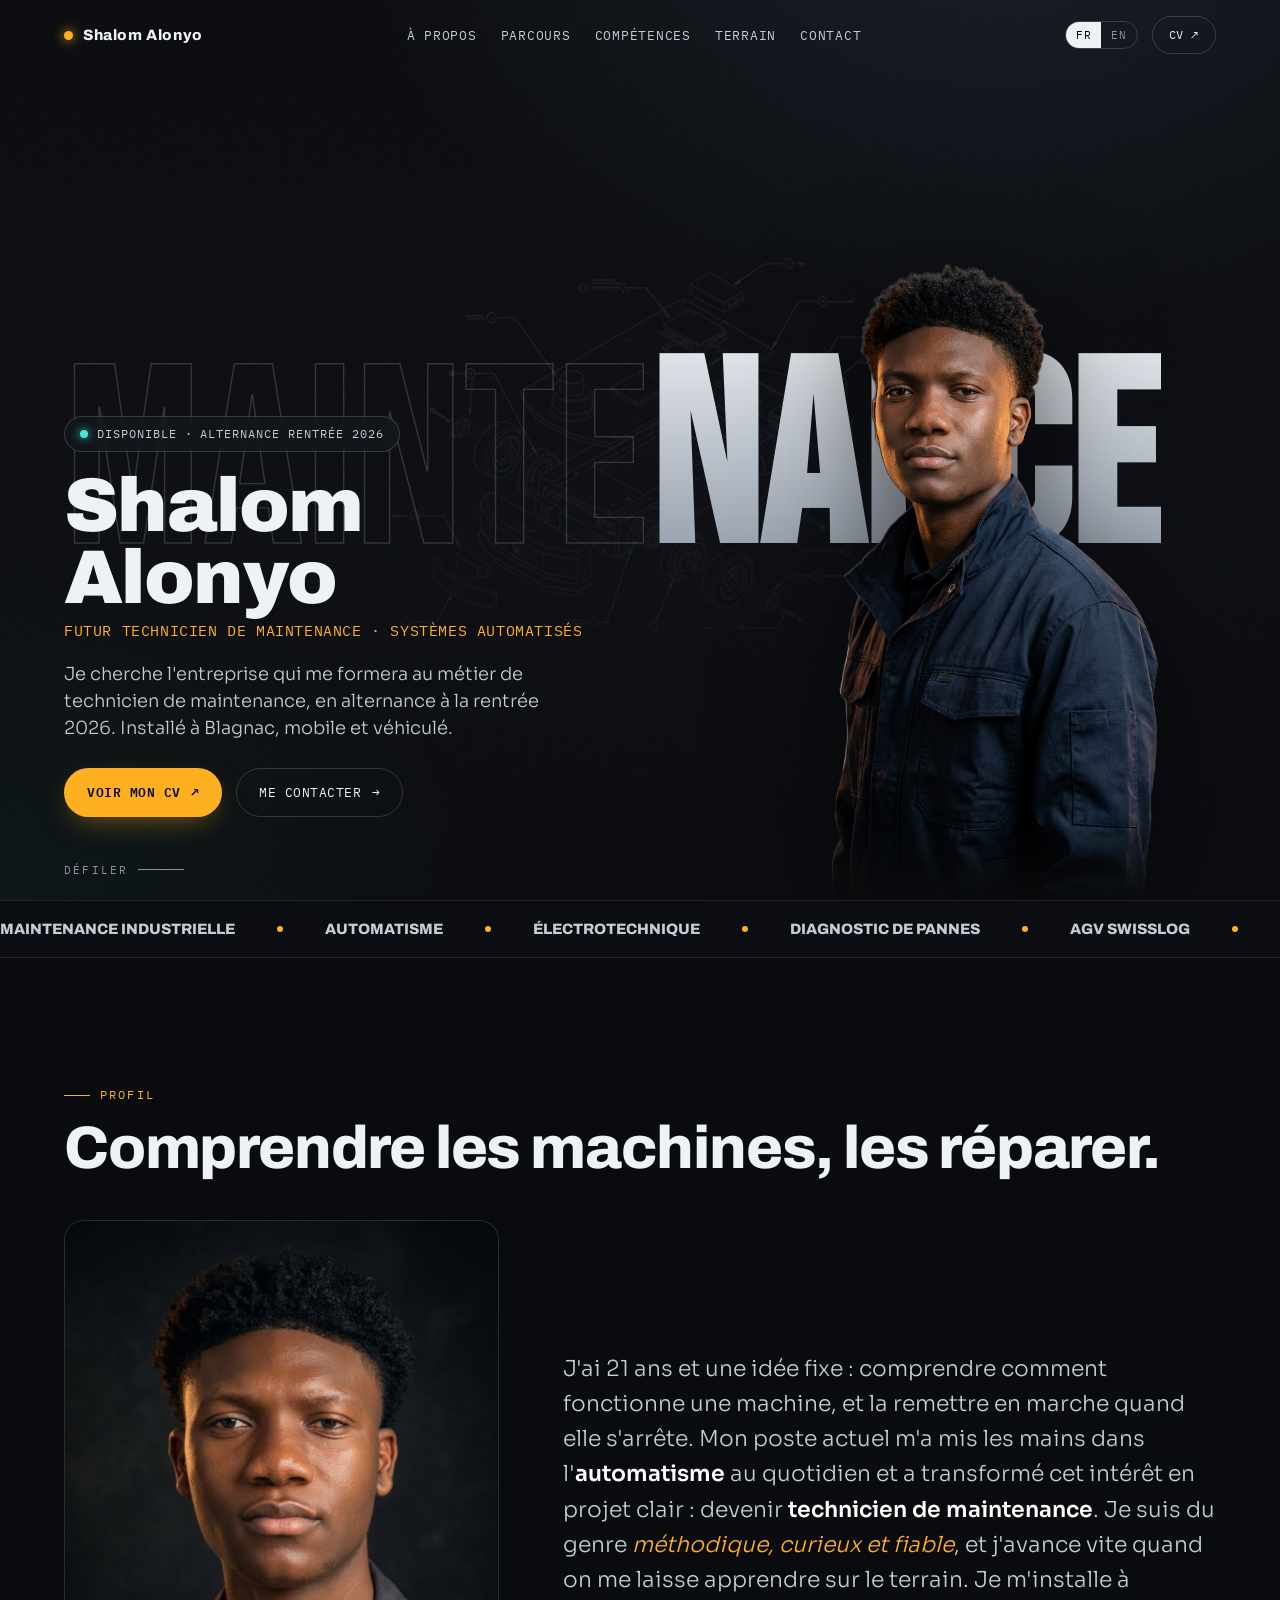
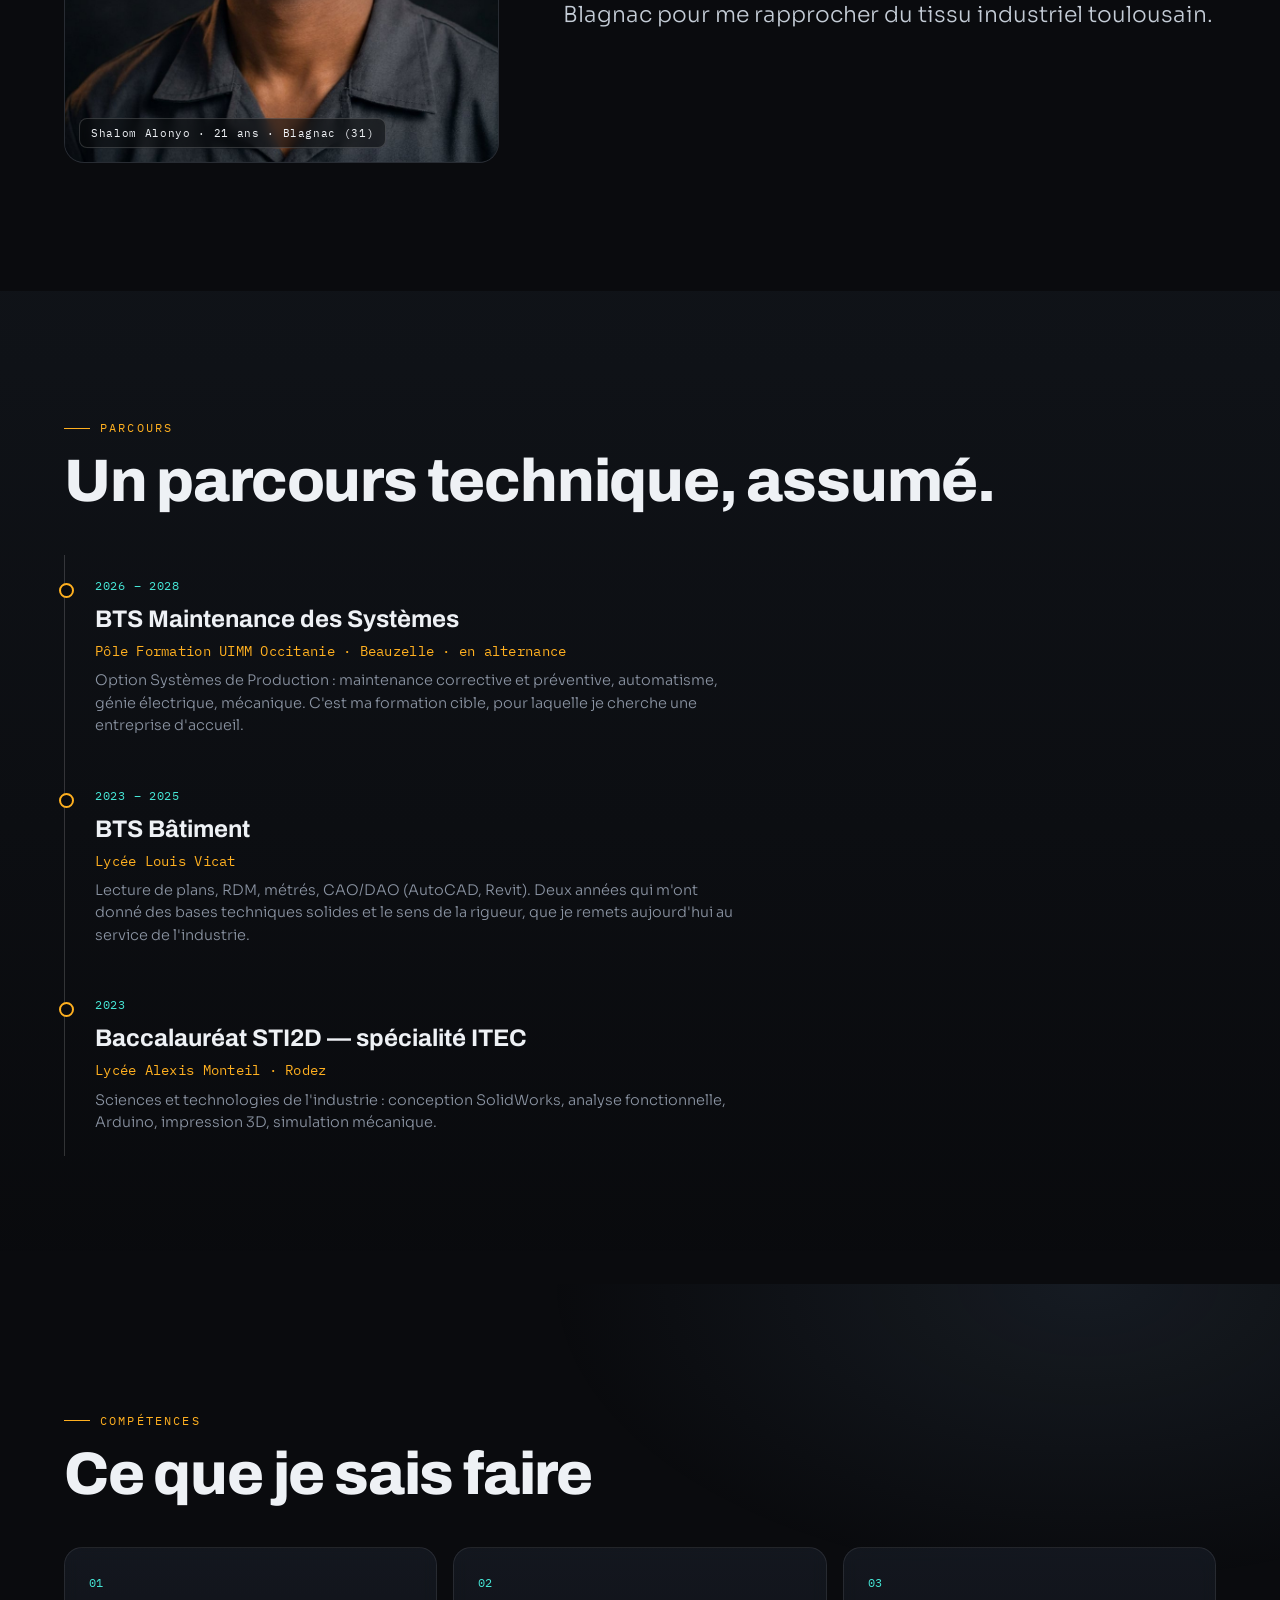
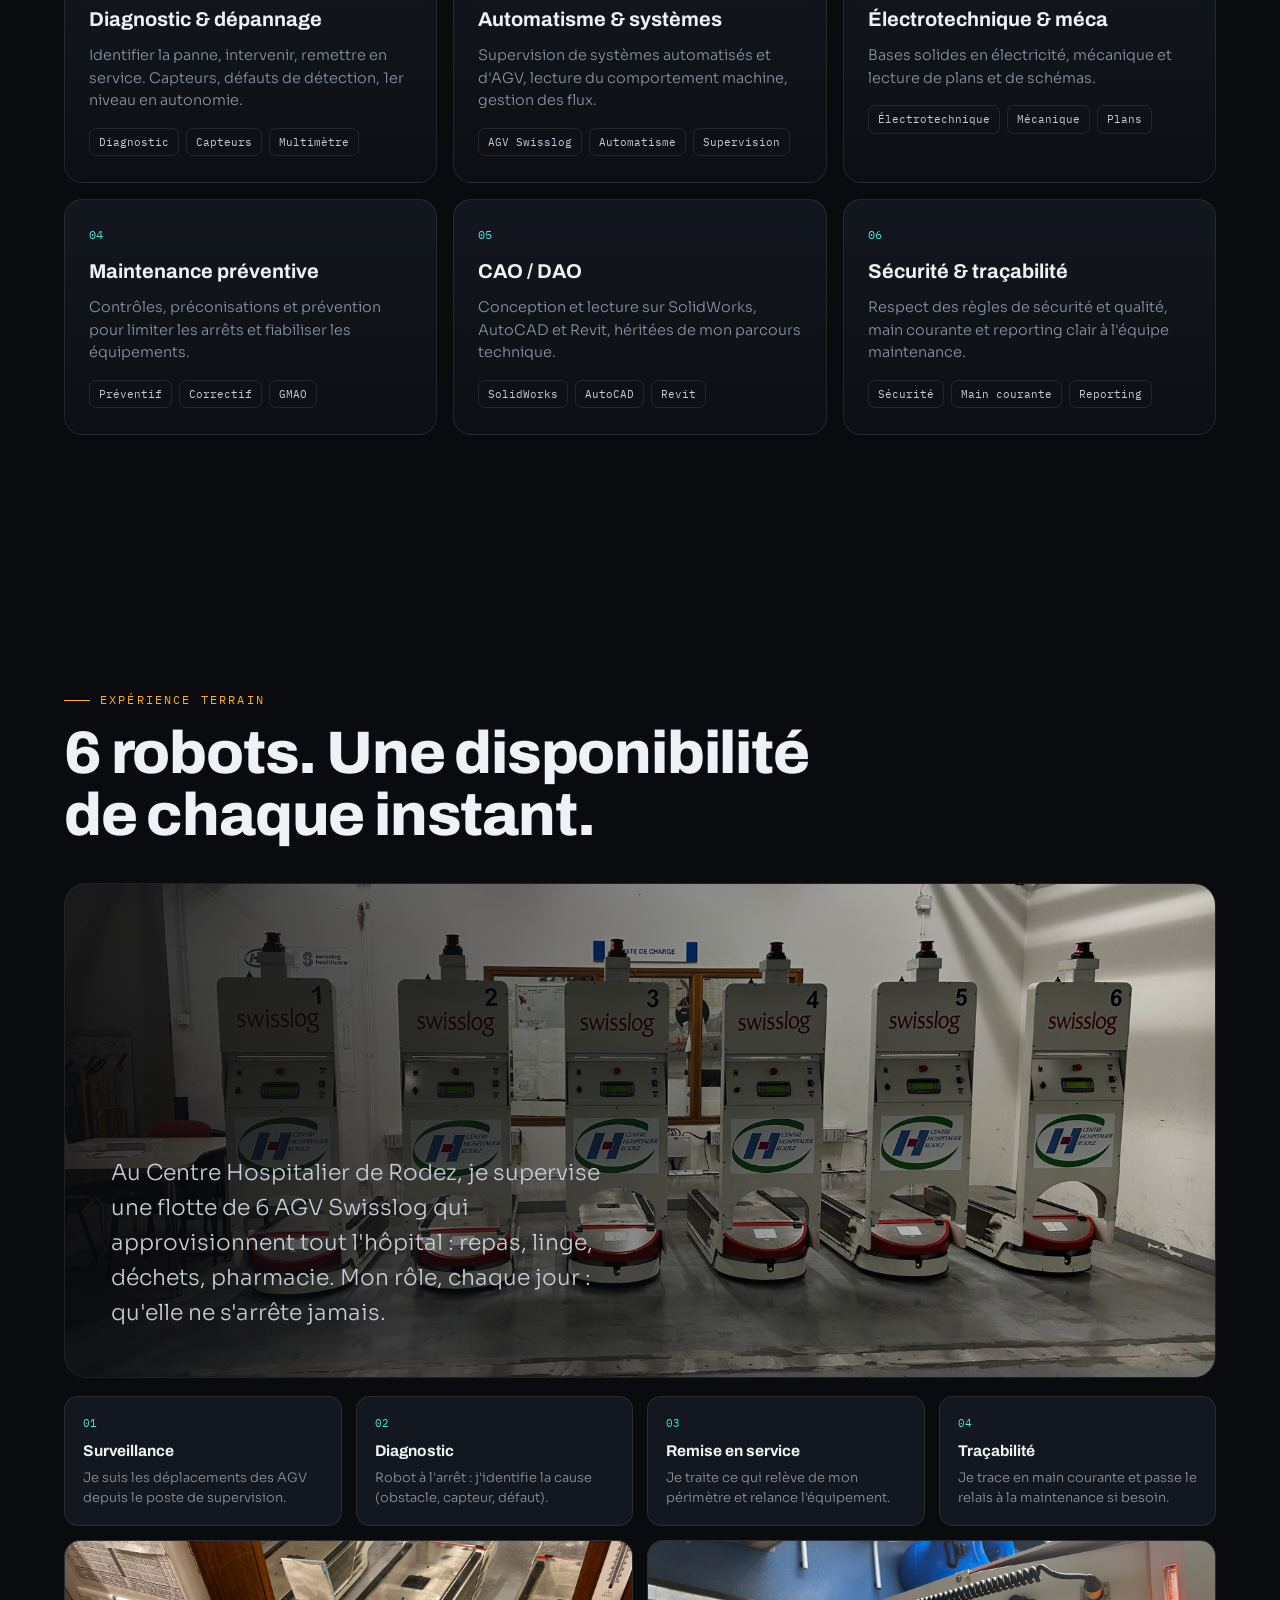
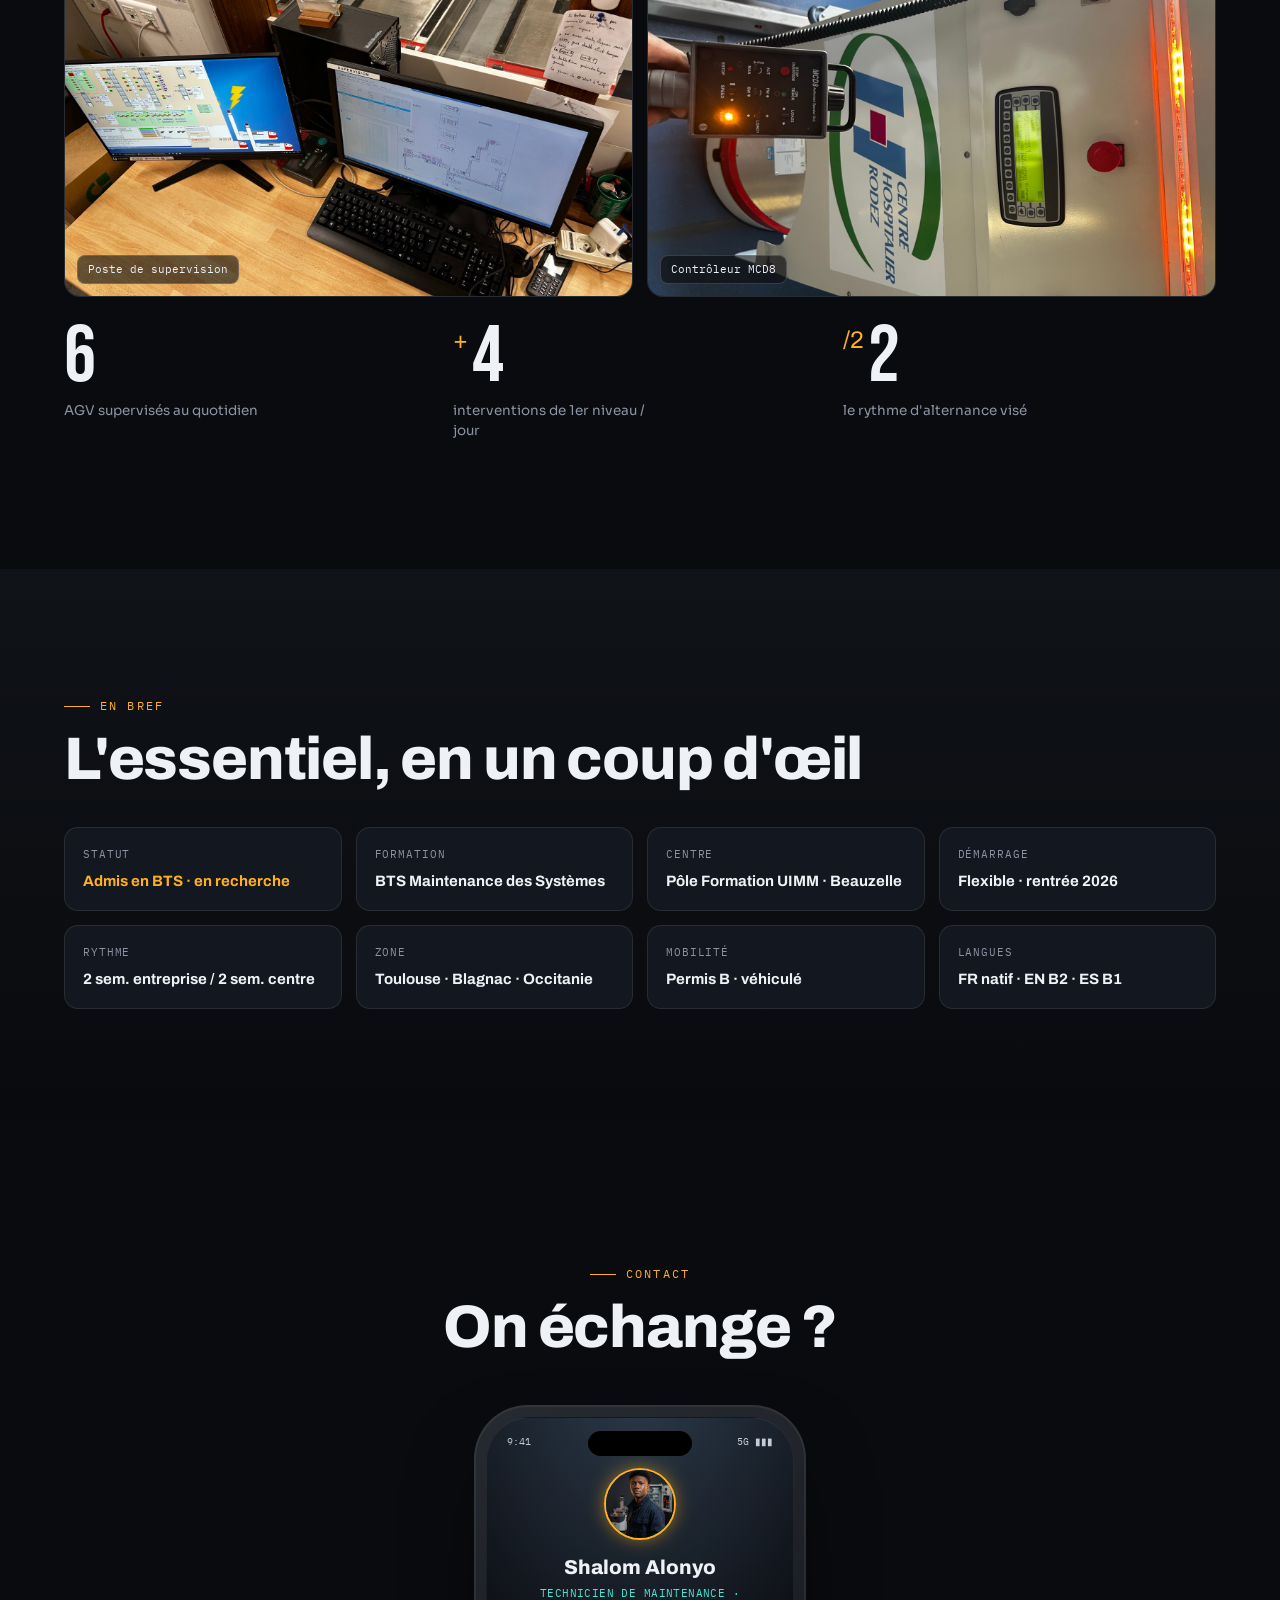
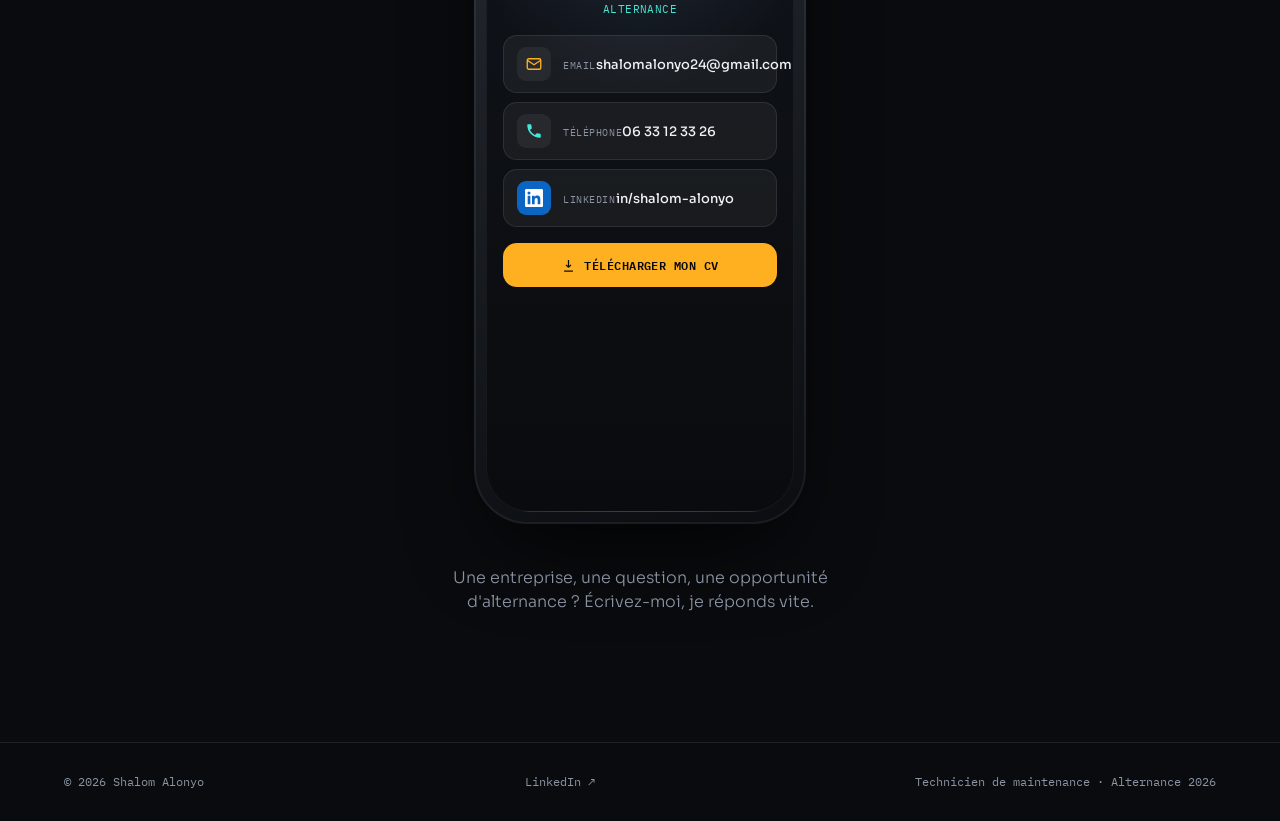
==== index.html @ 3bb3d4ed "Refonte v2: hero objectif, photo apropos, Parcours, visuels AGV reels, contact premium" ====
<!DOCTYPE html>
<html lang="fr">
<head>
<meta charset="UTF-8" />
<meta name="viewport" content="width=device-width, initial-scale=1.0" />
<title>Shalom Alonyo — Technicien de maintenance · Systèmes automatisés</title>
<meta name="description" content="Shalom Alonyo, futur technicien de maintenance industrielle en alternance (BTS Maintenance des Systèmes, rentrée 2026). Diagnostic, automatisme, électrotechnique, supervision d'AGV. Toulouse / Blagnac." />
<link rel="canonical" href="https://shalomalonyo-glitch.github.io/Shalom-Alonyo/" />
<meta property="og:type" content="website" />
<meta property="og:title" content="Shalom Alonyo — Technicien de maintenance" />
<meta property="og:description" content="Portfolio d'un futur technicien de maintenance industrielle en alternance — diagnostic, automatisme, AGV." />
<meta property="og:url" content="https://shalomalonyo-glitch.github.io/Shalom-Alonyo/" />
<meta property="og:image" content="https://shalomalonyo-glitch.github.io/Shalom-Alonyo/assets/og-card.jpg" />
<script type="application/ld+json">
{"@context":"https://schema.org","@type":"Person","name":"Shalom Alonyo","jobTitle":"Technicien de maintenance en alternance","email":"mailto:shalomalonyo24@gmail.com","telephone":"+33633123326","url":"https://shalomalonyo-glitch.github.io/Shalom-Alonyo/","sameAs":["https://www.linkedin.com/in/shalom-alonyo/"],"address":{"@type":"PostalAddress","addressLocality":"Blagnac","postalCode":"31700","addressCountry":"FR"},"alumniOf":"Pôle Formation UIMM Occitanie","knowsAbout":["Maintenance industrielle","Automatisme","Électrotechnique","Diagnostic de pannes","AGV Swisslog","GMAO"]}
</script>
<link rel="preconnect" href="https://fonts.googleapis.com" />
<link rel="preconnect" href="https://fonts.gstatic.com" crossorigin />
<link href="https://fonts.googleapis.com/css2?family=Archivo:wght@500;600;700;800;900&family=Bebas+Neue&family=IBM+Plex+Mono:wght@400;500;600&family=Sora:wght@300;400;500;600;700;800&display=swap" rel="stylesheet" />
<style>
:root{
  --bg:#0a0b0e; --bg2:#0e1117; --panel:#13171f; --panel2:#171c26;
  --line:rgba(255,255,255,.09); --line2:rgba(255,255,255,.16);
  --ink:#eef1f5; --ink2:#c4ccd6; --mut:#8b94a3;
  --amber:#ffb020; --cyan:#46e6d6; --steel:#6f93b8; --red:#ff5b40;
  --disp:'Bebas Neue',sans-serif; --head:'Archivo',sans-serif; --sans:'Sora',system-ui,sans-serif; --mono:'IBM Plex Mono',monospace;
  --gut:clamp(20px,5vw,96px); --ease:cubic-bezier(.2,.7,.2,1);
}
*{margin:0;padding:0;box-sizing:border-box}
html{scroll-behavior:smooth;-webkit-text-size-adjust:100%}
body{background:var(--bg);color:var(--ink);font-family:var(--sans);line-height:1.5;overflow-x:clip;-webkit-font-smoothing:antialiased}
a{color:inherit;text-decoration:none}
img{display:block;max-width:100%}
::selection{background:var(--amber);color:#000}
#prog{position:fixed;top:0;left:0;height:2px;width:0;background:linear-gradient(90deg,var(--amber),var(--cyan));z-index:200}
body::before{content:"";position:fixed;inset:0;z-index:-2;background:
  radial-gradient(1100px 700px at 78% -10%, rgba(111,147,184,.16), transparent 60%),
  radial-gradient(900px 600px at 0% 100%, rgba(70,230,214,.05), transparent 55%),
  linear-gradient(180deg,#0a0b0e,#0c0e13 60%,#0a0b0e);}
body::after{content:"";position:fixed;inset:0;z-index:-1;opacity:.045;pointer-events:none;
  background-image:url("data:image/svg+xml,%3Csvg xmlns='http://www.w3.org/2000/svg' width='120' height='120'%3E%3Cfilter id='n'%3E%3CfeTurbulence type='fractalNoise' baseFrequency='.9' numOctaves='2'/%3E%3C/filter%3E%3Crect width='100%25' height='100%25' filter='url(%23n)'/%3E%3C/svg%3E");}
nav{position:fixed;top:0;left:0;right:0;z-index:120;transition:background .3s,border-color .3s}
nav.scrolled{background:rgba(10,11,14,.72);backdrop-filter:blur(14px);border-bottom:1px solid var(--line)}
nav .wrap{max-width:1400px;margin:0 auto;padding:16px var(--gut);display:flex;align-items:center;justify-content:space-between;gap:20px}
.brand{display:flex;align-items:center;gap:10px;font-family:var(--head);font-weight:800;letter-spacing:.04em;font-size:15px}
.brand i{width:9px;height:9px;border-radius:50%;background:var(--amber);box-shadow:0 0 12px var(--amber);display:inline-block}
.navlinks{display:flex;gap:24px;align-items:center}
.navlinks a{font-family:var(--mono);font-size:12.5px;letter-spacing:.06em;color:var(--ink2);text-transform:uppercase;transition:color .2s}
.navlinks a:hover{color:var(--amber)}
.navtools{display:flex;align-items:center;gap:14px}
.lang{display:flex;border:1px solid var(--line2);border-radius:999px;overflow:hidden}
.lang button{font-family:var(--mono);font-size:11px;letter-spacing:.05em;padding:6px 10px;background:transparent;color:var(--mut);border:0;cursor:pointer;transition:.2s}
.lang button.on{background:var(--ink);color:#000}
.navcv{font-family:var(--mono);font-size:12px;letter-spacing:.05em;padding:9px 16px;border:1px solid var(--line2);border-radius:999px;text-transform:uppercase;transition:.2s}
.navcv:hover{background:var(--amber);color:#000;border-color:var(--amber)}
.burger{display:none;width:42px;height:38px;border:1px solid var(--line2);border-radius:10px;background:transparent;cursor:pointer;position:relative}
.burger i,.burger:before,.burger:after{content:"";position:absolute;left:10px;right:10px;height:2px;background:var(--ink);transition:.3s}
.burger:before{top:13px}.burger i{top:18px}.burger:after{top:23px}
nav.open .burger:before{transform:translateY(5px) rotate(45deg)}
nav.open .burger i{opacity:0}
nav.open .burger:after{transform:translateY(-5px) rotate(-45deg)}
.btn{display:inline-flex;align-items:center;gap:10px;font-family:var(--mono);font-size:13px;letter-spacing:.04em;text-transform:uppercase;padding:14px 22px;border-radius:999px;transition:.25s var(--ease);cursor:pointer;border:1px solid transparent}
.btn .ar{transition:transform .25s}.btn:hover .ar{transform:translateX(4px)}
.btn-a{background:var(--amber);color:#0a0b0e;font-weight:600;box-shadow:0 10px 30px -10px rgba(255,176,32,.5)}
.btn-a:hover{transform:translateY(-2px)}
.btn-o{border-color:var(--line2);color:var(--ink)}.btn-o:hover{border-color:var(--cyan);color:var(--cyan)}
.sec-k{font-family:var(--mono);font-size:12px;letter-spacing:.18em;text-transform:uppercase;color:var(--amber);display:flex;align-items:center;gap:10px}
.sec-k::before{content:"";width:26px;height:1px;background:var(--amber)}
.h2{font-family:var(--head);font-weight:800;font-size:clamp(30px,5vw,60px);line-height:1.03;letter-spacing:-.02em;margin-top:14px}
.blk{padding:clamp(64px,10vw,140px) var(--gut);max-width:1400px;margin:0 auto;position:relative}
.reveal{opacity:0;transform:translateY(26px);transition:opacity .8s var(--ease),transform .8s var(--ease)}
.reveal.in{opacity:1;transform:none}
.lead{font-size:clamp(17px,2vw,22px);line-height:1.6;color:var(--ink2);font-weight:300}
.lead b{font-weight:600;color:#fff}.lead em{font-style:italic;color:var(--amber)}
/* HERO */
.hero{position:relative;min-height:100svh;display:flex;align-items:flex-end;overflow:hidden;padding:0 var(--gut) clamp(40px,6vw,80px)}
.hero-bg{position:absolute;inset:0;z-index:0;background:url('assets/blueprint-agv.jpg') center/cover no-repeat;opacity:.22;mix-blend-mode:luminosity}
.hero-bg::after{content:"";position:absolute;inset:0;background:linear-gradient(180deg,rgba(10,11,14,.65),rgba(10,11,14,.2) 40%,rgba(10,11,14,.95))}
.hero-grid{position:relative;z-index:2;max-width:1400px;margin:0 auto;width:100%;display:grid;grid-template-columns:1.15fr .85fr;align-items:end;gap:10px}
.hero-word{position:absolute;left:var(--gut);right:var(--gut);bottom:clamp(150px,26vw,330px);z-index:1;font-family:var(--disp);line-height:.8;font-size:clamp(74px,20vw,310px);color:transparent;-webkit-text-stroke:1.4px rgba(255,255,255,.16);pointer-events:none;white-space:nowrap}
.hero-word b{-webkit-text-stroke:0;background:linear-gradient(180deg,#eef1f5,#7f8a99);-webkit-background-clip:text;background-clip:text;-webkit-text-fill-color:transparent}
.hero-photo{position:absolute;right:clamp(0px,4vw,90px);bottom:0;z-index:2;height:clamp(380px,76vh,860px);filter:drop-shadow(0 30px 60px rgba(0,0,0,.6))}
.hero-photo img{height:100%;width:auto;object-fit:contain;-webkit-mask-image:linear-gradient(180deg,#000 88%,transparent);mask-image:linear-gradient(180deg,#000 88%,transparent)}
.hero-left{position:relative;z-index:3;max-width:580px;padding-bottom:6px}
.hpill{display:inline-flex;align-items:center;gap:9px;font-family:var(--mono);font-size:12px;letter-spacing:.08em;text-transform:uppercase;color:var(--ink2);border:1px solid var(--line2);border-radius:999px;padding:8px 15px;background:rgba(20,24,31,.5);backdrop-filter:blur(6px)}
.hpill .dot{width:8px;height:8px;border-radius:50%;background:var(--cyan);box-shadow:0 0 10px var(--cyan);animation:pulse 2s infinite}
@keyframes pulse{0%,100%{opacity:1}50%{opacity:.35}}
.hero-name{font-family:var(--head);font-weight:900;font-size:clamp(34px,6vw,76px);line-height:.95;letter-spacing:-.02em;margin:18px 0 6px}
.hero-role{font-family:var(--mono);font-size:clamp(12px,1.3vw,15px);letter-spacing:.04em;color:var(--amber);text-transform:uppercase}
.hero-sub{color:var(--ink2);font-size:clamp(15px,1.5vw,18px);max-width:480px;margin:18px 0 26px;font-weight:300}
.hero-cta{display:flex;gap:14px;flex-wrap:wrap}
.scrollcue{position:absolute;left:var(--gut);bottom:22px;z-index:3;font-family:var(--mono);font-size:11px;letter-spacing:.2em;text-transform:uppercase;color:var(--mut);display:flex;align-items:center;gap:10px}
.scrollcue .ln{width:46px;height:1px;background:var(--mut);position:relative;overflow:hidden}
.scrollcue .ln::after{content:"";position:absolute;inset:0;background:var(--amber);transform:translateX(-100%);animation:slide 2.4s infinite}
@keyframes slide{50%{transform:translateX(0)}100%{transform:translateX(100%)}}
.marquee{border-top:1px solid var(--line);border-bottom:1px solid var(--line);background:rgba(14,17,23,.5);overflow:hidden;white-space:nowrap;padding:16px 0}
.marquee .track{display:inline-flex;gap:42px;animation:mq 30s linear infinite;will-change:transform}
.marquee span{font-family:var(--head);font-weight:800;font-size:15px;color:var(--ink2);text-transform:uppercase;display:inline-flex;align-items:center;gap:42px}
.marquee span::after{content:"";width:6px;height:6px;border-radius:50%;background:var(--amber)}
@keyframes mq{to{transform:translateX(-50%)}}
/* ABOUT */
.about-grid{display:grid;grid-template-columns:.8fr 1.2fr;gap:clamp(28px,5vw,72px);align-items:center;margin-top:40px}
.about-photo{position:relative;border-radius:20px;overflow:hidden;border:1px solid var(--line);background:var(--panel)}
.about-photo img{width:100%;height:100%;object-fit:cover;aspect-ratio:4/5}
.about-photo .cap{position:absolute;left:14px;bottom:14px;font-family:var(--mono);font-size:11px;letter-spacing:.06em;color:var(--ink);background:rgba(10,11,14,.55);backdrop-filter:blur(6px);border:1px solid var(--line2);padding:6px 11px;border-radius:8px}
/* PARCOURS */
.parcours{background:linear-gradient(180deg,rgba(111,147,184,.06),transparent)}
.timeline{margin-top:42px;border-left:1px solid var(--line2);display:flex;flex-direction:column;gap:6px}
.tl{position:relative;padding:22px 0 22px 30px}
.tl::before{content:"";position:absolute;left:-6px;top:28px;width:11px;height:11px;border-radius:50%;background:var(--bg);border:2px solid var(--amber)}
.tl .yr{font-family:var(--mono);font-size:12px;letter-spacing:.06em;color:var(--cyan)}
.tl h3{font-family:var(--head);font-weight:700;font-size:clamp(18px,2.2vw,24px);margin:6px 0 4px}
.tl .where{font-size:13.5px;color:var(--amber);font-family:var(--mono);letter-spacing:.02em}
.tl p{color:var(--mut);font-size:14.5px;font-weight:300;margin-top:8px;max-width:640px;line-height:1.55}
/* COMPÉTENCES */
.comp{position:relative;background:radial-gradient(900px 500px at 85% 0%,rgba(111,147,184,.12),transparent 60%)}
.cgrid{display:grid;grid-template-columns:repeat(3,1fr);gap:16px;margin-top:42px}
.ccard{border:1px solid var(--line);border-radius:18px;padding:26px 24px;background:linear-gradient(180deg,rgba(23,28,38,.7),rgba(15,17,23,.7));backdrop-filter:blur(8px);transition:.3s var(--ease)}
.ccard:hover{transform:translateY(-5px);border-color:var(--line2);box-shadow:0 20px 50px -25px rgba(0,0,0,.8)}
.ccard .no{font-family:var(--mono);font-size:12px;color:var(--cyan)}
.ccard h3{font-family:var(--head);font-weight:700;font-size:20px;margin:12px 0 10px}
.ccard p{color:var(--mut);font-size:14.5px;font-weight:300;line-height:1.55}
.chips{display:flex;flex-wrap:wrap;gap:7px;margin-top:16px}
.chip{font-family:var(--mono);font-size:11px;color:var(--ink2);border:1px solid var(--line);border-radius:7px;padding:5px 9px}
/* TERRAIN */
.terrain-hero{margin-top:36px;border-radius:22px;overflow:hidden;border:1px solid var(--line);position:relative}
.terrain-hero img{width:100%;display:block;aspect-ratio:21/9;object-fit:cover}
.terrain-hero .ov{position:absolute;inset:0;background:linear-gradient(90deg,rgba(10,11,14,.85),rgba(10,11,14,.1));display:flex;align-items:flex-end;padding:clamp(22px,4vw,46px)}
.terrain-hero .ov p{max-width:520px}
.steps{display:grid;grid-template-columns:repeat(4,1fr);gap:14px;margin-top:18px}
.step{border:1px solid var(--line);border-radius:14px;padding:18px;background:var(--panel)}
.step .n{font-family:var(--mono);font-size:11px;color:var(--cyan)}
.step h4{font-family:var(--head);font-weight:700;font-size:15.5px;margin:8px 0 6px}
.step p{color:var(--mut);font-size:13px;font-weight:300;line-height:1.5}
.t-duo{display:grid;grid-template-columns:1fr 1fr;gap:14px;margin-top:14px}
.t-duo figure{border:1px solid var(--line);border-radius:16px;overflow:hidden;position:relative;background:var(--panel)}
.t-duo img{width:100%;height:100%;object-fit:cover;aspect-ratio:16/10}
.t-duo figcaption{position:absolute;left:12px;bottom:12px;font-family:var(--mono);font-size:11px;color:var(--ink);background:rgba(10,11,14,.6);border:1px solid var(--line2);padding:5px 10px;border-radius:8px}
.stats{display:grid;grid-template-columns:repeat(3,1fr);gap:16px;margin-top:24px}
.stat .n{font-family:var(--disp);font-size:clamp(44px,7vw,80px);line-height:.9;color:var(--ink);display:flex;align-items:flex-start;gap:4px}
.stat .n .u{font-family:var(--head);font-size:.3em;color:var(--amber);margin-top:.4em}
.stat .l{color:var(--mut);font-size:13.5px;margin-top:8px;max-width:200px}
/* EN BREF */
.brief{background:linear-gradient(180deg,rgba(111,147,184,.06),transparent)}
.bgrid{display:grid;grid-template-columns:repeat(4,1fr);gap:14px;margin-top:36px}
.bcard{border:1px solid var(--line);border-radius:14px;padding:18px;background:var(--panel)}
.bcard .k{font-family:var(--mono);font-size:11px;letter-spacing:.08em;color:var(--mut);text-transform:uppercase}
.bcard .v{font-family:var(--head);font-weight:700;font-size:15px;margin-top:7px}
.bcard .v.a{color:var(--amber)}
/* CONTACT */
.contact{text-align:center}
.phone-wrap{display:flex;justify-content:center;margin-top:46px}
.phone{width:332px;max-width:88vw;aspect-ratio:9/19.5;border-radius:54px;background:linear-gradient(160deg,#262a31,#0b0d11);padding:12px;box-shadow:0 40px 90px -30px rgba(0,0,0,.9),inset 0 0 0 2px rgba(255,255,255,.06)}
.phone .screen{position:relative;width:100%;height:100%;border-radius:44px;overflow:hidden;background:
  radial-gradient(130% 90% at 50% -10%,rgba(111,147,184,.32),transparent 55%),linear-gradient(180deg,#10141b,#0a0b0e);
  border:1px solid rgba(255,255,255,.05);display:flex;flex-direction:column;padding:50px 16px 20px}
.notch{position:absolute;top:13px;left:50%;transform:translateX(-50%);width:104px;height:25px;background:#000;border-radius:14px;z-index:3}
.statusbar{position:absolute;top:16px;left:20px;right:20px;display:flex;justify-content:space-between;font-family:var(--mono);font-size:10px;color:var(--ink2);z-index:2}
.screen.off .ui{opacity:0;transform:translateY(12px)}
.screen .ui{transition:opacity .6s ease,transform .6s var(--ease)}
.c-ava{width:72px;height:72px;border-radius:50%;margin:0 auto;overflow:hidden;border:2px solid var(--amber);box-shadow:0 0 22px -6px var(--amber)}
.c-ava img{width:100%;height:100%;object-fit:cover}
.c-name{font-family:var(--head);font-weight:800;font-size:20px;margin-top:12px}
.c-role{font-family:var(--mono);font-size:10.5px;letter-spacing:.04em;color:var(--cyan);text-transform:uppercase;margin-top:4px}
.c-list{display:flex;flex-direction:column;gap:9px;margin-top:18px;text-align:left}
.c-row{display:flex;align-items:center;gap:12px;background:rgba(255,255,255,.05);border:1px solid var(--line);border-radius:14px;padding:11px 13px;transition:.2s}
.c-row:hover{background:rgba(255,255,255,.1);border-color:var(--line2)}
.c-ic{width:34px;height:34px;flex:none;border-radius:9px;display:grid;place-items:center;background:rgba(255,255,255,.06)}
.c-ic svg{width:18px;height:18px}
.c-ic.mail svg{color:var(--amber)}.c-ic.tel svg{color:var(--cyan)}.c-ic.li{background:#0a66c2}.c-ic.li svg{color:#fff}
.c-tx{min-width:0}.c-tx .t{font-size:9.5px;font-family:var(--mono);letter-spacing:.06em;text-transform:uppercase;color:var(--mut)}
.c-tx .d{font-size:13px;font-weight:500;color:var(--ink);white-space:nowrap;overflow:hidden;text-overflow:ellipsis}
.c-dl{margin-top:auto;display:flex;align-items:center;justify-content:center;gap:8px;background:var(--amber);color:#0a0b0e;font-family:var(--mono);font-size:12px;letter-spacing:.04em;text-transform:uppercase;font-weight:600;padding:13px;border-radius:14px;transition:.2s;margin-top:16px}
.c-dl:hover{filter:brightness(1.08)}.c-dl svg{width:15px;height:15px}
.contact-side{max-width:440px;margin:42px auto 0;color:var(--mut);font-weight:300}
footer{border-top:1px solid var(--line);padding:30px var(--gut);max-width:1400px;margin:0 auto;display:flex;justify-content:space-between;gap:14px;flex-wrap:wrap;color:var(--mut);font-family:var(--mono);font-size:12px}
footer a:hover{color:var(--amber)}
.totop{position:fixed;right:20px;bottom:20px;width:46px;height:46px;border-radius:50%;border:1px solid var(--line2);background:rgba(14,17,23,.8);backdrop-filter:blur(8px);color:var(--ink);cursor:pointer;z-index:90;opacity:0;transform:translateY(10px);transition:.3s;font-size:18px}
.totop.show{opacity:1;transform:none}
@media(max-width:960px){
  .navlinks{position:fixed;inset:64px 0 auto 0;flex-direction:column;align-items:stretch;background:rgba(10,11,14,.97);backdrop-filter:blur(16px);border-bottom:1px solid var(--line);padding:14px var(--gut);transform:translateY(-130%);transition:transform .35s var(--ease)}
  .navlinks.open{transform:none}.navlinks a{padding:14px 2px;font-size:14px}
  .navcv{display:none}.burger{display:block}
  .hero-grid{grid-template-columns:1fr}
  .hero-word{bottom:auto;top:clamp(90px,20vw,150px);font-size:clamp(56px,17vw,120px);opacity:.5}
  .hero-photo{position:relative;right:auto;height:auto;width:min(78%,360px);margin:90px auto -2px;opacity:.95}
  .hero{align-items:flex-start}.hero-left{order:2;max-width:none;margin-top:-30px}
  .about-grid{grid-template-columns:1fr}
  .cgrid{grid-template-columns:1fr}.steps{grid-template-columns:1fr 1fr}.t-duo{grid-template-columns:1fr}
  .stats{grid-template-columns:1fr}.bgrid{grid-template-columns:1fr 1fr}
  .scrollcue{display:none}
}
@media(prefers-reduced-motion:reduce){*{animation:none!important;transition:none!important}.reveal{opacity:1;transform:none}}
</style>
</head>
<body>
<div id="prog"></div>

<nav id="nav"><div class="wrap">
  <a class="brand" href="#top"><i></i><span>Shalom Alonyo</span></a>
  <div class="navlinks" id="menu">
    <a href="#apropos" data-i18n="nav.about">À propos</a>
    <a href="#parcours" data-i18n="nav.path">Parcours</a>
    <a href="#competences" data-i18n="nav.skills">Compétences</a>
    <a href="#terrain" data-i18n="nav.field">Terrain</a>
    <a href="#contact" data-i18n="nav.contact">Contact</a>
  </div>
  <div class="navtools">
    <div class="lang"><button data-lang="fr" class="on">FR</button><button data-lang="en">EN</button></div>
    <a class="navcv" href="Shalom_Alonyo_CV.pdf" target="_blank" rel="noopener">CV ↗</a>
    <button class="burger" id="burger" aria-label="Menu"><i></i></button>
  </div>
</div></nav>

<a id="top"></a>
<header class="hero" id="home">
  <div class="hero-bg"></div>
  <div class="hero-word" data-par="0.12">MAINTE<b>NANCE</b></div>
  <figure class="hero-photo" data-par="0.05"><img src="assets/technicien-cut.png" alt="Shalom Alonyo, technicien de maintenance" /></figure>
  <div class="hero-grid">
    <div class="hero-left">
      <span class="hpill"><span class="dot"></span><span data-i18n="hero.pill">Disponible · Alternance rentrée 2026</span></span>
      <h1 class="hero-name">Shalom<br>Alonyo</h1>
      <p class="hero-role" data-i18n="hero.role">Futur technicien de maintenance · Systèmes automatisés</p>
      <p class="hero-sub" data-i18n="hero.sub">Je cherche l'entreprise qui me formera au métier de technicien de maintenance, en alternance à la rentrée 2026. Installé à Blagnac, mobile et véhiculé.</p>
      <div class="hero-cta">
        <a class="btn btn-a" href="Shalom_Alonyo_CV.pdf" target="_blank" rel="noopener"><span data-i18n="hero.cta1">Voir mon CV</span><span class="ar">↗</span></a>
        <a class="btn btn-o" href="#contact"><span data-i18n="hero.cta2">Me contacter</span><span class="ar">→</span></a>
      </div>
    </div>
  </div>
  <div class="scrollcue"><span data-i18n="hero.scroll">Défiler</span><span class="ln"></span></div>
</header>

<div class="marquee" aria-hidden="true"><div class="track">
  <span>Maintenance industrielle</span><span>Automatisme</span><span>Électrotechnique</span><span>Diagnostic de pannes</span><span>AGV Swisslog</span><span>GMAO</span><span>Mécanique</span>
  <span>Maintenance industrielle</span><span>Automatisme</span><span>Électrotechnique</span><span>Diagnostic de pannes</span><span>AGV Swisslog</span><span>GMAO</span><span>Mécanique</span>
</div></div>

<!-- À PROPOS : narratif -->
<section class="blk" id="apropos">
  <p class="sec-k reveal" data-i18n="ab.k">Profil</p>
  <h2 class="h2 reveal" data-i18n="ab.h">Comprendre les machines, les réparer.</h2>
  <div class="about-grid">
    <figure class="about-photo reveal" data-par="0.03">
      <img src="assets/portrait-ai.jpg" alt="Shalom Alonyo" loading="lazy" />
      <figcaption class="cap">Shalom Alonyo · 21 ans · Blagnac (31)</figcaption>
    </figure>
    <div>
      <p class="lead reveal" data-i18n-html="ab.p">J'ai 21 ans et une idée fixe : comprendre comment fonctionne une machine, et la remettre en marche quand elle s'arrête. Mon poste actuel m'a mis les mains dans l'<b>automatisme</b> au quotidien et a transformé cet intérêt en projet clair : devenir <b>technicien de maintenance</b>. Je suis du genre <em>méthodique, curieux et fiable</em>, et j'avance vite quand on me laisse apprendre sur le terrain. Je m'installe à Blagnac pour me rapprocher du tissu industriel toulousain.</p>
    </div>
  </div>
</section>

<!-- PARCOURS / FORMATIONS -->
<section class="blk parcours" id="parcours">
  <p class="sec-k reveal" data-i18n="pa.k">Parcours</p>
  <h2 class="h2 reveal" data-i18n="pa.h">Un parcours technique, assumé.</h2>
  <div class="timeline">
    <div class="tl reveal"><div class="yr">2026 – 2028</div><h3 data-i18n="pa.1h">BTS Maintenance des Systèmes</h3><div class="where" data-i18n="pa.1w">Pôle Formation UIMM Occitanie · Beauzelle · en alternance</div><p data-i18n="pa.1p">Option Systèmes de Production : maintenance corrective et préventive, automatisme, génie électrique, mécanique. C'est ma formation cible, pour laquelle je cherche une entreprise d'accueil.</p></div>
    <div class="tl reveal"><div class="yr">2023 – 2025</div><h3 data-i18n="pa.2h">BTS Bâtiment</h3><div class="where" data-i18n="pa.2w">Lycée Louis Vicat</div><p data-i18n="pa.2p">Lecture de plans, RDM, métrés, CAO/DAO (AutoCAD, Revit). Deux années qui m'ont donné des bases techniques solides et le sens de la rigueur, que je remets aujourd'hui au service de l'industrie.</p></div>
    <div class="tl reveal"><div class="yr">2023</div><h3 data-i18n="pa.3h">Baccalauréat STI2D — spécialité ITEC</h3><div class="where" data-i18n="pa.3w">Lycée Alexis Monteil · Rodez</div><p data-i18n="pa.3p">Sciences et technologies de l'industrie : conception SolidWorks, analyse fonctionnelle, Arduino, impression 3D, simulation mécanique.</p></div>
  </div>
</section>

<!-- COMPÉTENCES -->
<section class="blk comp" id="competences">
  <p class="sec-k reveal" data-i18n="sk.k">Compétences</p>
  <h2 class="h2 reveal" data-i18n="sk.h">Ce que je sais faire</h2>
  <div class="cgrid">
    <div class="ccard reveal"><div class="no">01</div><h3 data-i18n="sk.1h">Diagnostic & dépannage</h3><p data-i18n="sk.1p">Identifier la panne, intervenir, remettre en service. Capteurs, défauts de détection, 1er niveau en autonomie.</p><div class="chips"><span class="chip">Diagnostic</span><span class="chip">Capteurs</span><span class="chip">Multimètre</span></div></div>
    <div class="ccard reveal"><div class="no">02</div><h3 data-i18n="sk.2h">Automatisme & systèmes</h3><p data-i18n="sk.2p">Supervision de systèmes automatisés et d'AGV, lecture du comportement machine, gestion des flux.</p><div class="chips"><span class="chip">AGV Swisslog</span><span class="chip">Automatisme</span><span class="chip">Supervision</span></div></div>
    <div class="ccard reveal"><div class="no">03</div><h3 data-i18n="sk.3h">Électrotechnique & méca</h3><p data-i18n="sk.3p">Bases solides en électricité, mécanique et lecture de plans et de schémas.</p><div class="chips"><span class="chip">Électrotechnique</span><span class="chip">Mécanique</span><span class="chip">Plans</span></div></div>
    <div class="ccard reveal"><div class="no">04</div><h3 data-i18n="sk.4h">Maintenance préventive</h3><p data-i18n="sk.4p">Contrôles, préconisations et prévention pour limiter les arrêts et fiabiliser les équipements.</p><div class="chips"><span class="chip">Préventif</span><span class="chip">Correctif</span><span class="chip">GMAO</span></div></div>
    <div class="ccard reveal"><div class="no">05</div><h3 data-i18n="sk.5h">CAO / DAO</h3><p data-i18n="sk.5p">Conception et lecture sur SolidWorks, AutoCAD et Revit, héritées de mon parcours technique.</p><div class="chips"><span class="chip">SolidWorks</span><span class="chip">AutoCAD</span><span class="chip">Revit</span></div></div>
    <div class="ccard reveal"><div class="no">06</div><h3 data-i18n="sk.6h">Sécurité & traçabilité</h3><p data-i18n="sk.6p">Respect des règles de sécurité et qualité, main courante et reporting clair à l'équipe maintenance.</p><div class="chips"><span class="chip">Sécurité</span><span class="chip">Main courante</span><span class="chip">Reporting</span></div></div>
  </div>
</section>

<!-- TERRAIN AGV (visuels réels + process) -->
<section class="blk" id="terrain">
  <p class="sec-k reveal" data-i18n="tr.k">Expérience terrain</p>
  <h2 class="h2 reveal" data-i18n-html="tr.h">6 robots. Une disponibilité<br>de chaque instant.</h2>
  <div class="terrain-hero reveal">
    <img src="assets/agv-fleet.jpg" alt="Flotte de 6 AGV Swisslog au CH de Rodez" loading="lazy" />
    <div class="ov"><p class="lead" data-i18n="tr.p">Au Centre Hospitalier de Rodez, je supervise une flotte de 6 AGV Swisslog qui approvisionnent tout l'hôpital : repas, linge, déchets, pharmacie. Mon rôle, chaque jour : qu'elle ne s'arrête jamais.</p></div>
  </div>
  <div class="steps">
    <div class="step reveal"><div class="n">01</div><h4 data-i18n="tr.1h">Surveillance</h4><p data-i18n="tr.1p">Je suis les déplacements des AGV depuis le poste de supervision.</p></div>
    <div class="step reveal"><div class="n">02</div><h4 data-i18n="tr.2h">Diagnostic</h4><p data-i18n="tr.2p">Robot à l'arrêt : j'identifie la cause (obstacle, capteur, défaut).</p></div>
    <div class="step reveal"><div class="n">03</div><h4 data-i18n="tr.3h">Remise en service</h4><p data-i18n="tr.3p">Je traite ce qui relève de mon périmètre et relance l'équipement.</p></div>
    <div class="step reveal"><div class="n">04</div><h4 data-i18n="tr.4h">Traçabilité</h4><p data-i18n="tr.4p">Je trace en main courante et passe le relais à la maintenance si besoin.</p></div>
  </div>
  <div class="t-duo">
    <figure class="reveal"><img src="assets/agv-supervision.jpg" alt="Poste de supervision des AGV" loading="lazy" /><figcaption data-i18n="tr.c1">Poste de supervision</figcaption></figure>
    <figure class="reveal"><img src="assets/agv-controller-hand.jpg" alt="Contrôleur MCD8 en main" loading="lazy" /><figcaption data-i18n="tr.c2">Contrôleur MCD8</figcaption></figure>
  </div>
  <div class="stats">
    <div class="stat reveal"><div class="n" data-count="6">0</div><div class="l" data-i18n="tr.s1">AGV supervisés au quotidien</div></div>
    <div class="stat reveal"><div class="n" data-count="4"><span class="u">+</span>0</div><div class="l" data-i18n="tr.s2">interventions de 1er niveau / jour</div></div>
    <div class="stat reveal"><div class="n" data-count="2"><span class="u">/2</span>0</div><div class="l" data-i18n="tr.s3">le rythme d'alternance visé</div></div>
  </div>
</section>

<!-- EN BREF (faits, une seule fois) -->
<section class="blk brief" id="enbref">
  <p class="sec-k reveal" data-i18n="br.k">En bref</p>
  <h2 class="h2 reveal" data-i18n="br.h">L'essentiel, en un coup d'œil</h2>
  <div class="bgrid">
    <div class="bcard reveal"><div class="k" data-i18n="br.1k">Statut</div><div class="v a" data-i18n="br.1v">Admis en BTS · en recherche</div></div>
    <div class="bcard reveal"><div class="k" data-i18n="br.2k">Formation</div><div class="v" data-i18n="br.2v">BTS Maintenance des Systèmes</div></div>
    <div class="bcard reveal"><div class="k" data-i18n="br.3k">Centre</div><div class="v" data-i18n="br.3v">Pôle Formation UIMM · Beauzelle</div></div>
    <div class="bcard reveal"><div class="k" data-i18n="br.4k">Démarrage</div><div class="v" data-i18n="br.4v">Flexible · rentrée 2026</div></div>
    <div class="bcard reveal"><div class="k" data-i18n="br.5k">Rythme</div><div class="v" data-i18n="br.5v">2 sem. entreprise / 2 sem. centre</div></div>
    <div class="bcard reveal"><div class="k" data-i18n="br.6k">Zone</div><div class="v" data-i18n="br.6v">Toulouse · Blagnac · Occitanie</div></div>
    <div class="bcard reveal"><div class="k" data-i18n="br.7k">Mobilité</div><div class="v" data-i18n="br.7v">Permis B · véhiculé</div></div>
    <div class="bcard reveal"><div class="k" data-i18n="br.8k">Langues</div><div class="v" data-i18n="br.8v">FR natif · EN B2 · ES B1</div></div>
  </div>
</section>

<!-- CONTACT iPhone premium -->
<section class="blk contact" id="contact">
  <p class="sec-k reveal" style="justify-content:center" data-i18n="co.k">Contact</p>
  <h2 class="h2 reveal" data-i18n="co.h">On échange ?</h2>
  <div class="phone-wrap reveal">
    <div class="phone"><div class="screen off" id="screen">
      <div class="notch"></div>
      <div class="statusbar"><span>9:41</span><span>5G ▮▮▮</span></div>
      <div class="ui">
        <div class="c-ava"><img src="assets/technicien.jpg" alt="Shalom Alonyo" loading="lazy" /></div>
        <div class="c-name">Shalom Alonyo</div>
        <div class="c-role" data-i18n="co.role">Technicien de maintenance · Alternance</div>
        <div class="c-list">
          <a class="c-row" href="mailto:shalomalonyo24@gmail.com">
            <span class="c-ic mail"><svg viewBox="0 0 24 24" fill="none" stroke="currentColor" stroke-width="1.8"><rect x="3" y="5" width="18" height="14" rx="2"/><path d="m3 7 9 6 9-6"/></svg></span>
            <span class="c-tx"><span class="t">Email</span><span class="d">shalomalonyo24@gmail.com</span></span></a>
          <a class="c-row" href="tel:+33633123326">
            <span class="c-ic tel"><svg viewBox="0 0 24 24" fill="currentColor"><path d="M6.6 10.8c1.4 2.8 3.8 5.1 6.6 6.6l2.2-2.2c.3-.3.7-.4 1-.2 1.1.4 2.3.6 3.6.6.6 0 1 .4 1 1V20c0 .6-.4 1-1 1C10.6 21 3 13.4 3 4c0-.6.4-1 1-1h3.5c.6 0 1 .4 1 1 0 1.2.2 2.4.6 3.6.1.4 0 .7-.2 1l-2.3 2.2z"/></svg></span>
            <span class="c-tx"><span class="t" data-i18n="co.tel">Téléphone</span><span class="d">06 33 12 33 26</span></span></a>
          <a class="c-row" href="https://www.linkedin.com/in/shalom-alonyo/" target="_blank" rel="noopener">
            <span class="c-ic li"><svg viewBox="0 0 24 24" fill="currentColor"><path d="M20.45 20.45h-3.56v-5.57c0-1.33-.03-3.04-1.85-3.04-1.86 0-2.14 1.45-2.14 2.94v5.67H9.35V9h3.41v1.56h.05c.48-.9 1.64-1.85 3.37-1.85 3.6 0 4.27 2.37 4.27 5.46v6.28zM5.34 7.43a2.06 2.06 0 1 1 0-4.13 2.06 2.06 0 0 1 0 4.13zM7.12 20.45H3.56V9h3.56v11.45zM22.22 0H1.77C.79 0 0 .77 0 1.73v20.54C0 23.23.79 24 1.77 24h20.45c.98 0 1.78-.77 1.78-1.73V1.73C24 .77 23.2 0 22.22 0z"/></svg></span>
            <span class="c-tx"><span class="t">LinkedIn</span><span class="d">in/shalom-alonyo</span></span></a>
        </div>
        <a class="c-dl" href="Shalom_Alonyo_CV.pdf" target="_blank" rel="noopener"><svg viewBox="0 0 24 24" fill="none" stroke="currentColor" stroke-width="2"><path d="M12 3v12m0 0 4-4m-4 4-4-4M5 21h14"/></svg><span data-i18n="co.cv">Télécharger mon CV</span></a>
      </div>
    </div></div>
  </div>
  <p class="contact-side reveal" data-i18n="co.side">Une entreprise, une question, une opportunité d'alternance ? Écrivez-moi, je réponds vite.</p>
</section>

<footer>
  <span>© <span id="yr"></span> Shalom Alonyo</span>
  <a href="https://www.linkedin.com/in/shalom-alonyo/" target="_blank" rel="noopener">LinkedIn ↗</a>
  <span data-i18n="foot.r">Technicien de maintenance · Alternance 2026</span>
</footer>
<button class="totop" id="totop" aria-label="Haut">↑</button>

<script>
const nav=document.getElementById('nav'),prog=document.getElementById('prog'),totop=document.getElementById('totop');
addEventListener('scroll',()=>{const h=document.documentElement,sc=h.scrollTop,mx=h.scrollHeight-h.clientHeight;prog.style.width=(mx>0?sc/mx*100:0)+'%';nav.classList.toggle('scrolled',sc>30);totop.classList.toggle('show',sc>600);},{passive:true});
totop.onclick=()=>scrollTo({top:0,behavior:'smooth'});
const burger=document.getElementById('burger'),menu=document.getElementById('menu');
burger.onclick=()=>{menu.classList.toggle('open');nav.classList.toggle('open')};
menu.querySelectorAll('a').forEach(a=>a.onclick=()=>{menu.classList.remove('open');nav.classList.remove('open')});
const io=new IntersectionObserver((es)=>es.forEach(e=>{if(e.isIntersecting){e.target.classList.add('in');io.unobserve(e.target)}}),{threshold:.12});
document.querySelectorAll('.reveal').forEach(el=>io.observe(el));
const par=[...document.querySelectorAll('[data-par]')];
addEventListener('scroll',()=>{const y=scrollY;par.forEach(el=>{const s=parseFloat(el.dataset.par);el.style.transform=`translateY(${y*s*-1}px)`})},{passive:true});
const cio=new IntersectionObserver((es)=>es.forEach(e=>{if(e.isIntersecting){const el=e.target,to=+el.dataset.count;let n=0;const step=()=>{n++;el.childNodes.forEach(c=>{if(c.nodeType===3)c.textContent=n});if(n<to)setTimeout(step,90)};el.lastChild&&(el.lastChild.textContent=0);step();cio.unobserve(el)}}),{threshold:.5});
document.querySelectorAll('[data-count]').forEach(el=>cio.observe(el));
const screen=document.getElementById('screen');
new IntersectionObserver((es)=>es.forEach(e=>{if(e.isIntersecting)setTimeout(()=>screen.classList.remove('off'),250)}),{threshold:.4}).observe(screen);
const hp=document.querySelector('.hero-photo');
addEventListener('mousemove',(e)=>{if(innerWidth<960)return;const x=(e.clientX/innerWidth-.5),y=(e.clientY/innerHeight-.5);hp.style.transform=`translate(${x*-12}px,${y*-8}px)`},{passive:true});
document.getElementById('yr').textContent=new Date().getFullYear();
const DICT={fr:{
'nav.about':'À propos','nav.path':'Parcours','nav.skills':'Compétences','nav.field':'Terrain','nav.contact':'Contact',
'hero.pill':'Disponible · Alternance rentrée 2026','hero.role':'Futur technicien de maintenance · Systèmes automatisés','hero.sub':"Je cherche l'entreprise qui me formera au métier de technicien de maintenance, en alternance à la rentrée 2026. Installé à Blagnac, mobile et véhiculé.",'hero.cta1':'Voir mon CV','hero.cta2':'Me contacter','hero.scroll':'Défiler',
'ab.k':'Profil','ab.h':'Comprendre les machines, les réparer.','ab.p':"J'ai 21 ans et une idée fixe : comprendre comment fonctionne une machine, et la remettre en marche quand elle s'arrête. Mon poste actuel m'a mis les mains dans l'<b>automatisme</b> au quotidien et a transformé cet intérêt en projet clair : devenir <b>technicien de maintenance</b>. Je suis du genre <em>méthodique, curieux et fiable</em>, et j'avance vite quand on me laisse apprendre sur le terrain. Je m'installe à Blagnac pour me rapprocher du tissu industriel toulousain.",
'pa.k':'Parcours','pa.h':'Un parcours technique, assumé.','pa.1h':'BTS Maintenance des Systèmes','pa.1w':'Pôle Formation UIMM Occitanie · Beauzelle · en alternance','pa.1p':"Option Systèmes de Production : maintenance corrective et préventive, automatisme, génie électrique, mécanique. C'est ma formation cible, pour laquelle je cherche une entreprise d'accueil.",'pa.2h':'BTS Bâtiment','pa.2w':'Lycée Louis Vicat','pa.2p':"Lecture de plans, RDM, métrés, CAO/DAO (AutoCAD, Revit). Deux années qui m'ont donné des bases techniques solides et le sens de la rigueur, que je remets aujourd'hui au service de l'industrie.",'pa.3h':'Baccalauréat STI2D — spécialité ITEC','pa.3w':'Lycée Alexis Monteil · Rodez','pa.3p':"Sciences et technologies de l'industrie : conception SolidWorks, analyse fonctionnelle, Arduino, impression 3D, simulation mécanique.",
'sk.k':'Compétences','sk.h':'Ce que je sais faire','sk.1h':'Diagnostic & dépannage','sk.1p':'Identifier la panne, intervenir, remettre en service. Capteurs, défauts de détection, 1er niveau en autonomie.','sk.2h':'Automatisme & systèmes','sk.2p':"Supervision de systèmes automatisés et d'AGV, lecture du comportement machine, gestion des flux.",'sk.3h':'Électrotechnique & méca','sk.3p':'Bases solides en électricité, mécanique et lecture de plans et de schémas.','sk.4h':'Maintenance préventive','sk.4p':'Contrôles, préconisations et prévention pour limiter les arrêts et fiabiliser les équipements.','sk.5h':'CAO / DAO','sk.5p':'Conception et lecture sur SolidWorks, AutoCAD et Revit, héritées de mon parcours technique.','sk.6h':'Sécurité & traçabilité','sk.6p':"Respect des règles de sécurité et qualité, main courante et reporting clair à l'équipe maintenance.",
'tr.k':'Expérience terrain','tr.h':'6 robots. Une disponibilité<br>de chaque instant.','tr.p':"Au Centre Hospitalier de Rodez, je supervise une flotte de 6 AGV Swisslog qui approvisionnent tout l'hôpital : repas, linge, déchets, pharmacie. Mon rôle, chaque jour : qu'elle ne s'arrête jamais.",'tr.1h':'Surveillance','tr.1p':'Je suis les déplacements des AGV depuis le poste de supervision.','tr.2h':'Diagnostic','tr.2p':"Robot à l'arrêt : j'identifie la cause (obstacle, capteur, défaut).",'tr.3h':'Remise en service','tr.3p':"Je traite ce qui relève de mon périmètre et relance l'équipement.",'tr.4h':'Traçabilité','tr.4p':'Je trace en main courante et passe le relais à la maintenance si besoin.','tr.c1':'Poste de supervision','tr.c2':'Contrôleur MCD8','tr.s1':'AGV supervisés au quotidien','tr.s2':'interventions de 1er niveau / jour','tr.s3':"le rythme d'alternance visé",
'br.k':'En bref','br.h':"L'essentiel, en un coup d'œil",'br.1k':'Statut','br.1v':'Admis en BTS · en recherche','br.2k':'Formation','br.2v':'BTS Maintenance des Systèmes','br.3k':'Centre','br.3v':'Pôle Formation UIMM · Beauzelle','br.4k':'Démarrage','br.4v':'Flexible · rentrée 2026','br.5k':'Rythme','br.5v':'2 sem. entreprise / 2 sem. centre','br.6k':'Zone','br.6v':'Toulouse · Blagnac · Occitanie','br.7k':'Mobilité','br.7v':'Permis B · véhiculé','br.8k':'Langues','br.8v':'FR natif · EN B2 · ES B1',
'co.k':'Contact','co.h':'On échange ?','co.role':'Technicien de maintenance · Alternance','co.tel':'Téléphone','co.cv':'Télécharger mon CV','co.side':"Une entreprise, une question, une opportunité d'alternance ? Écrivez-moi, je réponds vite.",'foot.r':'Technicien de maintenance · Alternance 2026'
},en:{
'nav.about':'About','nav.path':'Background','nav.skills':'Skills','nav.field':'Field','nav.contact':'Contact',
'hero.pill':'Available · Apprenticeship autumn 2026','hero.role':'Future maintenance technician · Automated systems','hero.sub':'I am looking for the company that will train me as a maintenance technician, on a work-study basis from autumn 2026. Based in Blagnac, mobile with a car.','hero.cta1':'View my CV','hero.cta2':'Contact me','hero.scroll':'Scroll',
'ab.k':'Profile','ab.h':'Understand machines, fix them.','ab.p':"I am 21 and have one fixation: understanding how a machine works, and getting it running again when it stops. My current job put my hands on <b>automation</b> every day and turned that interest into a clear plan: becoming a <b>maintenance technician</b>. I am <em>methodical, curious and reliable</em>, and I learn fast on the field. I am moving to Blagnac to be close to the Toulouse industrial area.",
'pa.k':'Background','pa.h':'A technical path, fully owned.','pa.1h':'BTS Maintenance of Systems','pa.1w':'Pôle Formation UIMM Occitanie · Beauzelle · work-study','pa.1p':'Production Systems option: corrective and preventive maintenance, automation, electrical engineering, mechanics. This is my target programme, for which I am looking for a host company.','pa.2h':'BTS Construction','pa.2w':'Lycée Louis Vicat','pa.2p':'Reading plans, strength of materials, quantity surveying, CAD (AutoCAD, Revit). Two years that gave me solid technical basics and rigour, which I now bring to industry.','pa.3h':'STI2D Baccalaureate — ITEC','pa.3w':'Lycée Alexis Monteil · Rodez','pa.3p':'Industrial sciences and technology: SolidWorks design, functional analysis, Arduino, 3D printing, mechanical simulation.',
'sk.k':'Skills','sk.h':'What I can do','sk.1h':'Diagnosis & repair','sk.1p':'Find the fault, act, restart. Sensors, detection faults, first-level fixes in autonomy.','sk.2h':'Automation & systems','sk.2p':'Supervising automated systems and AGVs, reading machine behaviour, managing flows.','sk.3h':'Electrical & mechanical','sk.3p':'Solid basics in electricity, mechanics and reading plans and schematics.','sk.4h':'Preventive maintenance','sk.4p':'Checks, guidelines and prevention to reduce downtime and keep equipment reliable.','sk.5h':'CAD','sk.5p':'Design and reading in SolidWorks, AutoCAD and Revit, from my technical background.','sk.6h':'Safety & traceability','sk.6p':'Following safety and quality rules, logbook and clear reporting to the maintenance team.',
'tr.k':'Field experience','tr.h':'6 robots. Available<br>at every moment.','tr.p':'At Rodez Hospital, I supervise a fleet of 6 Swisslog AGVs that supply the whole hospital: meals, linen, waste, pharmacy. My job, every day: keep it running.','tr.1h':'Monitoring','tr.1p':'I track the AGVs from the supervision desk.','tr.2h':'Diagnosis','tr.2p':'Robot stopped: I find the cause (obstacle, sensor, fault).','tr.3h':'Restart','tr.3p':'I handle what is within my scope and restart the equipment.','tr.4h':'Traceability','tr.4p':'I log it and hand over to maintenance when needed.','tr.c1':'Supervision desk','tr.c2':'MCD8 controller','tr.s1':'AGVs supervised daily','tr.s2':'first-level interventions / day','tr.s3':'the apprenticeship rhythm',
'br.k':'At a glance','br.h':'The essentials, at a glance','br.1k':'Status','br.1v':'Admitted · searching','br.2k':'Programme','br.2v':'BTS Maintenance of Systems','br.3k':'School','br.3v':'Pôle Formation UIMM · Beauzelle','br.4k':'Start','br.4v':'Flexible · autumn 2026','br.5k':'Rhythm','br.5v':'2 wks company / 2 wks school','br.6k':'Area','br.6v':'Toulouse · Blagnac · Occitanie','br.7k':'Mobility','br.7v':'Driving licence · car','br.8k':'Languages','br.8v':'FR native · EN B2 · ES B1',
'co.k':'Contact','co.h':"Let's talk?",'co.role':'Maintenance technician · Apprenticeship','co.tel':'Phone','co.cv':'Download my CV','co.side':'A company, a question, an apprenticeship opportunity? Write to me, I reply fast.','foot.r':'Maintenance technician · Apprenticeship 2026'
}};
function applyLang(l){document.documentElement.lang=l;document.querySelectorAll('[data-i18n]').forEach(e=>{const v=DICT[l][e.getAttribute('data-i18n')];if(v!=null)e.textContent=v});document.querySelectorAll('[data-i18n-html]').forEach(e=>{const v=DICT[l][e.getAttribute('data-i18n-html')];if(v!=null)e.innerHTML=v});document.querySelectorAll('.lang button').forEach(b=>b.classList.toggle('on',b.dataset.lang===l));try{localStorage.setItem('sa-lang',l)}catch(e){}}
document.querySelectorAll('.lang button').forEach(b=>b.onclick=()=>applyLang(b.dataset.lang));
applyLang((()=>{try{return localStorage.getItem('sa-lang')||'fr'}catch(e){return 'fr'}})());
</script>
</body>
</html>
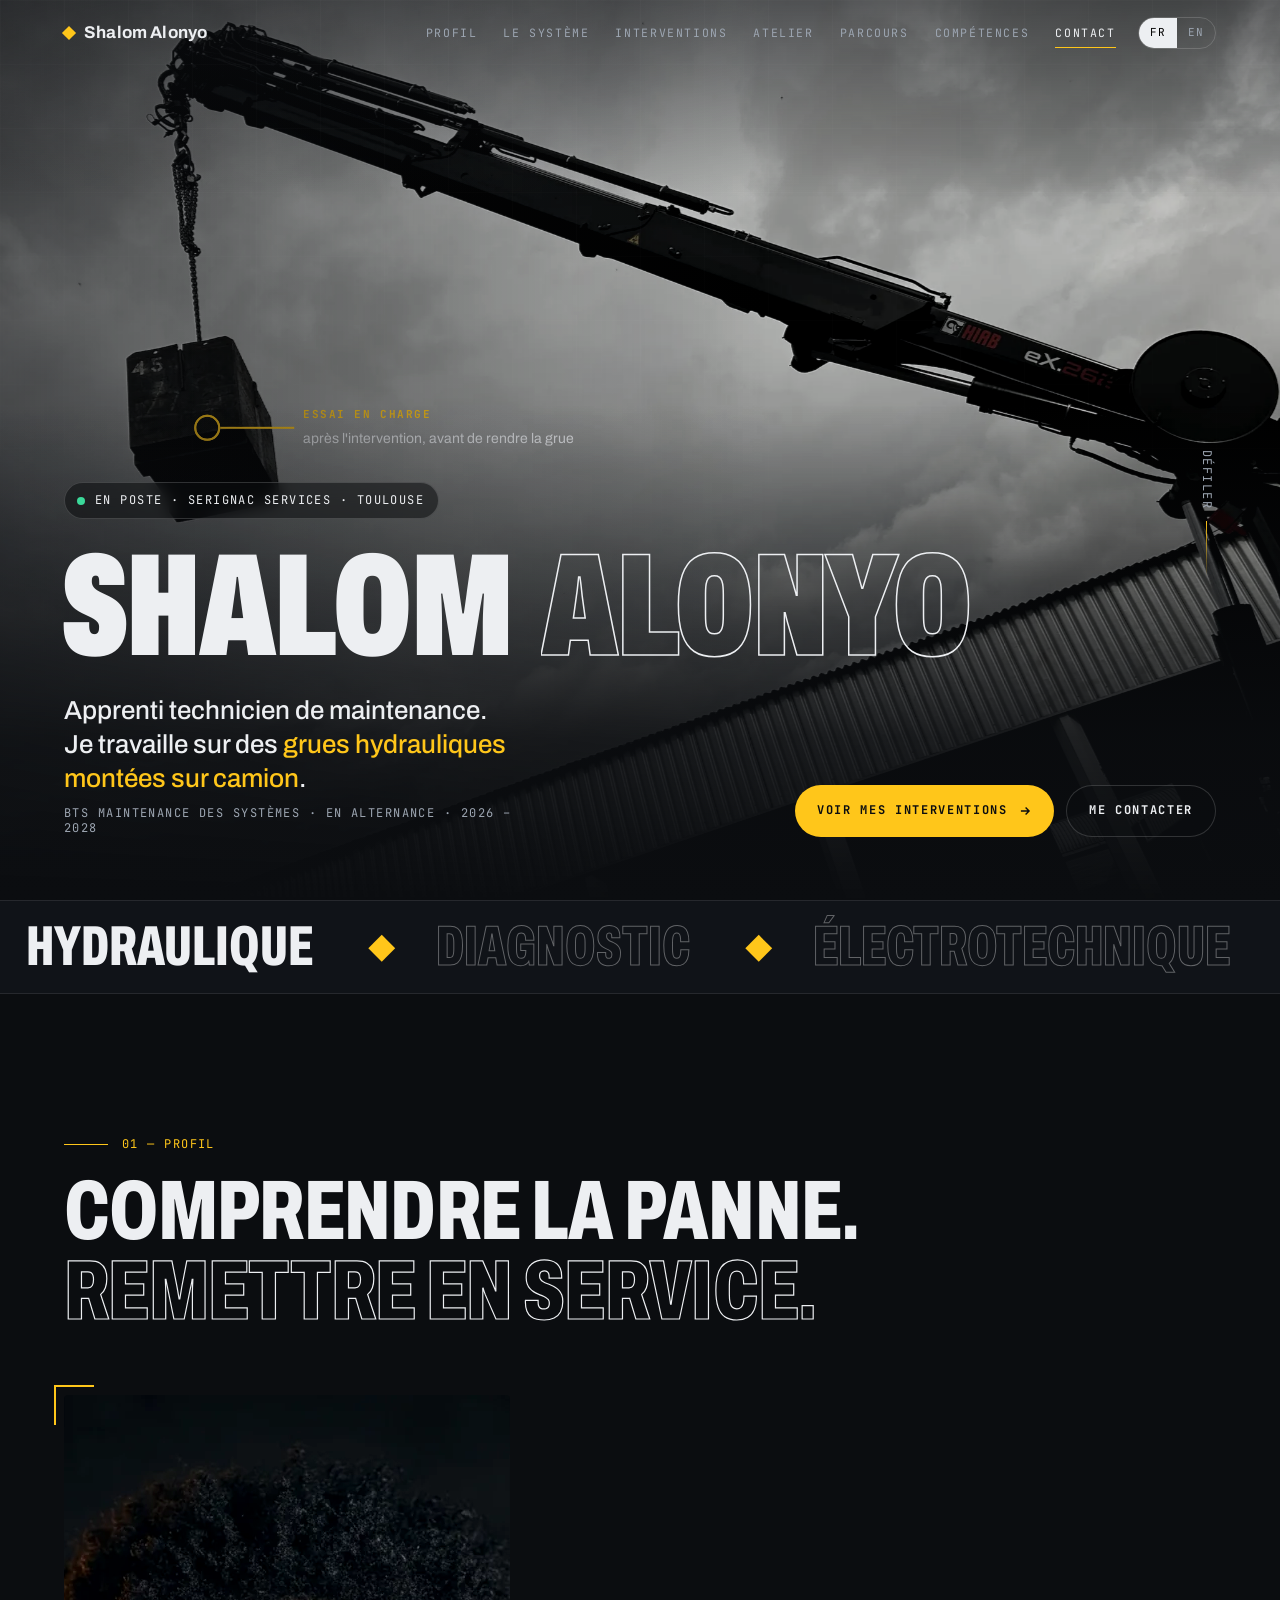
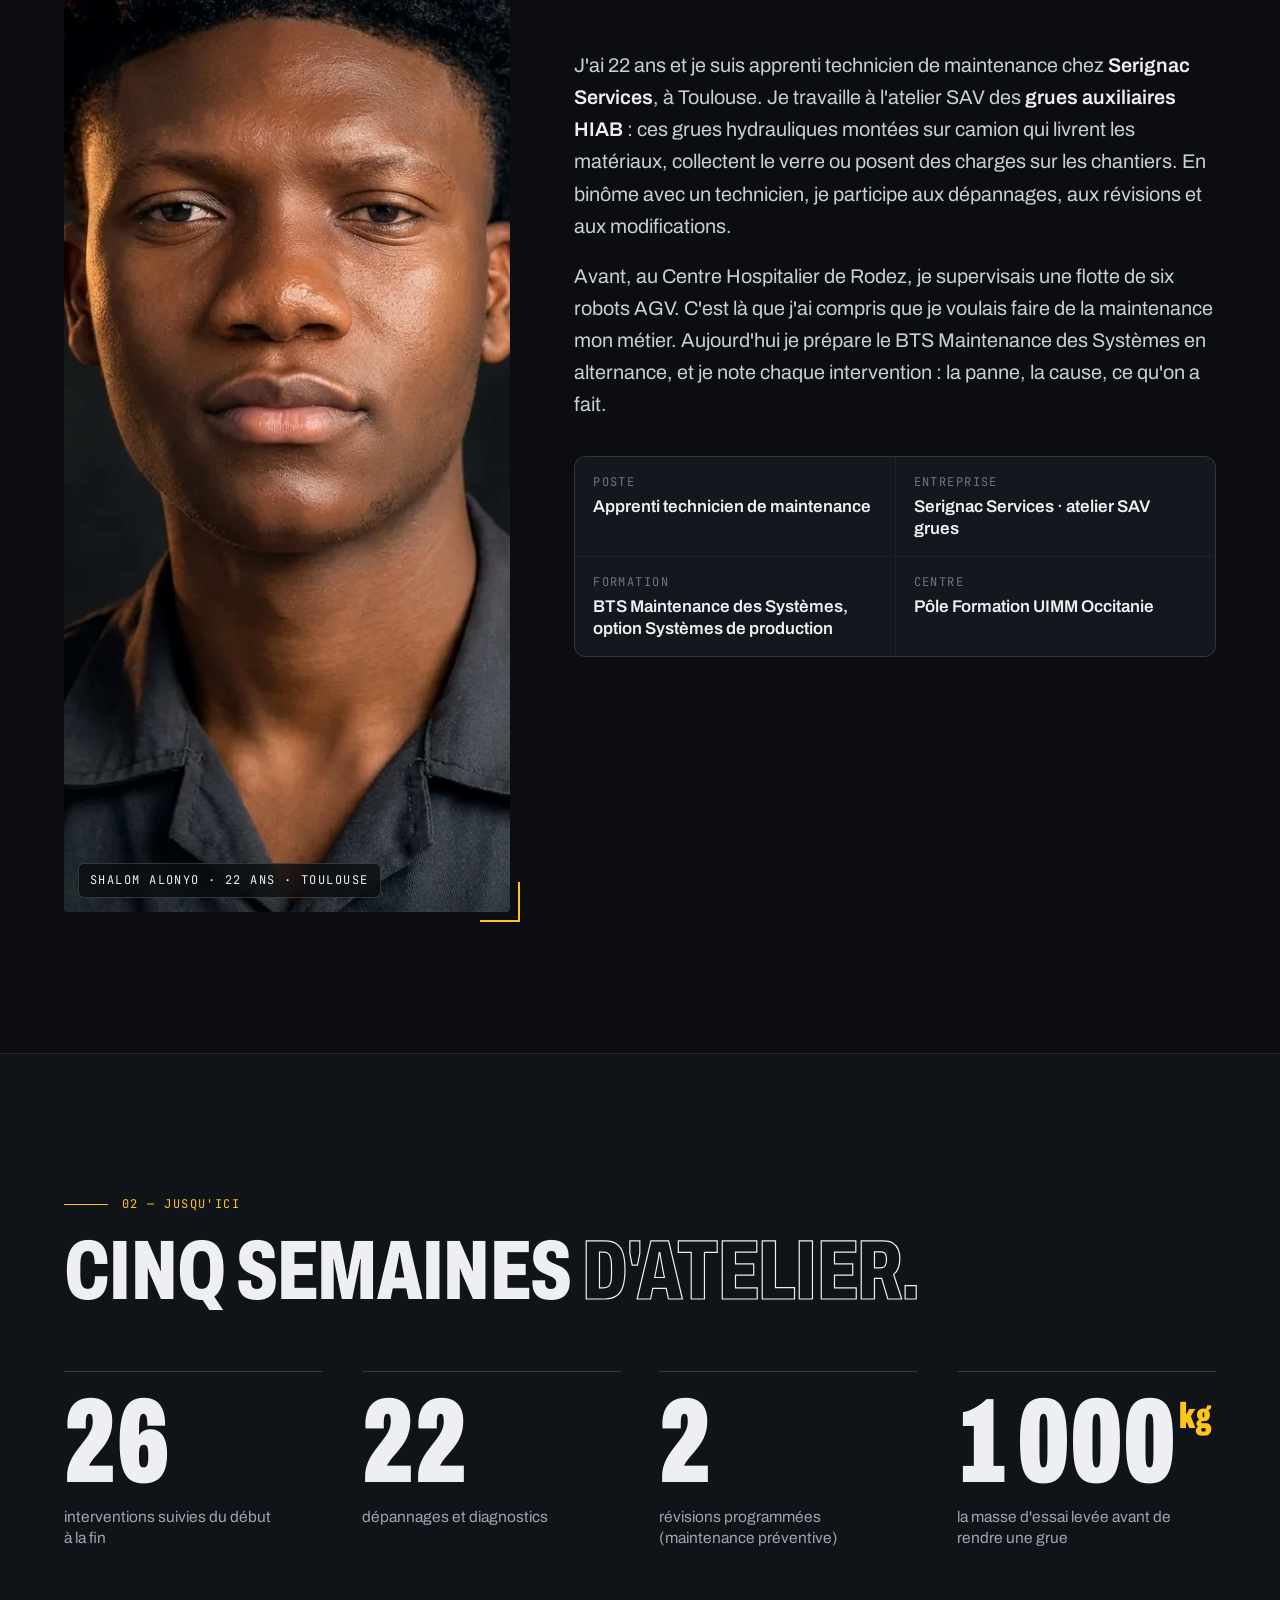
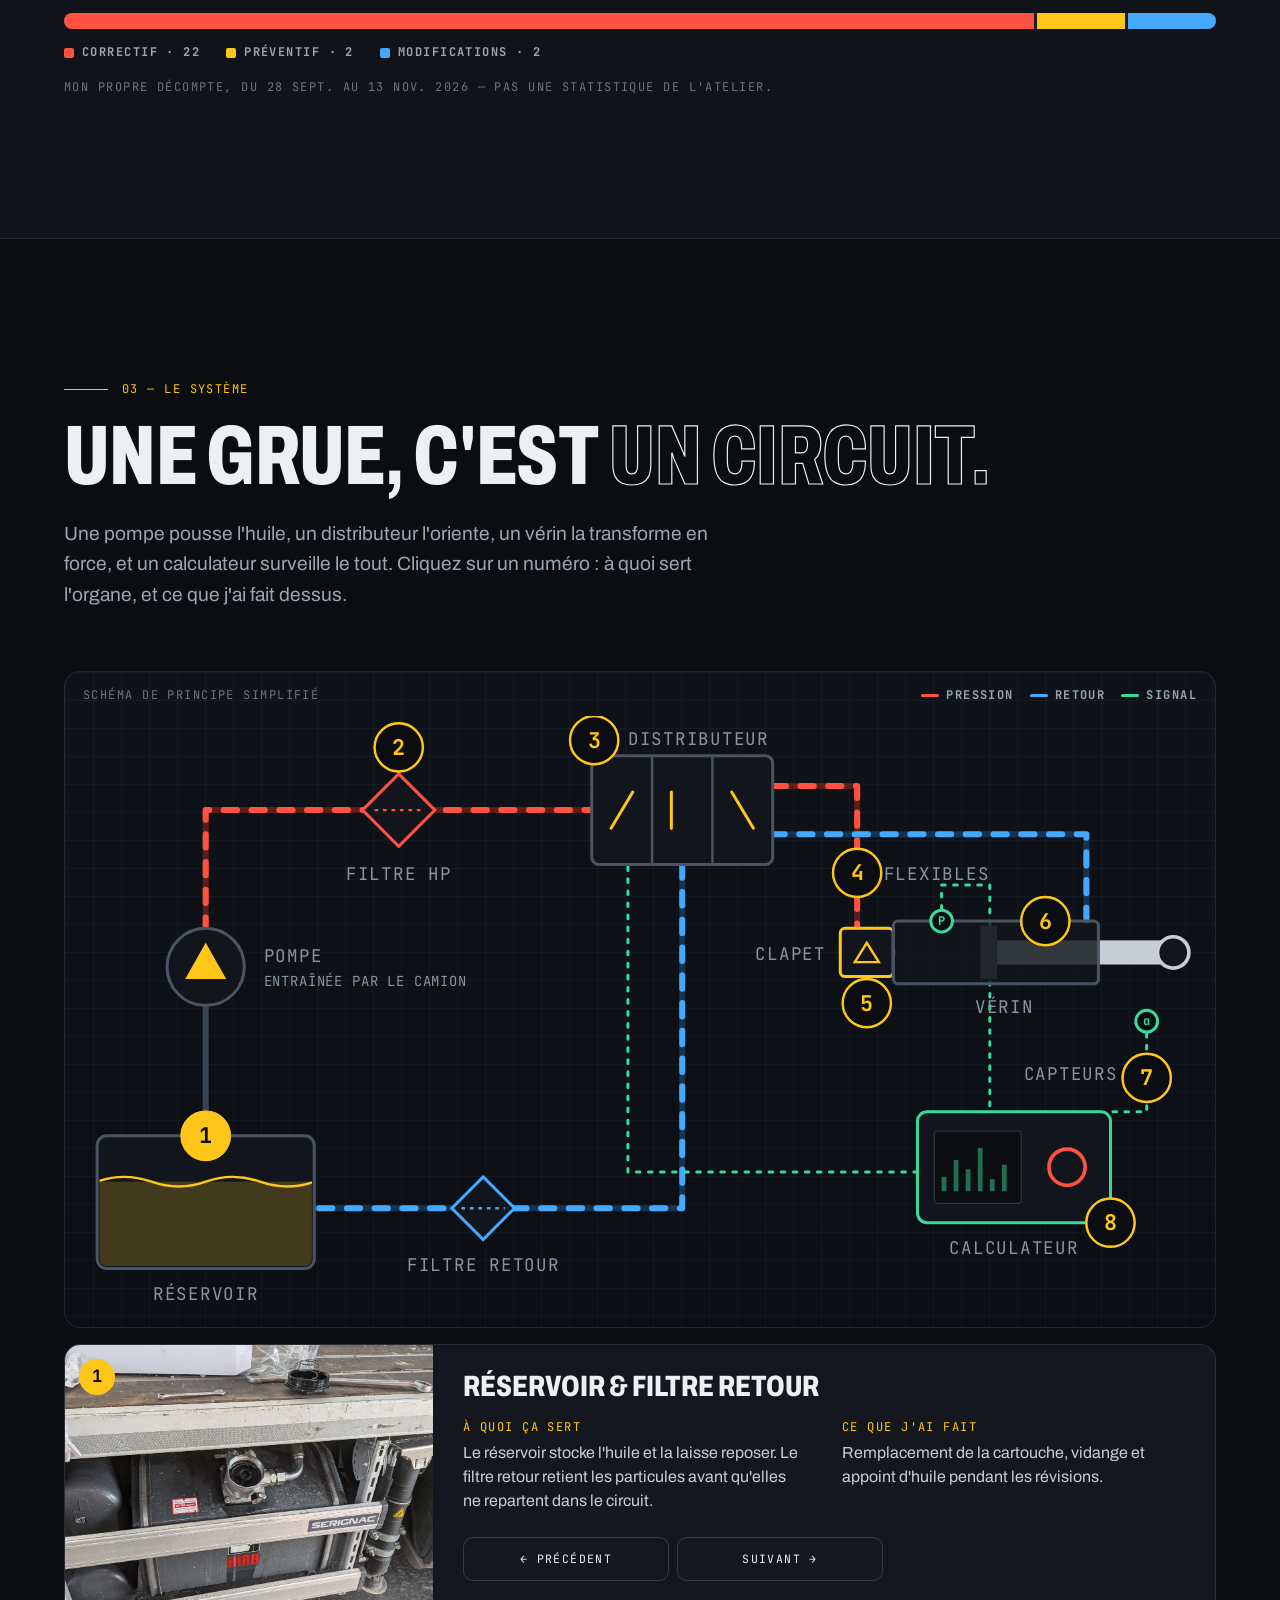
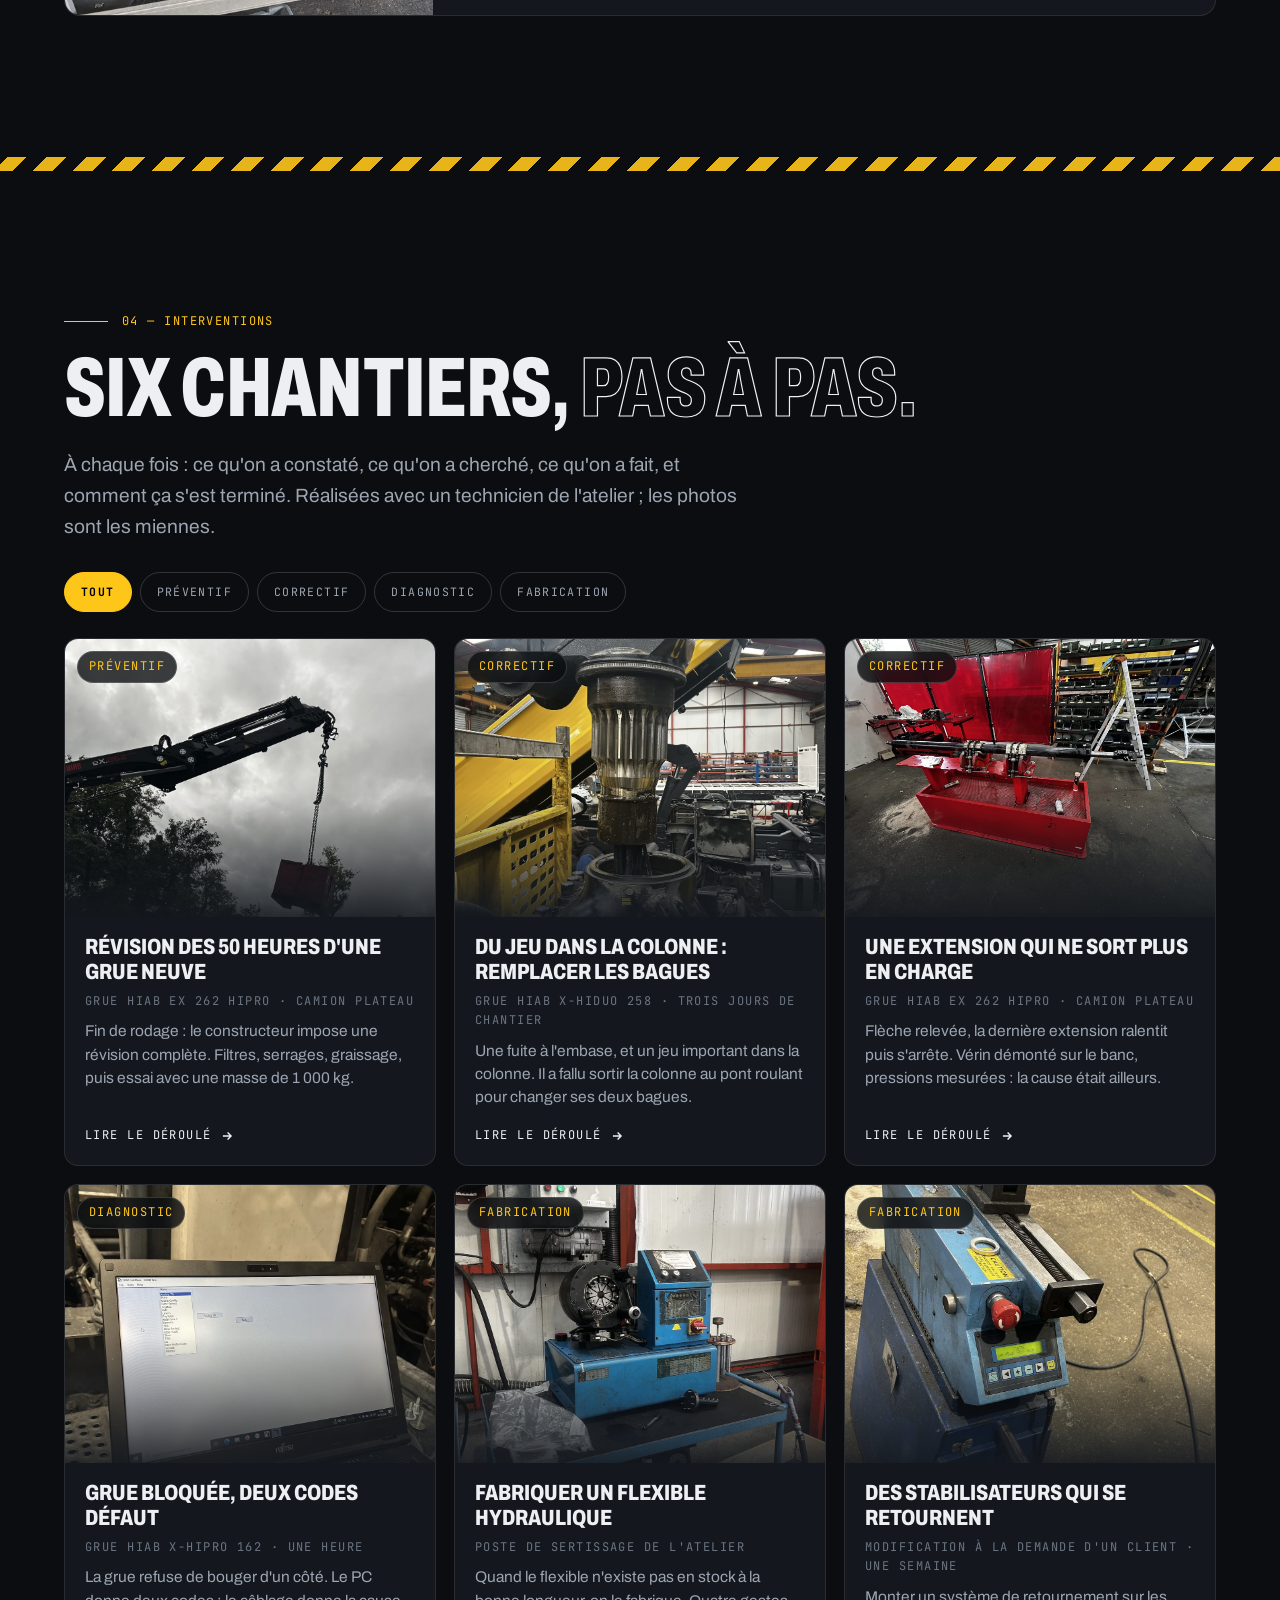
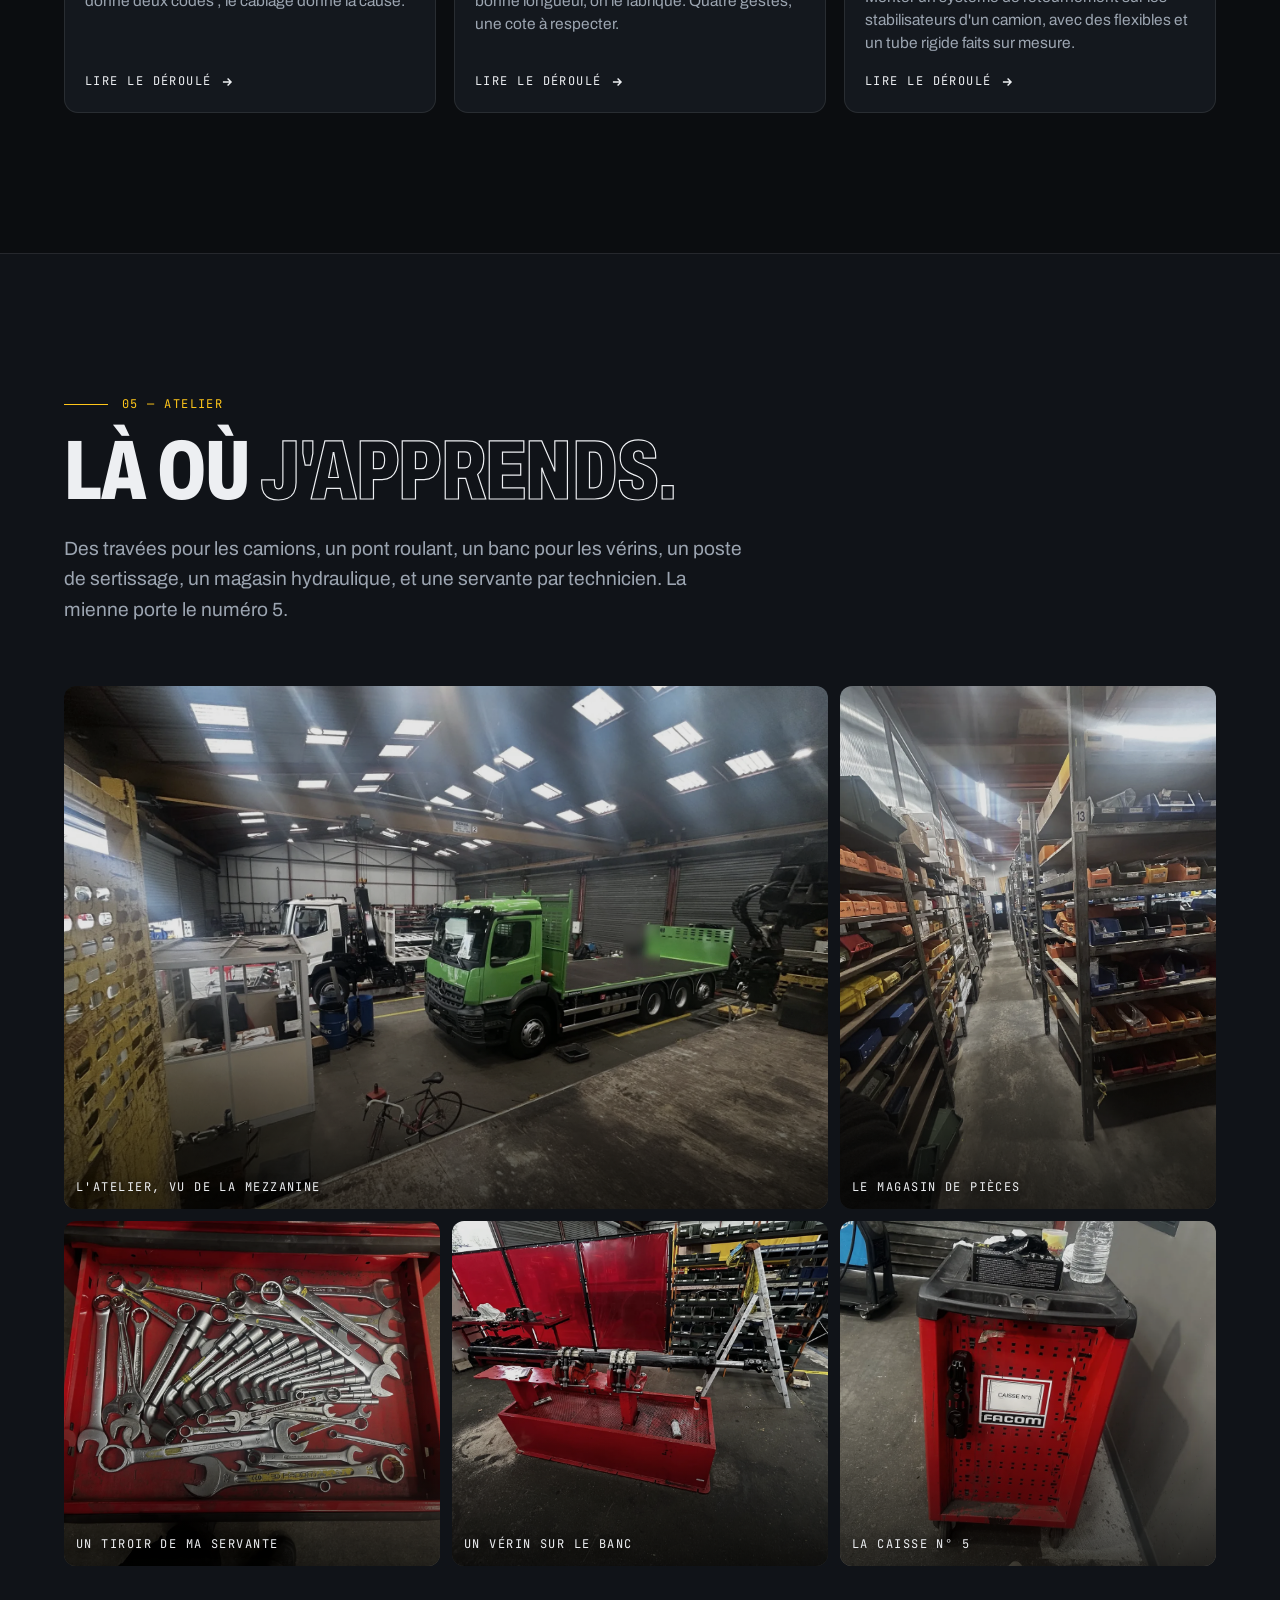
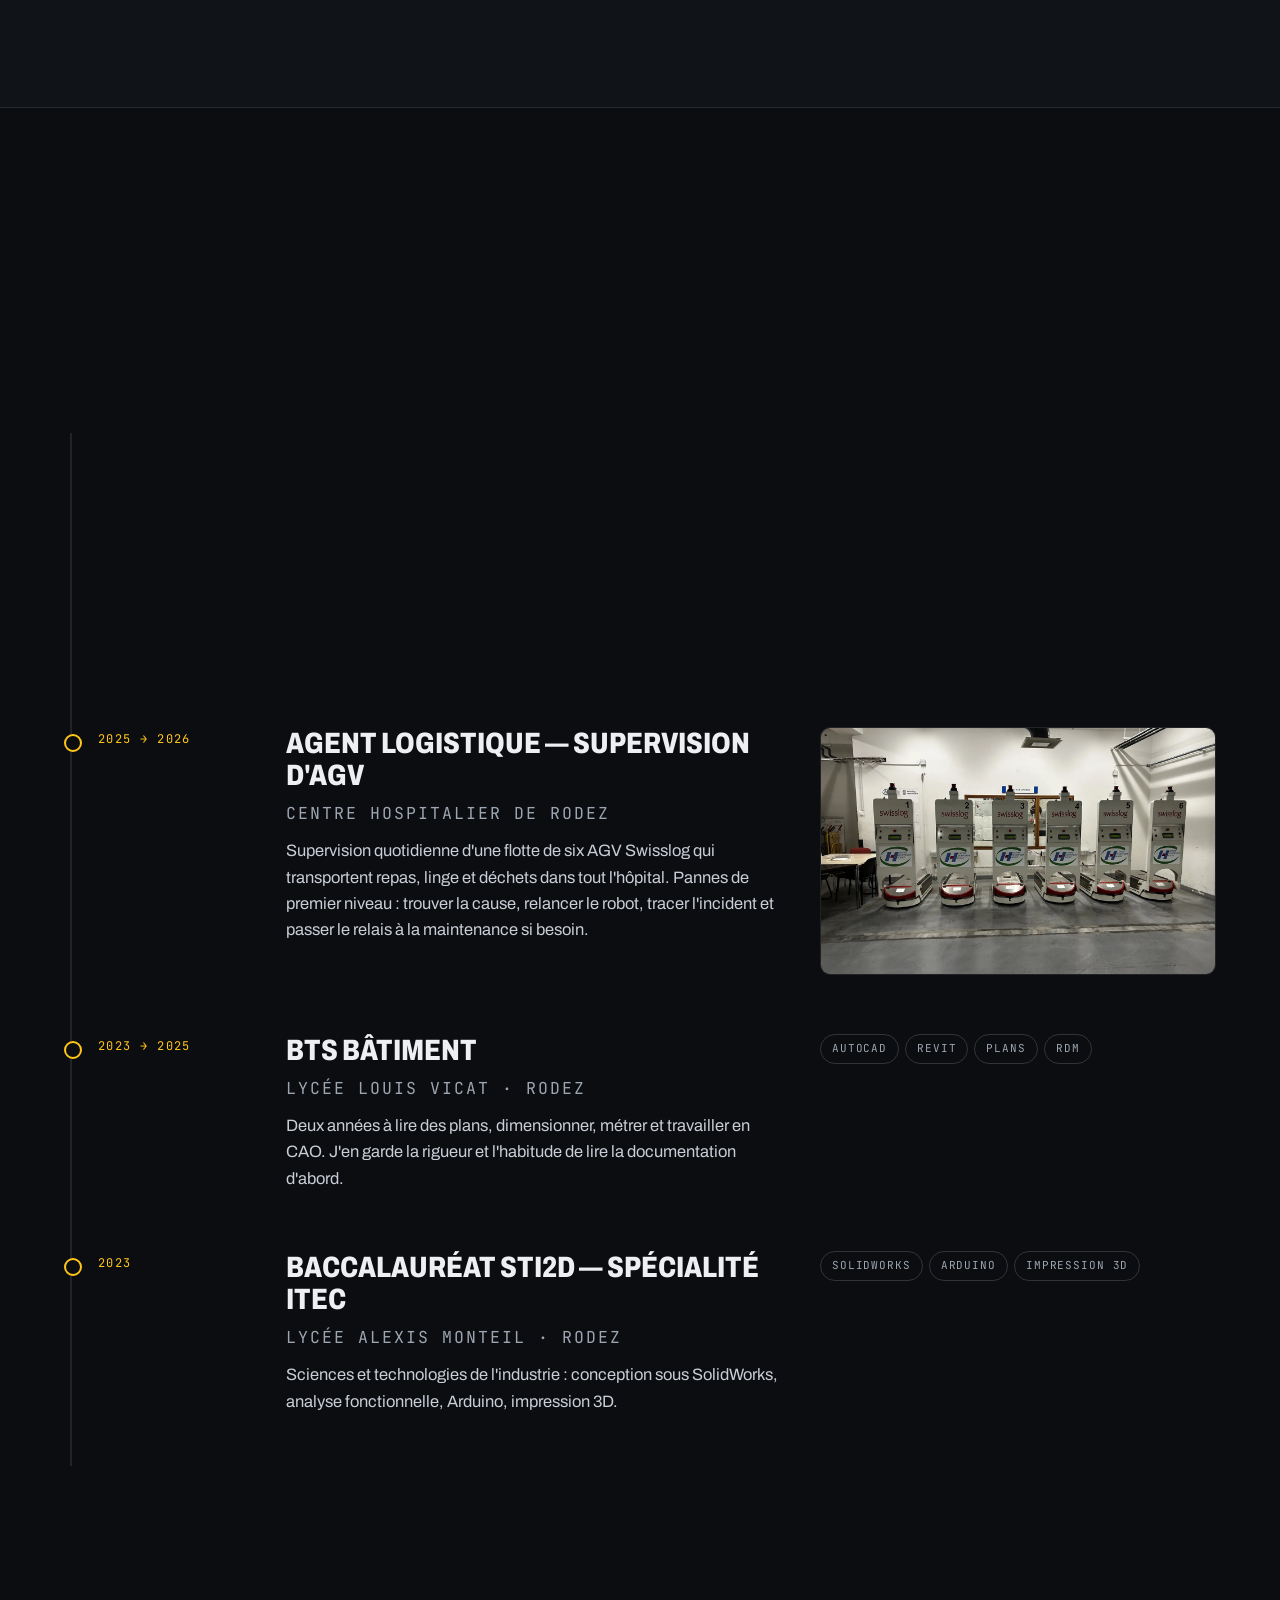
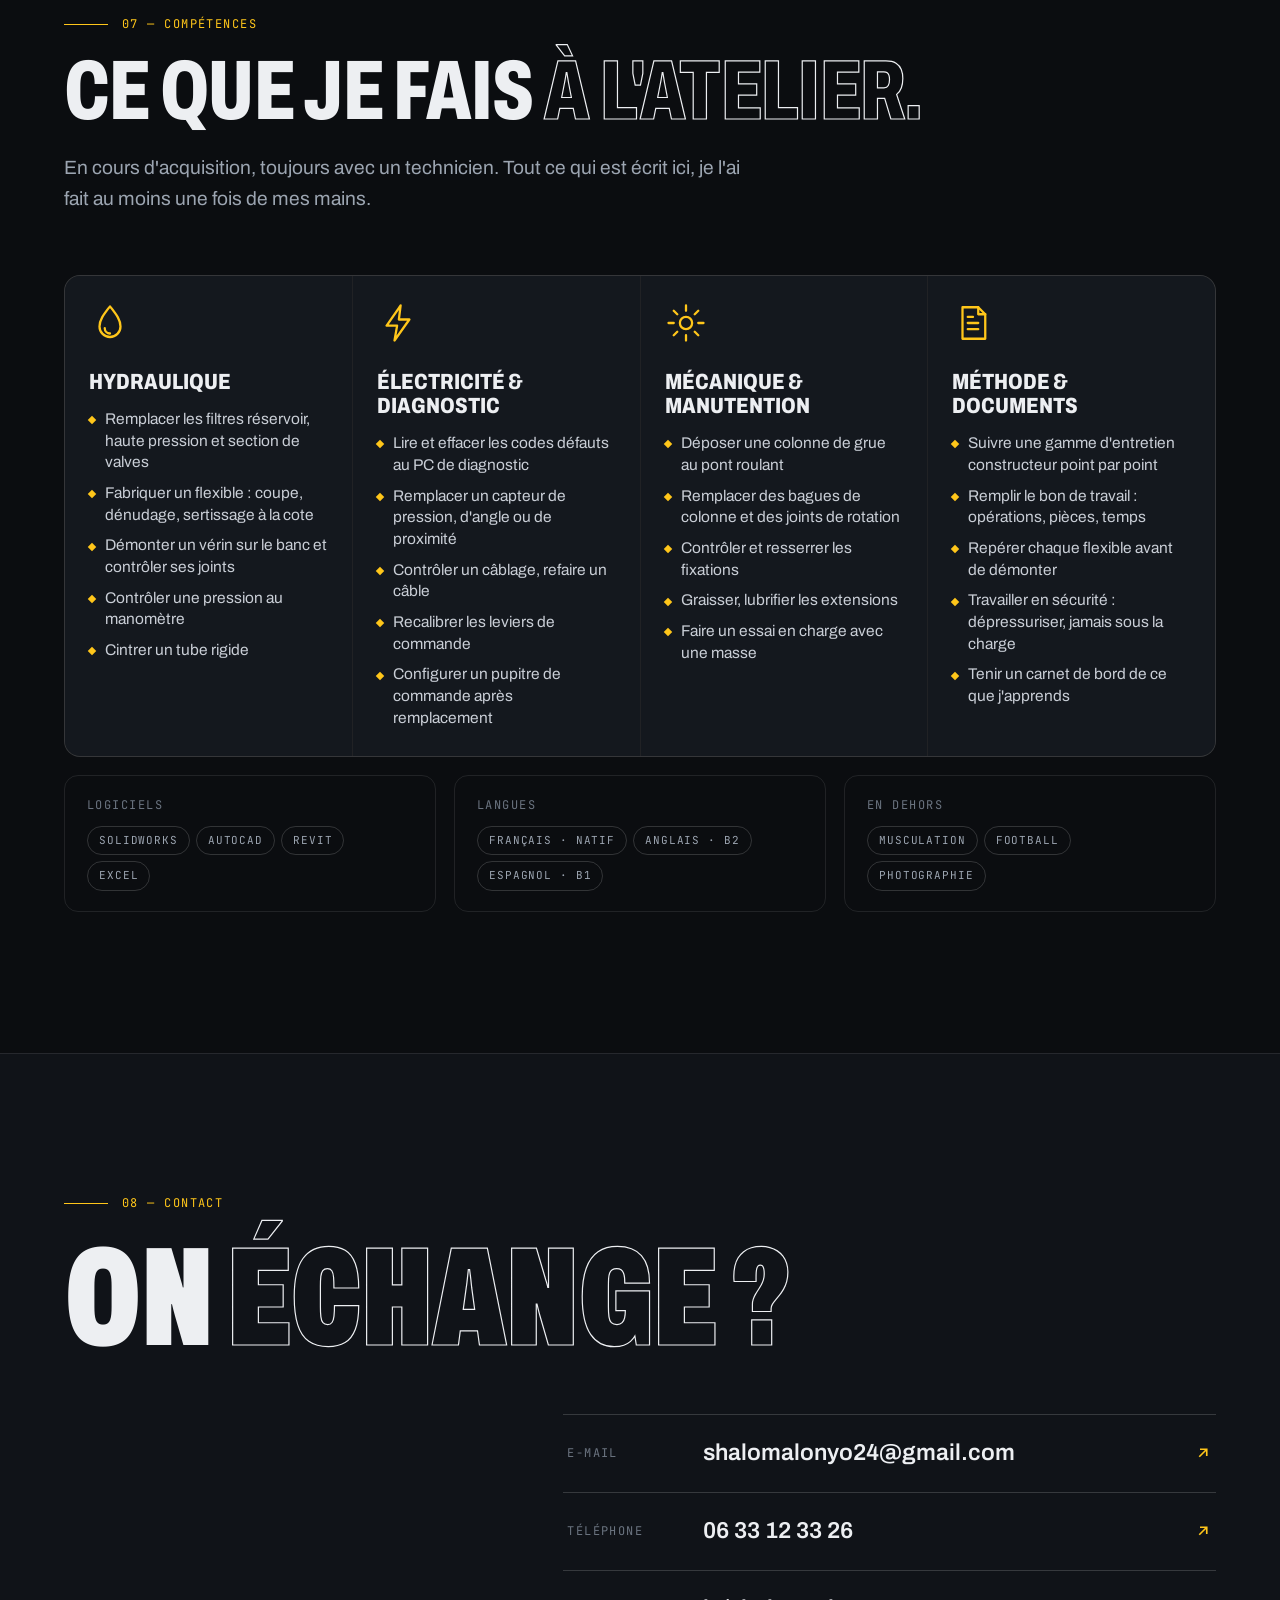
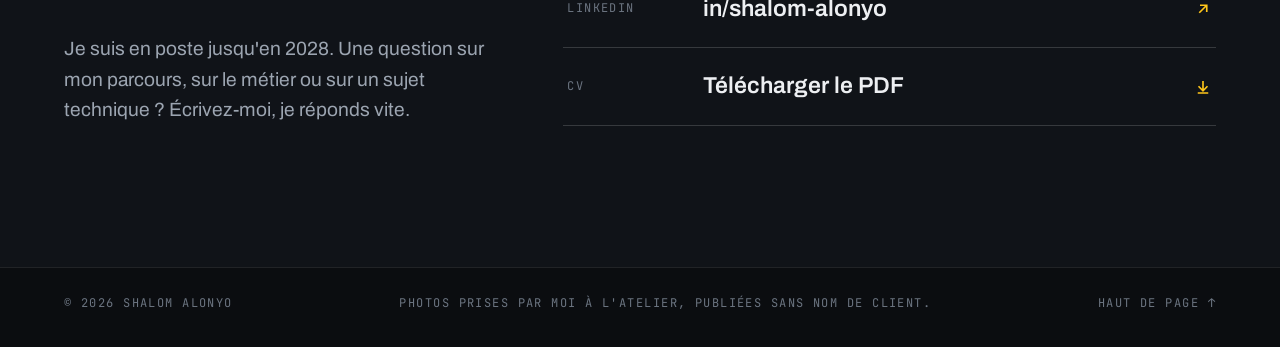
==== commit 5ef74d01: "Refonte v3 : en poste chez Serignac Services, schema hydraulique interactif, 6 interventions, CV a j" ====
--- a/index.html
+++ b/index.html
@@ -1,400 +1,891 @@
-<!DOCTYPE html>
+<!doctype html>
 <html lang="fr">
 <head>
-<meta charset="UTF-8" />
-<meta name="viewport" content="width=device-width, initial-scale=1.0" />
-<title>Shalom Alonyo — Technicien de maintenance · Systèmes automatisés</title>
-<meta name="description" content="Shalom Alonyo, futur technicien de maintenance industrielle en alternance (BTS Maintenance des Systèmes, rentrée 2026). Diagnostic, automatisme, électrotechnique, supervision d'AGV. Toulouse / Blagnac." />
-<link rel="canonical" href="https://shalomalonyo-glitch.github.io/Shalom-Alonyo/" />
-<meta property="og:type" content="website" />
-<meta property="og:title" content="Shalom Alonyo — Technicien de maintenance" />
-<meta property="og:description" content="Portfolio d'un futur technicien de maintenance industrielle en alternance — diagnostic, automatisme, AGV." />
-<meta property="og:url" content="https://shalomalonyo-glitch.github.io/Shalom-Alonyo/" />
-<meta property="og:image" content="https://shalomalonyo-glitch.github.io/Shalom-Alonyo/assets/og-card.jpg" />
+<meta charset="utf-8">
+<meta name="viewport" content="width=device-width, initial-scale=1">
+<title>Shalom Alonyo — Apprenti technicien de maintenance · Grues hydrauliques</title>
+<meta name="description" content="Shalom Alonyo, apprenti technicien de maintenance chez Serignac Services (Toulouse), en BTS Maintenance des Systèmes. Hydraulique, diagnostic, électrotechnique : mes interventions sur les grues auxiliaires HIAB.">
+<meta name="author" content="Shalom Alonyo">
+<meta name="theme-color" content="#0B0D10">
+<link rel="canonical" href="https://shalomalonyo-glitch.github.io/Shalom-Alonyo/">
+<meta property="og:type" content="website">
+<meta property="og:title" content="Shalom Alonyo — Apprenti technicien de maintenance">
+<meta property="og:description" content="Hydraulique, diagnostic, électrotechnique : mes interventions sur les grues auxiliaires, en alternance chez Serignac Services (Toulouse).">
+<meta property="og:url" content="https://shalomalonyo-glitch.github.io/Shalom-Alonyo/">
+<meta property="og:image" content="https://shalomalonyo-glitch.github.io/Shalom-Alonyo/assets/og-card.jpg">
+<meta property="og:locale" content="fr_FR">
+<meta name="twitter:card" content="summary_large_image">
+<link rel="icon" type="image/png" href="assets/logo.png">
+<link rel="preconnect" href="https://fonts.googleapis.com">
+<link rel="preconnect" href="https://fonts.gstatic.com" crossorigin>
+<link href="https://fonts.googleapis.com/css2?family=Archivo:wdth,wght@62..125,300..900&family=JetBrains+Mono:wght@400;500;700&display=swap" rel="stylesheet">
+<link rel="preload" as="image" href="assets/hero.webp">
 <script type="application/ld+json">
-{"@context":"https://schema.org","@type":"Person","name":"Shalom Alonyo","jobTitle":"Technicien de maintenance en alternance","email":"mailto:shalomalonyo24@gmail.com","telephone":"+33633123326","url":"https://shalomalonyo-glitch.github.io/Shalom-Alonyo/","sameAs":["https://www.linkedin.com/in/shalom-alonyo/"],"address":{"@type":"PostalAddress","addressLocality":"Blagnac","postalCode":"31700","addressCountry":"FR"},"alumniOf":"Pôle Formation UIMM Occitanie","knowsAbout":["Maintenance industrielle","Automatisme","Électrotechnique","Diagnostic de pannes","AGV Swisslog","GMAO"]}
+{"@context":"https://schema.org","@type":"Person","name":"Shalom Alonyo","jobTitle":"Apprenti technicien de maintenance","url":"https://shalomalonyo-glitch.github.io/Shalom-Alonyo/","image":"https://shalomalonyo-glitch.github.io/Shalom-Alonyo/assets/portrait.webp","address":{"@type":"PostalAddress","addressLocality":"Toulouse","addressCountry":"FR"},"worksFor":{"@type":"Organization","name":"Serignac Services"},"alumniOf":[{"@type":"EducationalOrganization","name":"Pôle Formation UIMM Occitanie"}],"knowsAbout":["Maintenance industrielle","Hydraulique","Diagnostic de pannes","Électrotechnique","Grues auxiliaires"],"sameAs":["https://www.linkedin.com/in/shalom-alonyo/","https://github.com/shalomalonyo-glitch"]}
 </script>
-<link rel="preconnect" href="https://fonts.googleapis.com" />
-<link rel="preconnect" href="https://fonts.gstatic.com" crossorigin />
-<link href="https://fonts.googleapis.com/css2?family=Archivo:wght@500;600;700;800;900&family=Bebas+Neue&family=IBM+Plex+Mono:wght@400;500;600&family=Sora:wght@300;400;500;600;700;800&display=swap" rel="stylesheet" />
 <style>
 :root{
-  --bg:#0a0b0e; --bg2:#0e1117; --panel:#13171f; --panel2:#171c26;
-  --line:rgba(255,255,255,.09); --line2:rgba(255,255,255,.16);
-  --ink:#eef1f5; --ink2:#c4ccd6; --mut:#8b94a3;
-  --amber:#ffb020; --cyan:#46e6d6; --steel:#6f93b8; --red:#ff5b40;
-  --disp:'Bebas Neue',sans-serif; --head:'Archivo',sans-serif; --sans:'Sora',system-ui,sans-serif; --mono:'IBM Plex Mono',monospace;
-  --gut:clamp(20px,5vw,96px); --ease:cubic-bezier(.2,.7,.2,1);
-}
-*{margin:0;padding:0;box-sizing:border-box}
+  --bg:#0B0D10; --bg2:#101318; --card:#14181E; --card2:#1A1F27; --line:rgba(255,255,255,.09); --line2:rgba(255,255,255,.16);
+  --tx:#EDEFF2; --mut:#9CA5B1; --dim:#6B7480;
+  --y:#FFC61A; --y2:#FFD95A; --red:#FF5240; --blue:#45A8FF; --green:#3BD99A;
+  --disp:"Archivo",system-ui,sans-serif; --mono:"JetBrains Mono",ui-monospace,Menlo,monospace;
+  --pad:clamp(20px,5vw,72px); --max:1280px; --ease:cubic-bezier(.2,.7,.1,1);
+}
+*{box-sizing:border-box;margin:0;padding:0}
 html{scroll-behavior:smooth;-webkit-text-size-adjust:100%}
-body{background:var(--bg);color:var(--ink);font-family:var(--sans);line-height:1.5;overflow-x:clip;-webkit-font-smoothing:antialiased}
+body{background:var(--bg);color:var(--tx);font-family:var(--disp);font-size:17px;line-height:1.6;overflow-x:hidden;-webkit-font-smoothing:antialiased}
+img{display:block;max-width:100%}
 a{color:inherit;text-decoration:none}
-img{display:block;max-width:100%}
-::selection{background:var(--amber);color:#000}
-#prog{position:fixed;top:0;left:0;height:2px;width:0;background:linear-gradient(90deg,var(--amber),var(--cyan));z-index:200}
-body::before{content:"";position:fixed;inset:0;z-index:-2;background:
-  radial-gradient(1100px 700px at 78% -10%, rgba(111,147,184,.16), transparent 60%),
-  radial-gradient(900px 600px at 0% 100%, rgba(70,230,214,.05), transparent 55%),
-  linear-gradient(180deg,#0a0b0e,#0c0e13 60%,#0a0b0e);}
-body::after{content:"";position:fixed;inset:0;z-index:-1;opacity:.045;pointer-events:none;
-  background-image:url("data:image/svg+xml,%3Csvg xmlns='http://www.w3.org/2000/svg' width='120' height='120'%3E%3Cfilter id='n'%3E%3CfeTurbulence type='fractalNoise' baseFrequency='.9' numOctaves='2'/%3E%3C/filter%3E%3Crect width='100%25' height='100%25' filter='url(%23n)'/%3E%3C/svg%3E");}
-nav{position:fixed;top:0;left:0;right:0;z-index:120;transition:background .3s,border-color .3s}
-nav.scrolled{background:rgba(10,11,14,.72);backdrop-filter:blur(14px);border-bottom:1px solid var(--line)}
-nav .wrap{max-width:1400px;margin:0 auto;padding:16px var(--gut);display:flex;align-items:center;justify-content:space-between;gap:20px}
-.brand{display:flex;align-items:center;gap:10px;font-family:var(--head);font-weight:800;letter-spacing:.04em;font-size:15px}
-.brand i{width:9px;height:9px;border-radius:50%;background:var(--amber);box-shadow:0 0 12px var(--amber);display:inline-block}
-.navlinks{display:flex;gap:24px;align-items:center}
-.navlinks a{font-family:var(--mono);font-size:12.5px;letter-spacing:.06em;color:var(--ink2);text-transform:uppercase;transition:color .2s}
-.navlinks a:hover{color:var(--amber)}
-.navtools{display:flex;align-items:center;gap:14px}
+button{font:inherit;color:inherit;background:none;border:0;cursor:pointer}
+::selection{background:var(--y);color:#000}
+:focus-visible{outline:2px solid var(--y);outline-offset:3px;border-radius:4px}
+.wrap{max-width:var(--max);margin:0 auto;padding:0 var(--pad)}
+.mono{font-family:var(--mono);font-size:12px;letter-spacing:.12em;text-transform:uppercase}
+.skip{position:absolute;left:-999px;top:0;background:var(--y);color:#000;padding:10px 14px;z-index:99}
+.skip:focus{left:10px;top:10px}
+
+/* barre de progression */
+#prog{position:fixed;left:0;top:0;height:3px;width:100%;background:var(--y);transform-origin:0 50%;transform:scaleX(0);z-index:60}
+
+/* navigation */
+.nav{position:fixed;inset:0 0 auto 0;z-index:50;transition:background .3s,border-color .3s,transform .4s var(--ease);border-bottom:1px solid transparent}
+.nav.solid{background:rgba(11,13,16,.82);backdrop-filter:blur(14px);-webkit-backdrop-filter:blur(14px);border-color:var(--line)}
+.nav.hide{transform:translateY(-100%)}
+.nav .in{display:flex;align-items:center;gap:22px;height:66px}
+.brand{display:flex;align-items:center;gap:10px;font-weight:700;letter-spacing:.01em;white-space:nowrap}
+.brand i{width:10px;height:10px;background:var(--y);display:block;transform:rotate(45deg)}
+.links{display:flex;gap:26px;margin-left:auto}
+.links a{font-family:var(--mono);font-size:11.5px;letter-spacing:.14em;text-transform:uppercase;color:var(--mut);position:relative;padding:6px 0;transition:color .2s}
+.links a::after{content:"";position:absolute;left:0;bottom:0;height:1px;width:100%;background:var(--y);transform:scaleX(0);transform-origin:0 50%;transition:transform .3s var(--ease)}
+.links a:hover,.links a.on{color:var(--tx)}
+.links a:hover::after,.links a.on::after{transform:scaleX(1)}
 .lang{display:flex;border:1px solid var(--line2);border-radius:999px;overflow:hidden}
-.lang button{font-family:var(--mono);font-size:11px;letter-spacing:.05em;padding:6px 10px;background:transparent;color:var(--mut);border:0;cursor:pointer;transition:.2s}
-.lang button.on{background:var(--ink);color:#000}
-.navcv{font-family:var(--mono);font-size:12px;letter-spacing:.05em;padding:9px 16px;border:1px solid var(--line2);border-radius:999px;text-transform:uppercase;transition:.2s}
-.navcv:hover{background:var(--amber);color:#000;border-color:var(--amber)}
-.burger{display:none;width:42px;height:38px;border:1px solid var(--line2);border-radius:10px;background:transparent;cursor:pointer;position:relative}
-.burger i,.burger:before,.burger:after{content:"";position:absolute;left:10px;right:10px;height:2px;background:var(--ink);transition:.3s}
-.burger:before{top:13px}.burger i{top:18px}.burger:after{top:23px}
-nav.open .burger:before{transform:translateY(5px) rotate(45deg)}
-nav.open .burger i{opacity:0}
-nav.open .burger:after{transform:translateY(-5px) rotate(-45deg)}
-.btn{display:inline-flex;align-items:center;gap:10px;font-family:var(--mono);font-size:13px;letter-spacing:.04em;text-transform:uppercase;padding:14px 22px;border-radius:999px;transition:.25s var(--ease);cursor:pointer;border:1px solid transparent}
-.btn .ar{transition:transform .25s}.btn:hover .ar{transform:translateX(4px)}
-.btn-a{background:var(--amber);color:#0a0b0e;font-weight:600;box-shadow:0 10px 30px -10px rgba(255,176,32,.5)}
-.btn-a:hover{transform:translateY(-2px)}
-.btn-o{border-color:var(--line2);color:var(--ink)}.btn-o:hover{border-color:var(--cyan);color:var(--cyan)}
-.sec-k{font-family:var(--mono);font-size:12px;letter-spacing:.18em;text-transform:uppercase;color:var(--amber);display:flex;align-items:center;gap:10px}
-.sec-k::before{content:"";width:26px;height:1px;background:var(--amber)}
-.h2{font-family:var(--head);font-weight:800;font-size:clamp(30px,5vw,60px);line-height:1.03;letter-spacing:-.02em;margin-top:14px}
-.blk{padding:clamp(64px,10vw,140px) var(--gut);max-width:1400px;margin:0 auto;position:relative}
-.reveal{opacity:0;transform:translateY(26px);transition:opacity .8s var(--ease),transform .8s var(--ease)}
-.reveal.in{opacity:1;transform:none}
-.lead{font-size:clamp(17px,2vw,22px);line-height:1.6;color:var(--ink2);font-weight:300}
-.lead b{font-weight:600;color:#fff}.lead em{font-style:italic;color:var(--amber)}
-/* HERO */
-.hero{position:relative;min-height:100svh;display:flex;align-items:flex-end;overflow:hidden;padding:0 var(--gut) clamp(40px,6vw,80px)}
-.hero-bg{position:absolute;inset:0;z-index:0;background:url('assets/blueprint-agv.jpg') center/cover no-repeat;opacity:.22;mix-blend-mode:luminosity}
-.hero-bg::after{content:"";position:absolute;inset:0;background:linear-gradient(180deg,rgba(10,11,14,.65),rgba(10,11,14,.2) 40%,rgba(10,11,14,.95))}
-.hero-grid{position:relative;z-index:2;max-width:1400px;margin:0 auto;width:100%;display:grid;grid-template-columns:1.15fr .85fr;align-items:end;gap:10px}
-.hero-word{position:absolute;left:var(--gut);right:var(--gut);bottom:clamp(150px,26vw,330px);z-index:1;font-family:var(--disp);line-height:.8;font-size:clamp(74px,20vw,310px);color:transparent;-webkit-text-stroke:1.4px rgba(255,255,255,.16);pointer-events:none;white-space:nowrap}
-.hero-word b{-webkit-text-stroke:0;background:linear-gradient(180deg,#eef1f5,#7f8a99);-webkit-background-clip:text;background-clip:text;-webkit-text-fill-color:transparent}
-.hero-photo{position:absolute;right:clamp(0px,4vw,90px);bottom:0;z-index:2;height:clamp(380px,76vh,860px);filter:drop-shadow(0 30px 60px rgba(0,0,0,.6))}
-.hero-photo img{height:100%;width:auto;object-fit:contain;-webkit-mask-image:linear-gradient(180deg,#000 88%,transparent);mask-image:linear-gradient(180deg,#000 88%,transparent)}
-.hero-left{position:relative;z-index:3;max-width:580px;padding-bottom:6px}
-.hpill{display:inline-flex;align-items:center;gap:9px;font-family:var(--mono);font-size:12px;letter-spacing:.08em;text-transform:uppercase;color:var(--ink2);border:1px solid var(--line2);border-radius:999px;padding:8px 15px;background:rgba(20,24,31,.5);backdrop-filter:blur(6px)}
-.hpill .dot{width:8px;height:8px;border-radius:50%;background:var(--cyan);box-shadow:0 0 10px var(--cyan);animation:pulse 2s infinite}
-@keyframes pulse{0%,100%{opacity:1}50%{opacity:.35}}
-.hero-name{font-family:var(--head);font-weight:900;font-size:clamp(34px,6vw,76px);line-height:.95;letter-spacing:-.02em;margin:18px 0 6px}
-.hero-role{font-family:var(--mono);font-size:clamp(12px,1.3vw,15px);letter-spacing:.04em;color:var(--amber);text-transform:uppercase}
-.hero-sub{color:var(--ink2);font-size:clamp(15px,1.5vw,18px);max-width:480px;margin:18px 0 26px;font-weight:300}
-.hero-cta{display:flex;gap:14px;flex-wrap:wrap}
-.scrollcue{position:absolute;left:var(--gut);bottom:22px;z-index:3;font-family:var(--mono);font-size:11px;letter-spacing:.2em;text-transform:uppercase;color:var(--mut);display:flex;align-items:center;gap:10px}
-.scrollcue .ln{width:46px;height:1px;background:var(--mut);position:relative;overflow:hidden}
-.scrollcue .ln::after{content:"";position:absolute;inset:0;background:var(--amber);transform:translateX(-100%);animation:slide 2.4s infinite}
-@keyframes slide{50%{transform:translateX(0)}100%{transform:translateX(100%)}}
-.marquee{border-top:1px solid var(--line);border-bottom:1px solid var(--line);background:rgba(14,17,23,.5);overflow:hidden;white-space:nowrap;padding:16px 0}
-.marquee .track{display:inline-flex;gap:42px;animation:mq 30s linear infinite;will-change:transform}
-.marquee span{font-family:var(--head);font-weight:800;font-size:15px;color:var(--ink2);text-transform:uppercase;display:inline-flex;align-items:center;gap:42px}
-.marquee span::after{content:"";width:6px;height:6px;border-radius:50%;background:var(--amber)}
+.lang button{font-family:var(--mono);font-size:11px;letter-spacing:.1em;padding:6px 11px;color:var(--mut)}
+.lang button[aria-pressed=true]{background:var(--tx);color:#000}
+.burger{display:none;width:42px;height:42px;border:1px solid var(--line2);border-radius:10px;align-items:center;justify-content:center}
+.burger span{display:block;width:18px;height:2px;background:var(--tx);box-shadow:0 6px 0 var(--tx),0 -6px 0 var(--tx)}
+
+/* hero */
+.hero{position:relative;min-height:100svh;display:flex;align-items:flex-end;overflow:hidden;isolation:isolate}
+.hero .media{position:absolute;inset:-6% 0 -6% 0;z-index:-2;will-change:transform}
+.hero .media img{width:100%;height:100%;object-fit:cover;filter:saturate(.55) contrast(1.08) brightness(.82);transform:scale(1.14);animation:kb 2.6s var(--ease) .1s forwards}
+@keyframes kb{to{transform:scale(1.02)}}
+.hero::before{content:"";position:absolute;inset:0;z-index:-1;background:
+  linear-gradient(180deg,rgba(11,13,16,.55) 0%,rgba(11,13,16,0) 22%,rgba(11,13,16,0) 45%,rgba(11,13,16,.86) 82%,var(--bg) 100%),
+  linear-gradient(90deg,rgba(11,13,16,.55) 0%,rgba(11,13,16,0) 60%)}
+.hero::after{content:"";position:absolute;inset:0;z-index:-1;opacity:.5;background-image:linear-gradient(rgba(255,255,255,.035) 1px,transparent 1px),linear-gradient(90deg,rgba(255,255,255,.035) 1px,transparent 1px);background-size:64px 64px;mask-image:linear-gradient(180deg,#000,transparent 70%)}
+.hero .in{width:100%;padding-bottom:clamp(40px,7vh,84px);padding-top:120px}
+.chip{display:inline-flex;align-items:center;gap:10px;border:1px solid var(--line2);background:rgba(11,13,16,.55);backdrop-filter:blur(8px);border-radius:999px;padding:8px 14px 8px 12px}
+.chip b{width:8px;height:8px;border-radius:50%;background:var(--green);box-shadow:0 0 0 0 rgba(59,217,154,.6);animation:pulse 2s infinite}
+@keyframes pulse{70%{box-shadow:0 0 0 9px rgba(59,217,154,0)}100%{box-shadow:0 0 0 0 rgba(59,217,154,0)}}
+h1{font-stretch:62%;font-weight:900;text-transform:uppercase;line-height:.84;letter-spacing:-.012em;font-size:clamp(66px,11.4vw,178px);margin:18px 0 0 -.03em;display:flex;flex-wrap:wrap;gap:0 .2em}
+h1 .l{display:block;overflow:hidden;padding-top:.06em}
+h1 .l>span{display:block;transform:translateY(105%);animation:up 1.1s var(--ease) forwards}
+h1 .l:nth-child(2)>span{animation-delay:.12s;color:transparent;-webkit-text-stroke:1.5px var(--tx)}
+@keyframes up{to{transform:none}}
+.hero .sub{display:grid;grid-template-columns:minmax(0,1fr) auto;gap:28px;align-items:end;margin-top:26px}
+.hero .role{font-size:clamp(18px,2.1vw,26px);line-height:1.3;font-weight:500;max-width:30ch}
+.hero .role em{font-style:normal;color:var(--y)}
+.hero .role small{display:block;margin-top:10px;font-family:var(--mono);font-size:12px;letter-spacing:.12em;text-transform:uppercase;color:var(--mut);font-weight:400}
+.cta{display:flex;gap:12px;flex-wrap:wrap}
+.btn{display:inline-flex;align-items:center;gap:10px;height:52px;padding:0 22px;border-radius:999px;font-family:var(--mono);font-size:12px;letter-spacing:.14em;text-transform:uppercase;font-weight:700;transition:transform .25s var(--ease),background .2s,color .2s,border-color .2s}
+.btn.p{background:var(--y);color:#0B0D10}
+.btn.p:hover{background:var(--y2);transform:translateY(-2px)}
+.btn.s{border:1px solid var(--line2);background:rgba(11,13,16,.4);backdrop-filter:blur(8px)}
+.btn.s:hover{border-color:var(--tx);transform:translateY(-2px)}
+.btn svg{width:14px;height:14px}
+.fade{opacity:0;animation:fd .9s ease .55s forwards}
+@keyframes fd{to{opacity:1}}
+/* repère sur la charge */
+.spot{position:absolute;left:0;top:0;z-index:1;pointer-events:none;opacity:0;animation:fd .8s ease 1.5s forwards}
+.spot .ring{position:absolute;left:-13px;top:-13px;width:26px;height:26px;border:2px solid var(--y);border-radius:50%}
+.spot .ring::after{content:"";position:absolute;inset:-2px;border:2px solid var(--y);border-radius:50%;animation:ring 2.2s ease-out infinite}
+@keyframes ring{to{transform:scale(2.8);opacity:0}}
+.spot .ln{position:absolute;left:13px;top:-1px;height:2px;width:0;background:var(--y);animation:ln .6s var(--ease) 1.9s forwards}
+@keyframes ln{to{width:74px}}
+.spot .tag{position:absolute;left:96px;top:-22px;white-space:nowrap;opacity:0;animation:fd .5s ease 2.3s forwards}
+.spot .tag b{display:block;font-family:var(--mono);font-size:11px;letter-spacing:.14em;text-transform:uppercase;color:var(--y)}
+.spot .tag span{font-size:14px;color:var(--tx)}
+.scroll{position:absolute;right:var(--pad);top:50%;writing-mode:vertical-rl;color:var(--mut);display:flex;align-items:center;gap:12px}
+.scroll::after{content:"";width:1px;height:56px;background:linear-gradient(var(--y),transparent);animation:drop 2s ease-in-out infinite}
+@keyframes drop{0%{transform:scaleY(0);transform-origin:top}50%{transform:scaleY(1);transform-origin:top}51%{transform-origin:bottom}100%{transform:scaleY(0);transform-origin:bottom}}
+
+/* bandeau défilant */
+.mq{border-block:1px solid var(--line);overflow:hidden;background:var(--bg2)}
+.mq .t{display:flex;width:max-content;animation:mq 38s linear infinite}
+.mq span{font-stretch:62%;font-weight:800;text-transform:uppercase;font-size:clamp(28px,4.4vw,58px);line-height:1;padding:18px 26px;white-space:nowrap;color:transparent;-webkit-text-stroke:1px rgba(255,255,255,.34)}
+.mq span:nth-child(3n+1){color:var(--tx);-webkit-text-stroke:0}
+.mq span::after{content:"";display:inline-block;width:.34em;height:.34em;background:var(--y);transform:rotate(45deg) translateY(-.18em);margin-left:52px}
 @keyframes mq{to{transform:translateX(-50%)}}
-/* ABOUT */
-.about-grid{display:grid;grid-template-columns:.8fr 1.2fr;gap:clamp(28px,5vw,72px);align-items:center;margin-top:40px}
-.about-photo{position:relative;border-radius:20px;overflow:hidden;border:1px solid var(--line);background:var(--panel)}
-.about-photo img{width:100%;height:100%;object-fit:cover;aspect-ratio:4/5}
-.about-photo .cap{position:absolute;left:14px;bottom:14px;font-family:var(--mono);font-size:11px;letter-spacing:.06em;color:var(--ink);background:rgba(10,11,14,.55);backdrop-filter:blur(6px);border:1px solid var(--line2);padding:6px 11px;border-radius:8px}
-/* PARCOURS */
-.parcours{background:linear-gradient(180deg,rgba(111,147,184,.06),transparent)}
-.timeline{margin-top:42px;border-left:1px solid var(--line2);display:flex;flex-direction:column;gap:6px}
-.tl{position:relative;padding:22px 0 22px 30px}
-.tl::before{content:"";position:absolute;left:-6px;top:28px;width:11px;height:11px;border-radius:50%;background:var(--bg);border:2px solid var(--amber)}
-.tl .yr{font-family:var(--mono);font-size:12px;letter-spacing:.06em;color:var(--cyan)}
-.tl h3{font-family:var(--head);font-weight:700;font-size:clamp(18px,2.2vw,24px);margin:6px 0 4px}
-.tl .where{font-size:13.5px;color:var(--amber);font-family:var(--mono);letter-spacing:.02em}
-.tl p{color:var(--mut);font-size:14.5px;font-weight:300;margin-top:8px;max-width:640px;line-height:1.55}
-/* COMPÉTENCES */
-.comp{position:relative;background:radial-gradient(900px 500px at 85% 0%,rgba(111,147,184,.12),transparent 60%)}
-.cgrid{display:grid;grid-template-columns:repeat(3,1fr);gap:16px;margin-top:42px}
-.ccard{border:1px solid var(--line);border-radius:18px;padding:26px 24px;background:linear-gradient(180deg,rgba(23,28,38,.7),rgba(15,17,23,.7));backdrop-filter:blur(8px);transition:.3s var(--ease)}
-.ccard:hover{transform:translateY(-5px);border-color:var(--line2);box-shadow:0 20px 50px -25px rgba(0,0,0,.8)}
-.ccard .no{font-family:var(--mono);font-size:12px;color:var(--cyan)}
-.ccard h3{font-family:var(--head);font-weight:700;font-size:20px;margin:12px 0 10px}
-.ccard p{color:var(--mut);font-size:14.5px;font-weight:300;line-height:1.55}
-.chips{display:flex;flex-wrap:wrap;gap:7px;margin-top:16px}
-.chip{font-family:var(--mono);font-size:11px;color:var(--ink2);border:1px solid var(--line);border-radius:7px;padding:5px 9px}
-/* TERRAIN */
-.terrain-hero{margin-top:36px;border-radius:22px;overflow:hidden;border:1px solid var(--line);position:relative}
-.terrain-hero img{width:100%;display:block;aspect-ratio:21/9;object-fit:cover}
-.terrain-hero .ov{position:absolute;inset:0;background:linear-gradient(90deg,rgba(10,11,14,.85),rgba(10,11,14,.1));display:flex;align-items:flex-end;padding:clamp(22px,4vw,46px)}
-.terrain-hero .ov p{max-width:520px}
-.steps{display:grid;grid-template-columns:repeat(4,1fr);gap:14px;margin-top:18px}
-.step{border:1px solid var(--line);border-radius:14px;padding:18px;background:var(--panel)}
-.step .n{font-family:var(--mono);font-size:11px;color:var(--cyan)}
-.step h4{font-family:var(--head);font-weight:700;font-size:15.5px;margin:8px 0 6px}
-.step p{color:var(--mut);font-size:13px;font-weight:300;line-height:1.5}
-.t-duo{display:grid;grid-template-columns:1fr 1fr;gap:14px;margin-top:14px}
-.t-duo figure{border:1px solid var(--line);border-radius:16px;overflow:hidden;position:relative;background:var(--panel)}
-.t-duo img{width:100%;height:100%;object-fit:cover;aspect-ratio:16/10}
-.t-duo figcaption{position:absolute;left:12px;bottom:12px;font-family:var(--mono);font-size:11px;color:var(--ink);background:rgba(10,11,14,.6);border:1px solid var(--line2);padding:5px 10px;border-radius:8px}
-.stats{display:grid;grid-template-columns:repeat(3,1fr);gap:16px;margin-top:24px}
-.stat .n{font-family:var(--disp);font-size:clamp(44px,7vw,80px);line-height:.9;color:var(--ink);display:flex;align-items:flex-start;gap:4px}
-.stat .n .u{font-family:var(--head);font-size:.3em;color:var(--amber);margin-top:.4em}
-.stat .l{color:var(--mut);font-size:13.5px;margin-top:8px;max-width:200px}
-/* EN BREF */
-.brief{background:linear-gradient(180deg,rgba(111,147,184,.06),transparent)}
-.bgrid{display:grid;grid-template-columns:repeat(4,1fr);gap:14px;margin-top:36px}
-.bcard{border:1px solid var(--line);border-radius:14px;padding:18px;background:var(--panel)}
-.bcard .k{font-family:var(--mono);font-size:11px;letter-spacing:.08em;color:var(--mut);text-transform:uppercase}
-.bcard .v{font-family:var(--head);font-weight:700;font-size:15px;margin-top:7px}
-.bcard .v.a{color:var(--amber)}
-/* CONTACT */
-.contact{text-align:center}
-.phone-wrap{display:flex;justify-content:center;margin-top:46px}
-.phone{width:332px;max-width:88vw;aspect-ratio:9/19.5;border-radius:54px;background:linear-gradient(160deg,#262a31,#0b0d11);padding:12px;box-shadow:0 40px 90px -30px rgba(0,0,0,.9),inset 0 0 0 2px rgba(255,255,255,.06)}
-.phone .screen{position:relative;width:100%;height:100%;border-radius:44px;overflow:hidden;background:
-  radial-gradient(130% 90% at 50% -10%,rgba(111,147,184,.32),transparent 55%),linear-gradient(180deg,#10141b,#0a0b0e);
-  border:1px solid rgba(255,255,255,.05);display:flex;flex-direction:column;padding:50px 16px 20px}
-.notch{position:absolute;top:13px;left:50%;transform:translateX(-50%);width:104px;height:25px;background:#000;border-radius:14px;z-index:3}
-.statusbar{position:absolute;top:16px;left:20px;right:20px;display:flex;justify-content:space-between;font-family:var(--mono);font-size:10px;color:var(--ink2);z-index:2}
-.screen.off .ui{opacity:0;transform:translateY(12px)}
-.screen .ui{transition:opacity .6s ease,transform .6s var(--ease)}
-.c-ava{width:72px;height:72px;border-radius:50%;margin:0 auto;overflow:hidden;border:2px solid var(--amber);box-shadow:0 0 22px -6px var(--amber)}
-.c-ava img{width:100%;height:100%;object-fit:cover}
-.c-name{font-family:var(--head);font-weight:800;font-size:20px;margin-top:12px}
-.c-role{font-family:var(--mono);font-size:10.5px;letter-spacing:.04em;color:var(--cyan);text-transform:uppercase;margin-top:4px}
-.c-list{display:flex;flex-direction:column;gap:9px;margin-top:18px;text-align:left}
-.c-row{display:flex;align-items:center;gap:12px;background:rgba(255,255,255,.05);border:1px solid var(--line);border-radius:14px;padding:11px 13px;transition:.2s}
-.c-row:hover{background:rgba(255,255,255,.1);border-color:var(--line2)}
-.c-ic{width:34px;height:34px;flex:none;border-radius:9px;display:grid;place-items:center;background:rgba(255,255,255,.06)}
-.c-ic svg{width:18px;height:18px}
-.c-ic.mail svg{color:var(--amber)}.c-ic.tel svg{color:var(--cyan)}.c-ic.li{background:#0a66c2}.c-ic.li svg{color:#fff}
-.c-tx{min-width:0}.c-tx .t{font-size:9.5px;font-family:var(--mono);letter-spacing:.06em;text-transform:uppercase;color:var(--mut)}
-.c-tx .d{font-size:13px;font-weight:500;color:var(--ink);white-space:nowrap;overflow:hidden;text-overflow:ellipsis}
-.c-dl{margin-top:auto;display:flex;align-items:center;justify-content:center;gap:8px;background:var(--amber);color:#0a0b0e;font-family:var(--mono);font-size:12px;letter-spacing:.04em;text-transform:uppercase;font-weight:600;padding:13px;border-radius:14px;transition:.2s;margin-top:16px}
-.c-dl:hover{filter:brightness(1.08)}.c-dl svg{width:15px;height:15px}
-.contact-side{max-width:440px;margin:42px auto 0;color:var(--mut);font-weight:300}
-footer{border-top:1px solid var(--line);padding:30px var(--gut);max-width:1400px;margin:0 auto;display:flex;justify-content:space-between;gap:14px;flex-wrap:wrap;color:var(--mut);font-family:var(--mono);font-size:12px}
-footer a:hover{color:var(--amber)}
-.totop{position:fixed;right:20px;bottom:20px;width:46px;height:46px;border-radius:50%;border:1px solid var(--line2);background:rgba(14,17,23,.8);backdrop-filter:blur(8px);color:var(--ink);cursor:pointer;z-index:90;opacity:0;transform:translateY(10px);transition:.3s;font-size:18px}
-.totop.show{opacity:1;transform:none}
-@media(max-width:960px){
-  .navlinks{position:fixed;inset:64px 0 auto 0;flex-direction:column;align-items:stretch;background:rgba(10,11,14,.97);backdrop-filter:blur(16px);border-bottom:1px solid var(--line);padding:14px var(--gut);transform:translateY(-130%);transition:transform .35s var(--ease)}
-  .navlinks.open{transform:none}.navlinks a{padding:14px 2px;font-size:14px}
-  .navcv{display:none}.burger{display:block}
-  .hero-grid{grid-template-columns:1fr}
-  .hero-word{bottom:auto;top:clamp(90px,20vw,150px);font-size:clamp(56px,17vw,120px);opacity:.5}
-  .hero-photo{position:relative;right:auto;height:auto;width:min(78%,360px);margin:90px auto -2px;opacity:.95}
-  .hero{align-items:flex-start}.hero-left{order:2;max-width:none;margin-top:-30px}
-  .about-grid{grid-template-columns:1fr}
-  .cgrid{grid-template-columns:1fr}.steps{grid-template-columns:1fr 1fr}.t-duo{grid-template-columns:1fr}
-  .stats{grid-template-columns:1fr}.bgrid{grid-template-columns:1fr 1fr}
-  .scrollcue{display:none}
-}
-@media(prefers-reduced-motion:reduce){*{animation:none!important;transition:none!important}.reveal{opacity:1;transform:none}}
+
+/* sections */
+section{padding:clamp(72px,11vw,150px) 0;position:relative}
+.eyebrow{display:flex;align-items:center;gap:14px;color:var(--y);margin-bottom:18px}
+.eyebrow::before{content:"";height:1px;width:44px;background:var(--y);transform-origin:0 50%}
+h2{font-stretch:68%;font-weight:800;text-transform:uppercase;line-height:.94;letter-spacing:-.008em;font-size:clamp(40px,6.6vw,96px);text-wrap:balance}
+h2 em{font-style:normal;color:transparent;-webkit-text-stroke:1.2px var(--tx)}
+.lead{color:var(--mut);font-size:clamp(17px,1.5vw,20px);max-width:62ch;margin-top:22px}
+.rv{opacity:0;transform:translateY(34px);transition:opacity .9s var(--ease),transform .9s var(--ease);transition-delay:var(--d,0s)}
+.rv.in{opacity:1;transform:none}
+.hz{height:14px;background:repeating-linear-gradient(-45deg,var(--y) 0 14px,#0B0D10 14px 28px);opacity:.9}
+
+/* profil */
+.pro{display:grid;grid-template-columns:minmax(0,.82fr) minmax(0,1.18fr);gap:clamp(28px,5vw,80px);align-items:center;margin-top:clamp(34px,5vw,64px)}
+.frame{position:relative}
+.frame img{width:100%;aspect-ratio:4/5;object-fit:cover;border-radius:4px;filter:contrast(1.04)}
+.frame::before,.frame::after{content:"";position:absolute;width:38px;height:38px;border:2px solid var(--y);z-index:2;transition:transform .6s var(--ease)}
+.frame::before{left:-10px;top:-10px;border-right:0;border-bottom:0}
+.frame::after{right:-10px;bottom:-10px;border-left:0;border-top:0}
+.frame figcaption{position:absolute;left:14px;bottom:14px;background:rgba(11,13,16,.78);backdrop-filter:blur(8px);border:1px solid var(--line2);padding:7px 11px;border-radius:6px;color:var(--tx)}
+.pro p{font-size:clamp(18px,1.55vw,21px);line-height:1.62;color:#C9CED6}
+.pro p+p{margin-top:18px}
+.pro p strong{color:var(--tx);font-weight:600}
+.facts{display:grid;grid-template-columns:repeat(2,minmax(0,1fr));gap:1px;background:var(--line);border:1px solid var(--line);border-radius:12px;overflow:hidden;margin-top:34px}
+.facts div{background:var(--card);padding:16px 18px}
+.facts dt{color:var(--dim);margin-bottom:4px}
+.facts dd{font-weight:600;line-height:1.3}
+
+/* chiffres */
+.nums{background:var(--bg2);border-block:1px solid var(--line)}
+.kp{display:grid;grid-template-columns:repeat(4,minmax(0,1fr));gap:clamp(18px,3vw,44px);margin-top:clamp(34px,5vw,60px)}
+.kp>div{border-top:1px solid var(--line2);padding-top:18px}
+.kp b{display:block;font-stretch:62%;font-weight:900;font-size:clamp(64px,9.4vw,138px);line-height:.86;font-variant-numeric:tabular-nums}
+.kp b sup{font-size:.3em;color:var(--y);vertical-align:top;margin-left:.1em;position:relative;top:.3em}
+.kp p{color:var(--mut);margin-top:12px;font-size:15.5px;line-height:1.4;max-width:24ch}
+.split{margin-top:clamp(40px,5vw,64px)}
+.split .bar{display:flex;height:16px;border-radius:999px;overflow:hidden;background:var(--card2);gap:3px}
+.split .bar i{display:block;height:100%;width:0;transition:width 1.4s var(--ease);transition-delay:var(--d,0s)}
+.split .lg{display:flex;flex-wrap:wrap;gap:8px 26px;margin-top:14px;color:var(--mut)}
+.split .lg span{display:inline-flex;align-items:center;gap:8px}
+.split .lg i{width:10px;height:10px;border-radius:2px;display:block}
+.note{color:var(--dim);margin-top:16px}
+
+/* le système */
+.sys{display:grid;grid-template-columns:minmax(0,1fr);gap:16px;margin-top:clamp(34px,5vw,60px)}
+.board{background:linear-gradient(180deg,#0F1319,#0B0E13);border:1px solid var(--line);border-radius:16px;position:relative;overflow:hidden;padding:44px 8px 8px}
+.board::before{content:"";position:absolute;inset:0;background-image:linear-gradient(rgba(69,168,255,.06) 1px,transparent 1px),linear-gradient(90deg,rgba(69,168,255,.06) 1px,transparent 1px);background-size:28px 28px}
+.board svg{position:relative;width:100%;height:auto;display:block}
+.board .cap{position:absolute;left:18px;top:14px;color:var(--dim)}
+.keys{position:absolute;right:18px;top:14px;display:flex;gap:16px;color:var(--mut)}
+.keys span{display:inline-flex;align-items:center;gap:7px}
+.keys i{width:18px;height:3px;border-radius:2px;display:block}
+.flow{stroke-dasharray:11 12;animation:flow 1.1s linear infinite}
+.flow.r{animation-duration:1.7s}
+@keyframes flow{to{stroke-dashoffset:-46}}
+.elec{stroke-dasharray:3 7;animation:flow 2.4s linear infinite}
+.rod{animation:rod 5s ease-in-out infinite alternate}
+@keyframes rod{0%,12%{transform:translateX(0)}88%,100%{transform:translateX(86px)}}
+.spin{transform-box:fill-box;transform-origin:center;animation:spin 3s linear infinite}
+@keyframes spin{to{transform:rotate(360deg)}}
+.lvl{animation:lvl 5s ease-in-out infinite alternate}
+@keyframes lvl{0%,12%{transform:translateY(0)}88%,100%{transform:translateY(7px)}}
+.hs{cursor:pointer}
+.hs circle.b{fill:#0B0D10;stroke:var(--y);stroke-width:2;transition:fill .2s}
+.hs text{fill:var(--y);font-family:var(--mono);font-size:18px;font-weight:700;text-anchor:middle;dominant-baseline:central;transition:fill .2s}
+.hs circle.p{fill:none;stroke:var(--y);stroke-width:1.5;opacity:.7;transform-box:fill-box;transform-origin:center;animation:ring2 2.6s ease-out infinite}
+@keyframes ring2{to{transform:scale(1.75);opacity:0}}
+.hs:hover circle.b,.hs.on circle.b{fill:var(--y)}
+.hs:hover text,.hs.on text{fill:#0B0D10}
+.hs:focus{outline:none}.hs:focus-visible circle.b{stroke:#fff;stroke-width:3}
+.lbl{fill:#8A93A0;font-family:var(--mono);font-size:14.5px;letter-spacing:.1em;text-transform:uppercase}
+.panel{background:var(--card);border:1px solid var(--line);border-radius:16px;overflow:hidden;display:grid;grid-template-columns:minmax(0,.8fr) minmax(0,1.7fr)}
+.panel .ph{position:relative;min-height:270px;overflow:hidden;background:#000}
+.panel .ph img{position:absolute;inset:0;width:100%;height:100%;object-fit:cover;transition:opacity .5s,transform 1.2s var(--ease)}
+.panel .ph .n{position:absolute;left:14px;top:14px;width:36px;height:36px;border-radius:50%;background:var(--y);color:#000;font-family:var(--mono);font-weight:700;display:grid;place-items:center;z-index:2}
+.panel .bd{padding:26px 30px 26px;display:grid;grid-template-columns:repeat(2,minmax(0,1fr));gap:16px 36px;align-content:start}
+.panel .bd h3,.panel .bd .nx{grid-column:1/-1}
+.panel h3{font-stretch:75%;font-weight:800;font-size:clamp(24px,2.3vw,32px);line-height:1.05;text-transform:uppercase}
+.panel dt{color:var(--y);margin-bottom:4px}
+.panel dd{color:#C9CED6;font-size:16px;line-height:1.5}
+.panel .nx{display:flex;gap:8px;padding-top:8px;max-width:420px}
+.panel .nx button{flex:1;height:44px;border:1px solid var(--line2);border-radius:10px;font-family:var(--mono);font-size:11.5px;letter-spacing:.12em;text-transform:uppercase;transition:background .2s,color .2s,border-color .2s}
+.panel .nx button:hover{background:var(--tx);color:#000;border-color:var(--tx)}
+.swap{animation:swap .45s var(--ease)}
+@keyframes swap{from{opacity:0;transform:translateY(10px)}}
+
+/* interventions */
+.filters{display:flex;flex-wrap:wrap;gap:8px;margin-top:30px}
+.filters button{height:40px;padding:0 16px;border-radius:999px;border:1px solid var(--line2);font-family:var(--mono);font-size:11.5px;letter-spacing:.12em;text-transform:uppercase;color:var(--mut);transition:all .2s}
+.filters button:hover{color:var(--tx);border-color:var(--tx)}
+.filters button[aria-pressed=true]{background:var(--y);border-color:var(--y);color:#000;font-weight:700}
+.cases{display:grid;grid-template-columns:repeat(3,minmax(0,1fr));gap:18px;margin-top:26px}
+.case{position:relative;background:var(--card);border:1px solid var(--line);border-radius:14px;overflow:hidden;text-align:left;display:flex;flex-direction:column;transition:transform .45s var(--ease),border-color .3s,opacity .35s}
+.case:hover{transform:translateY(-6px);border-color:var(--line2)}
+.case.off{display:none}
+.case .im{aspect-ratio:4/3;overflow:hidden;position:relative;display:block}
+.case .im img{width:100%;height:100%;object-fit:cover;transition:transform 1.2s var(--ease),filter .4s;filter:saturate(.85)}
+.case:hover .im img{transform:scale(1.07);filter:saturate(1.05)}
+.case .im::after{content:"";position:absolute;inset:0;background:linear-gradient(180deg,transparent 55%,rgba(20,24,30,.9))}
+.case .tg{position:absolute;left:12px;top:12px;z-index:2;background:rgba(11,13,16,.8);backdrop-filter:blur(6px);border:1px solid var(--line2);border-radius:999px;padding:5px 11px;color:var(--y)}
+.case .tx{padding:18px 20px 20px;display:flex;flex-direction:column;gap:8px;flex:1}
+.case .tx>*{display:block}
+.case .h{font-stretch:78%;font-weight:800;font-size:22px;line-height:1.12;text-transform:uppercase;color:var(--tx)}
+.case .mc{color:var(--dim)}
+.case .pp{color:var(--mut);font-size:15.5px;line-height:1.5}
+.case .tx>.go{margin-top:auto;padding-top:10px;display:flex;align-items:center;gap:8px;color:var(--tx)}
+.case .go svg{width:14px;height:14px;transition:transform .3s var(--ease)}
+.case:hover .go svg{transform:translateX(5px)}
+
+/* fenêtres */
+dialog{border:0;padding:0;background:transparent;color:var(--tx);max-width:none;max-height:none;width:100vw;height:100dvh;margin:0}
+dialog::backdrop{background:rgba(5,6,8,.86);backdrop-filter:blur(6px)}
+dialog[open]{display:grid;place-items:center;animation:fd .25s ease}
+.sheet{position:relative;width:min(1080px,calc(100vw - 28px));max-height:calc(100dvh - 28px);overflow:auto;background:var(--card);border:1px solid var(--line2);border-radius:18px;display:grid;grid-template-columns:minmax(0,1fr) minmax(0,1.05fr);animation:pop .4s var(--ease)}
+@keyframes pop{from{transform:translateY(22px) scale(.98);opacity:0}}
+.sheet .pics{display:grid;gap:3px;background:#000;align-content:start}
+.sheet .pics img{width:100%;aspect-ratio:4/3;object-fit:cover}
+.sheet .pics img:first-child:last-child{aspect-ratio:auto;height:100%}
+.sheet .ct{padding:clamp(22px,3vw,40px)}
+.sheet h3{font-stretch:72%;font-weight:800;font-size:clamp(28px,3.4vw,44px);line-height:1;text-transform:uppercase;margin:10px 0 6px}
+.steps{margin-top:22px;position:relative;list-style:none;counter-reset:s}
+.steps::before{content:"";position:absolute;left:13px;top:8px;bottom:8px;width:1px;background:var(--line2)}
+.steps li{position:relative;padding:0 0 18px 44px;counter-increment:s}
+.steps li::before{content:counter(s);position:absolute;left:0;top:0;width:27px;height:27px;border-radius:50%;background:var(--card);border:1.5px solid var(--y);color:var(--y);font-family:var(--mono);font-size:12px;font-weight:700;display:grid;place-items:center}
+.steps b{display:block;color:var(--y);font-family:var(--mono);font-size:11px;letter-spacing:.14em;text-transform:uppercase;font-weight:500}
+.steps span{color:#C9CED6;font-size:16px;line-height:1.5}
+.learn{border-left:3px solid var(--y);padding:10px 0 10px 16px;color:var(--tx);font-size:16.5px;line-height:1.45;margin-top:4px}
+.x{position:absolute;right:12px;top:12px;z-index:3;width:42px;height:42px;border-radius:50%;background:rgba(11,13,16,.8);border:1px solid var(--line2);display:grid;place-items:center;transition:transform .3s var(--ease),background .2s}
+.x:hover{transform:rotate(90deg);background:var(--y);color:#000}
+#lb .big{position:relative;max-width:min(1400px,96vw)}
+#lb img{max-height:86dvh;width:auto;max-width:96vw;border-radius:10px}
+#lb p{margin-top:12px;color:var(--mut);text-align:center}
+
+/* atelier */
+.bento{display:grid;grid-template-columns:repeat(12,minmax(0,1fr));grid-auto-rows:clamp(120px,13vw,190px);gap:12px;margin-top:clamp(34px,5vw,60px)}
+.bento button{position:relative;overflow:hidden;border-radius:12px;background:var(--card);display:block}
+.bento img{width:100%;height:100%;object-fit:cover;transition:transform 1.4s var(--ease),filter .4s;filter:saturate(.8) brightness(.9)}
+.bento button:hover img{transform:scale(1.06);filter:saturate(1.05) brightness(1)}
+.bento span{position:absolute;left:12px;bottom:12px;right:12px;text-align:left;color:var(--tx);background:linear-gradient(transparent,transparent);text-shadow:0 1px 10px #000}
+.bento button::after{content:"";position:absolute;inset:0;background:linear-gradient(180deg,transparent 50%,rgba(0,0,0,.72))}
+.bento span{z-index:2}
+.b1{grid-column:span 8;grid-row:span 3}.b2{grid-column:span 4;grid-row:span 3}.b3{grid-column:span 4;grid-row:span 2}.b4{grid-column:span 4;grid-row:span 2}.b5{grid-column:span 4;grid-row:span 2}
+
+/* parcours */
+.tl{position:relative;margin-top:clamp(34px,5vw,60px);padding-left:34px}
+.tl::before{content:"";position:absolute;left:6px;top:8px;bottom:8px;width:2px;background:var(--line)}
+.tl .fill{position:absolute;left:6px;top:8px;width:2px;height:calc(100% - 16px);background:var(--y);transform-origin:50% 0;transform:scaleY(0)}
+.st{position:relative;display:grid;grid-template-columns:150px minmax(0,1fr) minmax(0,.8fr);gap:clamp(16px,3vw,44px);padding:0 0 clamp(34px,4.6vw,60px)}
+.st::before{content:"";position:absolute;left:-34px;top:7px;width:14px;height:14px;border-radius:50%;background:var(--bg);border:2px solid var(--y)}
+.st.now::before{background:var(--y);box-shadow:0 0 0 6px rgba(255,198,26,.16)}
+.st .yr{color:var(--y);padding-top:3px}
+.st h3{font-stretch:80%;font-weight:800;font-size:clamp(22px,2.3vw,30px);line-height:1.1;text-transform:uppercase}
+.st .wh{color:var(--mut);margin:8px 0 12px}
+.st p{color:#C9CED6;font-size:16.5px}
+.st ul{list-style:none;display:flex;flex-wrap:wrap;gap:6px;align-content:start}
+.st li,.tags li{border:1px solid var(--line2);border-radius:999px;padding:5px 11px;color:var(--mut);font-family:var(--mono);font-size:11px;letter-spacing:.08em;text-transform:uppercase}
+.st figure{border-radius:10px;overflow:hidden;border:1px solid var(--line)}
+.st figure img{width:100%;aspect-ratio:16/10;object-fit:cover}
+
+/* compétences */
+.sk{display:grid;grid-template-columns:repeat(4,minmax(0,1fr));gap:1px;background:var(--line);border:1px solid var(--line);border-radius:16px;overflow:hidden;margin-top:clamp(34px,5vw,60px)}
+.sk>div{background:var(--card);padding:26px 24px 28px;transition:background .3s}
+.sk>div:hover{background:var(--card2)}
+.sk .ic{width:42px;height:42px;color:var(--y);margin-bottom:18px}
+.sk h3{font-stretch:80%;font-weight:800;font-size:22px;text-transform:uppercase;line-height:1.1;margin-bottom:14px}
+.sk ul{list-style:none;display:grid;gap:9px}
+.sk li{color:#C9CED6;font-size:15.5px;line-height:1.4;padding-left:16px;position:relative}
+.sk li::before{content:"";position:absolute;left:0;top:.6em;width:6px;height:6px;background:var(--y);transform:rotate(45deg)}
+.also{display:grid;grid-template-columns:repeat(3,minmax(0,1fr));gap:18px;margin-top:18px}
+.also>div{border:1px solid var(--line);border-radius:14px;padding:20px 22px}
+.also .mono{color:var(--dim);margin-bottom:10px}
+.tags{list-style:none;display:flex;flex-wrap:wrap;gap:6px}
+
+/* contact */
+.ct2{background:var(--bg2);border-top:1px solid var(--line);overflow:hidden}
+.ct2 h2{font-size:clamp(56px,11vw,170px);font-stretch:62%;font-weight:900}
+.cgrid{display:grid;grid-template-columns:minmax(0,.8fr) minmax(0,1.2fr);gap:clamp(24px,5vw,80px);align-items:end;margin-top:clamp(28px,4vw,50px)}
+.rows{border-top:1px solid var(--line2)}
+.rows a{display:grid;grid-template-columns:120px minmax(0,1fr) auto;gap:16px;align-items:center;padding:20px 4px;border-bottom:1px solid var(--line2);transition:padding .35s var(--ease),background .3s}
+.rows a:hover{padding-left:16px;padding-right:16px;background:rgba(255,198,26,.06)}
+.rows .k{color:var(--dim)}
+.rows .v{font-size:clamp(16px,1.8vw,23px);font-weight:600;overflow-wrap:anywhere}
+.rows svg{width:18px;height:18px;color:var(--y);transition:transform .35s var(--ease)}
+.rows a:hover svg{transform:translate(4px,-4px)}
+footer{border-top:1px solid var(--line);padding:26px 0 34px;color:var(--dim)}
+footer .in{display:flex;flex-wrap:wrap;gap:10px 24px;justify-content:space-between}
+
+@media (max-width:1020px){
+  .links{display:none;position:fixed;inset:66px 0 auto 0;background:#0B0D10;flex-direction:column;gap:0;padding:8px var(--pad) 18px;border-bottom:1px solid var(--line)}
+  .links.open{display:flex}
+  .links a{padding:15px 0;font-size:13px;border-bottom:1px solid var(--line)}
+  .burger{display:flex}.lang{margin-left:auto}
+  .cases{grid-template-columns:repeat(2,minmax(0,1fr))}
+  .sk{grid-template-columns:repeat(2,minmax(0,1fr))}
+  .st{grid-template-columns:110px minmax(0,1fr)}
+  .st>:last-child{grid-column:2}
+}
+@media (max-width:760px){
+  body{font-size:16px}
+  .hero .sub{grid-template-columns:1fr}
+  .scroll,.spot{display:none}
+  .pro{grid-template-columns:1fr}
+  .frame{max-width:420px}
+  .kp{grid-template-columns:repeat(2,minmax(0,1fr));gap:26px 18px}
+  .board{padding-top:8px}
+  .keys{position:static;padding:8px 10px 0;flex-wrap:wrap;gap:6px 14px}
+  .board .cap{position:static;padding:8px 10px 0;display:block}
+  .panel{grid-template-columns:1fr}
+  .panel .ph{min-height:0;aspect-ratio:16/10}
+  .panel .bd{grid-template-columns:1fr;padding:20px}
+  .lbl{font-size:19px}
+  .cases{grid-template-columns:1fr}
+  .sheet{grid-template-columns:1fr}
+  .sheet .pics{display:flex;overflow-x:auto;scroll-snap-type:x mandatory;gap:3px}
+  .sheet .pics img{flex:0 0 82%;scroll-snap-align:start;aspect-ratio:4/3}
+  .sheet .pics img:first-child:last-child{flex-basis:100%;height:auto;aspect-ratio:16/10}
+  .bento{grid-auto-rows:120px}
+  .b1{grid-column:span 12;grid-row:span 2}.b2,.b3{grid-column:span 6;grid-row:span 2}.b4,.b5{grid-column:span 6;grid-row:span 2}
+  .st{grid-template-columns:1fr;gap:8px}
+  .st>:last-child{grid-column:auto;margin-top:8px}
+  .sk{grid-template-columns:1fr}
+  .also{grid-template-columns:1fr}
+  .cgrid{grid-template-columns:1fr}
+  .rows a{grid-template-columns:minmax(0,1fr) auto;gap:2px 12px;padding:16px 2px}
+  .rows .k{grid-column:1/-1}
+  .rows .v{font-size:17px}
+  .chip{font-size:10px;letter-spacing:.08em;padding:7px 12px 7px 10px}
+  .facts{grid-template-columns:1fr}
+}
+@media (prefers-reduced-motion:reduce){
+  *,*::before,*::after{animation-duration:.01ms!important;animation-iteration-count:1!important;transition-duration:.01ms!important;scroll-behavior:auto!important}
+  .rv{opacity:1;transform:none}
+  .hero .media img{transform:none}
+  h1 .l>span{transform:none}
+}
 </style>
 </head>
 <body>
+<a class="skip" href="#profil">Aller au contenu</a>
 <div id="prog"></div>
 
-<nav id="nav"><div class="wrap">
-  <a class="brand" href="#top"><i></i><span>Shalom Alonyo</span></a>
-  <div class="navlinks" id="menu">
-    <a href="#apropos" data-i18n="nav.about">À propos</a>
-    <a href="#parcours" data-i18n="nav.path">Parcours</a>
-    <a href="#competences" data-i18n="nav.skills">Compétences</a>
-    <a href="#terrain" data-i18n="nav.field">Terrain</a>
-    <a href="#contact" data-i18n="nav.contact">Contact</a>
-  </div>
-  <div class="navtools">
-    <div class="lang"><button data-lang="fr" class="on">FR</button><button data-lang="en">EN</button></div>
-    <a class="navcv" href="Shalom_Alonyo_CV.pdf" target="_blank" rel="noopener">CV ↗</a>
-    <button class="burger" id="burger" aria-label="Menu"><i></i></button>
-  </div>
-</div></nav>
-
-<a id="top"></a>
-<header class="hero" id="home">
-  <div class="hero-bg"></div>
-  <div class="hero-word" data-par="0.12">MAINTE<b>NANCE</b></div>
-  <figure class="hero-photo" data-par="0.05"><img src="assets/technicien-cut.png" alt="Shalom Alonyo, technicien de maintenance" /></figure>
-  <div class="hero-grid">
-    <div class="hero-left">
-      <span class="hpill"><span class="dot"></span><span data-i18n="hero.pill">Disponible · Alternance rentrée 2026</span></span>
-      <h1 class="hero-name">Shalom<br>Alonyo</h1>
-      <p class="hero-role" data-i18n="hero.role">Futur technicien de maintenance · Systèmes automatisés</p>
-      <p class="hero-sub" data-i18n="hero.sub">Je cherche l'entreprise qui me formera au métier de technicien de maintenance, en alternance à la rentrée 2026. Installé à Blagnac, mobile et véhiculé.</p>
-      <div class="hero-cta">
-        <a class="btn btn-a" href="Shalom_Alonyo_CV.pdf" target="_blank" rel="noopener"><span data-i18n="hero.cta1">Voir mon CV</span><span class="ar">↗</span></a>
-        <a class="btn btn-o" href="#contact"><span data-i18n="hero.cta2">Me contacter</span><span class="ar">→</span></a>
+<header class="nav" id="nav">
+  <div class="wrap in">
+    <a class="brand" href="#top"><i></i>Shalom Alonyo</a>
+    <nav class="links" id="links" aria-label="Sections">
+      <a href="#profil" data-en="Profile">Profil</a>
+      <a href="#systeme" data-en="The system">Le système</a>
+      <a href="#interventions" data-en="Jobs">Interventions</a>
+      <a href="#atelier" data-en="Workshop">Atelier</a>
+      <a href="#parcours" data-en="Background">Parcours</a>
+      <a href="#competences" data-en="Skills">Compétences</a>
+      <a href="#contact">Contact</a>
+    </nav>
+    <div class="lang" role="group" aria-label="Langue">
+      <button type="button" data-lang="fr" aria-pressed="true">FR</button>
+      <button type="button" data-lang="en" aria-pressed="false">EN</button>
+    </div>
+    <button class="burger" id="burger" type="button" aria-label="Menu" aria-expanded="false"><span></span></button>
+  </div>
+</header>
+
+<main id="top">
+<!-- HERO -->
+<section class="hero" style="padding:0">
+  <div class="media" id="media">
+    <img id="heroimg" src="assets/hero.webp" width="2200" height="1650" alt="Une grue auxiliaire HIAB soulève une masse d'essai sous un ciel d'orage, devant l'atelier">
+    <div class="spot" id="spot" aria-hidden="true">
+      <div class="ring"></div><div class="ln"></div>
+      <div class="tag"><b data-en="Load test">Essai en charge</b><span data-en="after the repair, before handing the crane back">après l'intervention, avant de rendre la grue</span></div>
+    </div>
+  </div>
+  <div class="wrap in">
+    <div class="chip mono fade"><b></b><span data-en="In post · Serignac Services · Toulouse">En poste · Serignac Services · Toulouse</span></div>
+    <h1><span class="l"><span>Shalom</span></span><span class="l"><span>Alonyo</span></span></h1>
+    <div class="sub fade">
+      <p class="role"><span data-en="Apprentice maintenance technician. I work on <em>truck-mounted hydraulic cranes</em>.">Apprenti technicien de maintenance. Je travaille sur des <em>grues hydrauliques montées sur camion</em>.</span>
+        <small data-en="BTS Maintenance des Systèmes · work-study · 2026 – 2028">BTS Maintenance des Systèmes · en alternance · 2026 – 2028</small></p>
+      <div class="cta">
+        <a class="btn p" href="#interventions"><span data-en="See my jobs">Voir mes interventions</span><svg viewBox="0 0 24 24" fill="none" stroke="currentColor" stroke-width="2.4"><path d="M5 12h14M13 6l6 6-6 6"/></svg></a>
+        <a class="btn s" href="#contact" data-en="Contact me">Me contacter</a>
       </div>
     </div>
   </div>
-  <div class="scrollcue"><span data-i18n="hero.scroll">Défiler</span><span class="ln"></span></div>
-</header>
-
-<div class="marquee" aria-hidden="true"><div class="track">
-  <span>Maintenance industrielle</span><span>Automatisme</span><span>Électrotechnique</span><span>Diagnostic de pannes</span><span>AGV Swisslog</span><span>GMAO</span><span>Mécanique</span>
-  <span>Maintenance industrielle</span><span>Automatisme</span><span>Électrotechnique</span><span>Diagnostic de pannes</span><span>AGV Swisslog</span><span>GMAO</span><span>Mécanique</span>
+  <div class="scroll mono fade" aria-hidden="true" data-en="Scroll">Défiler</div>
+</section>
+
+<div class="mq" aria-hidden="true"><div class="t" id="mq">
+  <span>Hydraulique</span><span>Diagnostic</span><span>Électrotechnique</span><span>Sertissage</span><span>Maintenance préventive</span><span>Capteurs</span><span>Essais en charge</span><span>Mécanique</span>
 </div></div>
 
-<!-- À PROPOS : narratif -->
-<section class="blk" id="apropos">
-  <p class="sec-k reveal" data-i18n="ab.k">Profil</p>
-  <h2 class="h2 reveal" data-i18n="ab.h">Comprendre les machines, les réparer.</h2>
-  <div class="about-grid">
-    <figure class="about-photo reveal" data-par="0.03">
-      <img src="assets/portrait-ai.jpg" alt="Shalom Alonyo" loading="lazy" />
-      <figcaption class="cap">Shalom Alonyo · 21 ans · Blagnac (31)</figcaption>
-    </figure>
-    <div>
-      <p class="lead reveal" data-i18n-html="ab.p">J'ai 21 ans et une idée fixe : comprendre comment fonctionne une machine, et la remettre en marche quand elle s'arrête. Mon poste actuel m'a mis les mains dans l'<b>automatisme</b> au quotidien et a transformé cet intérêt en projet clair : devenir <b>technicien de maintenance</b>. Je suis du genre <em>méthodique, curieux et fiable</em>, et j'avance vite quand on me laisse apprendre sur le terrain. Je m'installe à Blagnac pour me rapprocher du tissu industriel toulousain.</p>
+<!-- PROFIL -->
+<section id="profil">
+  <div class="wrap">
+    <div class="eyebrow mono rv" data-en="01 — Profile">01 — Profil</div>
+    <h2 class="rv" data-en="Find the fault. <em>Get it running.</em>">Comprendre la panne. <em>Remettre en service.</em></h2>
+    <div class="pro">
+      <figure class="frame rv">
+        <img src="assets/portrait.webp" width="900" height="1117" loading="lazy" alt="Portrait de Shalom Alonyo">
+        <figcaption class="mono" data-en="Shalom Alonyo · 22 · Toulouse">Shalom Alonyo · 22 ans · Toulouse</figcaption>
+      </figure>
+      <div>
+        <p class="rv" data-en="I'm 22 and I'm an apprentice maintenance technician at <strong>Serignac Services</strong> in Toulouse. I work in the after-sales workshop for <strong>HIAB loader cranes</strong>: the hydraulic cranes fitted on trucks that deliver building materials, collect glass or place loads on site. Paired with a technician, I take part in breakdown repairs, services and modifications.">J'ai 22 ans et je suis apprenti technicien de maintenance chez <strong>Serignac Services</strong>, à Toulouse. Je travaille à l'atelier SAV des <strong>grues auxiliaires HIAB</strong> : ces grues hydrauliques montées sur camion qui livrent les matériaux, collectent le verre ou posent des charges sur les chantiers. En binôme avec un technicien, je participe aux dépannages, aux révisions et aux modifications.</p>
+        <p class="rv" style="--d:.08s" data-en="Before that, at Rodez hospital, I supervised a fleet of six AGV robots. That is where I understood I wanted maintenance to be my trade. Today I'm preparing a BTS in maintenance on a work-study contract, and I write down every job: the fault, the cause, what we did.">Avant, au Centre Hospitalier de Rodez, je supervisais une flotte de six robots AGV. C'est là que j'ai compris que je voulais faire de la maintenance mon métier. Aujourd'hui je prépare le BTS Maintenance des Systèmes en alternance, et je note chaque intervention : la panne, la cause, ce qu'on a fait.</p>
+        <dl class="facts rv" style="--d:.14s">
+          <div><dt class="mono" data-en="Position">Poste</dt><dd data-en="Apprentice maintenance technician">Apprenti technicien de maintenance</dd></div>
+          <div><dt class="mono" data-en="Company">Entreprise</dt><dd data-en="Serignac Services · crane after-sales workshop">Serignac Services · atelier SAV grues</dd></div>
+          <div><dt class="mono" data-en="Training">Formation</dt><dd data-en="BTS Maintenance des Systèmes, production systems option">BTS Maintenance des Systèmes, option Systèmes de production</dd></div>
+          <div><dt class="mono" data-en="School">Centre</dt><dd>Pôle Formation UIMM Occitanie</dd></div>
+        </dl>
+      </div>
     </div>
   </div>
 </section>
 
-<!-- PARCOURS / FORMATIONS -->
-<section class="blk parcours" id="parcours">
-  <p class="sec-k reveal" data-i18n="pa.k">Parcours</p>
-  <h2 class="h2 reveal" data-i18n="pa.h">Un parcours technique, assumé.</h2>
-  <div class="timeline">
-    <div class="tl reveal"><div class="yr">2026 – 2028</div><h3 data-i18n="pa.1h">BTS Maintenance des Systèmes</h3><div class="where" data-i18n="pa.1w">Pôle Formation UIMM Occitanie · Beauzelle · en alternance</div><p data-i18n="pa.1p">Option Systèmes de Production : maintenance corrective et préventive, automatisme, génie électrique, mécanique. C'est ma formation cible, pour laquelle je cherche une entreprise d'accueil.</p></div>
-    <div class="tl reveal"><div class="yr">2023 – 2025</div><h3 data-i18n="pa.2h">BTS Bâtiment</h3><div class="where" data-i18n="pa.2w">Lycée Louis Vicat</div><p data-i18n="pa.2p">Lecture de plans, RDM, métrés, CAO/DAO (AutoCAD, Revit). Deux années qui m'ont donné des bases techniques solides et le sens de la rigueur, que je remets aujourd'hui au service de l'industrie.</p></div>
-    <div class="tl reveal"><div class="yr">2023</div><h3 data-i18n="pa.3h">Baccalauréat STI2D — spécialité ITEC</h3><div class="where" data-i18n="pa.3w">Lycée Alexis Monteil · Rodez</div><p data-i18n="pa.3p">Sciences et technologies de l'industrie : conception SolidWorks, analyse fonctionnelle, Arduino, impression 3D, simulation mécanique.</p></div>
+<!-- CHIFFRES -->
+<section class="nums" id="chiffres">
+  <div class="wrap">
+    <div class="eyebrow mono rv" data-en="02 — So far">02 — Jusqu'ici</div>
+    <h2 class="rv" data-en="Five weeks <em>on the shop floor.</em>">Cinq semaines <em>d'atelier.</em></h2>
+    <div class="kp">
+      <div class="rv"><b data-count="26">0</b><p data-en="jobs followed from start to finish">interventions suivies du début à la fin</p></div>
+      <div class="rv" style="--d:.08s"><b data-count="22">0</b><p data-en="breakdown repairs and fault-finding">dépannages et diagnostics</p></div>
+      <div class="rv" style="--d:.16s"><b data-count="2">0</b><p data-en="scheduled services (preventive maintenance)">révisions programmées (maintenance préventive)</p></div>
+      <div class="rv" style="--d:.24s"><b><span data-count="1000">0</span><sup>kg</sup></b><p data-en="the test weight lifted before a crane goes back to its owner">la masse d'essai levée avant de rendre une grue</p></div>
+    </div>
+    <div class="split rv" id="split">
+      <div class="bar" role="img" aria-label="22 correctif, 2 préventif, 2 modifications">
+        <i style="background:var(--red)" data-w="84.6"></i><i style="background:var(--y);--d:.15s" data-w="7.7"></i><i style="background:var(--blue);--d:.3s" data-w="7.7"></i>
+      </div>
+      <div class="lg mono">
+        <span><i style="background:var(--red)"></i><b data-en="Corrective · 22">Correctif · 22</b></span>
+        <span><i style="background:var(--y)"></i><b data-en="Preventive · 2">Préventif · 2</b></span>
+        <span><i style="background:var(--blue)"></i><b data-en="Modifications · 2">Modifications · 2</b></span>
+      </div>
+      <p class="note mono" data-en="My own count, from 28 Sept. to 13 Nov. 2026 — not a workshop statistic.">Mon propre décompte, du 28 sept. au 13 nov. 2026 — pas une statistique de l'atelier.</p>
+    </div>
   </div>
 </section>
 
+<!-- LE SYSTÈME -->
+<section id="systeme">
+  <div class="wrap">
+    <div class="eyebrow mono rv" data-en="03 — The system">03 — Le système</div>
+    <h2 class="rv" data-en="A crane is <em>a circuit.</em>">Une grue, c'est <em>un circuit.</em></h2>
+    <p class="lead rv" data-en="A pump pushes oil, a valve block steers it, a cylinder turns it into force, and a controller watches over everything. Click a number: what the part does, and what I have done on it.">Une pompe pousse l'huile, un distributeur l'oriente, un vérin la transforme en force, et un calculateur surveille le tout. Cliquez sur un numéro : à quoi sert l'organe, et ce que j'ai fait dessus.</p>
+    <div class="sys rv">
+      <div class="board">
+        <span class="cap mono" data-en="Simplified diagram">Schéma de principe simplifié</span>
+        <div class="keys mono"><span><i style="background:var(--red)"></i><b data-en="Pressure">Pression</b></span><span><i style="background:var(--blue)"></i><b data-en="Return">Retour</b></span><span><i style="background:var(--green)"></i><b data-en="Signal">Signal</b></span></div>
+        <svg viewBox="40 92 940 500" role="group" aria-label="Schéma hydraulique simplifié d'une grue">
+          <g fill="none" stroke-width="5" stroke-linecap="round" stroke-linejoin="round">
+            <!-- aspiration -->
+            <path d="M150 440V330" stroke="#3A4350"/>
+            <!-- pression -->
+            <path d="M150 270V170H470" stroke="#5A1F1A"/><path class="flow" d="M150 270V170H470" stroke="var(--red)"/>
+            <path d="M620 150H690V288H720" stroke="#5A1F1A"/><path class="flow" d="M620 150H690V288H720" stroke="var(--red)"/>
+            <!-- retour -->
+            <path d="M880 262V190H620" stroke="#17344F"/><path class="flow r" d="M880 262V190H620" stroke="var(--blue)"/>
+            <path d="M545 215V500H240" stroke="#17344F"/><path class="flow r" d="M545 215V500H240" stroke="var(--blue)"/>
+          </g>
+          <!-- signaux -->
+          <g fill="none" stroke="var(--green)" stroke-width="2.5" stroke-linecap="round">
+            <path class="elec" d="M760 262V232H800V420"/><path class="elec" d="M930 345V420H900"/><path class="elec" d="M740 470H500V215"/>
+          </g>
+          <!-- réservoir -->
+          <g>
+            <rect x="60" y="440" width="180" height="110" rx="8" fill="#12161C" stroke="#4A5462" stroke-width="2.5"/>
+            <clipPath id="tk"><rect x="62" y="442" width="176" height="106" rx="6"/></clipPath>
+            <g clip-path="url(#tk)"><rect class="lvl" x="60" y="478" width="180" height="90" fill="rgba(255,198,26,.2)"/><path class="lvl" d="M60 478q22-8 45 0t45 0 45 0 45 0" fill="none" stroke="var(--y)" stroke-width="2"/></g>
+            <text class="lbl" x="150" y="576" text-anchor="middle" data-en="Tank">Réservoir</text>
+          </g>
+          <!-- filtre retour -->
+          <g><path d="M380 474l26 26-26 26-26-26z" fill="#12161C" stroke="var(--blue)" stroke-width="2.5"/><path d="M362 500h36" stroke="var(--blue)" stroke-width="2" stroke-dasharray="3 4"/><text class="lbl" x="380" y="552" text-anchor="middle" data-en="Return filter">Filtre retour</text></g>
+          <!-- pompe -->
+          <g>
+            <circle cx="150" cy="300" r="32" fill="#12161C" stroke="#4A5462" stroke-width="2.5"/>
+            <path class="spin" d="M150 280l17 30h-34z" fill="var(--y)"/>
+            <text class="lbl" x="198" y="296" data-en="Pump">Pompe</text><text class="lbl" x="198" y="316" style="font-size:11.5px;letter-spacing:.06em" data-en="driven by the truck">entraînée par le camion</text>
+          </g>
+          <!-- filtre HP -->
+          <g><path d="M310 140l30 30-30 30-30-30z" fill="#12161C" stroke="var(--red)" stroke-width="2.5"/><path d="M290 170h40" stroke="var(--red)" stroke-width="2" stroke-dasharray="3 4"/>
+            <text class="lbl" x="310" y="228" text-anchor="middle" data-en="HP filter">Filtre HP</text></g>
+          <!-- distributeur -->
+          <g>
+            <rect x="470" y="125" width="150" height="90" rx="6" fill="#12161C" stroke="#4A5462" stroke-width="2.5"/>
+            <path d="M520 125v90M570 125v90" stroke="#4A5462" stroke-width="2"/>
+            <path d="M486 185l18-30M536 155v30M586 155l18 30" stroke="var(--y)" stroke-width="2.5" stroke-linecap="round"/>
+            <text class="lbl" x="500" y="116" data-en="Valve block">Distributeur</text>
+          </g>
+          <!-- clapet -->
+          <g><rect x="676" y="268" width="44" height="40" rx="4" fill="#12161C" stroke="var(--y)" stroke-width="2.5"/><path d="M688 296l10-16 10 16z" fill="none" stroke="var(--y)" stroke-width="2"/><text class="lbl" x="664" y="294" text-anchor="end" data-en="Lock valve">Clapet</text><text class="lbl" x="712" y="228" data-en="Hoses">Flexibles</text></g>
+          <!-- vérin -->
+          <g>
+            <g class="rod"><rect x="800" y="278" width="150" height="20" fill="#C9CED6"/><rect x="792" y="266" width="14" height="44" fill="#6B7480"/><circle cx="952" cy="288" r="13" fill="#12161C" stroke="#C9CED6" stroke-width="3"/></g>
+            <rect x="720" y="262" width="170" height="52" rx="4" fill="rgba(18,22,28,.82)" stroke="#4A5462" stroke-width="2.5"/>
+            <text class="lbl" x="812" y="338" text-anchor="middle" data-en="Cylinder">Vérin</text>
+          </g>
+          <!-- capteurs -->
+          <g><circle cx="760" cy="262" r="9" fill="#0B0D10" stroke="var(--green)" stroke-width="2.5"/><text x="760" y="262" fill="var(--green)" font-family="JetBrains Mono" font-size="10" font-weight="700" text-anchor="middle" dominant-baseline="central">P</text>
+             <circle cx="930" cy="345" r="9" fill="#0B0D10" stroke="var(--green)" stroke-width="2.5"/><text x="930" y="345" fill="var(--green)" font-family="JetBrains Mono" font-size="10" font-weight="700" text-anchor="middle" dominant-baseline="central">α</text></g>
+          <!-- calculateur -->
+          <g>
+            <rect x="740" y="420" width="160" height="92" rx="8" fill="#12161C" stroke="var(--green)" stroke-width="2.5"/>
+            <rect x="754" y="436" width="72" height="60" rx="3" fill="#0B0D10" stroke="#2A3A33"/>
+            <path d="M762 486v-12M772 486v-26M782 486v-18M792 486v-36M802 486v-10M812 486v-22" stroke="var(--green)" stroke-width="4"><animate attributeName="opacity" values="1;.45;1" dur="1.6s" repeatCount="indefinite"/></path>
+            <circle cx="864" cy="466" r="15" fill="none" stroke="var(--red)" stroke-width="3"/>
+            <text class="lbl" x="820" y="538" text-anchor="middle" data-en="Controller">Calculateur</text><text class="lbl" x="906" y="394" text-anchor="end" data-en="Sensors">Capteurs</text>
+          </g>
+          <!-- numéros -->
+          <g id="hs"></g>
+        </svg>
+      </div>
+      <aside class="panel" id="panel" aria-live="polite">
+        <div class="ph"><span class="n" id="pn">1</span><img id="pimg" src="assets/filtre-reservoir.webp" alt="" loading="lazy"></div>
+        <div class="bd">
+          <h3 id="pt"></h3>
+          <dl><dt class="mono" data-en="What it does">À quoi ça sert</dt><dd id="pa"></dd></dl>
+          <dl><dt class="mono" data-en="What I did">Ce que j'ai fait</dt><dd id="pb"></dd></dl>
+          <div class="nx"><button type="button" id="pprev" data-en="← Previous">← Précédent</button><button type="button" id="pnext" data-en="Next →">Suivant →</button></div>
+        </div>
+      </aside>
+    </div>
+  </div>
+</section>
+
+<div class="hz" aria-hidden="true"></div>
+
+<!-- INTERVENTIONS -->
+<section id="interventions">
+  <div class="wrap">
+    <div class="eyebrow mono rv" data-en="04 — Jobs">04 — Interventions</div>
+    <h2 class="rv" data-en="Six jobs, <em>step by step.</em>">Six chantiers, <em>pas à pas.</em></h2>
+    <p class="lead rv" data-en="Each time: what we saw, what we looked for, what we did, and how it ended. Done with a technician from the workshop; the photos are mine.">À chaque fois : ce qu'on a constaté, ce qu'on a cherché, ce qu'on a fait, et comment ça s'est terminé. Réalisées avec un technicien de l'atelier ; les photos sont les miennes.</p>
+    <div class="filters rv" id="filters" role="group" aria-label="Filtrer"></div>
+    <div class="cases" id="cases"></div>
+  </div>
+</section>
+
+<!-- ATELIER -->
+<section id="atelier" style="background:var(--bg2);border-block:1px solid var(--line)">
+  <div class="wrap">
+    <div class="eyebrow mono rv" data-en="05 — Workshop">05 — Atelier</div>
+    <h2 class="rv" data-en="Where <em>I learn.</em>">Là où <em>j'apprends.</em></h2>
+    <p class="lead rv" data-en="Truck bays, an overhead crane, a cylinder bench, a hose-crimping station, a hydraulic parts store, and one tool trolley per technician. Mine is number 5.">Des travées pour les camions, un pont roulant, un banc pour les vérins, un poste de sertissage, un magasin hydraulique, et une servante par technicien. La mienne porte le numéro 5.</p>
+    <div class="bento rv" id="bento">
+      <button class="b1" type="button" data-img="atelier"><img src="assets/atelier.webp" loading="lazy" alt="Vue de l'atelier depuis la mezzanine"><span class="mono" data-en="The workshop, from the mezzanine">L'atelier, vu de la mezzanine</span></button>
+      <button class="b2" type="button" data-img="magasin"><img src="assets/magasin.webp" loading="lazy" alt="Une allée du magasin de pièces"><span class="mono" data-en="The parts store">Le magasin de pièces</span></button>
+      <button class="b3" type="button" data-img="outils"><img src="assets/outils.webp" loading="lazy" alt="Un tiroir de clés dans ma servante"><span class="mono" data-en="A drawer of my trolley">Un tiroir de ma servante</span></button>
+      <button class="b4" type="button" data-img="banc-verin"><img src="assets/banc-verin.webp" loading="lazy" alt="Un vérin télescopique sur le banc de démontage"><span class="mono" data-en="A cylinder on the bench">Un vérin sur le banc</span></button>
+      <button class="b5" type="button" data-img="servante"><img src="assets/servante.webp" loading="lazy" alt="Ma servante d'outillage, la caisse numéro 5"><span class="mono" data-en="Trolley no. 5">La caisse n° 5</span></button>
+    </div>
+  </div>
+</section>
+
+<!-- PARCOURS -->
+<section id="parcours">
+  <div class="wrap">
+    <div class="eyebrow mono rv" data-en="06 — Background">06 — Parcours</div>
+    <h2 class="rv" data-en="From drawings <em>to machines.</em>">Du plan <em>à la machine.</em></h2>
+    <div class="tl" id="tl">
+      <i class="fill" id="tlfill"></i>
+      <article class="st now rv">
+        <div class="yr mono">2026 → 2028</div>
+        <div><h3 data-en="BTS Maintenance des Systèmes — work-study">BTS Maintenance des Systèmes — en alternance</h3>
+          <p class="wh mono">Serignac Services · Pôle Formation UIMM Occitanie</p>
+          <p data-en="After-sales workshop for loader cranes in Toulouse. Breakdown repairs, services, fault-finding with the diagnostic PC, hose making. At school: electrical engineering, automation, mechanics, maintenance methods.">Atelier SAV des grues auxiliaires, à Toulouse. Dépannages, révisions, diagnostic au PC, fabrication de flexibles. Au centre : électrotechnique, automatismes, mécanique, méthodes de maintenance.</p></div>
+        <ul><li data-en="Hydraulics">Hydraulique</li><li data-en="Fault-finding">Diagnostic</li><li data-en="Preventive">Préventif</li><li>HIAB</li></ul>
+      </article>
+      <article class="st rv">
+        <div class="yr mono">2025 → 2026</div>
+        <div><h3 data-en="Logistics agent — AGV supervision">Agent logistique — supervision d'AGV</h3>
+          <p class="wh mono" data-en="Rodez hospital">Centre Hospitalier de Rodez</p>
+          <p data-en="Daily supervision of a fleet of six Swisslog AGVs carrying meals, linen and waste across the hospital. First-level faults: find the cause, get the robot moving again, log the incident and hand over to maintenance when needed.">Supervision quotidienne d'une flotte de six AGV Swisslog qui transportent repas, linge et déchets dans tout l'hôpital. Pannes de premier niveau : trouver la cause, relancer le robot, tracer l'incident et passer le relais à la maintenance si besoin.</p></div>
+        <figure><img src="assets/agv.webp" loading="lazy" alt="Les six AGV Swisslog à leur poste de charge"></figure>
+      </article>
+      <article class="st rv">
+        <div class="yr mono">2023 → 2025</div>
+        <div><h3>BTS Bâtiment</h3>
+          <p class="wh mono">Lycée Louis Vicat · Rodez</p>
+          <p data-en="Two years reading drawings, sizing structures, taking off quantities and working in CAD. It gave me rigour and a habit of reading the documentation first.">Deux années à lire des plans, dimensionner, métrer et travailler en CAO. J'en garde la rigueur et l'habitude de lire la documentation d'abord.</p></div>
+        <ul><li>AutoCAD</li><li>Revit</li><li data-en="Drawings">Plans</li><li data-en="Strength of materials">RDM</li></ul>
+      </article>
+      <article class="st rv">
+        <div class="yr mono">2023</div>
+        <div><h3 data-en="Baccalauréat STI2D — ITEC option">Baccalauréat STI2D — spécialité ITEC</h3>
+          <p class="wh mono">Lycée Alexis Monteil · Rodez</p>
+          <p data-en="Industrial science and technology: design in SolidWorks, functional analysis, Arduino, 3D printing.">Sciences et technologies de l'industrie : conception sous SolidWorks, analyse fonctionnelle, Arduino, impression 3D.</p></div>
+        <ul><li>SolidWorks</li><li>Arduino</li><li data-en="3D printing">Impression 3D</li></ul>
+      </article>
+    </div>
+  </div>
+</section>
+
 <!-- COMPÉTENCES -->
-<section class="blk comp" id="competences">
-  <p class="sec-k reveal" data-i18n="sk.k">Compétences</p>
-  <h2 class="h2 reveal" data-i18n="sk.h">Ce que je sais faire</h2>
-  <div class="cgrid">
-    <div class="ccard reveal"><div class="no">01</div><h3 data-i18n="sk.1h">Diagnostic & dépannage</h3><p data-i18n="sk.1p">Identifier la panne, intervenir, remettre en service. Capteurs, défauts de détection, 1er niveau en autonomie.</p><div class="chips"><span class="chip">Diagnostic</span><span class="chip">Capteurs</span><span class="chip">Multimètre</span></div></div>
-    <div class="ccard reveal"><div class="no">02</div><h3 data-i18n="sk.2h">Automatisme & systèmes</h3><p data-i18n="sk.2p">Supervision de systèmes automatisés et d'AGV, lecture du comportement machine, gestion des flux.</p><div class="chips"><span class="chip">AGV Swisslog</span><span class="chip">Automatisme</span><span class="chip">Supervision</span></div></div>
-    <div class="ccard reveal"><div class="no">03</div><h3 data-i18n="sk.3h">Électrotechnique & méca</h3><p data-i18n="sk.3p">Bases solides en électricité, mécanique et lecture de plans et de schémas.</p><div class="chips"><span class="chip">Électrotechnique</span><span class="chip">Mécanique</span><span class="chip">Plans</span></div></div>
-    <div class="ccard reveal"><div class="no">04</div><h3 data-i18n="sk.4h">Maintenance préventive</h3><p data-i18n="sk.4p">Contrôles, préconisations et prévention pour limiter les arrêts et fiabiliser les équipements.</p><div class="chips"><span class="chip">Préventif</span><span class="chip">Correctif</span><span class="chip">GMAO</span></div></div>
-    <div class="ccard reveal"><div class="no">05</div><h3 data-i18n="sk.5h">CAO / DAO</h3><p data-i18n="sk.5p">Conception et lecture sur SolidWorks, AutoCAD et Revit, héritées de mon parcours technique.</p><div class="chips"><span class="chip">SolidWorks</span><span class="chip">AutoCAD</span><span class="chip">Revit</span></div></div>
-    <div class="ccard reveal"><div class="no">06</div><h3 data-i18n="sk.6h">Sécurité & traçabilité</h3><p data-i18n="sk.6p">Respect des règles de sécurité et qualité, main courante et reporting clair à l'équipe maintenance.</p><div class="chips"><span class="chip">Sécurité</span><span class="chip">Main courante</span><span class="chip">Reporting</span></div></div>
+<section id="competences" style="padding-top:0">
+  <div class="wrap">
+    <div class="eyebrow mono rv" data-en="07 — Skills">07 — Compétences</div>
+    <h2 class="rv" data-en="What I do <em>at the workshop.</em>">Ce que je fais <em>à l'atelier.</em></h2>
+    <p class="lead rv" data-en="Still learning, always with a technician. Everything listed here, I have done at least once with my own hands.">En cours d'acquisition, toujours avec un technicien. Tout ce qui est écrit ici, je l'ai fait au moins une fois de mes mains.</p>
+    <div class="sk rv">
+      <div><svg class="ic" viewBox="0 0 48 48" fill="none" stroke="currentColor" stroke-width="2.6" stroke-linecap="round" stroke-linejoin="round"><path d="M24 5c8 10 12 16 12 23a12 12 0 0 1-24 0c0-7 4-13 12-23z"/><path d="M18 30a6 6 0 0 0 6 6"/></svg>
+        <h3 data-en="Hydraulics">Hydraulique</h3><ul>
+        <li data-en="Replacing tank, high-pressure and valve-section filters">Remplacer les filtres réservoir, haute pression et section de valves</li>
+        <li data-en="Making a hose: cutting, skiving, crimping to size">Fabriquer un flexible : coupe, dénudage, sertissage à la cote</li>
+        <li data-en="Stripping a cylinder on the bench and checking its seals">Démonter un vérin sur le banc et contrôler ses joints</li>
+        <li data-en="Checking a pressure with a gauge">Contrôler une pression au manomètre</li>
+        <li data-en="Bending a rigid pipe">Cintrer un tube rigide</li></ul></div>
+      <div><svg class="ic" viewBox="0 0 48 48" fill="none" stroke="currentColor" stroke-width="2.6" stroke-linecap="round" stroke-linejoin="round"><path d="M27 4 11 27h12l-3 17 17-24H25z"/></svg>
+        <h3 data-en="Electrics & fault-finding">Électricité &amp; diagnostic</h3><ul>
+        <li data-en="Reading and clearing fault codes with the diagnostic PC">Lire et effacer les codes défauts au PC de diagnostic</li>
+        <li data-en="Replacing pressure, angle and proximity sensors">Remplacer un capteur de pression, d'angle ou de proximité</li>
+        <li data-en="Checking wiring and rebuilding a cable">Contrôler un câblage, refaire un câble</li>
+        <li data-en="Recalibrating control levers">Recalibrer les leviers de commande</li>
+        <li data-en="Configuring a control panel after replacement">Configurer un pupitre de commande après remplacement</li></ul></div>
+      <div><svg class="ic" viewBox="0 0 48 48" fill="none" stroke="currentColor" stroke-width="2.6" stroke-linecap="round" stroke-linejoin="round"><circle cx="24" cy="24" r="7"/><path d="M24 4v6M24 38v6M4 24h6M38 24h6M10 10l4 4M34 34l4 4M38 10l-4 4M14 34l-4 4"/></svg>
+        <h3 data-en="Mechanics & lifting">Mécanique &amp; manutention</h3><ul>
+        <li data-en="Removing a crane column with the overhead crane">Déposer une colonne de grue au pont roulant</li>
+        <li data-en="Replacing column bushings and slewing seals">Remplacer des bagues de colonne et des joints de rotation</li>
+        <li data-en="Checking and retightening fixings">Contrôler et resserrer les fixations</li>
+        <li data-en="Greasing and lubricating the extensions">Graisser, lubrifier les extensions</li>
+        <li data-en="Load-testing with a test weight">Faire un essai en charge avec une masse</li></ul></div>
+      <div><svg class="ic" viewBox="0 0 48 48" fill="none" stroke="currentColor" stroke-width="2.6" stroke-linecap="round" stroke-linejoin="round"><path d="M12 6h18l8 8v28H12z"/><path d="M30 6v8h8M18 24h12M18 31h12M18 17h6"/></svg>
+        <h3 data-en="Method & paperwork">Méthode &amp; documents</h3><ul>
+        <li data-en="Following a manufacturer's service schedule point by point">Suivre une gamme d'entretien constructeur point par point</li>
+        <li data-en="Filling in the job sheet: operations, parts, time">Remplir le bon de travail : opérations, pièces, temps</li>
+        <li data-en="Marking every hose before removal">Repérer chaque flexible avant de démonter</li>
+        <li data-en="Working safely: release pressure, never under a load">Travailler en sécurité : dépressuriser, jamais sous la charge</li>
+        <li data-en="Keeping a daily log of what I learn">Tenir un carnet de bord de ce que j'apprends</li></ul></div>
+    </div>
+    <div class="also rv">
+      <div><p class="mono" data-en="Software">Logiciels</p><ul class="tags"><li>SolidWorks</li><li>AutoCAD</li><li>Revit</li><li>Excel</li></ul></div>
+      <div><p class="mono" data-en="Languages">Langues</p><ul class="tags"><li data-en="French · native">Français · natif</li><li data-en="English · B2">Anglais · B2</li><li data-en="Spanish · B1">Espagnol · B1</li></ul></div>
+      <div><p class="mono" data-en="Outside work">En dehors</p><ul class="tags"><li data-en="Weight training">Musculation</li><li>Football</li><li data-en="Photography">Photographie</li></ul></div>
+    </div>
   </div>
 </section>
 
-<!-- TERRAIN AGV (visuels réels + process) -->
-<section class="blk" id="terrain">
-  <p class="sec-k reveal" data-i18n="tr.k">Expérience terrain</p>
-  <h2 class="h2 reveal" data-i18n-html="tr.h">6 robots. Une disponibilité<br>de chaque instant.</h2>
-  <div class="terrain-hero reveal">
-    <img src="assets/agv-fleet.jpg" alt="Flotte de 6 AGV Swisslog au CH de Rodez" loading="lazy" />
-    <div class="ov"><p class="lead" data-i18n="tr.p">Au Centre Hospitalier de Rodez, je supervise une flotte de 6 AGV Swisslog qui approvisionnent tout l'hôpital : repas, linge, déchets, pharmacie. Mon rôle, chaque jour : qu'elle ne s'arrête jamais.</p></div>
-  </div>
-  <div class="steps">
-    <div class="step reveal"><div class="n">01</div><h4 data-i18n="tr.1h">Surveillance</h4><p data-i18n="tr.1p">Je suis les déplacements des AGV depuis le poste de supervision.</p></div>
-    <div class="step reveal"><div class="n">02</div><h4 data-i18n="tr.2h">Diagnostic</h4><p data-i18n="tr.2p">Robot à l'arrêt : j'identifie la cause (obstacle, capteur, défaut).</p></div>
-    <div class="step reveal"><div class="n">03</div><h4 data-i18n="tr.3h">Remise en service</h4><p data-i18n="tr.3p">Je traite ce qui relève de mon périmètre et relance l'équipement.</p></div>
-    <div class="step reveal"><div class="n">04</div><h4 data-i18n="tr.4h">Traçabilité</h4><p data-i18n="tr.4p">Je trace en main courante et passe le relais à la maintenance si besoin.</p></div>
-  </div>
-  <div class="t-duo">
-    <figure class="reveal"><img src="assets/agv-supervision.jpg" alt="Poste de supervision des AGV" loading="lazy" /><figcaption data-i18n="tr.c1">Poste de supervision</figcaption></figure>
-    <figure class="reveal"><img src="assets/agv-controller-hand.jpg" alt="Contrôleur MCD8 en main" loading="lazy" /><figcaption data-i18n="tr.c2">Contrôleur MCD8</figcaption></figure>
-  </div>
-  <div class="stats">
-    <div class="stat reveal"><div class="n" data-count="6">0</div><div class="l" data-i18n="tr.s1">AGV supervisés au quotidien</div></div>
-    <div class="stat reveal"><div class="n" data-count="4"><span class="u">+</span>0</div><div class="l" data-i18n="tr.s2">interventions de 1er niveau / jour</div></div>
-    <div class="stat reveal"><div class="n" data-count="2"><span class="u">/2</span>0</div><div class="l" data-i18n="tr.s3">le rythme d'alternance visé</div></div>
+<!-- CONTACT -->
+<section class="ct2" id="contact">
+  <div class="wrap">
+    <div class="eyebrow mono rv" data-en="08 — Contact">08 — Contact</div>
+    <h2 class="rv" data-en="Let's <em>talk.</em>">On <em>échange ?</em></h2>
+    <div class="cgrid">
+      <p class="lead rv" style="margin:0" data-en="I'm in post until 2028. A question about my path, the trade or a technical topic? Write to me — I answer quickly.">Je suis en poste jusqu'en 2028. Une question sur mon parcours, sur le métier ou sur un sujet technique ? Écrivez-moi, je réponds vite.</p>
+      <div class="rows rv">
+        <a href="mailto:shalomalonyo24@gmail.com"><span class="k mono">E-mail</span><span class="v">shalomalonyo24@gmail.com</span><svg viewBox="0 0 24 24" fill="none" stroke="currentColor" stroke-width="2.2"><path d="M7 17 17 7M8 7h9v9"/></svg></a>
+        <a href="tel:+33633123326"><span class="k mono" data-en="Phone">Téléphone</span><span class="v">06 33 12 33 26</span><svg viewBox="0 0 24 24" fill="none" stroke="currentColor" stroke-width="2.2"><path d="M7 17 17 7M8 7h9v9"/></svg></a>
+        <a href="https://www.linkedin.com/in/shalom-alonyo/" target="_blank" rel="noopener"><span class="k mono">LinkedIn</span><span class="v">in/shalom-alonyo</span><svg viewBox="0 0 24 24" fill="none" stroke="currentColor" stroke-width="2.2"><path d="M7 17 17 7M8 7h9v9"/></svg></a>
+        <a href="Shalom_Alonyo_CV.pdf" target="_blank" rel="noopener"><span class="k mono">CV</span><span class="v" data-en="Download the PDF">Télécharger le PDF</span><svg viewBox="0 0 24 24" fill="none" stroke="currentColor" stroke-width="2.2"><path d="M12 4v12M6 11l6 6 6-6M5 20h14"/></svg></a>
+      </div>
+    </div>
   </div>
 </section>
-
-<!-- EN BREF (faits, une seule fois) -->
-<section class="blk brief" id="enbref">
-  <p class="sec-k reveal" data-i18n="br.k">En bref</p>
-  <h2 class="h2 reveal" data-i18n="br.h">L'essentiel, en un coup d'œil</h2>
-  <div class="bgrid">
-    <div class="bcard reveal"><div class="k" data-i18n="br.1k">Statut</div><div class="v a" data-i18n="br.1v">Admis en BTS · en recherche</div></div>
-    <div class="bcard reveal"><div class="k" data-i18n="br.2k">Formation</div><div class="v" data-i18n="br.2v">BTS Maintenance des Systèmes</div></div>
-    <div class="bcard reveal"><div class="k" data-i18n="br.3k">Centre</div><div class="v" data-i18n="br.3v">Pôle Formation UIMM · Beauzelle</div></div>
-    <div class="bcard reveal"><div class="k" data-i18n="br.4k">Démarrage</div><div class="v" data-i18n="br.4v">Flexible · rentrée 2026</div></div>
-    <div class="bcard reveal"><div class="k" data-i18n="br.5k">Rythme</div><div class="v" data-i18n="br.5v">2 sem. entreprise / 2 sem. centre</div></div>
-    <div class="bcard reveal"><div class="k" data-i18n="br.6k">Zone</div><div class="v" data-i18n="br.6v">Toulouse · Blagnac · Occitanie</div></div>
-    <div class="bcard reveal"><div class="k" data-i18n="br.7k">Mobilité</div><div class="v" data-i18n="br.7v">Permis B · véhiculé</div></div>
-    <div class="bcard reveal"><div class="k" data-i18n="br.8k">Langues</div><div class="v" data-i18n="br.8v">FR natif · EN B2 · ES B1</div></div>
-  </div>
-</section>
-
-<!-- CONTACT iPhone premium -->
-<section class="blk contact" id="contact">
-  <p class="sec-k reveal" style="justify-content:center" data-i18n="co.k">Contact</p>
-  <h2 class="h2 reveal" data-i18n="co.h">On échange ?</h2>
-  <div class="phone-wrap reveal">
-    <div class="phone"><div class="screen off" id="screen">
-      <div class="notch"></div>
-      <div class="statusbar"><span>9:41</span><span>5G ▮▮▮</span></div>
-      <div class="ui">
-        <div class="c-ava"><img src="assets/technicien.jpg" alt="Shalom Alonyo" loading="lazy" /></div>
-        <div class="c-name">Shalom Alonyo</div>
-        <div class="c-role" data-i18n="co.role">Technicien de maintenance · Alternance</div>
-        <div class="c-list">
-          <a class="c-row" href="mailto:shalomalonyo24@gmail.com">
-            <span class="c-ic mail"><svg viewBox="0 0 24 24" fill="none" stroke="currentColor" stroke-width="1.8"><rect x="3" y="5" width="18" height="14" rx="2"/><path d="m3 7 9 6 9-6"/></svg></span>
-            <span class="c-tx"><span class="t">Email</span><span class="d">shalomalonyo24@gmail.com</span></span></a>
-          <a class="c-row" href="tel:+33633123326">
-            <span class="c-ic tel"><svg viewBox="0 0 24 24" fill="currentColor"><path d="M6.6 10.8c1.4 2.8 3.8 5.1 6.6 6.6l2.2-2.2c.3-.3.7-.4 1-.2 1.1.4 2.3.6 3.6.6.6 0 1 .4 1 1V20c0 .6-.4 1-1 1C10.6 21 3 13.4 3 4c0-.6.4-1 1-1h3.5c.6 0 1 .4 1 1 0 1.2.2 2.4.6 3.6.1.4 0 .7-.2 1l-2.3 2.2z"/></svg></span>
-            <span class="c-tx"><span class="t" data-i18n="co.tel">Téléphone</span><span class="d">06 33 12 33 26</span></span></a>
-          <a class="c-row" href="https://www.linkedin.com/in/shalom-alonyo/" target="_blank" rel="noopener">
-            <span class="c-ic li"><svg viewBox="0 0 24 24" fill="currentColor"><path d="M20.45 20.45h-3.56v-5.57c0-1.33-.03-3.04-1.85-3.04-1.86 0-2.14 1.45-2.14 2.94v5.67H9.35V9h3.41v1.56h.05c.48-.9 1.64-1.85 3.37-1.85 3.6 0 4.27 2.37 4.27 5.46v6.28zM5.34 7.43a2.06 2.06 0 1 1 0-4.13 2.06 2.06 0 0 1 0 4.13zM7.12 20.45H3.56V9h3.56v11.45zM22.22 0H1.77C.79 0 0 .77 0 1.73v20.54C0 23.23.79 24 1.77 24h20.45c.98 0 1.78-.77 1.78-1.73V1.73C24 .77 23.2 0 22.22 0z"/></svg></span>
-            <span class="c-tx"><span class="t">LinkedIn</span><span class="d">in/shalom-alonyo</span></span></a>
-        </div>
-        <a class="c-dl" href="Shalom_Alonyo_CV.pdf" target="_blank" rel="noopener"><svg viewBox="0 0 24 24" fill="none" stroke="currentColor" stroke-width="2"><path d="M12 3v12m0 0 4-4m-4 4-4-4M5 21h14"/></svg><span data-i18n="co.cv">Télécharger mon CV</span></a>
-      </div>
-    </div></div>
-  </div>
-  <p class="contact-side reveal" data-i18n="co.side">Une entreprise, une question, une opportunité d'alternance ? Écrivez-moi, je réponds vite.</p>
-</section>
-
-<footer>
-  <span>© <span id="yr"></span> Shalom Alonyo</span>
-  <a href="https://www.linkedin.com/in/shalom-alonyo/" target="_blank" rel="noopener">LinkedIn ↗</a>
-  <span data-i18n="foot.r">Technicien de maintenance · Alternance 2026</span>
-</footer>
-<button class="totop" id="totop" aria-label="Haut">↑</button>
+</main>
+
+<footer><div class="wrap in mono">
+  <span>© 2026 Shalom Alonyo</span>
+  <span data-en="Photos taken by me at the workshop, published with care for customers' privacy.">Photos prises par moi à l'atelier, publiées sans nom de client.</span>
+  <a href="#top" data-en="Back to top ↑">Haut de page ↑</a>
+</div></footer>
+
+<dialog id="dlg" aria-labelledby="dh"><div class="sheet"><button class="x" type="button" data-close aria-label="Fermer"><svg width="16" height="16" viewBox="0 0 24 24" fill="none" stroke="currentColor" stroke-width="2.6"><path d="M5 5l14 14M19 5 5 19"/></svg></button><div class="pics" id="dpics"></div><div class="ct"><span class="mono" id="dtag" style="color:var(--y)"></span><h3 id="dh"></h3><p class="mono" id="dmc" style="color:var(--dim)"></p><ol class="steps" id="dsteps"></ol><p class="learn" id="dlearn"></p></div></div></dialog>
+<dialog id="lb"><div class="big"><button class="x" type="button" data-close aria-label="Fermer"><svg width="16" height="16" viewBox="0 0 24 24" fill="none" stroke="currentColor" stroke-width="2.6"><path d="M5 5l14 14M19 5 5 19"/></svg></button><img id="lbimg" src="" alt=""><p class="mono" id="lbcap"></p></div></dialog>
 
 <script>
-const nav=document.getElementById('nav'),prog=document.getElementById('prog'),totop=document.getElementById('totop');
-addEventListener('scroll',()=>{const h=document.documentElement,sc=h.scrollTop,mx=h.scrollHeight-h.clientHeight;prog.style.width=(mx>0?sc/mx*100:0)+'%';nav.classList.toggle('scrolled',sc>30);totop.classList.toggle('show',sc>600);},{passive:true});
-totop.onclick=()=>scrollTo({top:0,behavior:'smooth'});
-const burger=document.getElementById('burger'),menu=document.getElementById('menu');
-burger.onclick=()=>{menu.classList.toggle('open');nav.classList.toggle('open')};
-menu.querySelectorAll('a').forEach(a=>a.onclick=()=>{menu.classList.remove('open');nav.classList.remove('open')});
-const io=new IntersectionObserver((es)=>es.forEach(e=>{if(e.isIntersecting){e.target.classList.add('in');io.unobserve(e.target)}}),{threshold:.12});
-document.querySelectorAll('.reveal').forEach(el=>io.observe(el));
-const par=[...document.querySelectorAll('[data-par]')];
-addEventListener('scroll',()=>{const y=scrollY;par.forEach(el=>{const s=parseFloat(el.dataset.par);el.style.transform=`translateY(${y*s*-1}px)`})},{passive:true});
-const cio=new IntersectionObserver((es)=>es.forEach(e=>{if(e.isIntersecting){const el=e.target,to=+el.dataset.count;let n=0;const step=()=>{n++;el.childNodes.forEach(c=>{if(c.nodeType===3)c.textContent=n});if(n<to)setTimeout(step,90)};el.lastChild&&(el.lastChild.textContent=0);step();cio.unobserve(el)}}),{threshold:.5});
-document.querySelectorAll('[data-count]').forEach(el=>cio.observe(el));
-const screen=document.getElementById('screen');
-new IntersectionObserver((es)=>es.forEach(e=>{if(e.isIntersecting)setTimeout(()=>screen.classList.remove('off'),250)}),{threshold:.4}).observe(screen);
-const hp=document.querySelector('.hero-photo');
-addEventListener('mousemove',(e)=>{if(innerWidth<960)return;const x=(e.clientX/innerWidth-.5),y=(e.clientY/innerHeight-.5);hp.style.transform=`translate(${x*-12}px,${y*-8}px)`},{passive:true});
-document.getElementById('yr').textContent=new Date().getFullYear();
-const DICT={fr:{
-'nav.about':'À propos','nav.path':'Parcours','nav.skills':'Compétences','nav.field':'Terrain','nav.contact':'Contact',
-'hero.pill':'Disponible · Alternance rentrée 2026','hero.role':'Futur technicien de maintenance · Systèmes automatisés','hero.sub':"Je cherche l'entreprise qui me formera au métier de technicien de maintenance, en alternance à la rentrée 2026. Installé à Blagnac, mobile et véhiculé.",'hero.cta1':'Voir mon CV','hero.cta2':'Me contacter','hero.scroll':'Défiler',
-'ab.k':'Profil','ab.h':'Comprendre les machines, les réparer.','ab.p':"J'ai 21 ans et une idée fixe : comprendre comment fonctionne une machine, et la remettre en marche quand elle s'arrête. Mon poste actuel m'a mis les mains dans l'<b>automatisme</b> au quotidien et a transformé cet intérêt en projet clair : devenir <b>technicien de maintenance</b>. Je suis du genre <em>méthodique, curieux et fiable</em>, et j'avance vite quand on me laisse apprendre sur le terrain. Je m'installe à Blagnac pour me rapprocher du tissu industriel toulousain.",
-'pa.k':'Parcours','pa.h':'Un parcours technique, assumé.','pa.1h':'BTS Maintenance des Systèmes','pa.1w':'Pôle Formation UIMM Occitanie · Beauzelle · en alternance','pa.1p':"Option Systèmes de Production : maintenance corrective et préventive, automatisme, génie électrique, mécanique. C'est ma formation cible, pour laquelle je cherche une entreprise d'accueil.",'pa.2h':'BTS Bâtiment','pa.2w':'Lycée Louis Vicat','pa.2p':"Lecture de plans, RDM, métrés, CAO/DAO (AutoCAD, Revit). Deux années qui m'ont donné des bases techniques solides et le sens de la rigueur, que je remets aujourd'hui au service de l'industrie.",'pa.3h':'Baccalauréat STI2D — spécialité ITEC','pa.3w':'Lycée Alexis Monteil · Rodez','pa.3p':"Sciences et technologies de l'industrie : conception SolidWorks, analyse fonctionnelle, Arduino, impression 3D, simulation mécanique.",
-'sk.k':'Compétences','sk.h':'Ce que je sais faire','sk.1h':'Diagnostic & dépannage','sk.1p':'Identifier la panne, intervenir, remettre en service. Capteurs, défauts de détection, 1er niveau en autonomie.','sk.2h':'Automatisme & systèmes','sk.2p':"Supervision de systèmes automatisés et d'AGV, lecture du comportement machine, gestion des flux.",'sk.3h':'Électrotechnique & méca','sk.3p':'Bases solides en électricité, mécanique et lecture de plans et de schémas.','sk.4h':'Maintenance préventive','sk.4p':'Contrôles, préconisations et prévention pour limiter les arrêts et fiabiliser les équipements.','sk.5h':'CAO / DAO','sk.5p':'Conception et lecture sur SolidWorks, AutoCAD et Revit, héritées de mon parcours technique.','sk.6h':'Sécurité & traçabilité','sk.6p':"Respect des règles de sécurité et qualité, main courante et reporting clair à l'équipe maintenance.",
-'tr.k':'Expérience terrain','tr.h':'6 robots. Une disponibilité<br>de chaque instant.','tr.p':"Au Centre Hospitalier de Rodez, je supervise une flotte de 6 AGV Swisslog qui approvisionnent tout l'hôpital : repas, linge, déchets, pharmacie. Mon rôle, chaque jour : qu'elle ne s'arrête jamais.",'tr.1h':'Surveillance','tr.1p':'Je suis les déplacements des AGV depuis le poste de supervision.','tr.2h':'Diagnostic','tr.2p':"Robot à l'arrêt : j'identifie la cause (obstacle, capteur, défaut).",'tr.3h':'Remise en service','tr.3p':"Je traite ce qui relève de mon périmètre et relance l'équipement.",'tr.4h':'Traçabilité','tr.4p':'Je trace en main courante et passe le relais à la maintenance si besoin.','tr.c1':'Poste de supervision','tr.c2':'Contrôleur MCD8','tr.s1':'AGV supervisés au quotidien','tr.s2':'interventions de 1er niveau / jour','tr.s3':"le rythme d'alternance visé",
-'br.k':'En bref','br.h':"L'essentiel, en un coup d'œil",'br.1k':'Statut','br.1v':'Admis en BTS · en recherche','br.2k':'Formation','br.2v':'BTS Maintenance des Systèmes','br.3k':'Centre','br.3v':'Pôle Formation UIMM · Beauzelle','br.4k':'Démarrage','br.4v':'Flexible · rentrée 2026','br.5k':'Rythme','br.5v':'2 sem. entreprise / 2 sem. centre','br.6k':'Zone','br.6v':'Toulouse · Blagnac · Occitanie','br.7k':'Mobilité','br.7v':'Permis B · véhiculé','br.8k':'Langues','br.8v':'FR natif · EN B2 · ES B1',
-'co.k':'Contact','co.h':'On échange ?','co.role':'Technicien de maintenance · Alternance','co.tel':'Téléphone','co.cv':'Télécharger mon CV','co.side':"Une entreprise, une question, une opportunité d'alternance ? Écrivez-moi, je réponds vite.",'foot.r':'Technicien de maintenance · Alternance 2026'
-},en:{
-'nav.about':'About','nav.path':'Background','nav.skills':'Skills','nav.field':'Field','nav.contact':'Contact',
-'hero.pill':'Available · Apprenticeship autumn 2026','hero.role':'Future maintenance technician · Automated systems','hero.sub':'I am looking for the company that will train me as a maintenance technician, on a work-study basis from autumn 2026. Based in Blagnac, mobile with a car.','hero.cta1':'View my CV','hero.cta2':'Contact me','hero.scroll':'Scroll',
-'ab.k':'Profile','ab.h':'Understand machines, fix them.','ab.p':"I am 21 and have one fixation: understanding how a machine works, and getting it running again when it stops. My current job put my hands on <b>automation</b> every day and turned that interest into a clear plan: becoming a <b>maintenance technician</b>. I am <em>methodical, curious and reliable</em>, and I learn fast on the field. I am moving to Blagnac to be close to the Toulouse industrial area.",
-'pa.k':'Background','pa.h':'A technical path, fully owned.','pa.1h':'BTS Maintenance of Systems','pa.1w':'Pôle Formation UIMM Occitanie · Beauzelle · work-study','pa.1p':'Production Systems option: corrective and preventive maintenance, automation, electrical engineering, mechanics. This is my target programme, for which I am looking for a host company.','pa.2h':'BTS Construction','pa.2w':'Lycée Louis Vicat','pa.2p':'Reading plans, strength of materials, quantity surveying, CAD (AutoCAD, Revit). Two years that gave me solid technical basics and rigour, which I now bring to industry.','pa.3h':'STI2D Baccalaureate — ITEC','pa.3w':'Lycée Alexis Monteil · Rodez','pa.3p':'Industrial sciences and technology: SolidWorks design, functional analysis, Arduino, 3D printing, mechanical simulation.',
-'sk.k':'Skills','sk.h':'What I can do','sk.1h':'Diagnosis & repair','sk.1p':'Find the fault, act, restart. Sensors, detection faults, first-level fixes in autonomy.','sk.2h':'Automation & systems','sk.2p':'Supervising automated systems and AGVs, reading machine behaviour, managing flows.','sk.3h':'Electrical & mechanical','sk.3p':'Solid basics in electricity, mechanics and reading plans and schematics.','sk.4h':'Preventive maintenance','sk.4p':'Checks, guidelines and prevention to reduce downtime and keep equipment reliable.','sk.5h':'CAD','sk.5p':'Design and reading in SolidWorks, AutoCAD and Revit, from my technical background.','sk.6h':'Safety & traceability','sk.6p':'Following safety and quality rules, logbook and clear reporting to the maintenance team.',
-'tr.k':'Field experience','tr.h':'6 robots. Available<br>at every moment.','tr.p':'At Rodez Hospital, I supervise a fleet of 6 Swisslog AGVs that supply the whole hospital: meals, linen, waste, pharmacy. My job, every day: keep it running.','tr.1h':'Monitoring','tr.1p':'I track the AGVs from the supervision desk.','tr.2h':'Diagnosis','tr.2p':'Robot stopped: I find the cause (obstacle, sensor, fault).','tr.3h':'Restart','tr.3p':'I handle what is within my scope and restart the equipment.','tr.4h':'Traceability','tr.4p':'I log it and hand over to maintenance when needed.','tr.c1':'Supervision desk','tr.c2':'MCD8 controller','tr.s1':'AGVs supervised daily','tr.s2':'first-level interventions / day','tr.s3':'the apprenticeship rhythm',
-'br.k':'At a glance','br.h':'The essentials, at a glance','br.1k':'Status','br.1v':'Admitted · searching','br.2k':'Programme','br.2v':'BTS Maintenance of Systems','br.3k':'School','br.3v':'Pôle Formation UIMM · Beauzelle','br.4k':'Start','br.4v':'Flexible · autumn 2026','br.5k':'Rhythm','br.5v':'2 wks company / 2 wks school','br.6k':'Area','br.6v':'Toulouse · Blagnac · Occitanie','br.7k':'Mobility','br.7v':'Driving licence · car','br.8k':'Languages','br.8v':'FR native · EN B2 · ES B1',
-'co.k':'Contact','co.h':"Let's talk?",'co.role':'Maintenance technician · Apprenticeship','co.tel':'Phone','co.cv':'Download my CV','co.side':'A company, a question, an apprenticeship opportunity? Write to me, I reply fast.','foot.r':'Maintenance technician · Apprenticeship 2026'
-}};
-function applyLang(l){document.documentElement.lang=l;document.querySelectorAll('[data-i18n]').forEach(e=>{const v=DICT[l][e.getAttribute('data-i18n')];if(v!=null)e.textContent=v});document.querySelectorAll('[data-i18n-html]').forEach(e=>{const v=DICT[l][e.getAttribute('data-i18n-html')];if(v!=null)e.innerHTML=v});document.querySelectorAll('.lang button').forEach(b=>b.classList.toggle('on',b.dataset.lang===l));try{localStorage.setItem('sa-lang',l)}catch(e){}}
-document.querySelectorAll('.lang button').forEach(b=>b.onclick=()=>applyLang(b.dataset.lang));
-applyLang((()=>{try{return localStorage.getItem('sa-lang')||'fr'}catch(e){return 'fr'}})());
+(() => {
+const $ = (s, r = document) => r.querySelector(s), $$ = (s, r = document) => [...r.querySelectorAll(s)];
+const reduce = matchMedia('(prefers-reduced-motion: reduce)').matches;
+let lang = 'fr';
+const L = o => o[lang] ?? o.fr;
+
+/* ---------- données ---------- */
+const PARTS = [
+ {x:150,y:440,img:'filtre-reservoir',
+  t:{fr:'Réservoir & filtre retour',en:'Tank & return filter'},
+  a:{fr:"Le réservoir stocke l'huile et la laisse reposer. Le filtre retour retient les particules avant qu'elles ne repartent dans le circuit.",en:'The tank stores the oil and lets it settle. The return filter traps particles before they go round the circuit again.'},
+  b:{fr:"Remplacement de la cartouche, vidange et appoint d'huile pendant les révisions.",en:'Replacing the cartridge, draining and topping up the oil during services.'}},
+ {x:310,y:118,img:'filtre-hp',
+  t:{fr:'Filtre haute pression',en:'High-pressure filter'},
+  a:{fr:'Placé juste après la pompe, il protège le distributeur et les vérins des particules.',en:'Fitted right after the pump, it protects the valve block and the cylinders from particles.'},
+  b:{fr:"Cartouche remplacée à la révision des 50 heures d'une grue neuve : pendant le rodage, les pièces neuves relâchent de fines particules de métal.",en:"Cartridge replaced at a new crane's 50-hour service: while running in, new parts shed fine metal particles."}},
+ {x:472,y:112,img:'distributeur',
+  t:{fr:'Distributeur',en:'Valve block'},
+  a:{fr:"Il envoie l'huile vers le bon vérin, dans le bon sens, selon la commande de l'opérateur.",en:"It sends oil to the right cylinder, in the right direction, following the operator's command."},
+  b:{fr:"Remplacement d'un capteur de tiroir puis recalibrage des leviers au PC ; recherche de fuite sur les raccords.",en:'Replacing a spool sensor, then recalibrating the levers with the PC; tracing leaks at the fittings.'}},
+ {x:690,y:222,img:'flexibles',
+  t:{fr:'Flexibles',en:'Hoses'},
+  a:{fr:"Ils transportent l'huile sous pression jusqu'aux organes qui bougent.",en:'They carry pressurised oil to the parts that move.'},
+  b:{fr:"Fabrication à l'atelier : coupe, dénudage, sertissage à la cote, contrôle au pied à coulisse. Et repérage avant démontage, pour remonter chaque flexible à sa place.",en:'Made in the workshop: cutting, skiving, crimping to size, checking with a caliper. And marking before removal, so each hose goes back in its place.'}},
+ {x:698,y:330,img:'clapet',
+  t:{fr:'Clapet de maintien de charge',en:'Load-holding valve'},
+  a:{fr:"Organe de sécurité : il bloque l'huile dans le vérin pour que la charge ne redescende pas, même si un flexible casse.",en:'A safety component: it locks the oil in the cylinder so the load cannot drop, even if a hose bursts.'},
+  b:{fr:"Diagnostic d'une extension qui ne sortait plus en charge : clapet remplacé, pressions contrôlées au manomètre, essai avec une masse.",en:'Fault-finding on an extension that would not come out under load: valve replaced, pressures checked with a gauge, test with a weight.'}},
+ {x:846,y:262,img:'banc-verin',
+  t:{fr:'Vérin',en:'Cylinder'},
+  a:{fr:"Il transforme la pression en force : c'est lui qui lève, déplie et allonge la flèche.",en:'It turns pressure into force: it lifts, unfolds and extends the boom.'},
+  b:{fr:'Dépose puis démontage complet sur le banc : tige, piston, joints. Contrôle des pièces, remontage et essais.',en:'Removal, then full strip-down on the bench: rod, piston, seals. Checking the parts, reassembly and tests.'}},
+ {x:930,y:392,img:'boitier',
+  t:{fr:'Capteurs',en:'Sensors'},
+  a:{fr:"Pression, angle, proximité : ils disent au calculateur ce que fait réellement la grue.",en:'Pressure, angle, proximity: they tell the controller what the crane is really doing.'},
+  b:{fr:"Remplacement de capteurs et de leurs câbles : une gaine coupée au ras d'un connecteur suffit à bloquer une grue.",en:'Replacing sensors and their cables: a sheath cut right at a connector is enough to lock a crane out.'}},
+ {x:900,y:512,img:'pc-hiab',
+  t:{fr:'Calculateur & diagnostic',en:'Controller & diagnostics'},
+  a:{fr:"Il surveille la stabilité, limite les mouvements dangereux et garde les défauts en mémoire.",en:'It monitors stability, limits dangerous movements and stores the faults.'},
+  b:{fr:"Lecture et effacement des codes défauts au PC de diagnostic, recalibrage, configuration d'un pupitre de commande neuf.",en:'Reading and clearing fault codes with the diagnostic PC, recalibration, configuring a new control panel.'}}
+];
+const CATS = [['all',{fr:'Tout',en:'All'}],['prev',{fr:'Préventif',en:'Preventive'}],['corr',{fr:'Correctif',en:'Corrective'}],['diag',{fr:'Diagnostic',en:'Fault-finding'}],['fab',{fr:'Fabrication',en:'Fabrication'}]];
+const ST = {c:{fr:'Constat',en:'What we saw'},d:{fr:'Diagnostic',en:'Fault-finding'},a:{fr:'Action',en:'What we did'},r:{fr:'Résultat',en:'Result'},w:{fr:'Pourquoi',en:'Why'},e:{fr:'Étapes',en:'Steps'}};
+const CASES = [
+ {c:'prev',img:'essai',pics:['essai','filtre-hp','filtre-reservoir'],
+  t:{fr:"Révision des 50 heures d'une grue neuve",en:"A new crane's 50-hour service"},
+  m:{fr:'Grue HIAB eX 262 HiPro · camion plateau',en:'HIAB eX 262 HiPro crane · flatbed truck'},
+  p:{fr:"Fin de rodage : le constructeur impose une révision complète. Filtres, serrages, graissage, puis essai avec une masse de 1 000 kg.",en:"End of running-in: the manufacturer requires a full service. Filters, fixings, greasing, then a test with a 1,000 kg weight."},
+  s:[['w',{fr:"Pendant les 50 premières heures, les pièces neuves s'ajustent et relâchent des particules de métal ; les vibrations peuvent desserrer les raccords.",en:'Over the first 50 hours new parts bed in and shed metal particles; vibration can loosen fittings.'}],
+     ['a',{fr:"Contrôle et resserrage des fixations. Remplacement des filtres du réservoir, haute pression et de la section de valves. Appoint d'huile, graissage complet.",en:'Checking and retightening the fixings. Replacing the tank, high-pressure and valve-section filters. Oil top-up, full greasing.'}],
+     ['a',{fr:'Remise à zéro des défauts enregistrés, lavage de la grue.',en:'Clearing the stored faults, washing the crane.'}],
+     ['r',{fr:"Essai en charge dehors avec la masse de 1 000 kg : tous les mouvements, personne sous la flèche.",en:'Load test outside with the 1,000 kg weight: every movement, nobody under the boom.'}]],
+  l:{fr:"Une révision sert aussi à repérer les défauts naissants : on contrôle tout, pas seulement les filtres.",en:'A service is also there to catch faults early: you check everything, not just the filters.'}},
+ {c:'corr',img:'colonne',pics:['colonne','bagues','bague-place','fut'],
+  t:{fr:'Du jeu dans la colonne : remplacer les bagues',en:'Play in the column: replacing the bushings'},
+  m:{fr:'Grue HIAB X-HiDuo 258 · trois jours de chantier',en:'HIAB X-HiDuo 258 crane · a three-day job'},
+  p:{fr:"Une fuite à l'embase, et un jeu important dans la colonne. Il a fallu sortir la colonne au pont roulant pour changer ses deux bagues.",en:'A leak at the base, and a lot of play in the column. The column had to come out with the overhead crane to change both bushings.'},
+  s:[['c',{fr:"Fuite d'huile à l'embase de la grue. Au contrôle, la colonne bouge dans son logement.",en:"Oil leak at the crane's base. On inspection, the column moves in its housing."}],
+     ['d',{fr:"Joints des deux fûts de rotation à remplacer ; bagues de colonne usées.",en:'Seals of both slewing cylinders to be replaced; column bushings worn.'}],
+     ['a',{fr:"Dépose des fûts de rotation. Repérage de chaque flexible avec un collier avant de le débrancher. Sortie de la colonne au pont roulant, nettoyage des portées, pose des bagues et des joints neufs.",en:'Removing the slewing cylinders. Tagging every hose before disconnecting it. Lifting the column out with the overhead crane, cleaning the seats, fitting new bushings and seals.'}],
+     ['r',{fr:"Remontage terminé par l'équipe à l'arrivée du dernier joint, qui manquait au magasin.",en:'Reassembly finished by the team once the last seal, missing from stock, came in.'}]],
+  l:{fr:"Changer une bague à temps évite que la colonne et l'embase frottent métal contre métal.",en:'Changing a bushing in time stops the column and the base rubbing metal on metal.'}},
+ {c:'corr',img:'banc-verin',pics:['banc-verin','clapet'],
+  t:{fr:"Une extension qui ne sort plus en charge",en:'An extension that will not come out under load'},
+  m:{fr:'Grue HIAB eX 262 HiPro · camion plateau',en:'HIAB eX 262 HiPro crane · flatbed truck'},
+  p:{fr:"Flèche relevée, la dernière extension ralentit puis s'arrête. Vérin démonté sur le banc, pressions mesurées : la cause était ailleurs.",en:'With the boom raised, the last extension slows down and stops. Cylinder stripped on the bench, pressures measured: the cause was elsewhere.'},
+  s:[['c',{fr:"À l'horizontale, tout sort. Flèche relevée, les dernières extensions ralentissent ; en charge, c'est pire.",en:'Horizontal, everything extends. With the boom raised, the last extensions slow down; under load it is worse.'}],
+     ['d',{fr:"Dépose du vérin et démontage complet sur le banc : tige, piston, joints sans défaut. Mesure des pressions au manomètre avec un raccord en T.",en:'Cylinder removed and fully stripped on the bench: rod, piston and seals all sound. Pressures measured with a gauge on a tee fitting.'}],
+     ['a',{fr:"Remplacement du clapet de maintien de charge et d'un joint de vérin.",en:'Replacing the load-holding valve and a cylinder seal.'}],
+     ['r',{fr:"Essai en charge : flèche relevée, toutes les extensions sortent.",en:'Load test: boom raised, all the extensions come out.'}]],
+  l:{fr:"Quand la pièce qu'on soupçonne est saine, on a quand même avancé : on sait où ne plus chercher.",en:'When the suspected part turns out sound, you have still made progress: you know where not to look.'}},
+ {c:'diag',img:'pc-hiab',pics:['pc-hiab','boitier'],
+  t:{fr:'Grue bloquée, deux codes défaut',en:'Crane locked out, two fault codes'},
+  m:{fr:'Grue HIAB X-HiPro 162 · une heure',en:'HIAB X-HiPro 162 crane · one hour'},
+  p:{fr:"La grue refuse de bouger d'un côté. Le PC donne deux codes ; le câblage donne la cause.",en:'The crane refuses to move on one side. The PC gives two codes; the wiring gives the cause.'},
+  s:[['c',{fr:"Grue bloquée côté droit, deux codes défaut affichés.",en:'Crane locked on the right-hand side, two fault codes displayed.'}],
+     ['d',{fr:"Lecture au PC de diagnostic : les codes désignent le capteur de pression du premier bras. Contrôle du câble : gaine coupée au niveau du connecteur.",en:'Reading with the diagnostic PC: the codes point to the first-boom pressure sensor. Checking the cable: sheath cut at the connector.'}],
+     ['a',{fr:"Remplacement du câble du capteur, effacement des défauts.",en:'Replacing the sensor cable, clearing the faults.'}],
+     ['r',{fr:"Essais : la grue retrouve tous ses mouvements.",en:'Tests: the crane has all its movements back.'}]],
+  l:{fr:"Le code dit où regarder, pas quoi changer : ici le capteur était bon, c'est son câble qui était coupé.",en:'The code tells you where to look, not what to change: here the sensor was fine, its cable was cut.'}},
+ {c:'fab',img:'sertir',pics:['sertir','sertir-reglage','flexibles'],
+  t:{fr:'Fabriquer un flexible hydraulique',en:'Making a hydraulic hose'},
+  m:{fr:"Poste de sertissage de l'atelier",en:'Workshop crimping station'},
+  p:{fr:"Quand le flexible n'existe pas en stock à la bonne longueur, on le fabrique. Quatre gestes, une cote à respecter.",en:'When the right length is not in stock, we make the hose. Four steps, one dimension to respect.'},
+  s:[['e',{fr:"Choisir le tuyau selon la pression (deux ou quatre tresses d'acier), puis la jupe et l'embout qui correspondent au diamètre.",en:'Choose the hose for the pressure (two or four steel braids), then the ferrule and fitting for that diameter.'}],
+     ['e',{fr:"Couper à la longueur, dénuder la gaine à la cote du tableau.",en:'Cut to length, skive the cover to the dimension in the chart.'}],
+     ['e',{fr:"Engager l'embout, régler la presse et sertir à la cote.",en:'Push the fitting in, set the press and crimp to size.'}],
+     ['r',{fr:"Contrôler le diamètre serti au pied à coulisse avant de monter le flexible.",en:'Check the crimped diameter with a caliper before fitting the hose.'}]],
+  l:{fr:"Trop faible, le sertissage fuit. Trop fort, il écrase le tuyau. La cote du tableau ne se discute pas.",en:'Too light, the crimp leaks. Too hard, it crushes the hose. The chart dimension is not negotiable.'}},
+ {c:'fab',img:'cintreuse',pics:['cintreuse','flexibles'],
+  t:{fr:'Des stabilisateurs qui se retournent',en:'Stabilisers that flip up'},
+  m:{fr:"Modification à la demande d'un client · une semaine",en:"Modification at a customer's request · one week"},
+  p:{fr:"Monter un système de retournement sur les stabilisateurs d'un camion, avec des flexibles et un tube rigide faits sur mesure.",en:"Fitting a tilting system to a truck's stabilisers, with hoses and a rigid pipe made to measure."},
+  s:[['c',{fr:"Le client veut pouvoir retourner ses stabilisateurs. La solution retenue est la plus économique : des pièces d'occasion et des pièces neuves.",en:'The customer wants to be able to tilt the stabilisers. The chosen solution is the cheapest one: a mix of used and new parts.'}],
+     ['a',{fr:"Montage du système de retournement. Comme le stabilisateur pivote, il faut des flexibles : fabriqués et sertis en binôme.",en:'Fitting the tilting system. Since the stabiliser pivots, it needs hoses: made and crimped as a pair.'}],
+     ['a',{fr:"Mise en forme d'un tube rigide à la cintreuse pour suivre le châssis.",en:'Shaping a rigid pipe on the bender to follow the chassis.'}],
+     ['r',{fr:"Essais du retournement des deux côtés.",en:'Testing the tilt on both sides.'}]],
+  l:{fr:"Une modification, c'est de la maintenance à l'envers : on part d'un besoin, pas d'une panne.",en:'A modification is maintenance in reverse: you start from a need, not a fault.'}}
+];
+const ARROW = '<svg viewBox="0 0 24 24" fill="none" stroke="currentColor" stroke-width="2.4"><path d="M5 12h14M13 6l6 6-6 6"/></svg>';
+
+/* ---------- langue ---------- */
+function applyLang(){
+  document.documentElement.lang = lang;
+  $$('[data-en]').forEach(el => {
+    const svgText = el instanceof SVGElement;
+    if (el.dataset.fr === undefined) el.dataset.fr = svgText ? el.textContent : el.innerHTML;
+    const v = lang === 'en' ? el.dataset.en : el.dataset.fr;
+    if (svgText) el.textContent = v; else el.innerHTML = v;
+  });
+  $$('.lang button').forEach(b => b.setAttribute('aria-pressed', b.dataset.lang === lang));
+  renderParts(); renderFilters(); renderCases(); fillMarquee();
+  try { localStorage.setItem('lang', lang); } catch(e){}
+}
+$$('.lang button').forEach(b => b.addEventListener('click', () => { lang = b.dataset.lang; applyLang(); }));
+
+/* ---------- bandeau ---------- */
+const MQ = {fr:['Hydraulique','Diagnostic','Électrotechnique','Sertissage','Maintenance préventive','Capteurs','Essais en charge','Mécanique'],en:['Hydraulics','Fault-finding','Electrics','Hose crimping','Preventive maintenance','Sensors','Load testing','Mechanics']};
+function fillMarquee(){ const h = MQ[lang].map(w => `<span>${w}</span>`).join(''); $('#mq').innerHTML = h + h + h + h; }
+
+/* ---------- schéma ---------- */
+let cur = 0;
+function renderParts(){
+  $('#hs').innerHTML = PARTS.map((p,i) => `<g class="hs${i===cur?' on':''}" data-i="${i}" tabindex="0" role="button" aria-label="${i+1} — ${L(p.t)}"><circle class="p" cx="${p.x}" cy="${p.y}" r="20"/><circle class="b" cx="${p.x}" cy="${p.y}" r="20"/><text x="${p.x}" y="${p.y}">${i+1}</text></g>`).join('');
+  showPart(cur, false);
+}
+function showPart(i, anim = true){
+  cur = (i + PARTS.length) % PARTS.length; const p = PARTS[cur];
+  $$('.hs').forEach((g,k) => g.classList.toggle('on', k === cur));
+  $('#pn').textContent = cur + 1; $('#pt').textContent = L(p.t); $('#pa').textContent = L(p.a); $('#pb').textContent = L(p.b);
+  const im = $('#pimg'); if (!im.src.endsWith(p.img + '.webp')) { im.style.opacity = 0; const n = new Image(); n.onload = () => { im.src = n.src; im.alt = L(p.t); im.style.opacity = 1; }; n.src = `assets/${p.img}.webp`; }
+  if (anim) { const b = $('#panel .bd'); b.classList.remove('swap'); void b.offsetWidth; b.classList.add('swap'); }
+}
+$('#hs').addEventListener('click', e => { const g = e.target.closest('.hs'); if (g) showPart(+g.dataset.i); });
+$('#hs').addEventListener('keydown', e => { const g = e.target.closest('.hs'); if (g && (e.key === 'Enter' || e.key === ' ')) { e.preventDefault(); showPart(+g.dataset.i); } });
+$('#pprev').addEventListener('click', () => showPart(cur - 1)); $('#pnext').addEventListener('click', () => showPart(cur + 1));
+
+/* ---------- interventions ---------- */
+let filter = 'all';
+function renderFilters(){
+  $('#filters').innerHTML = CATS.map(([k,t]) => `<button type="button" data-k="${k}" aria-pressed="${k===filter}">${L(t)}</button>`).join('');
+}
+$('#filters').addEventListener('click', e => { const b = e.target.closest('button'); if (!b) return; filter = b.dataset.k; renderFilters(); $$('.case').forEach(c => c.classList.toggle('off', filter !== 'all' && c.dataset.c !== filter)); });
+function renderCases(){
+  const cat = Object.fromEntries(CATS);
+  $('#cases').innerHTML = CASES.map((c,i) => `<button type="button" class="case rv in${filter!=='all'&&c.c!==filter?' off':''}" data-i="${i}" data-c="${c.c}"><span class="im"><img src="assets/${c.img}.webp" loading="lazy" alt=""></span><span class="tg mono">${L(cat[c.c])}</span><span class="tx"><span class="h">${L(c.t)}</span><span class="mc mono">${L(c.m)}</span><span class="pp">${L(c.p)}</span><span class="go mono">${lang==='en'?'Read the job':'Lire le déroulé'} ${ARROW}</span></span></button>`).join('');
+}
+const dlg = $('#dlg'), lb = $('#lb');
+$('#cases').addEventListener('click', e => {
+  const b = e.target.closest('.case'); if (!b) return; const c = CASES[+b.dataset.i], cat = Object.fromEntries(CATS);
+  $('#dtag').textContent = L(cat[c.c]); $('#dh').textContent = L(c.t); $('#dmc').textContent = L(c.m);
+  $('#dpics').innerHTML = c.pics.map(p => `<img src="assets/${p}.webp" alt="">`).join('');
+  $('#dsteps').innerHTML = c.s.map(([k,t]) => `<li><b>${L(ST[k])}</b><span>${L(t)}</span></li>`).join('');
+  $('#dlearn').textContent = L(c.l); dlg.showModal(); $('.sheet', dlg).scrollTop = 0;
+});
+$('#bento').addEventListener('click', e => { const b = e.target.closest('button'); if (!b) return; $('#lbimg').src = `assets/${b.dataset.img}.webp`; $('#lbimg').alt = $('img', b).alt; $('#lbcap').textContent = $('span', b).textContent; lb.showModal(); });
+[dlg, lb].forEach(d => d.addEventListener('click', e => { if (e.target === d || e.target.closest('[data-close]')) d.close(); }));
+
+/* ---------- apparitions, compteurs ---------- */
+const io = new IntersectionObserver(es => es.forEach(e => {
+  if (!e.isIntersecting) return; const el = e.target; el.classList.add('in'); io.unobserve(el);
+  $$('[data-count]', el).concat(el.matches('[data-count]') ? [el] : []).forEach(count);
+  if (el.id === 'split') $$('.bar i', el).forEach(i => i.style.width = i.dataset.w + '%');
+}), {threshold: .16, rootMargin: '0px 0px -6% 0px'});
+$$('.rv').forEach(el => io.observe(el));
+function count(el){
+  const to = +el.dataset.count; if (reduce) { el.textContent = to.toLocaleString('fr-FR'); return; }
+  const t0 = performance.now(), dur = 1500;
+  (function f(t){ const k = Math.min(1, (t - t0) / dur), v = Math.round(to * (1 - Math.pow(1 - k, 4))); el.textContent = v.toLocaleString('fr-FR'); if (k < 1) requestAnimationFrame(f); })(t0);
+}
+
+/* ---------- navigation, défilement ---------- */
+const nav = $('#nav'), prog = $('#prog'), media = $('#media'), tl = $('#tl'), fill = $('#tlfill');
+let last = 0;
+function onScroll(){
+  const y = scrollY, h = document.documentElement.scrollHeight - innerHeight;
+  prog.style.transform = `scaleX(${h > 0 ? y / h : 0})`;
+  nav.classList.toggle('solid', y > 40);
+  nav.classList.toggle('hide', y > 600 && y > last && !$('#links').classList.contains('open')); last = y;
+  if (!reduce && y < innerHeight * 1.2) media.style.transform = `translate3d(0,${y * .22}px,0)`;
+  const r = tl.getBoundingClientRect(); fill.style.transform = `scaleY(${Math.max(0, Math.min(1, (innerHeight * .7 - r.top) / r.height))})`;
+}
+addEventListener('scroll', onScroll, {passive: true});
+const secs = $$('main section[id]'), lk = $$('#links a');
+const so = new IntersectionObserver(es => es.forEach(e => { if (e.isIntersecting) lk.forEach(a => a.classList.toggle('on', a.getAttribute('href') === '#' + e.target.id)); }), {rootMargin: '-45% 0px -50% 0px'});
+secs.forEach(s => so.observe(s));
+const burger = $('#burger');
+burger.addEventListener('click', () => { const o = $('#links').classList.toggle('open'); burger.setAttribute('aria-expanded', o); nav.classList.toggle('solid', o || scrollY > 40); });
+lk.forEach(a => a.addEventListener('click', () => { $('#links').classList.remove('open'); burger.setAttribute('aria-expanded', false); }));
+
+/* ---------- repère sur la charge (suit le cadrage de la photo) ---------- */
+const hi = $('#heroimg'), spot = $('#spot'), PT = {x: .178, y: .478};
+function place(){
+  const cw = media.clientWidth, ch = media.clientHeight, iw = 2200, ih = 1650, narrow = cw < 760;
+  const px = narrow ? .2 : .5, py = narrow ? .3 : .92; hi.style.objectPosition = `${px * 100}% ${py * 100}%`;
+  const s = Math.max(cw / iw, ch / ih), dw = iw * s, dh = ih * s;
+  spot.style.transform = `translate(${(cw - dw) * px + PT.x * dw}px,${(ch - dh) * py + PT.y * dh}px)`;
+}
+addEventListener('resize', place);
+
+/* ---------- démarrage ---------- */
+try { const s = localStorage.getItem('lang'); if (s === 'en' || s === 'fr') lang = s; } catch(e){}
+applyLang(); place(); onScroll();
+})();
 </script>
 </body>
 </html>
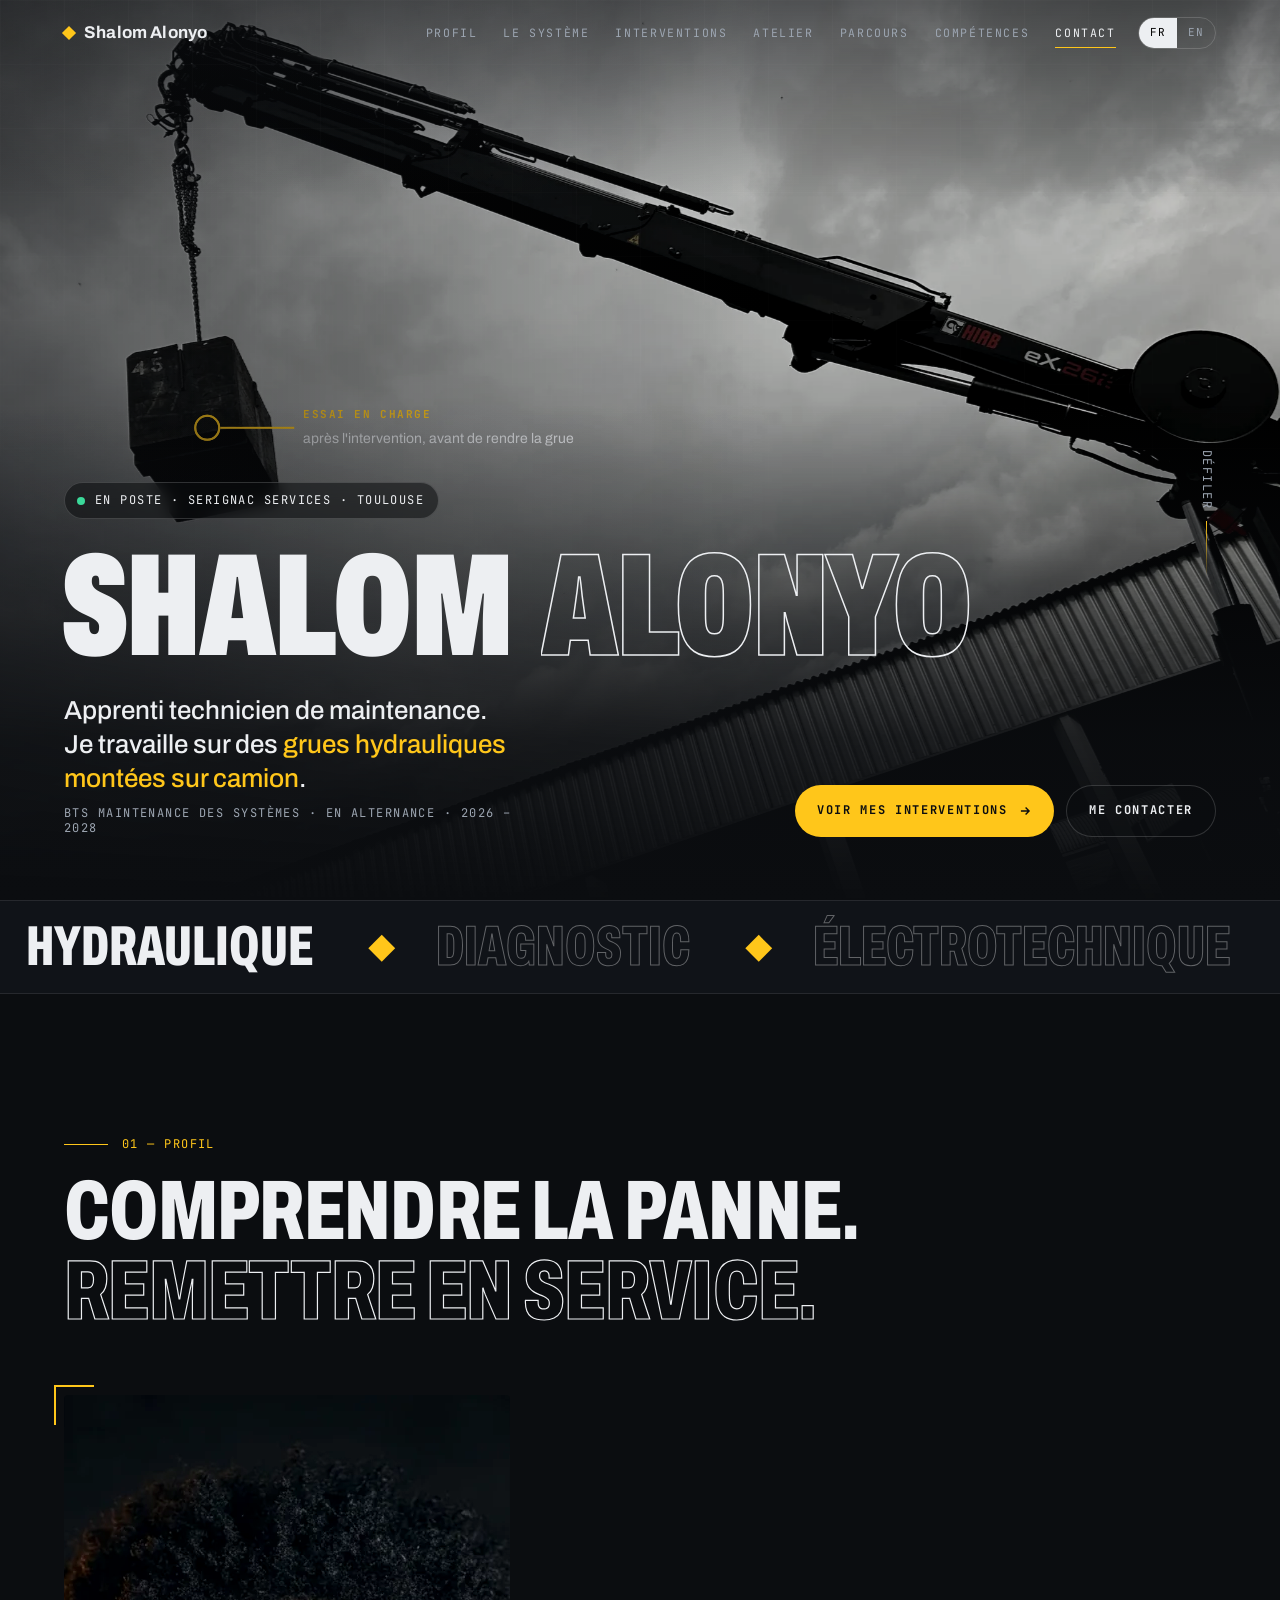
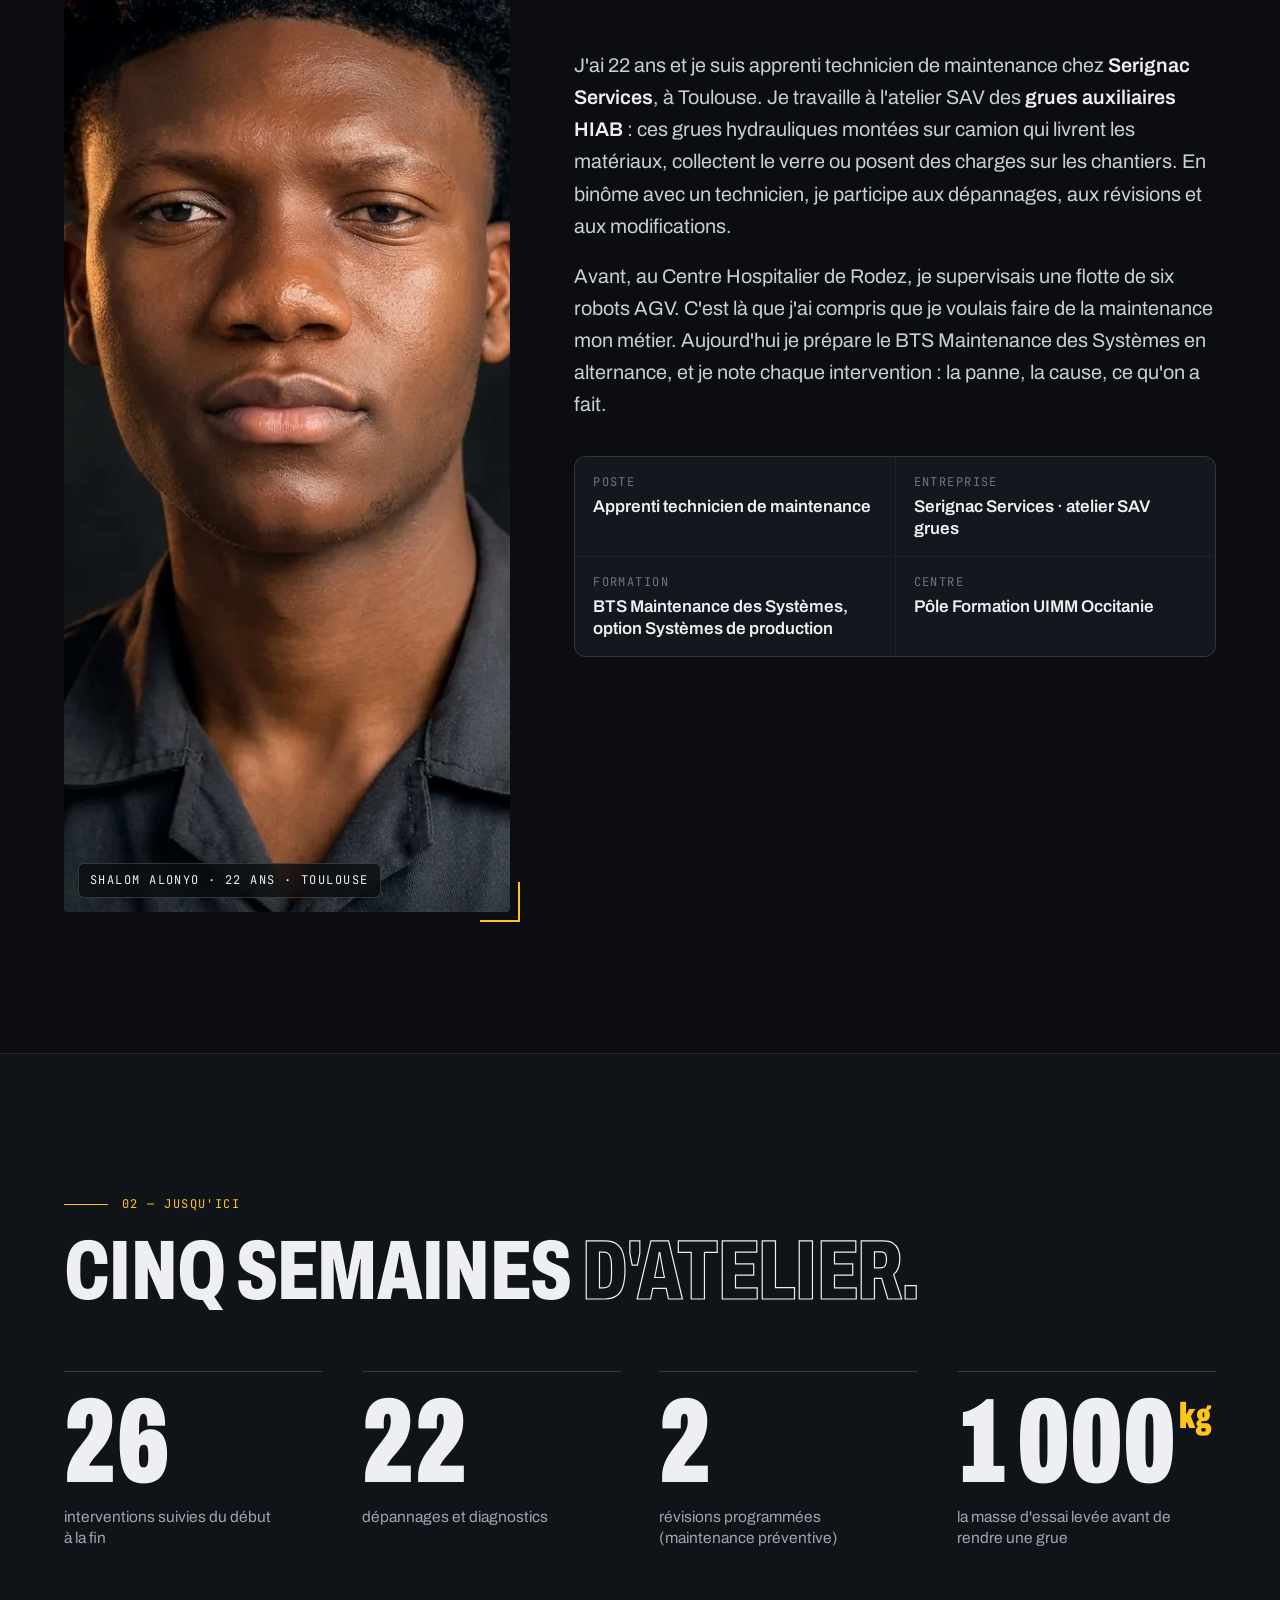
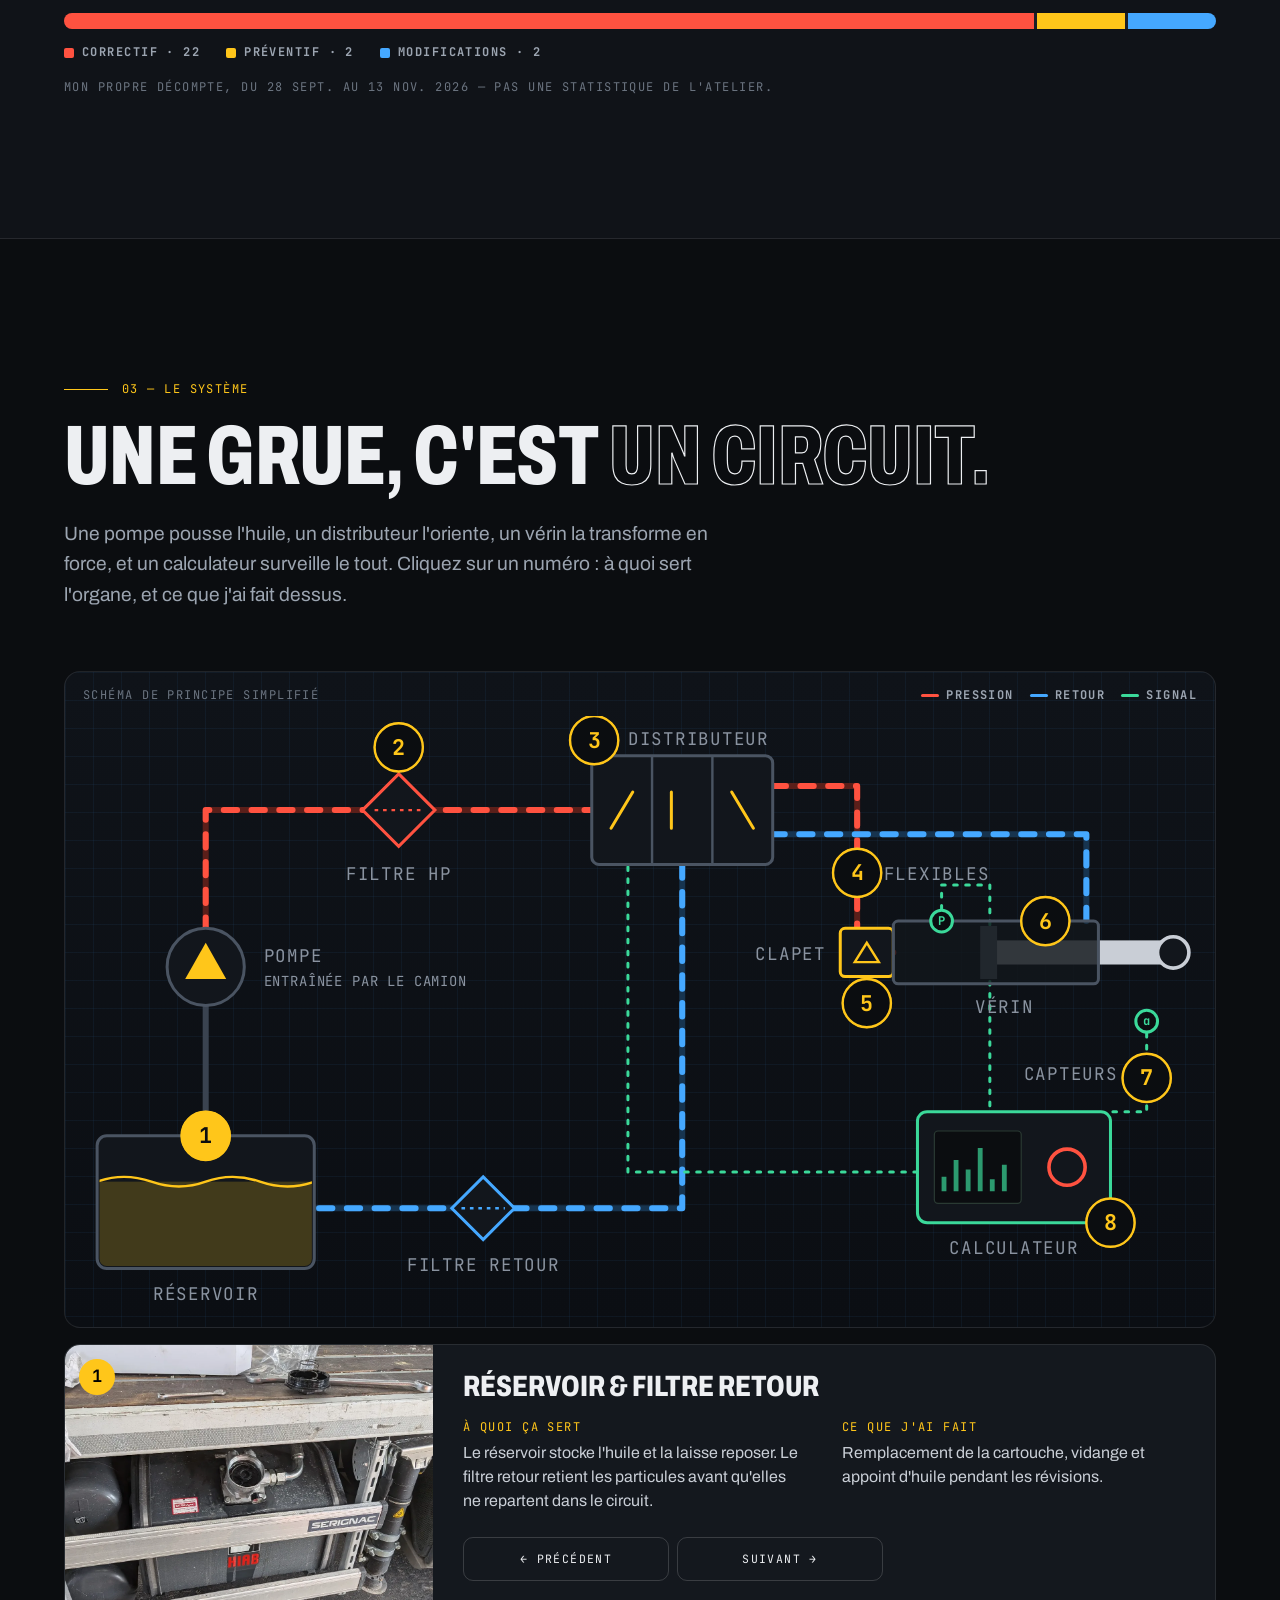
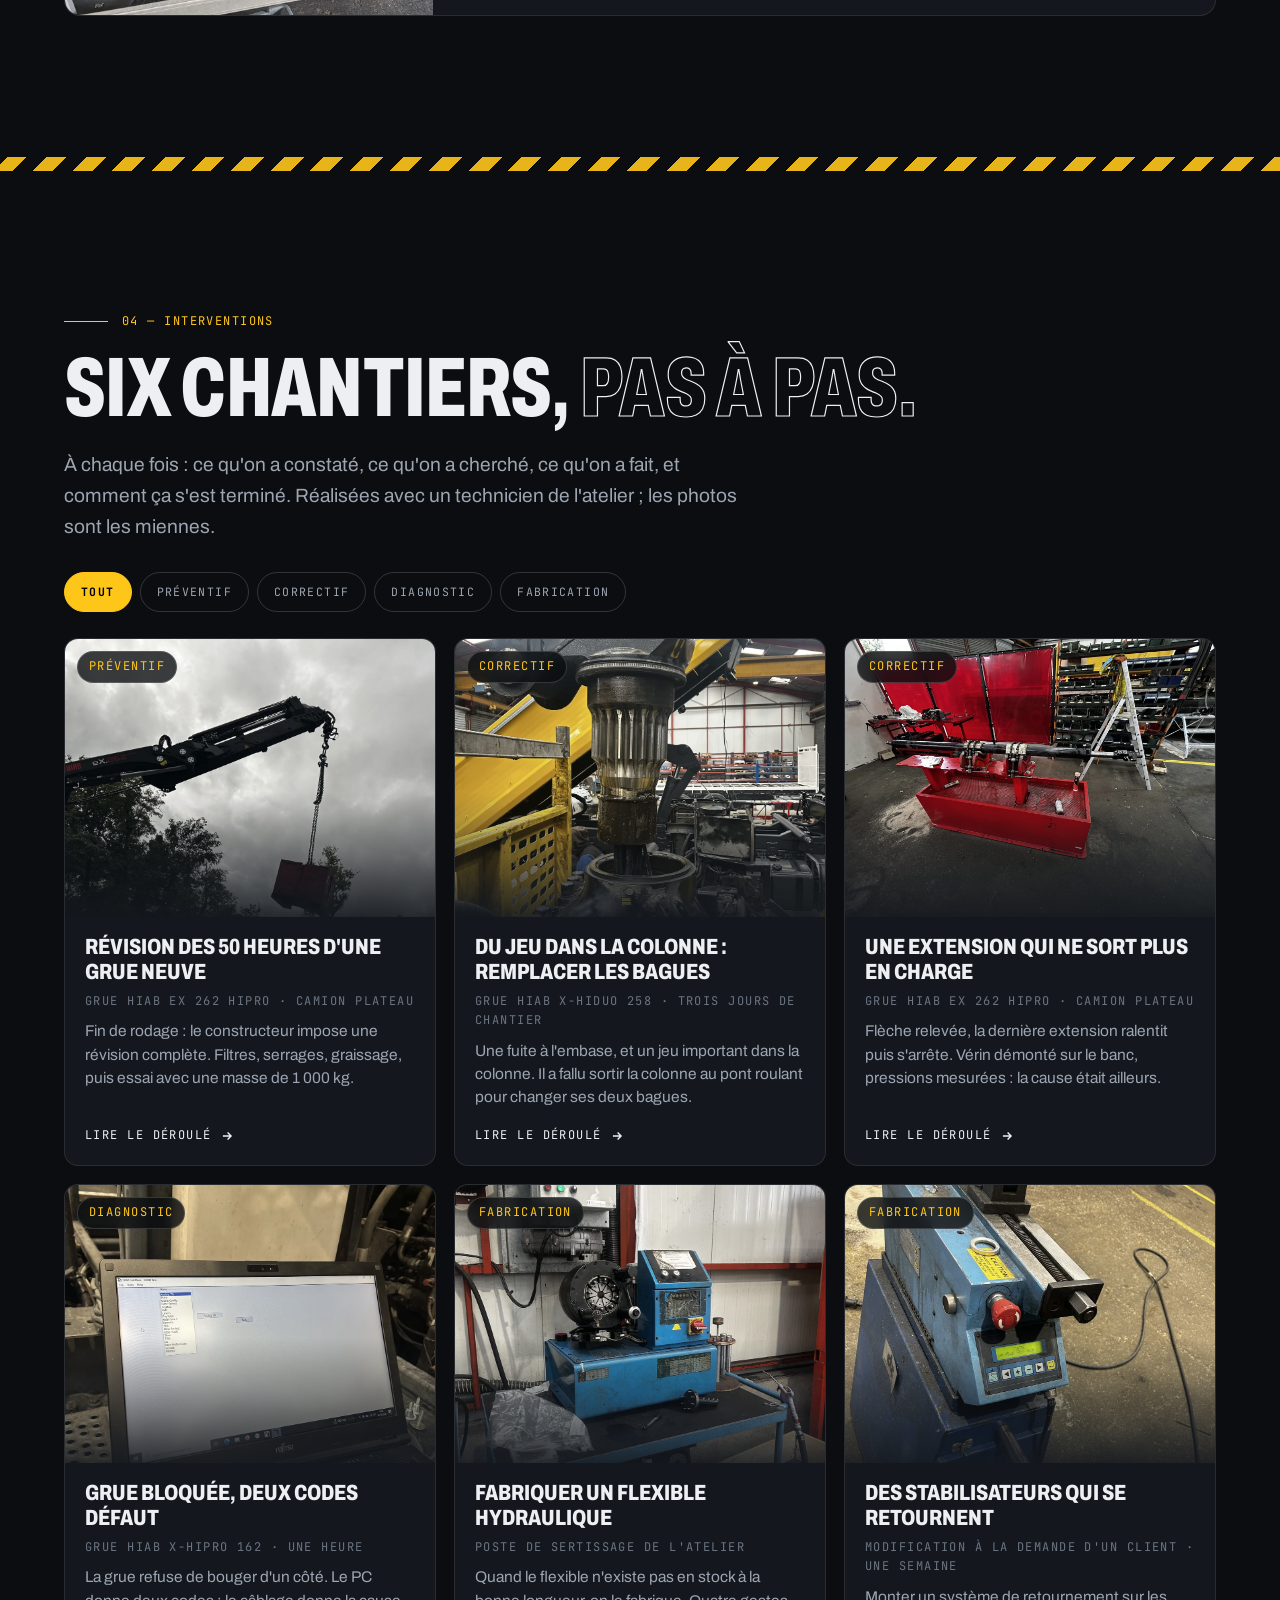
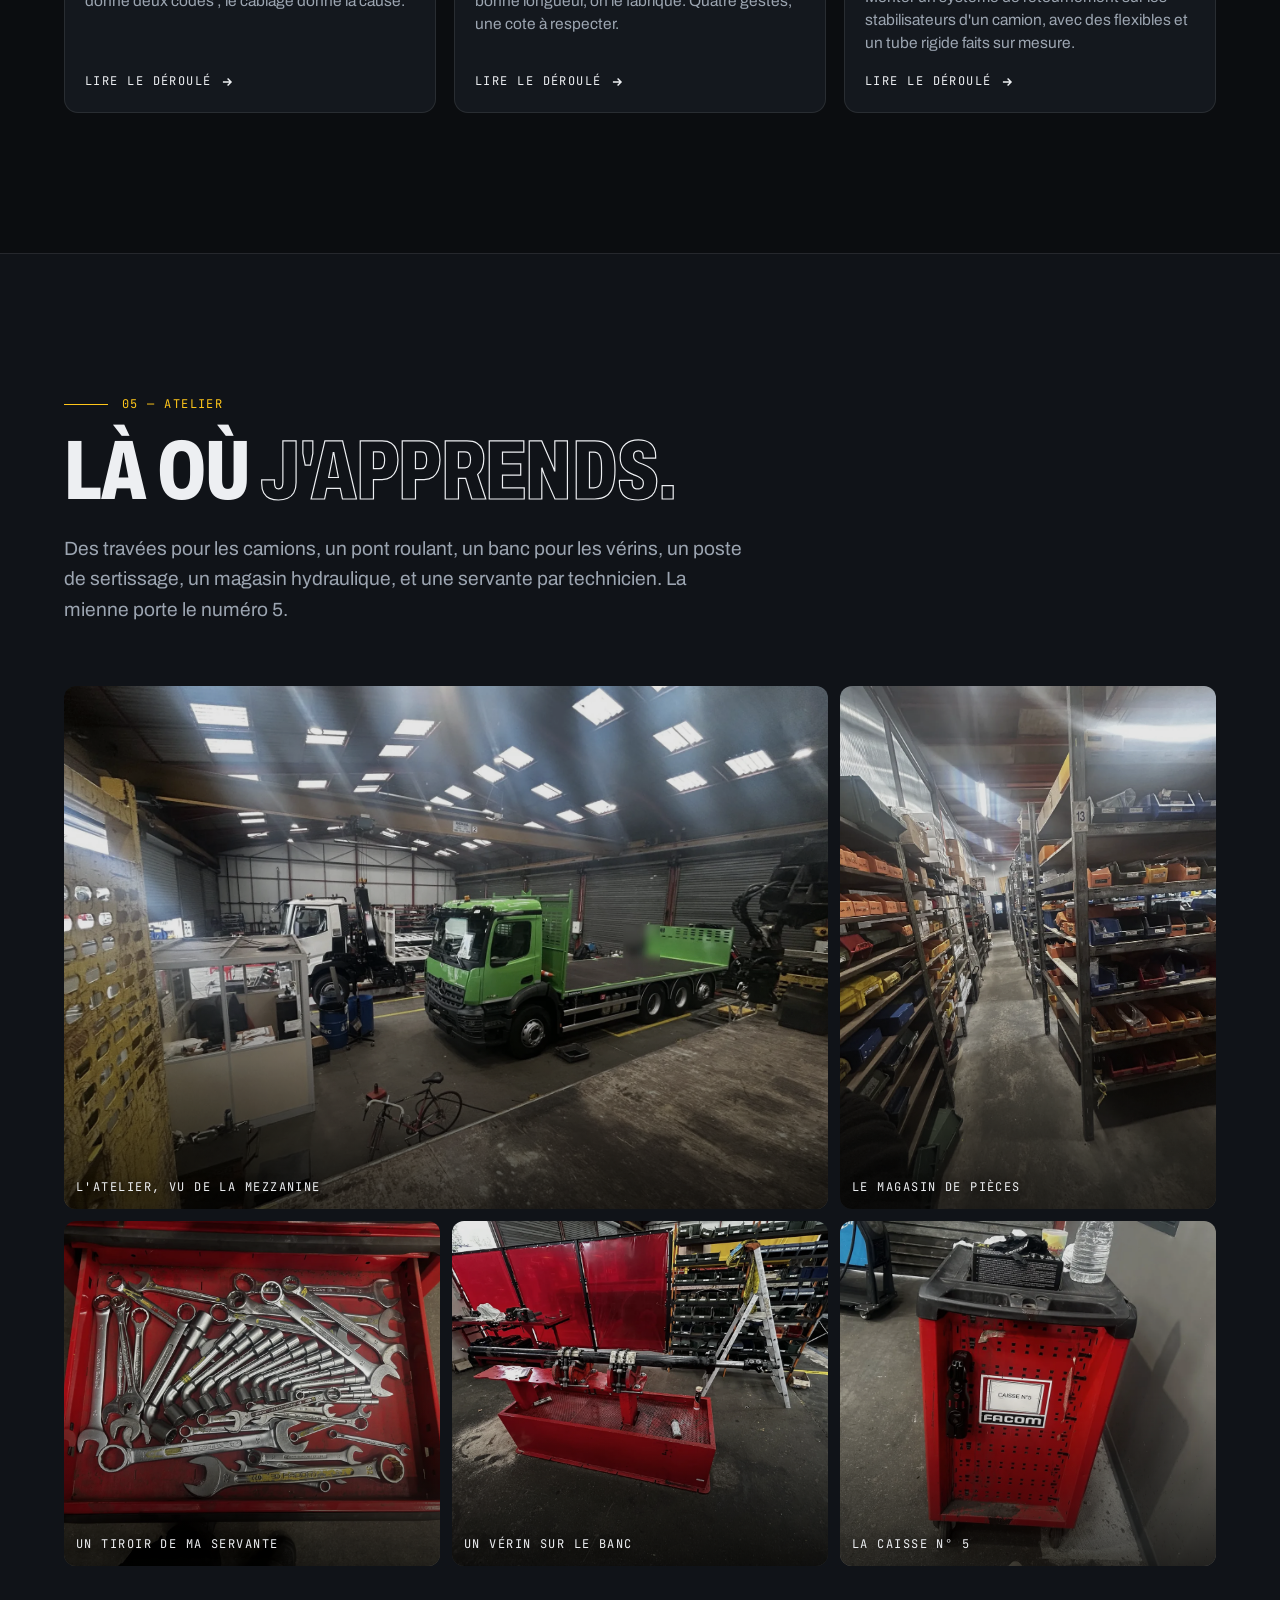
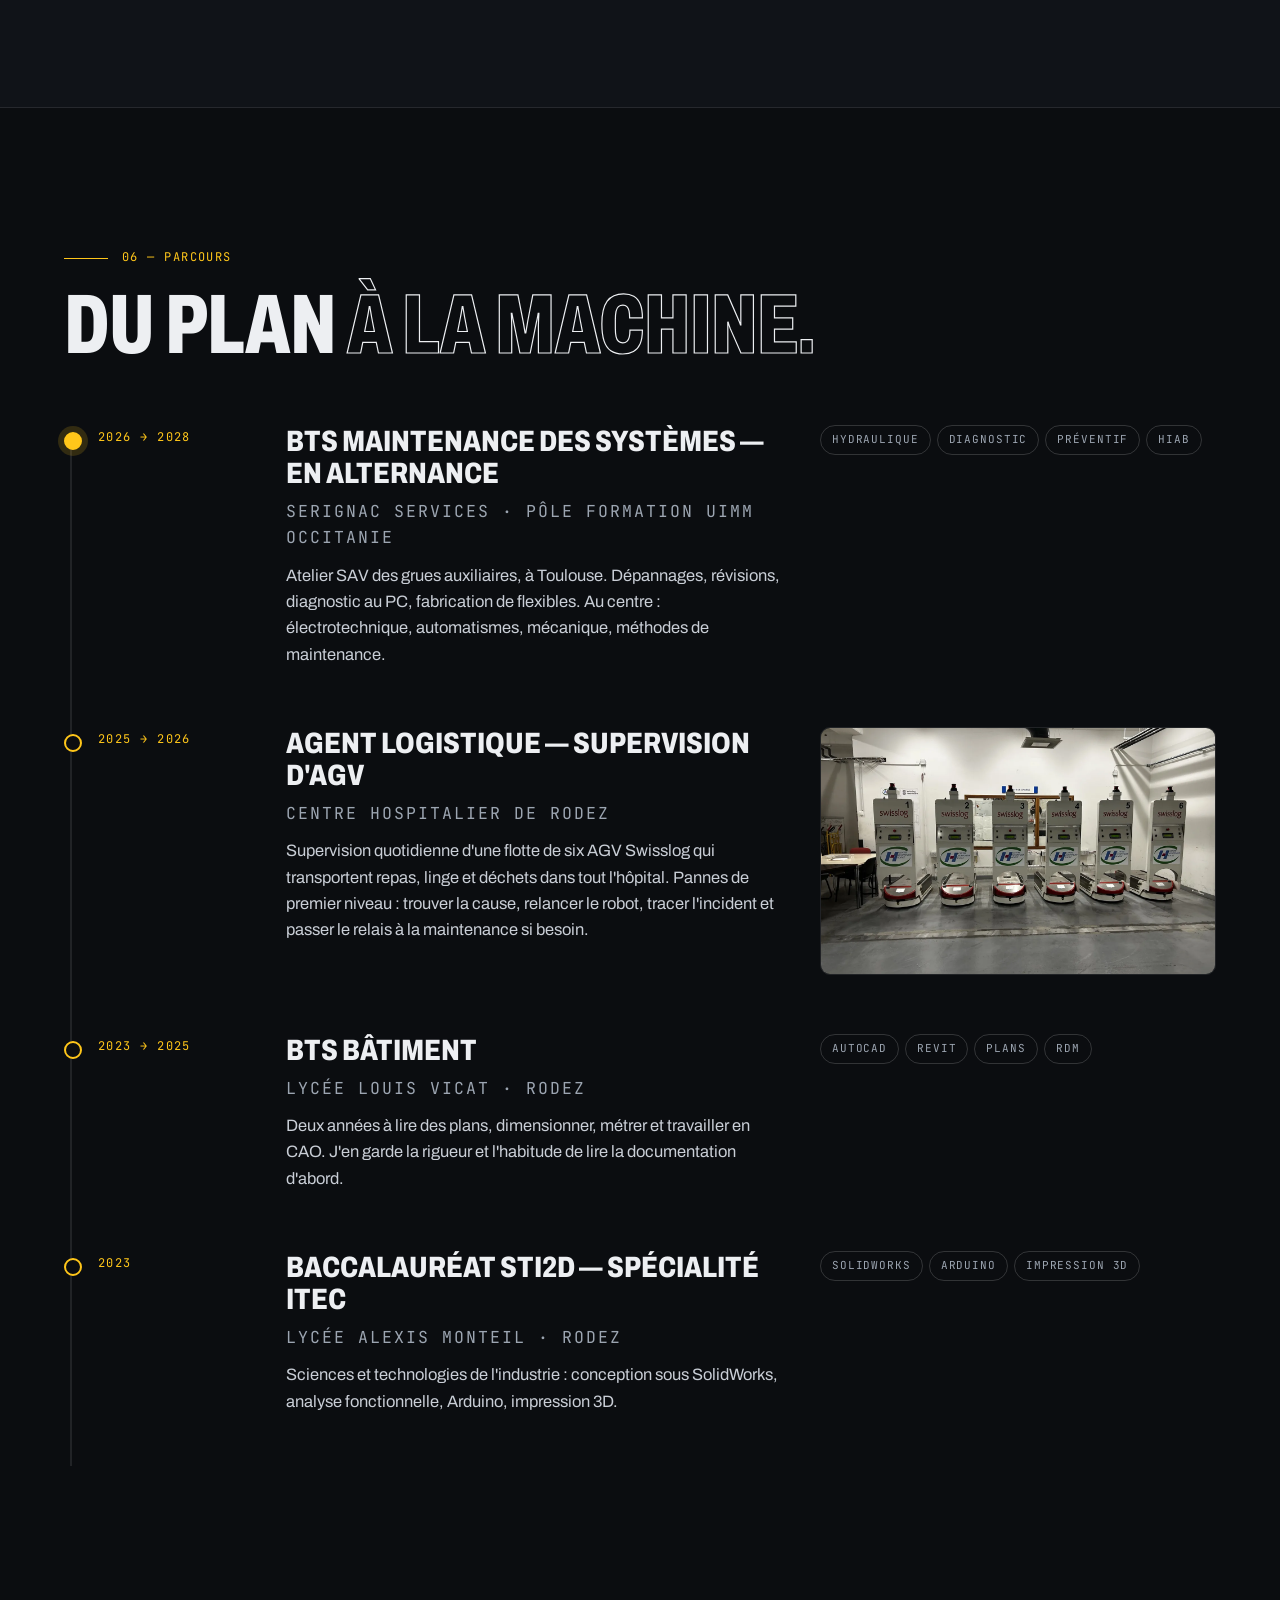
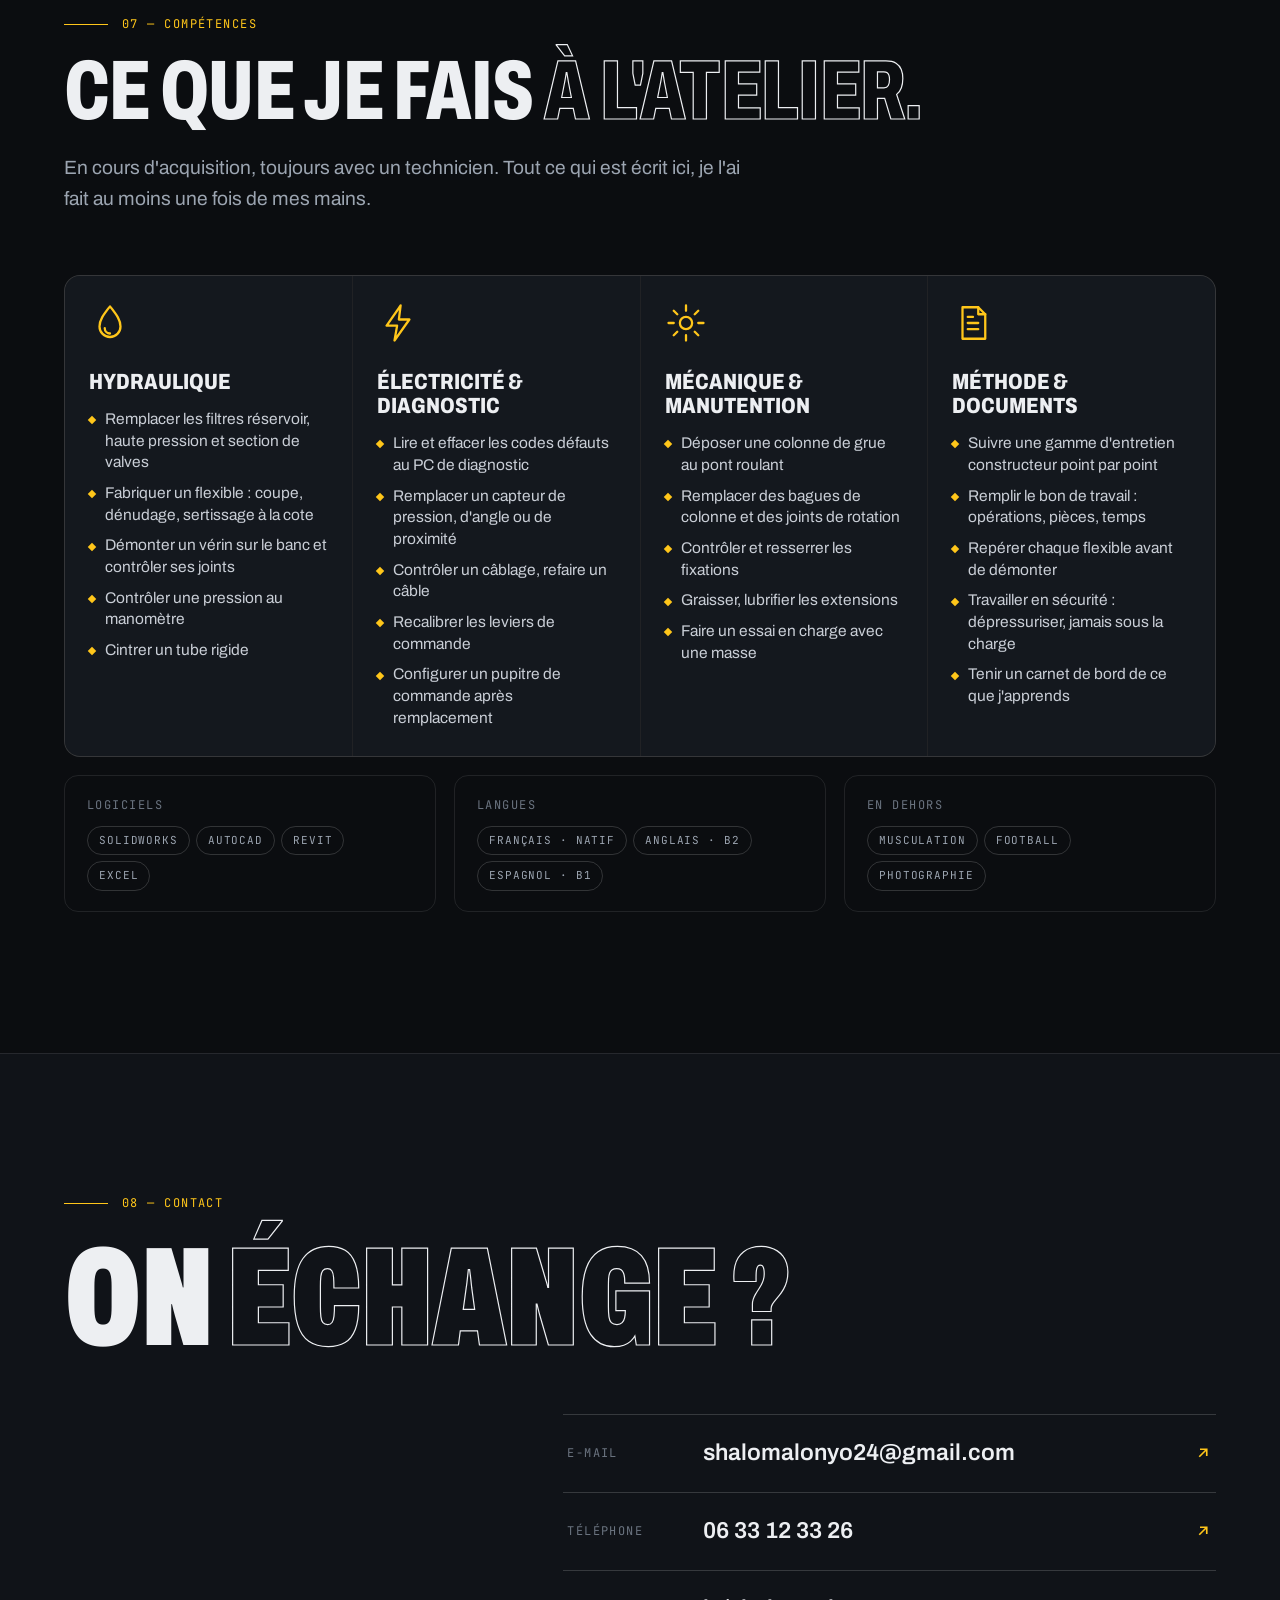
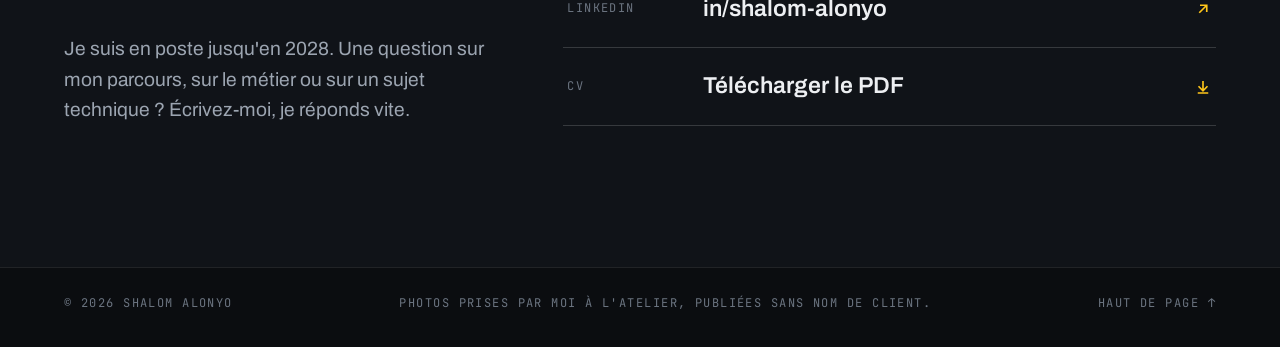
==== commit bed4fafd: "index: retire une source d'image vide dans la visionneuse" ====
--- a/index.html
+++ b/index.html
@@ -679,7 +679,7 @@
 </div></footer>
 
 <dialog id="dlg" aria-labelledby="dh"><div class="sheet"><button class="x" type="button" data-close aria-label="Fermer"><svg width="16" height="16" viewBox="0 0 24 24" fill="none" stroke="currentColor" stroke-width="2.6"><path d="M5 5l14 14M19 5 5 19"/></svg></button><div class="pics" id="dpics"></div><div class="ct"><span class="mono" id="dtag" style="color:var(--y)"></span><h3 id="dh"></h3><p class="mono" id="dmc" style="color:var(--dim)"></p><ol class="steps" id="dsteps"></ol><p class="learn" id="dlearn"></p></div></div></dialog>
-<dialog id="lb"><div class="big"><button class="x" type="button" data-close aria-label="Fermer"><svg width="16" height="16" viewBox="0 0 24 24" fill="none" stroke="currentColor" stroke-width="2.6"><path d="M5 5l14 14M19 5 5 19"/></svg></button><img id="lbimg" src="" alt=""><p class="mono" id="lbcap"></p></div></dialog>
+<dialog id="lb"><div class="big"><button class="x" type="button" data-close aria-label="Fermer"><svg width="16" height="16" viewBox="0 0 24 24" fill="none" stroke="currentColor" stroke-width="2.6"><path d="M5 5l14 14M19 5 5 19"/></svg></button><img id="lbimg" alt=""><p class="mono" id="lbcap"></p></div></dialog>
 
 <script>
 (() => {
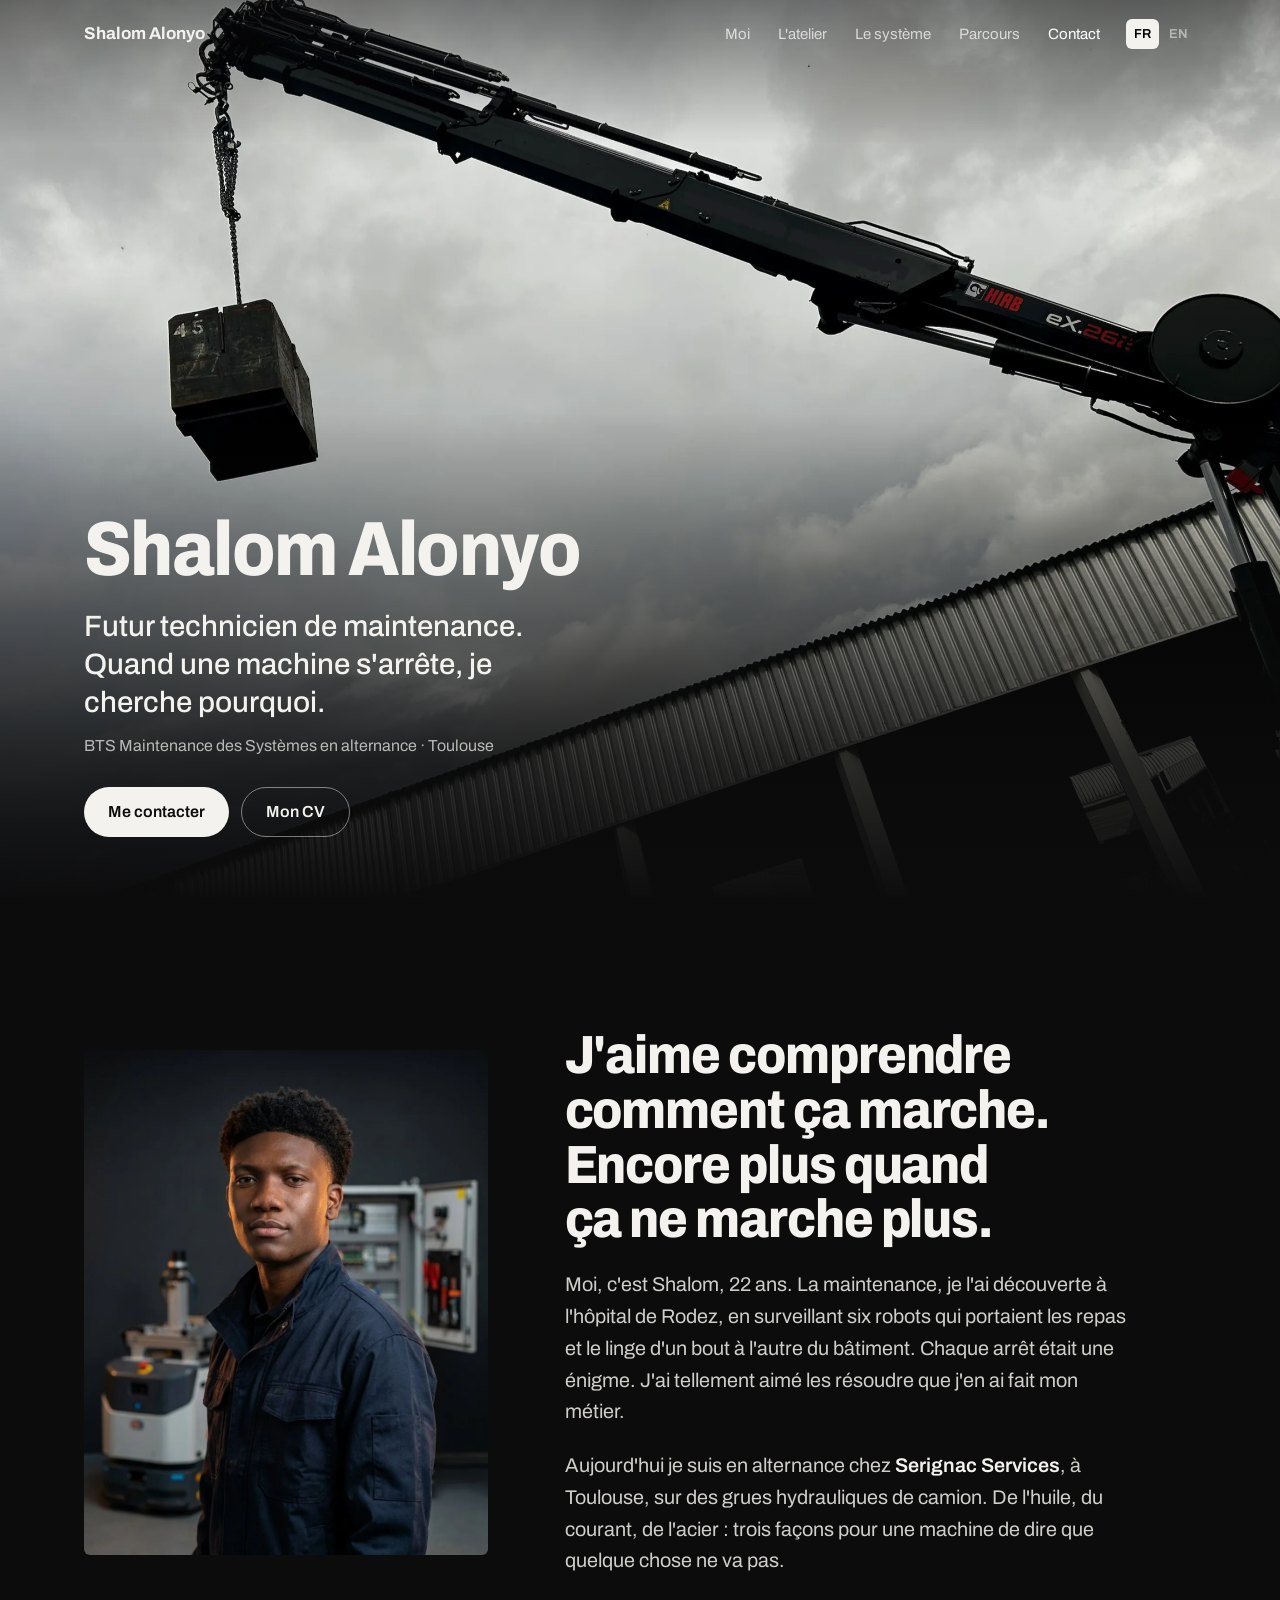
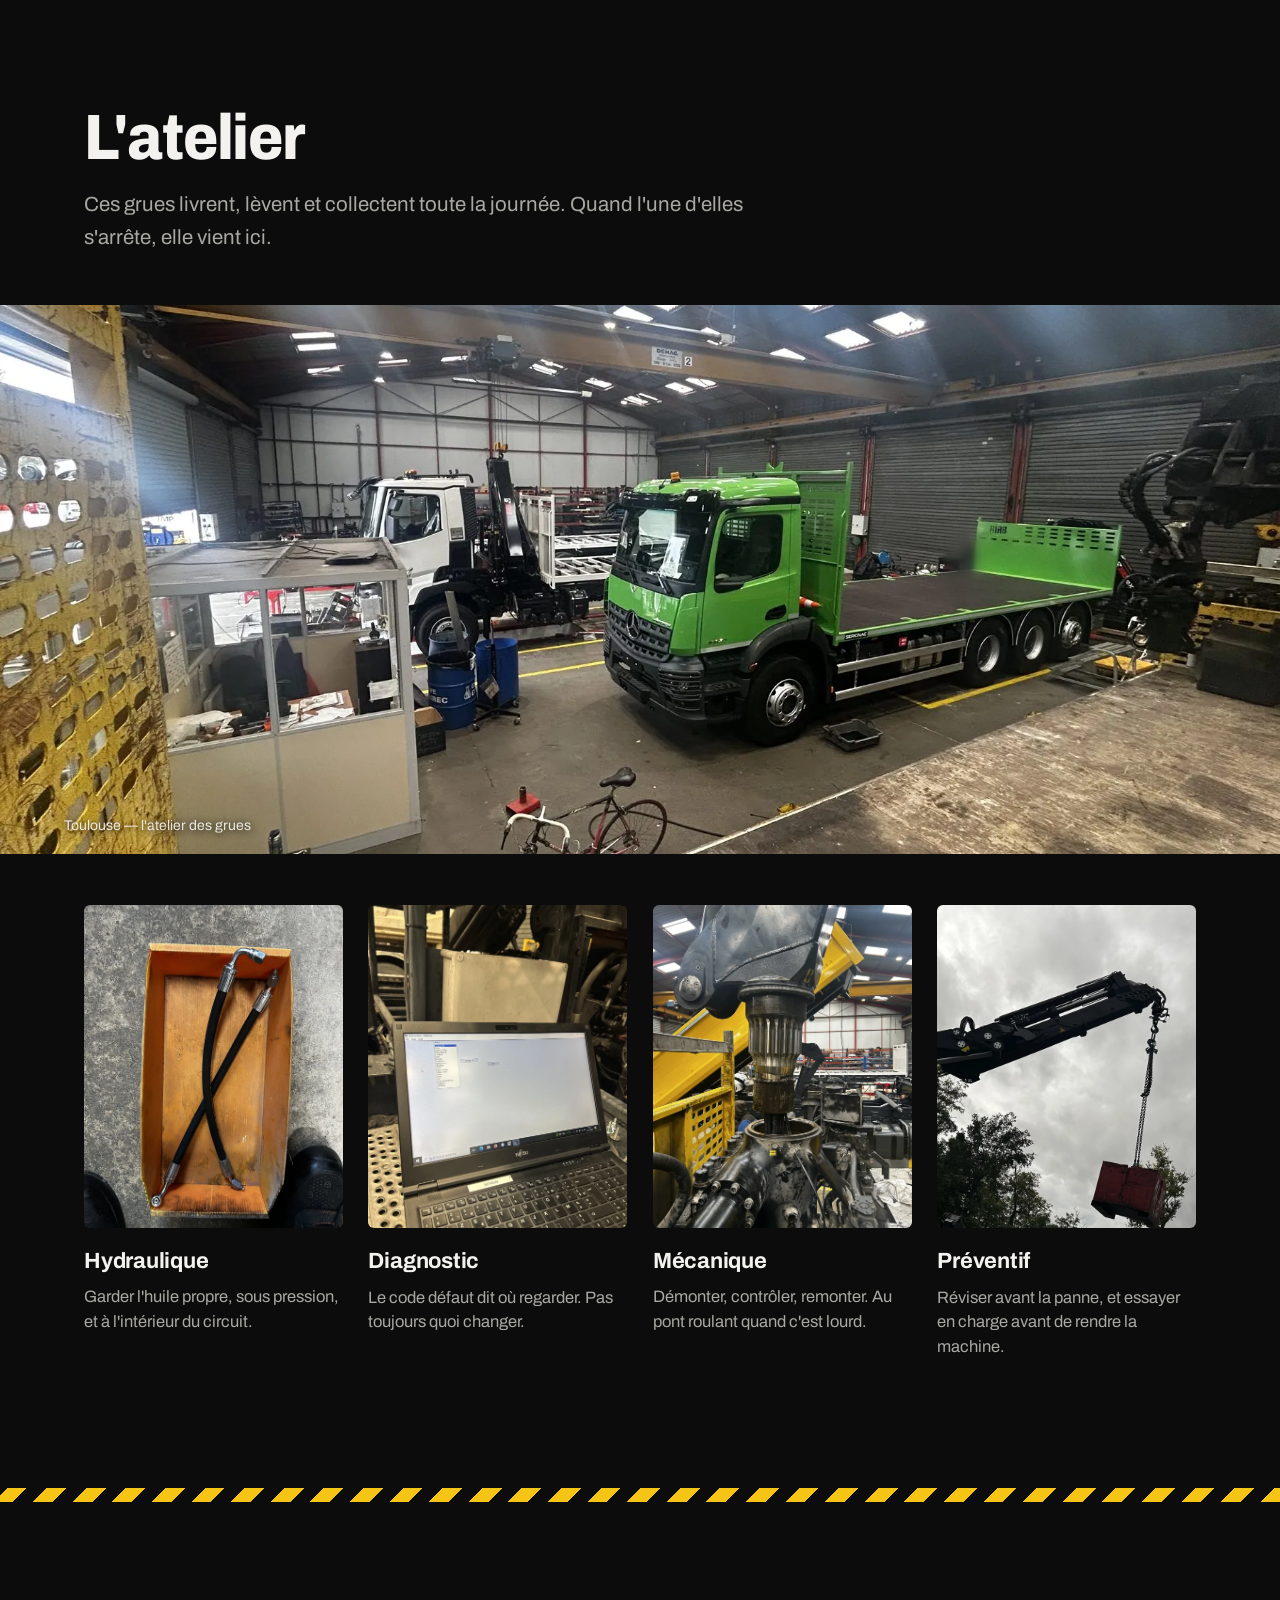
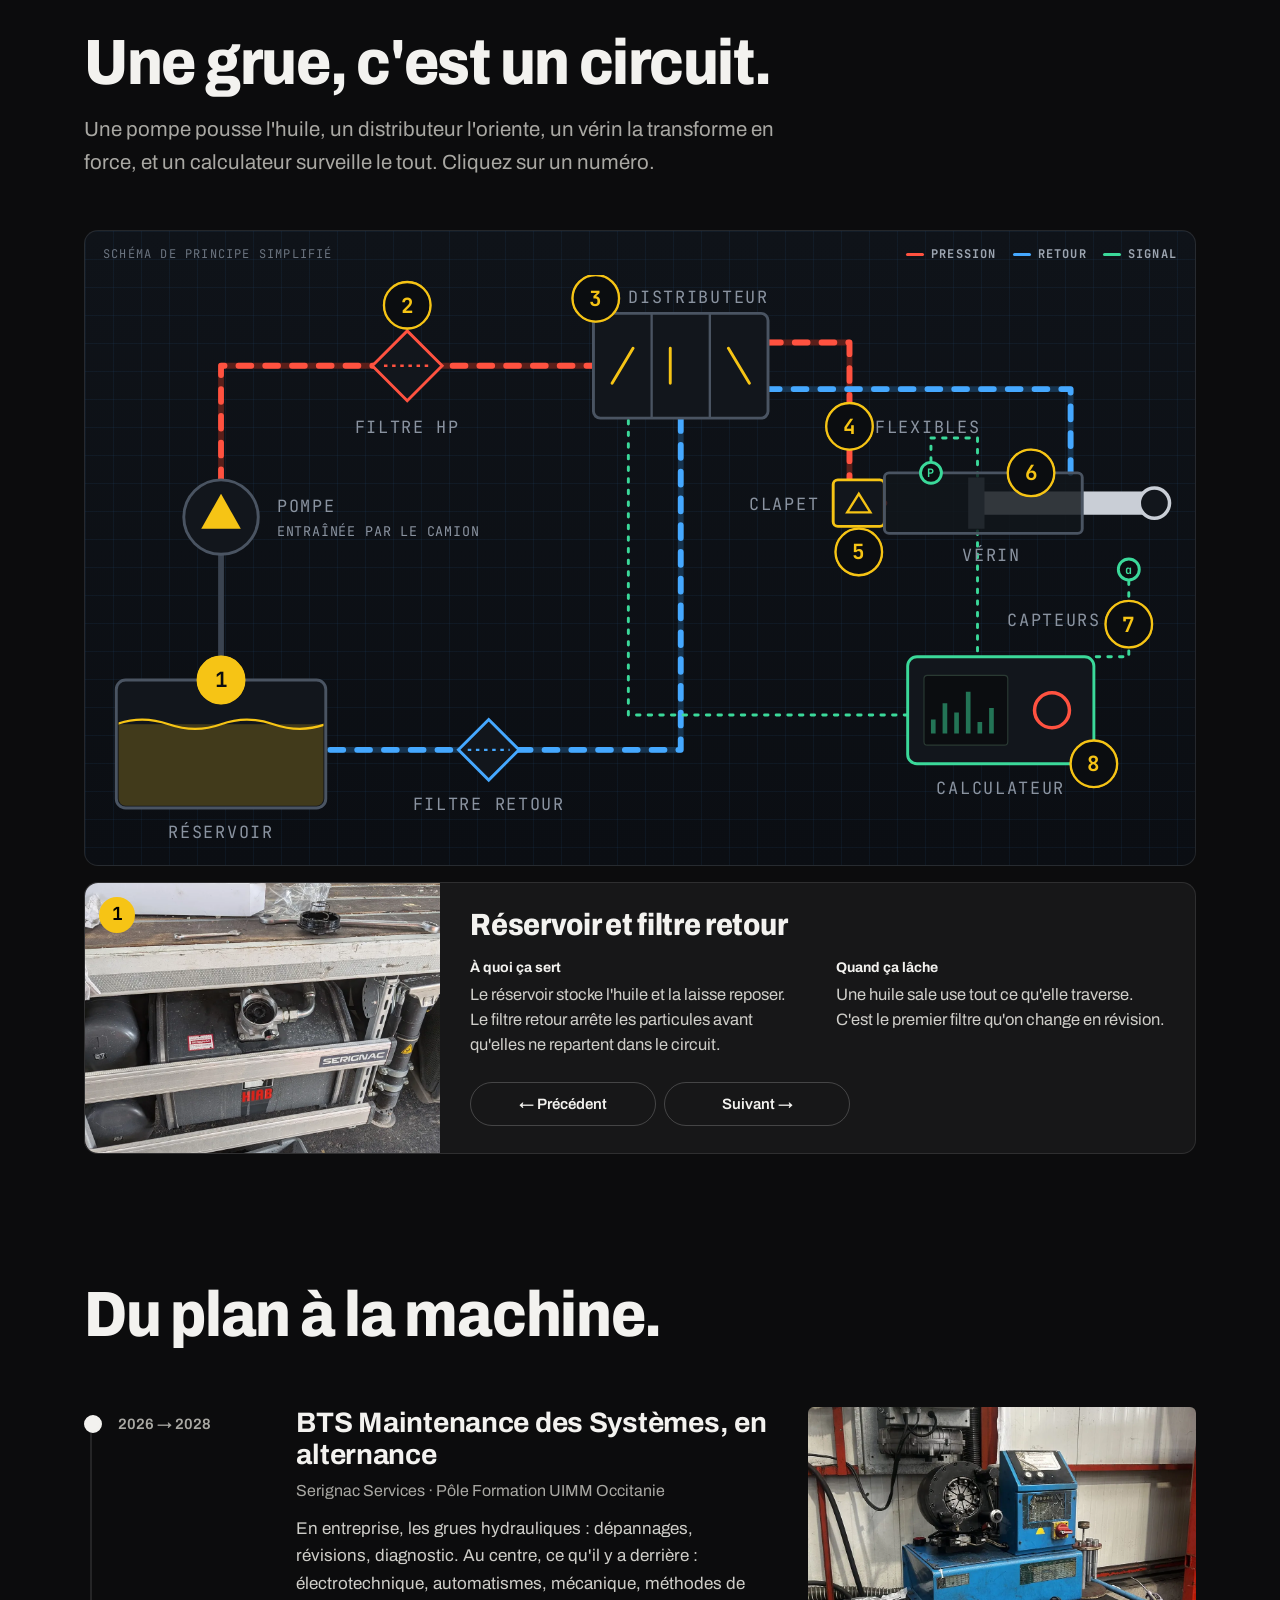
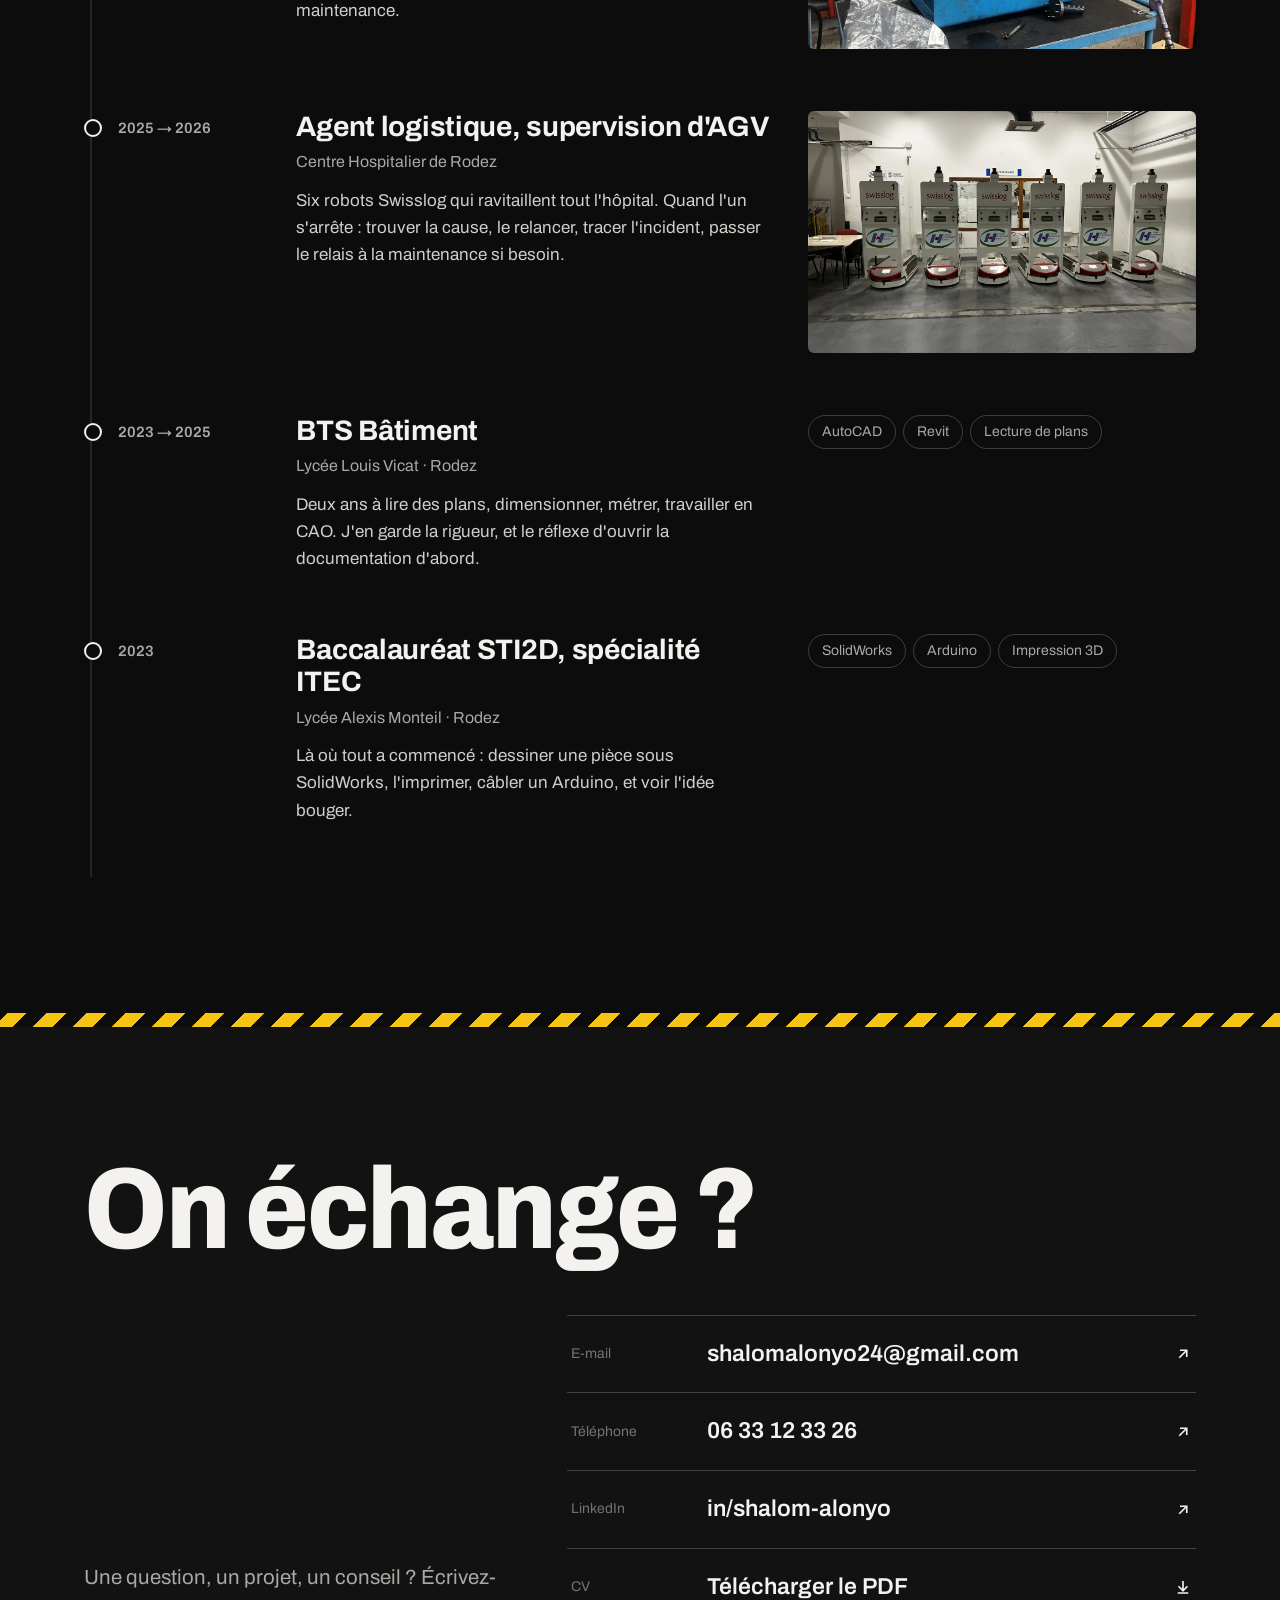
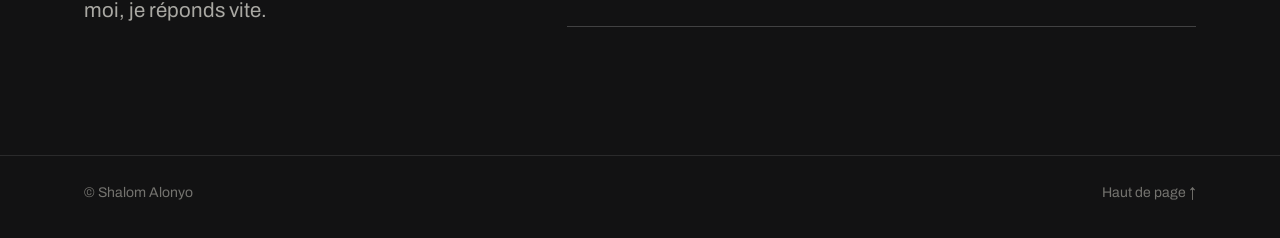
==== commit 246ef8f6: "Refonte v4 : plus sobre, plus personnelle ; CV avec photo" ====
--- a/index.html
+++ b/index.html
@@ -3,14 +3,14 @@
 <head>
 <meta charset="utf-8">
 <meta name="viewport" content="width=device-width, initial-scale=1">
-<title>Shalom Alonyo — Apprenti technicien de maintenance · Grues hydrauliques</title>
-<meta name="description" content="Shalom Alonyo, apprenti technicien de maintenance chez Serignac Services (Toulouse), en BTS Maintenance des Systèmes. Hydraulique, diagnostic, électrotechnique : mes interventions sur les grues auxiliaires HIAB.">
+<title>Shalom Alonyo — Technicien de maintenance en alternance · Toulouse</title>
+<meta name="description" content="Shalom Alonyo, futur technicien de maintenance. BTS Maintenance des Systèmes en alternance à Toulouse : hydraulique, diagnostic, électrotechnique, mécanique.">
 <meta name="author" content="Shalom Alonyo">
-<meta name="theme-color" content="#0B0D10">
+<meta name="theme-color" content="#0C0C0D">
 <link rel="canonical" href="https://shalomalonyo-glitch.github.io/Shalom-Alonyo/">
 <meta property="og:type" content="website">
-<meta property="og:title" content="Shalom Alonyo — Apprenti technicien de maintenance">
-<meta property="og:description" content="Hydraulique, diagnostic, électrotechnique : mes interventions sur les grues auxiliaires, en alternance chez Serignac Services (Toulouse).">
+<meta property="og:title" content="Shalom Alonyo — Technicien de maintenance en alternance">
+<meta property="og:description" content="Quand une machine s'arrête, je cherche pourquoi. Hydraulique, diagnostic, électrotechnique, mécanique.">
 <meta property="og:url" content="https://shalomalonyo-glitch.github.io/Shalom-Alonyo/">
 <meta property="og:image" content="https://shalomalonyo-glitch.github.io/Shalom-Alonyo/assets/og-card.jpg">
 <meta property="og:locale" content="fr_FR">
@@ -18,155 +18,99 @@
 <link rel="icon" type="image/png" href="assets/logo.png">
 <link rel="preconnect" href="https://fonts.googleapis.com">
 <link rel="preconnect" href="https://fonts.gstatic.com" crossorigin>
-<link href="https://fonts.googleapis.com/css2?family=Archivo:wdth,wght@62..125,300..900&family=JetBrains+Mono:wght@400;500;700&display=swap" rel="stylesheet">
+<link href="https://fonts.googleapis.com/css2?family=Archivo:wdth,wght@62..125,300..900&family=JetBrains+Mono:wght@500;700&display=swap" rel="stylesheet">
 <link rel="preload" as="image" href="assets/hero.webp">
 <script type="application/ld+json">
-{"@context":"https://schema.org","@type":"Person","name":"Shalom Alonyo","jobTitle":"Apprenti technicien de maintenance","url":"https://shalomalonyo-glitch.github.io/Shalom-Alonyo/","image":"https://shalomalonyo-glitch.github.io/Shalom-Alonyo/assets/portrait.webp","address":{"@type":"PostalAddress","addressLocality":"Toulouse","addressCountry":"FR"},"worksFor":{"@type":"Organization","name":"Serignac Services"},"alumniOf":[{"@type":"EducationalOrganization","name":"Pôle Formation UIMM Occitanie"}],"knowsAbout":["Maintenance industrielle","Hydraulique","Diagnostic de pannes","Électrotechnique","Grues auxiliaires"],"sameAs":["https://www.linkedin.com/in/shalom-alonyo/","https://github.com/shalomalonyo-glitch"]}
+{"@context":"https://schema.org","@type":"Person","name":"Shalom Alonyo","jobTitle":"Technicien de maintenance en alternance","url":"https://shalomalonyo-glitch.github.io/Shalom-Alonyo/","image":"https://shalomalonyo-glitch.github.io/Shalom-Alonyo/assets/moi.webp","address":{"@type":"PostalAddress","addressLocality":"Toulouse","addressCountry":"FR"},"worksFor":{"@type":"Organization","name":"Serignac Services"},"alumniOf":[{"@type":"EducationalOrganization","name":"Pôle Formation UIMM Occitanie"}],"knowsAbout":["Maintenance industrielle","Hydraulique","Diagnostic de pannes","Électrotechnique","Mécanique"],"sameAs":["https://www.linkedin.com/in/shalom-alonyo/","https://github.com/shalomalonyo-glitch"]}
 </script>
 <style>
 :root{
-  --bg:#0B0D10; --bg2:#101318; --card:#14181E; --card2:#1A1F27; --line:rgba(255,255,255,.09); --line2:rgba(255,255,255,.16);
-  --tx:#EDEFF2; --mut:#9CA5B1; --dim:#6B7480;
-  --y:#FFC61A; --y2:#FFD95A; --red:#FF5240; --blue:#45A8FF; --green:#3BD99A;
-  --disp:"Archivo",system-ui,sans-serif; --mono:"JetBrains Mono",ui-monospace,Menlo,monospace;
-  --pad:clamp(20px,5vw,72px); --max:1280px; --ease:cubic-bezier(.2,.7,.1,1);
+  --bg:#0C0C0D; --bg2:#121213; --card:#171718; --line:rgba(255,255,255,.1); --line2:rgba(255,255,255,.2);
+  --tx:#F3F2EF; --mut:#A9A8A3; --dim:#74736F;
+  --mark:#F6C415; --y:#F6C415; --red:#FF5240; --blue:#45A8FF; --green:#3BD99A;
+  --f:"Archivo",system-ui,-apple-system,"Segoe UI",sans-serif; --mono:"JetBrains Mono",ui-monospace,Menlo,monospace;
+  --pad:clamp(20px,5vw,72px); --max:1240px; --ease:cubic-bezier(.2,.7,.1,1);
 }
 *{box-sizing:border-box;margin:0;padding:0}
 html{scroll-behavior:smooth;-webkit-text-size-adjust:100%}
-body{background:var(--bg);color:var(--tx);font-family:var(--disp);font-size:17px;line-height:1.6;overflow-x:hidden;-webkit-font-smoothing:antialiased}
+body{background:var(--bg);color:var(--tx);font-family:var(--f);font-size:18px;line-height:1.6;overflow-x:hidden;-webkit-font-smoothing:antialiased}
 img{display:block;max-width:100%}
 a{color:inherit;text-decoration:none}
 button{font:inherit;color:inherit;background:none;border:0;cursor:pointer}
-::selection{background:var(--y);color:#000}
-:focus-visible{outline:2px solid var(--y);outline-offset:3px;border-radius:4px}
+::selection{background:var(--tx);color:#000}
+:focus-visible{outline:2px solid var(--tx);outline-offset:3px;border-radius:4px}
 .wrap{max-width:var(--max);margin:0 auto;padding:0 var(--pad)}
-.mono{font-family:var(--mono);font-size:12px;letter-spacing:.12em;text-transform:uppercase}
-.skip{position:absolute;left:-999px;top:0;background:var(--y);color:#000;padding:10px 14px;z-index:99}
+.skip{position:absolute;left:-999px;top:0;background:var(--tx);color:#000;padding:10px 14px;z-index:99}
 .skip:focus{left:10px;top:10px}
 
-/* barre de progression */
-#prog{position:fixed;left:0;top:0;height:3px;width:100%;background:var(--y);transform-origin:0 50%;transform:scaleX(0);z-index:60}
-
 /* navigation */
-.nav{position:fixed;inset:0 0 auto 0;z-index:50;transition:background .3s,border-color .3s,transform .4s var(--ease);border-bottom:1px solid transparent}
-.nav.solid{background:rgba(11,13,16,.82);backdrop-filter:blur(14px);-webkit-backdrop-filter:blur(14px);border-color:var(--line)}
+.nav{position:fixed;inset:0 0 auto 0;z-index:50;transition:background .3s,transform .4s var(--ease)}
+.nav.solid{background:rgba(12,12,13,.86);backdrop-filter:blur(14px);-webkit-backdrop-filter:blur(14px)}
 .nav.hide{transform:translateY(-100%)}
-.nav .in{display:flex;align-items:center;gap:22px;height:66px}
-.brand{display:flex;align-items:center;gap:10px;font-weight:700;letter-spacing:.01em;white-space:nowrap}
-.brand i{width:10px;height:10px;background:var(--y);display:block;transform:rotate(45deg)}
-.links{display:flex;gap:26px;margin-left:auto}
-.links a{font-family:var(--mono);font-size:11.5px;letter-spacing:.14em;text-transform:uppercase;color:var(--mut);position:relative;padding:6px 0;transition:color .2s}
-.links a::after{content:"";position:absolute;left:0;bottom:0;height:1px;width:100%;background:var(--y);transform:scaleX(0);transform-origin:0 50%;transition:transform .3s var(--ease)}
-.links a:hover,.links a.on{color:var(--tx)}
-.links a:hover::after,.links a.on::after{transform:scaleX(1)}
-.lang{display:flex;border:1px solid var(--line2);border-radius:999px;overflow:hidden}
-.lang button{font-family:var(--mono);font-size:11px;letter-spacing:.1em;padding:6px 11px;color:var(--mut)}
-.lang button[aria-pressed=true]{background:var(--tx);color:#000}
-.burger{display:none;width:42px;height:42px;border:1px solid var(--line2);border-radius:10px;align-items:center;justify-content:center}
-.burger span{display:block;width:18px;height:2px;background:var(--tx);box-shadow:0 6px 0 var(--tx),0 -6px 0 var(--tx)}
-
-/* hero */
+.nav .in{display:flex;align-items:center;gap:26px;height:68px}
+.brand{font-weight:700;font-size:17px;white-space:nowrap}
+.links{display:flex;gap:28px;margin-left:auto}
+.links a{font-size:15px;color:rgba(243,242,239,.78);transition:color .2s}
+.links a:hover,.links a.on{color:#fff}
+.lang{display:flex;gap:2px;font-size:13px;font-weight:600}
+.lang button{padding:5px 8px;border-radius:6px;color:rgba(243,242,239,.55)}
+.lang button[aria-pressed=true]{color:#000;background:var(--tx)}
+.burger{display:none;width:42px;height:42px;align-items:center;justify-content:center}
+.burger span{display:block;width:20px;height:2px;background:var(--tx);box-shadow:0 6px 0 var(--tx),0 -6px 0 var(--tx)}
+
+/* accueil */
 .hero{position:relative;min-height:100svh;display:flex;align-items:flex-end;overflow:hidden;isolation:isolate}
-.hero .media{position:absolute;inset:-6% 0 -6% 0;z-index:-2;will-change:transform}
-.hero .media img{width:100%;height:100%;object-fit:cover;filter:saturate(.55) contrast(1.08) brightness(.82);transform:scale(1.14);animation:kb 2.6s var(--ease) .1s forwards}
-@keyframes kb{to{transform:scale(1.02)}}
-.hero::before{content:"";position:absolute;inset:0;z-index:-1;background:
-  linear-gradient(180deg,rgba(11,13,16,.55) 0%,rgba(11,13,16,0) 22%,rgba(11,13,16,0) 45%,rgba(11,13,16,.86) 82%,var(--bg) 100%),
-  linear-gradient(90deg,rgba(11,13,16,.55) 0%,rgba(11,13,16,0) 60%)}
-.hero::after{content:"";position:absolute;inset:0;z-index:-1;opacity:.5;background-image:linear-gradient(rgba(255,255,255,.035) 1px,transparent 1px),linear-gradient(90deg,rgba(255,255,255,.035) 1px,transparent 1px);background-size:64px 64px;mask-image:linear-gradient(180deg,#000,transparent 70%)}
-.hero .in{width:100%;padding-bottom:clamp(40px,7vh,84px);padding-top:120px}
-.chip{display:inline-flex;align-items:center;gap:10px;border:1px solid var(--line2);background:rgba(11,13,16,.55);backdrop-filter:blur(8px);border-radius:999px;padding:8px 14px 8px 12px}
-.chip b{width:8px;height:8px;border-radius:50%;background:var(--green);box-shadow:0 0 0 0 rgba(59,217,154,.6);animation:pulse 2s infinite}
-@keyframes pulse{70%{box-shadow:0 0 0 9px rgba(59,217,154,0)}100%{box-shadow:0 0 0 0 rgba(59,217,154,0)}}
-h1{font-stretch:62%;font-weight:900;text-transform:uppercase;line-height:.84;letter-spacing:-.012em;font-size:clamp(66px,11.4vw,178px);margin:18px 0 0 -.03em;display:flex;flex-wrap:wrap;gap:0 .2em}
-h1 .l{display:block;overflow:hidden;padding-top:.06em}
-h1 .l>span{display:block;transform:translateY(105%);animation:up 1.1s var(--ease) forwards}
-h1 .l:nth-child(2)>span{animation-delay:.12s;color:transparent;-webkit-text-stroke:1.5px var(--tx)}
-@keyframes up{to{transform:none}}
-.hero .sub{display:grid;grid-template-columns:minmax(0,1fr) auto;gap:28px;align-items:end;margin-top:26px}
-.hero .role{font-size:clamp(18px,2.1vw,26px);line-height:1.3;font-weight:500;max-width:30ch}
-.hero .role em{font-style:normal;color:var(--y)}
-.hero .role small{display:block;margin-top:10px;font-family:var(--mono);font-size:12px;letter-spacing:.12em;text-transform:uppercase;color:var(--mut);font-weight:400}
-.cta{display:flex;gap:12px;flex-wrap:wrap}
-.btn{display:inline-flex;align-items:center;gap:10px;height:52px;padding:0 22px;border-radius:999px;font-family:var(--mono);font-size:12px;letter-spacing:.14em;text-transform:uppercase;font-weight:700;transition:transform .25s var(--ease),background .2s,color .2s,border-color .2s}
-.btn.p{background:var(--y);color:#0B0D10}
-.btn.p:hover{background:var(--y2);transform:translateY(-2px)}
-.btn.s{border:1px solid var(--line2);background:rgba(11,13,16,.4);backdrop-filter:blur(8px)}
-.btn.s:hover{border-color:var(--tx);transform:translateY(-2px)}
-.btn svg{width:14px;height:14px}
-.fade{opacity:0;animation:fd .9s ease .55s forwards}
-@keyframes fd{to{opacity:1}}
-/* repère sur la charge */
-.spot{position:absolute;left:0;top:0;z-index:1;pointer-events:none;opacity:0;animation:fd .8s ease 1.5s forwards}
-.spot .ring{position:absolute;left:-13px;top:-13px;width:26px;height:26px;border:2px solid var(--y);border-radius:50%}
-.spot .ring::after{content:"";position:absolute;inset:-2px;border:2px solid var(--y);border-radius:50%;animation:ring 2.2s ease-out infinite}
-@keyframes ring{to{transform:scale(2.8);opacity:0}}
-.spot .ln{position:absolute;left:13px;top:-1px;height:2px;width:0;background:var(--y);animation:ln .6s var(--ease) 1.9s forwards}
-@keyframes ln{to{width:74px}}
-.spot .tag{position:absolute;left:96px;top:-22px;white-space:nowrap;opacity:0;animation:fd .5s ease 2.3s forwards}
-.spot .tag b{display:block;font-family:var(--mono);font-size:11px;letter-spacing:.14em;text-transform:uppercase;color:var(--y)}
-.spot .tag span{font-size:14px;color:var(--tx)}
-.scroll{position:absolute;right:var(--pad);top:50%;writing-mode:vertical-rl;color:var(--mut);display:flex;align-items:center;gap:12px}
-.scroll::after{content:"";width:1px;height:56px;background:linear-gradient(var(--y),transparent);animation:drop 2s ease-in-out infinite}
-@keyframes drop{0%{transform:scaleY(0);transform-origin:top}50%{transform:scaleY(1);transform-origin:top}51%{transform-origin:bottom}100%{transform:scaleY(0);transform-origin:bottom}}
-
-/* bandeau défilant */
-.mq{border-block:1px solid var(--line);overflow:hidden;background:var(--bg2)}
-.mq .t{display:flex;width:max-content;animation:mq 38s linear infinite}
-.mq span{font-stretch:62%;font-weight:800;text-transform:uppercase;font-size:clamp(28px,4.4vw,58px);line-height:1;padding:18px 26px;white-space:nowrap;color:transparent;-webkit-text-stroke:1px rgba(255,255,255,.34)}
-.mq span:nth-child(3n+1){color:var(--tx);-webkit-text-stroke:0}
-.mq span::after{content:"";display:inline-block;width:.34em;height:.34em;background:var(--y);transform:rotate(45deg) translateY(-.18em);margin-left:52px}
-@keyframes mq{to{transform:translateX(-50%)}}
+.hero .bg{position:absolute;inset:0;width:100%;height:100%;object-fit:cover;object-position:50% 88%;z-index:-2;transform:scale(1.06);animation:settle 2.4s var(--ease) forwards}
+@keyframes settle{to{transform:none}}
+.hero::after{content:"";position:absolute;inset:0;z-index:-1;background:linear-gradient(180deg,rgba(12,12,13,.5) 0%,rgba(12,12,13,0) 16%,rgba(12,12,13,0) 46%,rgba(12,12,13,.82) 84%,var(--bg) 100%)}
+.hero .in{width:100%;padding:130px var(--pad) clamp(40px,7vh,80px)}
+h1{font-weight:800;font-stretch:88%;font-size:clamp(42px,6vw,90px);line-height:.95;letter-spacing:-.02em}
+.hero .say{font-size:clamp(20px,2.3vw,30px);line-height:1.3;font-weight:500;max-width:27ch;margin-top:20px}
+.hero .meta{color:rgba(243,242,239,.72);font-size:16px;margin-top:12px}
+.cta{display:flex;gap:12px;flex-wrap:wrap;margin-top:28px}
+.btn{display:inline-flex;align-items:center;height:50px;padding:0 24px;border-radius:999px;font-size:16px;font-weight:600;transition:transform .25s var(--ease),background .2s,border-color .2s}
+.btn.p{background:var(--tx);color:#0C0C0D}
+.btn.s{border:1px solid rgba(255,255,255,.45)}
+.btn:hover{transform:translateY(-2px)}
+.btn.s:hover{border-color:#fff}
+.up{opacity:0;transform:translateY(18px);animation:up .9s var(--ease) forwards;animation-delay:var(--d,.15s)}
+@keyframes up{to{opacity:1;transform:none}}
 
 /* sections */
-section{padding:clamp(72px,11vw,150px) 0;position:relative}
-.eyebrow{display:flex;align-items:center;gap:14px;color:var(--y);margin-bottom:18px}
-.eyebrow::before{content:"";height:1px;width:44px;background:var(--y);transform-origin:0 50%}
-h2{font-stretch:68%;font-weight:800;text-transform:uppercase;line-height:.94;letter-spacing:-.008em;font-size:clamp(40px,6.6vw,96px);text-wrap:balance}
-h2 em{font-style:normal;color:transparent;-webkit-text-stroke:1.2px var(--tx)}
-.lead{color:var(--mut);font-size:clamp(17px,1.5vw,20px);max-width:62ch;margin-top:22px}
-.rv{opacity:0;transform:translateY(34px);transition:opacity .9s var(--ease),transform .9s var(--ease);transition-delay:var(--d,0s)}
+section{padding:clamp(76px,10vw,140px) 0;position:relative}
+h2{font-weight:800;font-stretch:88%;font-size:clamp(34px,5vw,68px);line-height:1.02;letter-spacing:-.02em;text-wrap:balance}
+.lead{color:var(--mut);font-size:clamp(18px,1.6vw,21px);max-width:58ch;margin-top:18px}
+.rv{opacity:0;transform:translateY(28px);transition:opacity .8s var(--ease),transform .8s var(--ease);transition-delay:var(--d,0s)}
 .rv.in{opacity:1;transform:none}
-.hz{height:14px;background:repeating-linear-gradient(-45deg,var(--y) 0 14px,#0B0D10 14px 28px);opacity:.9}
-
-/* profil */
-.pro{display:grid;grid-template-columns:minmax(0,.82fr) minmax(0,1.18fr);gap:clamp(28px,5vw,80px);align-items:center;margin-top:clamp(34px,5vw,64px)}
-.frame{position:relative}
-.frame img{width:100%;aspect-ratio:4/5;object-fit:cover;border-radius:4px;filter:contrast(1.04)}
-.frame::before,.frame::after{content:"";position:absolute;width:38px;height:38px;border:2px solid var(--y);z-index:2;transition:transform .6s var(--ease)}
-.frame::before{left:-10px;top:-10px;border-right:0;border-bottom:0}
-.frame::after{right:-10px;bottom:-10px;border-left:0;border-top:0}
-.frame figcaption{position:absolute;left:14px;bottom:14px;background:rgba(11,13,16,.78);backdrop-filter:blur(8px);border:1px solid var(--line2);padding:7px 11px;border-radius:6px;color:var(--tx)}
-.pro p{font-size:clamp(18px,1.55vw,21px);line-height:1.62;color:#C9CED6}
-.pro p+p{margin-top:18px}
-.pro p strong{color:var(--tx);font-weight:600}
-.facts{display:grid;grid-template-columns:repeat(2,minmax(0,1fr));gap:1px;background:var(--line);border:1px solid var(--line);border-radius:12px;overflow:hidden;margin-top:34px}
-.facts div{background:var(--card);padding:16px 18px}
-.facts dt{color:var(--dim);margin-bottom:4px}
-.facts dd{font-weight:600;line-height:1.3}
-
-/* chiffres */
-.nums{background:var(--bg2);border-block:1px solid var(--line)}
-.kp{display:grid;grid-template-columns:repeat(4,minmax(0,1fr));gap:clamp(18px,3vw,44px);margin-top:clamp(34px,5vw,60px)}
-.kp>div{border-top:1px solid var(--line2);padding-top:18px}
-.kp b{display:block;font-stretch:62%;font-weight:900;font-size:clamp(64px,9.4vw,138px);line-height:.86;font-variant-numeric:tabular-nums}
-.kp b sup{font-size:.3em;color:var(--y);vertical-align:top;margin-left:.1em;position:relative;top:.3em}
-.kp p{color:var(--mut);margin-top:12px;font-size:15.5px;line-height:1.4;max-width:24ch}
-.split{margin-top:clamp(40px,5vw,64px)}
-.split .bar{display:flex;height:16px;border-radius:999px;overflow:hidden;background:var(--card2);gap:3px}
-.split .bar i{display:block;height:100%;width:0;transition:width 1.4s var(--ease);transition-delay:var(--d,0s)}
-.split .lg{display:flex;flex-wrap:wrap;gap:8px 26px;margin-top:14px;color:var(--mut)}
-.split .lg span{display:inline-flex;align-items:center;gap:8px}
-.split .lg i{width:10px;height:10px;border-radius:2px;display:block}
-.note{color:var(--dim);margin-top:16px}
+.hz{height:14px;background:repeating-linear-gradient(-45deg,var(--mark) 0 14px,#0C0C0D 14px 28px)}
+
+/* moi */
+.me{display:grid;grid-template-columns:minmax(0,.78fr) minmax(0,1.22fr);gap:clamp(28px,6vw,96px);align-items:center}
+.me figure img{width:100%;height:auto;aspect-ratio:4/5;object-fit:cover;object-position:50% 12%;border-radius:6px}
+.me h2{font-size:clamp(30px,4.2vw,58px)}
+.me p{font-size:clamp(18px,1.55vw,21px);color:#CFCEC9;margin-top:22px;max-width:52ch}
+.me p strong{color:var(--tx);font-weight:600}
+
+/* atelier */
+.wide{margin-top:clamp(30px,4vw,54px);position:relative}
+.wide img{width:100%;height:auto;aspect-ratio:21/9;object-fit:cover;object-position:50% 55%}
+.wide figcaption{position:absolute;left:var(--pad);bottom:16px;font-size:14px;color:rgba(255,255,255,.85);text-shadow:0 1px 8px #000}
+.dom{display:grid;grid-template-columns:repeat(4,minmax(0,1fr));gap:clamp(14px,2vw,26px);margin-top:clamp(30px,4vw,54px)}
+.dom article{cursor:zoom-in}
+.dom .ph{overflow:hidden;border-radius:6px;aspect-ratio:4/5;background:#000}
+.dom img{width:100%;height:100%;object-fit:cover;transition:transform 1.2s var(--ease)}
+.dom article:hover img{transform:scale(1.05)}
+.dom h3{font-size:22px;font-weight:700;margin-top:16px;letter-spacing:-.01em}
+.dom p{color:var(--mut);font-size:16.5px;line-height:1.5;margin-top:6px}
 
 /* le système */
-.sys{display:grid;grid-template-columns:minmax(0,1fr);gap:16px;margin-top:clamp(34px,5vw,60px)}
-.board{background:linear-gradient(180deg,#0F1319,#0B0E13);border:1px solid var(--line);border-radius:16px;position:relative;overflow:hidden;padding:44px 8px 8px}
+.sys{display:grid;gap:16px;margin-top:clamp(30px,4vw,54px)}
+.board{background:linear-gradient(180deg,#0F1319,#0B0E13);border:1px solid var(--line);border-radius:14px;position:relative;overflow:hidden;padding:44px 8px 8px}
 .board::before{content:"";position:absolute;inset:0;background-image:linear-gradient(rgba(69,168,255,.06) 1px,transparent 1px),linear-gradient(90deg,rgba(69,168,255,.06) 1px,transparent 1px);background-size:28px 28px}
 .board svg{position:relative;width:100%;height:auto;display:block}
-.board .cap{position:absolute;left:18px;top:14px;color:var(--dim)}
-.keys{position:absolute;right:18px;top:14px;display:flex;gap:16px;color:var(--mut)}
+.mono{font-family:var(--mono);font-size:12px;letter-spacing:.1em;text-transform:uppercase}
+.board .cap{position:absolute;left:18px;top:14px;color:#6B7480}
+.keys{position:absolute;right:18px;top:14px;display:flex;gap:16px;color:#9CA5B1}
 .keys span{display:inline-flex;align-items:center;gap:7px}
 .keys i{width:18px;height:3px;border-radius:2px;display:block}
 .flow{stroke-dasharray:11 12;animation:flow 1.1s linear infinite}
@@ -180,194 +124,117 @@
 .lvl{animation:lvl 5s ease-in-out infinite alternate}
 @keyframes lvl{0%,12%{transform:translateY(0)}88%,100%{transform:translateY(7px)}}
 .hs{cursor:pointer}
-.hs circle.b{fill:#0B0D10;stroke:var(--y);stroke-width:2;transition:fill .2s}
-.hs text{fill:var(--y);font-family:var(--mono);font-size:18px;font-weight:700;text-anchor:middle;dominant-baseline:central;transition:fill .2s}
-.hs circle.p{fill:none;stroke:var(--y);stroke-width:1.5;opacity:.7;transform-box:fill-box;transform-origin:center;animation:ring2 2.6s ease-out infinite}
-@keyframes ring2{to{transform:scale(1.75);opacity:0}}
-.hs:hover circle.b,.hs.on circle.b{fill:var(--y)}
+.hs circle.b{fill:#0B0D10;stroke:var(--mark);stroke-width:2;transition:fill .2s}
+.hs text{fill:var(--mark);font-family:var(--mono);font-size:18px;font-weight:700;text-anchor:middle;dominant-baseline:central;transition:fill .2s}
+.hs circle.p{fill:none;stroke:var(--mark);stroke-width:1.5;opacity:.7;transform-box:fill-box;transform-origin:center;animation:ring 2.6s ease-out infinite}
+@keyframes ring{to{transform:scale(1.75);opacity:0}}
+.hs:hover circle.b,.hs.on circle.b{fill:var(--mark)}
 .hs:hover text,.hs.on text{fill:#0B0D10}
 .hs:focus{outline:none}.hs:focus-visible circle.b{stroke:#fff;stroke-width:3}
 .lbl{fill:#8A93A0;font-family:var(--mono);font-size:14.5px;letter-spacing:.1em;text-transform:uppercase}
-.panel{background:var(--card);border:1px solid var(--line);border-radius:16px;overflow:hidden;display:grid;grid-template-columns:minmax(0,.8fr) minmax(0,1.7fr)}
+.panel{background:var(--card);border:1px solid var(--line);border-radius:14px;overflow:hidden;display:grid;grid-template-columns:minmax(0,.8fr) minmax(0,1.7fr)}
 .panel .ph{position:relative;min-height:270px;overflow:hidden;background:#000}
-.panel .ph img{position:absolute;inset:0;width:100%;height:100%;object-fit:cover;transition:opacity .5s,transform 1.2s var(--ease)}
-.panel .ph .n{position:absolute;left:14px;top:14px;width:36px;height:36px;border-radius:50%;background:var(--y);color:#000;font-family:var(--mono);font-weight:700;display:grid;place-items:center;z-index:2}
-.panel .bd{padding:26px 30px 26px;display:grid;grid-template-columns:repeat(2,minmax(0,1fr));gap:16px 36px;align-content:start}
+.panel .ph img{position:absolute;inset:0;width:100%;height:100%;object-fit:cover;transition:opacity .5s}
+.panel .ph .n{position:absolute;left:14px;top:14px;width:36px;height:36px;border-radius:50%;background:var(--mark);color:#000;font-family:var(--mono);font-weight:700;display:grid;place-items:center;z-index:2}
+.panel .bd{padding:26px 30px;display:grid;grid-template-columns:repeat(2,minmax(0,1fr));gap:16px 36px;align-content:start}
 .panel .bd h3,.panel .bd .nx{grid-column:1/-1}
-.panel h3{font-stretch:75%;font-weight:800;font-size:clamp(24px,2.3vw,32px);line-height:1.05;text-transform:uppercase}
-.panel dt{color:var(--y);margin-bottom:4px}
-.panel dd{color:#C9CED6;font-size:16px;line-height:1.5}
-.panel .nx{display:flex;gap:8px;padding-top:8px;max-width:420px}
-.panel .nx button{flex:1;height:44px;border:1px solid var(--line2);border-radius:10px;font-family:var(--mono);font-size:11.5px;letter-spacing:.12em;text-transform:uppercase;transition:background .2s,color .2s,border-color .2s}
+.panel h3{font-weight:800;font-stretch:88%;font-size:clamp(24px,2.4vw,34px);line-height:1.05;letter-spacing:-.01em}
+.panel dt{font-size:14px;font-weight:700;color:var(--tx);margin-bottom:4px}
+.panel dd{color:#CFCEC9;font-size:16.5px;line-height:1.5}
+.panel .nx{display:flex;gap:8px;padding-top:8px;max-width:380px}
+.panel .nx button{flex:1;height:44px;border:1px solid var(--line2);border-radius:999px;font-size:15px;font-weight:600;transition:background .2s,color .2s,border-color .2s}
 .panel .nx button:hover{background:var(--tx);color:#000;border-color:var(--tx)}
 .swap{animation:swap .45s var(--ease)}
 @keyframes swap{from{opacity:0;transform:translateY(10px)}}
 
-/* interventions */
-.filters{display:flex;flex-wrap:wrap;gap:8px;margin-top:30px}
-.filters button{height:40px;padding:0 16px;border-radius:999px;border:1px solid var(--line2);font-family:var(--mono);font-size:11.5px;letter-spacing:.12em;text-transform:uppercase;color:var(--mut);transition:all .2s}
-.filters button:hover{color:var(--tx);border-color:var(--tx)}
-.filters button[aria-pressed=true]{background:var(--y);border-color:var(--y);color:#000;font-weight:700}
-.cases{display:grid;grid-template-columns:repeat(3,minmax(0,1fr));gap:18px;margin-top:26px}
-.case{position:relative;background:var(--card);border:1px solid var(--line);border-radius:14px;overflow:hidden;text-align:left;display:flex;flex-direction:column;transition:transform .45s var(--ease),border-color .3s,opacity .35s}
-.case:hover{transform:translateY(-6px);border-color:var(--line2)}
-.case.off{display:none}
-.case .im{aspect-ratio:4/3;overflow:hidden;position:relative;display:block}
-.case .im img{width:100%;height:100%;object-fit:cover;transition:transform 1.2s var(--ease),filter .4s;filter:saturate(.85)}
-.case:hover .im img{transform:scale(1.07);filter:saturate(1.05)}
-.case .im::after{content:"";position:absolute;inset:0;background:linear-gradient(180deg,transparent 55%,rgba(20,24,30,.9))}
-.case .tg{position:absolute;left:12px;top:12px;z-index:2;background:rgba(11,13,16,.8);backdrop-filter:blur(6px);border:1px solid var(--line2);border-radius:999px;padding:5px 11px;color:var(--y)}
-.case .tx{padding:18px 20px 20px;display:flex;flex-direction:column;gap:8px;flex:1}
-.case .tx>*{display:block}
-.case .h{font-stretch:78%;font-weight:800;font-size:22px;line-height:1.12;text-transform:uppercase;color:var(--tx)}
-.case .mc{color:var(--dim)}
-.case .pp{color:var(--mut);font-size:15.5px;line-height:1.5}
-.case .tx>.go{margin-top:auto;padding-top:10px;display:flex;align-items:center;gap:8px;color:var(--tx)}
-.case .go svg{width:14px;height:14px;transition:transform .3s var(--ease)}
-.case:hover .go svg{transform:translateX(5px)}
-
-/* fenêtres */
-dialog{border:0;padding:0;background:transparent;color:var(--tx);max-width:none;max-height:none;width:100vw;height:100dvh;margin:0}
-dialog::backdrop{background:rgba(5,6,8,.86);backdrop-filter:blur(6px)}
-dialog[open]{display:grid;place-items:center;animation:fd .25s ease}
-.sheet{position:relative;width:min(1080px,calc(100vw - 28px));max-height:calc(100dvh - 28px);overflow:auto;background:var(--card);border:1px solid var(--line2);border-radius:18px;display:grid;grid-template-columns:minmax(0,1fr) minmax(0,1.05fr);animation:pop .4s var(--ease)}
-@keyframes pop{from{transform:translateY(22px) scale(.98);opacity:0}}
-.sheet .pics{display:grid;gap:3px;background:#000;align-content:start}
-.sheet .pics img{width:100%;aspect-ratio:4/3;object-fit:cover}
-.sheet .pics img:first-child:last-child{aspect-ratio:auto;height:100%}
-.sheet .ct{padding:clamp(22px,3vw,40px)}
-.sheet h3{font-stretch:72%;font-weight:800;font-size:clamp(28px,3.4vw,44px);line-height:1;text-transform:uppercase;margin:10px 0 6px}
-.steps{margin-top:22px;position:relative;list-style:none;counter-reset:s}
-.steps::before{content:"";position:absolute;left:13px;top:8px;bottom:8px;width:1px;background:var(--line2)}
-.steps li{position:relative;padding:0 0 18px 44px;counter-increment:s}
-.steps li::before{content:counter(s);position:absolute;left:0;top:0;width:27px;height:27px;border-radius:50%;background:var(--card);border:1.5px solid var(--y);color:var(--y);font-family:var(--mono);font-size:12px;font-weight:700;display:grid;place-items:center}
-.steps b{display:block;color:var(--y);font-family:var(--mono);font-size:11px;letter-spacing:.14em;text-transform:uppercase;font-weight:500}
-.steps span{color:#C9CED6;font-size:16px;line-height:1.5}
-.learn{border-left:3px solid var(--y);padding:10px 0 10px 16px;color:var(--tx);font-size:16.5px;line-height:1.45;margin-top:4px}
-.x{position:absolute;right:12px;top:12px;z-index:3;width:42px;height:42px;border-radius:50%;background:rgba(11,13,16,.8);border:1px solid var(--line2);display:grid;place-items:center;transition:transform .3s var(--ease),background .2s}
-.x:hover{transform:rotate(90deg);background:var(--y);color:#000}
-#lb .big{position:relative;max-width:min(1400px,96vw)}
-#lb img{max-height:86dvh;width:auto;max-width:96vw;border-radius:10px}
-#lb p{margin-top:12px;color:var(--mut);text-align:center}
-
-/* atelier */
-.bento{display:grid;grid-template-columns:repeat(12,minmax(0,1fr));grid-auto-rows:clamp(120px,13vw,190px);gap:12px;margin-top:clamp(34px,5vw,60px)}
-.bento button{position:relative;overflow:hidden;border-radius:12px;background:var(--card);display:block}
-.bento img{width:100%;height:100%;object-fit:cover;transition:transform 1.4s var(--ease),filter .4s;filter:saturate(.8) brightness(.9)}
-.bento button:hover img{transform:scale(1.06);filter:saturate(1.05) brightness(1)}
-.bento span{position:absolute;left:12px;bottom:12px;right:12px;text-align:left;color:var(--tx);background:linear-gradient(transparent,transparent);text-shadow:0 1px 10px #000}
-.bento button::after{content:"";position:absolute;inset:0;background:linear-gradient(180deg,transparent 50%,rgba(0,0,0,.72))}
-.bento span{z-index:2}
-.b1{grid-column:span 8;grid-row:span 3}.b2{grid-column:span 4;grid-row:span 3}.b3{grid-column:span 4;grid-row:span 2}.b4{grid-column:span 4;grid-row:span 2}.b5{grid-column:span 4;grid-row:span 2}
-
 /* parcours */
 .tl{position:relative;margin-top:clamp(34px,5vw,60px);padding-left:34px}
 .tl::before{content:"";position:absolute;left:6px;top:8px;bottom:8px;width:2px;background:var(--line)}
-.tl .fill{position:absolute;left:6px;top:8px;width:2px;height:calc(100% - 16px);background:var(--y);transform-origin:50% 0;transform:scaleY(0)}
-.st{position:relative;display:grid;grid-template-columns:150px minmax(0,1fr) minmax(0,.8fr);gap:clamp(16px,3vw,44px);padding:0 0 clamp(34px,4.6vw,60px)}
-.st::before{content:"";position:absolute;left:-34px;top:7px;width:14px;height:14px;border-radius:50%;background:var(--bg);border:2px solid var(--y)}
-.st.now::before{background:var(--y);box-shadow:0 0 0 6px rgba(255,198,26,.16)}
-.st .yr{color:var(--y);padding-top:3px}
-.st h3{font-stretch:80%;font-weight:800;font-size:clamp(22px,2.3vw,30px);line-height:1.1;text-transform:uppercase}
-.st .wh{color:var(--mut);margin:8px 0 12px}
-.st p{color:#C9CED6;font-size:16.5px}
-.st ul{list-style:none;display:flex;flex-wrap:wrap;gap:6px;align-content:start}
-.st li,.tags li{border:1px solid var(--line2);border-radius:999px;padding:5px 11px;color:var(--mut);font-family:var(--mono);font-size:11px;letter-spacing:.08em;text-transform:uppercase}
-.st figure{border-radius:10px;overflow:hidden;border:1px solid var(--line)}
-.st figure img{width:100%;aspect-ratio:16/10;object-fit:cover}
-
-/* compétences */
-.sk{display:grid;grid-template-columns:repeat(4,minmax(0,1fr));gap:1px;background:var(--line);border:1px solid var(--line);border-radius:16px;overflow:hidden;margin-top:clamp(34px,5vw,60px)}
-.sk>div{background:var(--card);padding:26px 24px 28px;transition:background .3s}
-.sk>div:hover{background:var(--card2)}
-.sk .ic{width:42px;height:42px;color:var(--y);margin-bottom:18px}
-.sk h3{font-stretch:80%;font-weight:800;font-size:22px;text-transform:uppercase;line-height:1.1;margin-bottom:14px}
-.sk ul{list-style:none;display:grid;gap:9px}
-.sk li{color:#C9CED6;font-size:15.5px;line-height:1.4;padding-left:16px;position:relative}
-.sk li::before{content:"";position:absolute;left:0;top:.6em;width:6px;height:6px;background:var(--y);transform:rotate(45deg)}
-.also{display:grid;grid-template-columns:repeat(3,minmax(0,1fr));gap:18px;margin-top:18px}
-.also>div{border:1px solid var(--line);border-radius:14px;padding:20px 22px}
-.also .mono{color:var(--dim);margin-bottom:10px}
-.tags{list-style:none;display:flex;flex-wrap:wrap;gap:6px}
+.tl .fill{position:absolute;left:6px;top:8px;width:2px;height:calc(100% - 16px);background:var(--tx);transform-origin:50% 0;transform:scaleY(0)}
+.st{position:relative;display:grid;grid-template-columns:140px minmax(0,1fr) minmax(0,.82fr);gap:clamp(16px,3vw,44px);padding:0 0 clamp(36px,4.8vw,64px)}
+.st::before{content:"";position:absolute;left:-34px;top:8px;width:14px;height:14px;border-radius:50%;background:var(--bg);border:2px solid var(--tx)}
+.st.now::before{background:var(--tx)}
+.st .yr{color:var(--mut);font-size:15px;font-weight:600;padding-top:5px}
+.st h3{font-weight:700;font-size:clamp(22px,2.2vw,29px);line-height:1.15;letter-spacing:-.01em}
+.st .wh{color:var(--mut);font-size:16px;margin:6px 0 12px}
+.st p{color:#CFCEC9;font-size:17px}
+.st ul{list-style:none;display:flex;flex-wrap:wrap;gap:7px;align-content:start}
+.st li{border:1px solid var(--line2);border-radius:999px;padding:5px 13px;color:var(--mut);font-size:14px}
+.st figure{border-radius:6px;overflow:hidden;cursor:zoom-in}
+.st figure img{width:100%;height:auto;aspect-ratio:16/10;object-fit:cover;transition:transform 1.2s var(--ease)}
+.st figure:hover img{transform:scale(1.04)}
 
 /* contact */
-.ct2{background:var(--bg2);border-top:1px solid var(--line);overflow:hidden}
-.ct2 h2{font-size:clamp(56px,11vw,170px);font-stretch:62%;font-weight:900}
+.ct{background:var(--bg2)}
+.ct h2{font-size:clamp(48px,9vw,128px);line-height:.95}
 .cgrid{display:grid;grid-template-columns:minmax(0,.8fr) minmax(0,1.2fr);gap:clamp(24px,5vw,80px);align-items:end;margin-top:clamp(28px,4vw,50px)}
 .rows{border-top:1px solid var(--line2)}
 .rows a{display:grid;grid-template-columns:120px minmax(0,1fr) auto;gap:16px;align-items:center;padding:20px 4px;border-bottom:1px solid var(--line2);transition:padding .35s var(--ease),background .3s}
-.rows a:hover{padding-left:16px;padding-right:16px;background:rgba(255,198,26,.06)}
-.rows .k{color:var(--dim)}
-.rows .v{font-size:clamp(16px,1.8vw,23px);font-weight:600;overflow-wrap:anywhere}
-.rows svg{width:18px;height:18px;color:var(--y);transition:transform .35s var(--ease)}
+.rows a:hover{padding-left:16px;padding-right:16px;background:rgba(255,255,255,.05)}
+.rows .k{color:var(--dim);font-size:14px}
+.rows .v{font-size:clamp(17px,1.8vw,23px);font-weight:600;overflow-wrap:anywhere}
+.rows svg{width:18px;height:18px;transition:transform .35s var(--ease)}
 .rows a:hover svg{transform:translate(4px,-4px)}
-footer{border-top:1px solid var(--line);padding:26px 0 34px;color:var(--dim)}
+footer{padding:26px 0 34px;color:var(--dim);font-size:14px;background:var(--bg2);border-top:1px solid var(--line)}
 footer .in{display:flex;flex-wrap:wrap;gap:10px 24px;justify-content:space-between}
 
+/* visionneuse */
+dialog{border:0;padding:0;background:transparent;color:var(--tx);max-width:none;max-height:none;width:100vw;height:100dvh;margin:0}
+dialog::backdrop{background:rgba(5,5,6,.9)}
+dialog[open]{display:grid;place-items:center;animation:fd .25s ease}
+@keyframes fd{from{opacity:0}}
+#lb .big{position:relative}
+#lb img{max-height:86dvh;width:auto;max-width:94vw;border-radius:6px}
+#lb p{margin-top:12px;color:var(--mut);text-align:center;font-size:15px}
+.x{position:absolute;right:10px;top:10px;width:42px;height:42px;border-radius:50%;background:rgba(12,12,13,.8);border:1px solid var(--line2);display:grid;place-items:center}
+
 @media (max-width:1020px){
-  .links{display:none;position:fixed;inset:66px 0 auto 0;background:#0B0D10;flex-direction:column;gap:0;padding:8px var(--pad) 18px;border-bottom:1px solid var(--line)}
+  .links{display:none;position:fixed;inset:68px 0 auto 0;background:#0C0C0D;flex-direction:column;gap:0;padding:6px var(--pad) 18px;border-bottom:1px solid var(--line)}
   .links.open{display:flex}
-  .links a{padding:15px 0;font-size:13px;border-bottom:1px solid var(--line)}
+  .links a{padding:15px 0;font-size:18px;border-bottom:1px solid var(--line)}
   .burger{display:flex}.lang{margin-left:auto}
-  .cases{grid-template-columns:repeat(2,minmax(0,1fr))}
-  .sk{grid-template-columns:repeat(2,minmax(0,1fr))}
+  .dom{grid-template-columns:repeat(2,minmax(0,1fr))}
   .st{grid-template-columns:110px minmax(0,1fr)}
   .st>:last-child{grid-column:2}
 }
 @media (max-width:760px){
-  body{font-size:16px}
-  .hero .sub{grid-template-columns:1fr}
-  .scroll,.spot{display:none}
-  .pro{grid-template-columns:1fr}
-  .frame{max-width:420px}
-  .kp{grid-template-columns:repeat(2,minmax(0,1fr));gap:26px 18px}
+  body{font-size:17px}
+  .hero .bg{object-position:22% 40%}
+  .me{grid-template-columns:1fr}
+  .me figure{max-width:440px}
+  .wide img{aspect-ratio:4/3}
   .board{padding-top:8px}
   .keys{position:static;padding:8px 10px 0;flex-wrap:wrap;gap:6px 14px}
   .board .cap{position:static;padding:8px 10px 0;display:block}
+  .lbl{font-size:19px}
   .panel{grid-template-columns:1fr}
   .panel .ph{min-height:0;aspect-ratio:16/10}
   .panel .bd{grid-template-columns:1fr;padding:20px}
-  .lbl{font-size:19px}
-  .cases{grid-template-columns:1fr}
-  .sheet{grid-template-columns:1fr}
-  .sheet .pics{display:flex;overflow-x:auto;scroll-snap-type:x mandatory;gap:3px}
-  .sheet .pics img{flex:0 0 82%;scroll-snap-align:start;aspect-ratio:4/3}
-  .sheet .pics img:first-child:last-child{flex-basis:100%;height:auto;aspect-ratio:16/10}
-  .bento{grid-auto-rows:120px}
-  .b1{grid-column:span 12;grid-row:span 2}.b2,.b3{grid-column:span 6;grid-row:span 2}.b4,.b5{grid-column:span 6;grid-row:span 2}
-  .st{grid-template-columns:1fr;gap:8px}
-  .st>:last-child{grid-column:auto;margin-top:8px}
-  .sk{grid-template-columns:1fr}
-  .also{grid-template-columns:1fr}
+  .st{grid-template-columns:1fr;gap:6px}
+  .st>:last-child{grid-column:auto;margin-top:10px}
   .cgrid{grid-template-columns:1fr}
   .rows a{grid-template-columns:minmax(0,1fr) auto;gap:2px 12px;padding:16px 2px}
   .rows .k{grid-column:1/-1}
-  .rows .v{font-size:17px}
-  .chip{font-size:10px;letter-spacing:.08em;padding:7px 12px 7px 10px}
-  .facts{grid-template-columns:1fr}
+  .rows .v{font-size:18px}
 }
 @media (prefers-reduced-motion:reduce){
   *,*::before,*::after{animation-duration:.01ms!important;animation-iteration-count:1!important;transition-duration:.01ms!important;scroll-behavior:auto!important}
-  .rv{opacity:1;transform:none}
-  .hero .media img{transform:none}
-  h1 .l>span{transform:none}
+  .rv,.up{opacity:1;transform:none}
+  .hero .bg{transform:none}
 }
 </style>
 </head>
 <body>
-<a class="skip" href="#profil">Aller au contenu</a>
-<div id="prog"></div>
+<a class="skip" href="#moi">Aller au contenu</a>
 
 <header class="nav" id="nav">
   <div class="wrap in">
-    <a class="brand" href="#top"><i></i>Shalom Alonyo</a>
+    <a class="brand" href="#top">Shalom Alonyo</a>
     <nav class="links" id="links" aria-label="Sections">
-      <a href="#profil" data-en="Profile">Profil</a>
+      <a href="#moi" data-en="About">Moi</a>
+      <a href="#atelier" data-en="Workshop">L'atelier</a>
       <a href="#systeme" data-en="The system">Le système</a>
-      <a href="#interventions" data-en="Jobs">Interventions</a>
-      <a href="#atelier" data-en="Workshop">Atelier</a>
       <a href="#parcours" data-en="Background">Parcours</a>
-      <a href="#competences" data-en="Skills">Compétences</a>
       <a href="#contact">Contact</a>
     </nav>
     <div class="lang" role="group" aria-label="Langue">
@@ -379,89 +246,50 @@
 </header>
 
 <main id="top">
-<!-- HERO -->
 <section class="hero" style="padding:0">
-  <div class="media" id="media">
-    <img id="heroimg" src="assets/hero.webp" width="2200" height="1650" alt="Une grue auxiliaire HIAB soulève une masse d'essai sous un ciel d'orage, devant l'atelier">
-    <div class="spot" id="spot" aria-hidden="true">
-      <div class="ring"></div><div class="ln"></div>
-      <div class="tag"><b data-en="Load test">Essai en charge</b><span data-en="after the repair, before handing the crane back">après l'intervention, avant de rendre la grue</span></div>
+  <img class="bg" src="assets/hero.webp" width="2300" height="1806" alt="Une grue hydraulique de camion soulève une masse d'essai sous un ciel chargé">
+  <div class="wrap in">
+    <h1 class="up">Shalom Alonyo</h1>
+    <p class="say up" style="--d:.3s" data-en="Maintenance technician in the making. When a machine stops, I find out why.">Futur technicien de maintenance. Quand une machine s'arrête, je cherche pourquoi.</p>
+    <p class="meta up" style="--d:.42s" data-en="BTS Maintenance des Systèmes, work-study · Toulouse">BTS Maintenance des Systèmes en alternance · Toulouse</p>
+    <div class="cta up" style="--d:.54s">
+      <a class="btn p" href="#contact" data-en="Contact me">Me contacter</a>
+      <a class="btn s" href="Shalom_Alonyo_CV.pdf" target="_blank" rel="noopener" data-en="My CV">Mon CV</a>
     </div>
   </div>
-  <div class="wrap in">
-    <div class="chip mono fade"><b></b><span data-en="In post · Serignac Services · Toulouse">En poste · Serignac Services · Toulouse</span></div>
-    <h1><span class="l"><span>Shalom</span></span><span class="l"><span>Alonyo</span></span></h1>
-    <div class="sub fade">
-      <p class="role"><span data-en="Apprentice maintenance technician. I work on <em>truck-mounted hydraulic cranes</em>.">Apprenti technicien de maintenance. Je travaille sur des <em>grues hydrauliques montées sur camion</em>.</span>
-        <small data-en="BTS Maintenance des Systèmes · work-study · 2026 – 2028">BTS Maintenance des Systèmes · en alternance · 2026 – 2028</small></p>
-      <div class="cta">
-        <a class="btn p" href="#interventions"><span data-en="See my jobs">Voir mes interventions</span><svg viewBox="0 0 24 24" fill="none" stroke="currentColor" stroke-width="2.4"><path d="M5 12h14M13 6l6 6-6 6"/></svg></a>
-        <a class="btn s" href="#contact" data-en="Contact me">Me contacter</a>
-      </div>
+</section>
+
+<section id="moi">
+  <div class="wrap me">
+    <figure class="rv"><img src="assets/moi.webp" width="928" height="1152" loading="lazy" alt="Shalom Alonyo en tenue de travail"></figure>
+    <div>
+      <h2 class="rv" data-en="I like knowing how things work. Even more when they don't.">J'aime comprendre comment ça marche. Encore plus quand ça ne marche plus.</h2>
+      <p class="rv" style="--d:.06s" data-en="I'm Shalom, 22. I discovered maintenance at Rodez hospital, watching over six robots that carried meals and linen from one end of the building to the other. Every stop was a puzzle. I enjoyed solving them so much that I made it my trade.">Moi, c'est Shalom, 22 ans. La maintenance, je l'ai découverte à l'hôpital de Rodez, en surveillant six robots qui portaient les repas et le linge d'un bout à l'autre du bâtiment. Chaque arrêt était une énigme. J'ai tellement aimé les résoudre que j'en ai fait mon métier.</p>
+      <p class="rv" style="--d:.12s" data-en="Today I'm at <strong>Serignac Services</strong> in Toulouse, on a work-study contract, working on truck-mounted hydraulic cranes. Oil, current, steel: three ways for a machine to say something is wrong.">Aujourd'hui je suis en alternance chez <strong>Serignac Services</strong>, à Toulouse, sur des grues hydrauliques de camion. De l'huile, du courant, de l'acier : trois façons pour une machine de dire que quelque chose ne va pas.</p>
     </div>
   </div>
-  <div class="scroll mono fade" aria-hidden="true" data-en="Scroll">Défiler</div>
 </section>
 
-<div class="mq" aria-hidden="true"><div class="t" id="mq">
-  <span>Hydraulique</span><span>Diagnostic</span><span>Électrotechnique</span><span>Sertissage</span><span>Maintenance préventive</span><span>Capteurs</span><span>Essais en charge</span><span>Mécanique</span>
-</div></div>
-
-<!-- PROFIL -->
-<section id="profil">
+<section id="atelier" style="padding-top:0">
   <div class="wrap">
-    <div class="eyebrow mono rv" data-en="01 — Profile">01 — Profil</div>
-    <h2 class="rv" data-en="Find the fault. <em>Get it running.</em>">Comprendre la panne. <em>Remettre en service.</em></h2>
-    <div class="pro">
-      <figure class="frame rv">
-        <img src="assets/portrait.webp" width="900" height="1117" loading="lazy" alt="Portrait de Shalom Alonyo">
-        <figcaption class="mono" data-en="Shalom Alonyo · 22 · Toulouse">Shalom Alonyo · 22 ans · Toulouse</figcaption>
-      </figure>
-      <div>
-        <p class="rv" data-en="I'm 22 and I'm an apprentice maintenance technician at <strong>Serignac Services</strong> in Toulouse. I work in the after-sales workshop for <strong>HIAB loader cranes</strong>: the hydraulic cranes fitted on trucks that deliver building materials, collect glass or place loads on site. Paired with a technician, I take part in breakdown repairs, services and modifications.">J'ai 22 ans et je suis apprenti technicien de maintenance chez <strong>Serignac Services</strong>, à Toulouse. Je travaille à l'atelier SAV des <strong>grues auxiliaires HIAB</strong> : ces grues hydrauliques montées sur camion qui livrent les matériaux, collectent le verre ou posent des charges sur les chantiers. En binôme avec un technicien, je participe aux dépannages, aux révisions et aux modifications.</p>
-        <p class="rv" style="--d:.08s" data-en="Before that, at Rodez hospital, I supervised a fleet of six AGV robots. That is where I understood I wanted maintenance to be my trade. Today I'm preparing a BTS in maintenance on a work-study contract, and I write down every job: the fault, the cause, what we did.">Avant, au Centre Hospitalier de Rodez, je supervisais une flotte de six robots AGV. C'est là que j'ai compris que je voulais faire de la maintenance mon métier. Aujourd'hui je prépare le BTS Maintenance des Systèmes en alternance, et je note chaque intervention : la panne, la cause, ce qu'on a fait.</p>
-        <dl class="facts rv" style="--d:.14s">
-          <div><dt class="mono" data-en="Position">Poste</dt><dd data-en="Apprentice maintenance technician">Apprenti technicien de maintenance</dd></div>
-          <div><dt class="mono" data-en="Company">Entreprise</dt><dd data-en="Serignac Services · crane after-sales workshop">Serignac Services · atelier SAV grues</dd></div>
-          <div><dt class="mono" data-en="Training">Formation</dt><dd data-en="BTS Maintenance des Systèmes, production systems option">BTS Maintenance des Systèmes, option Systèmes de production</dd></div>
-          <div><dt class="mono" data-en="School">Centre</dt><dd>Pôle Formation UIMM Occitanie</dd></div>
-        </dl>
-      </div>
-    </div>
+    <h2 class="rv" data-en="The workshop">L'atelier</h2>
+    <p class="lead rv" data-en="These cranes deliver, lift and collect all day long. When one of them stops, it comes here.">Ces grues livrent, lèvent et collectent toute la journée. Quand l'une d'elles s'arrête, elle vient ici.</p>
+  </div>
+  <figure class="wide rv" data-zoom="atelier"><img src="assets/atelier.webp" loading="lazy" alt="L'atelier vu d'en haut : des camions-grues dans les travées"><figcaption data-en="Toulouse — the crane workshop">Toulouse — l'atelier des grues</figcaption></figure>
+  <div class="wrap dom">
+    <article class="rv" data-zoom="flexibles"><div class="ph"><img src="assets/flexibles.webp" loading="lazy" alt="Deux flexibles hydrauliques fabriqués à l'atelier"></div><h3 data-en="Hydraulics">Hydraulique</h3><p data-en="Keeping the oil clean, under pressure, and inside the circuit.">Garder l'huile propre, sous pression, et à l'intérieur du circuit.</p></article>
+    <article class="rv" style="--d:.06s" data-zoom="pc-hiab"><div class="ph"><img src="assets/pc-hiab.webp" loading="lazy" alt="Le PC de diagnostic branché sur une grue"></div><h3 data-en="Fault-finding">Diagnostic</h3><p data-en="The fault code tells you where to look. Not always what to change.">Le code défaut dit où regarder. Pas toujours quoi changer.</p></article>
+    <article class="rv" style="--d:.12s" data-zoom="colonne"><div class="ph"><img src="assets/colonne.webp" loading="lazy" alt="La colonne d'une grue soulevée au pont roulant"></div><h3 data-en="Mechanics">Mécanique</h3><p data-en="Strip down, check, rebuild. With the overhead crane when it gets heavy.">Démonter, contrôler, remonter. Au pont roulant quand c'est lourd.</p></article>
+    <article class="rv" style="--d:.18s" data-zoom="essai"><div class="ph"><img src="assets/essai.webp" loading="lazy" alt="Essai en charge : la grue lève une masse d'une tonne"></div><h3 data-en="Preventive">Préventif</h3><p data-en="Service it before it breaks, and load-test it before it leaves.">Réviser avant la panne, et essayer en charge avant de rendre la machine.</p></article>
   </div>
 </section>
 
-<!-- CHIFFRES -->
-<section class="nums" id="chiffres">
-  <div class="wrap">
-    <div class="eyebrow mono rv" data-en="02 — So far">02 — Jusqu'ici</div>
-    <h2 class="rv" data-en="Five weeks <em>on the shop floor.</em>">Cinq semaines <em>d'atelier.</em></h2>
-    <div class="kp">
-      <div class="rv"><b data-count="26">0</b><p data-en="jobs followed from start to finish">interventions suivies du début à la fin</p></div>
-      <div class="rv" style="--d:.08s"><b data-count="22">0</b><p data-en="breakdown repairs and fault-finding">dépannages et diagnostics</p></div>
-      <div class="rv" style="--d:.16s"><b data-count="2">0</b><p data-en="scheduled services (preventive maintenance)">révisions programmées (maintenance préventive)</p></div>
-      <div class="rv" style="--d:.24s"><b><span data-count="1000">0</span><sup>kg</sup></b><p data-en="the test weight lifted before a crane goes back to its owner">la masse d'essai levée avant de rendre une grue</p></div>
-    </div>
-    <div class="split rv" id="split">
-      <div class="bar" role="img" aria-label="22 correctif, 2 préventif, 2 modifications">
-        <i style="background:var(--red)" data-w="84.6"></i><i style="background:var(--y);--d:.15s" data-w="7.7"></i><i style="background:var(--blue);--d:.3s" data-w="7.7"></i>
-      </div>
-      <div class="lg mono">
-        <span><i style="background:var(--red)"></i><b data-en="Corrective · 22">Correctif · 22</b></span>
-        <span><i style="background:var(--y)"></i><b data-en="Preventive · 2">Préventif · 2</b></span>
-        <span><i style="background:var(--blue)"></i><b data-en="Modifications · 2">Modifications · 2</b></span>
-      </div>
-      <p class="note mono" data-en="My own count, from 28 Sept. to 13 Nov. 2026 — not a workshop statistic.">Mon propre décompte, du 28 sept. au 13 nov. 2026 — pas une statistique de l'atelier.</p>
-    </div>
-  </div>
-</section>
-
-<!-- LE SYSTÈME -->
+<div class="hz" aria-hidden="true"></div>
+
 <section id="systeme">
   <div class="wrap">
-    <div class="eyebrow mono rv" data-en="03 — The system">03 — Le système</div>
-    <h2 class="rv" data-en="A crane is <em>a circuit.</em>">Une grue, c'est <em>un circuit.</em></h2>
-    <p class="lead rv" data-en="A pump pushes oil, a valve block steers it, a cylinder turns it into force, and a controller watches over everything. Click a number: what the part does, and what I have done on it.">Une pompe pousse l'huile, un distributeur l'oriente, un vérin la transforme en force, et un calculateur surveille le tout. Cliquez sur un numéro : à quoi sert l'organe, et ce que j'ai fait dessus.</p>
+    <h2 class="rv" data-en="A crane is a circuit.">Une grue, c'est un circuit.</h2>
+    <p class="lead rv" data-en="A pump pushes the oil, a valve block steers it, a cylinder turns it into force, and a controller watches over it all. Click a number.">Une pompe pousse l'huile, un distributeur l'oriente, un vérin la transforme en force, et un calculateur surveille le tout. Cliquez sur un numéro.</p>
     <div class="sys rv">
       <div class="board">
         <span class="cap mono" data-en="Simplified diagram">Schéma de principe simplifié</span>
@@ -533,8 +361,8 @@
         <div class="ph"><span class="n" id="pn">1</span><img id="pimg" src="assets/filtre-reservoir.webp" alt="" loading="lazy"></div>
         <div class="bd">
           <h3 id="pt"></h3>
-          <dl><dt class="mono" data-en="What it does">À quoi ça sert</dt><dd id="pa"></dd></dl>
-          <dl><dt class="mono" data-en="What I did">Ce que j'ai fait</dt><dd id="pb"></dd></dl>
+          <dl><dt data-en="What it does">À quoi ça sert</dt><dd id="pa"></dd></dl>
+          <dl><dt data-en="When it fails">Quand ça lâche</dt><dd id="pb"></dd></dl>
           <div class="nx"><button type="button" id="pprev" data-en="← Previous">← Précédent</button><button type="button" id="pnext" data-en="Next →">Suivant →</button></div>
         </div>
       </aside>
@@ -542,144 +370,67 @@
   </div>
 </section>
 
-<div class="hz" aria-hidden="true"></div>
-
-<!-- INTERVENTIONS -->
-<section id="interventions">
+<section id="parcours" style="padding-top:0">
   <div class="wrap">
-    <div class="eyebrow mono rv" data-en="04 — Jobs">04 — Interventions</div>
-    <h2 class="rv" data-en="Six jobs, <em>step by step.</em>">Six chantiers, <em>pas à pas.</em></h2>
-    <p class="lead rv" data-en="Each time: what we saw, what we looked for, what we did, and how it ended. Done with a technician from the workshop; the photos are mine.">À chaque fois : ce qu'on a constaté, ce qu'on a cherché, ce qu'on a fait, et comment ça s'est terminé. Réalisées avec un technicien de l'atelier ; les photos sont les miennes.</p>
-    <div class="filters rv" id="filters" role="group" aria-label="Filtrer"></div>
-    <div class="cases" id="cases"></div>
-  </div>
-</section>
-
-<!-- ATELIER -->
-<section id="atelier" style="background:var(--bg2);border-block:1px solid var(--line)">
-  <div class="wrap">
-    <div class="eyebrow mono rv" data-en="05 — Workshop">05 — Atelier</div>
-    <h2 class="rv" data-en="Where <em>I learn.</em>">Là où <em>j'apprends.</em></h2>
-    <p class="lead rv" data-en="Truck bays, an overhead crane, a cylinder bench, a hose-crimping station, a hydraulic parts store, and one tool trolley per technician. Mine is number 5.">Des travées pour les camions, un pont roulant, un banc pour les vérins, un poste de sertissage, un magasin hydraulique, et une servante par technicien. La mienne porte le numéro 5.</p>
-    <div class="bento rv" id="bento">
-      <button class="b1" type="button" data-img="atelier"><img src="assets/atelier.webp" loading="lazy" alt="Vue de l'atelier depuis la mezzanine"><span class="mono" data-en="The workshop, from the mezzanine">L'atelier, vu de la mezzanine</span></button>
-      <button class="b2" type="button" data-img="magasin"><img src="assets/magasin.webp" loading="lazy" alt="Une allée du magasin de pièces"><span class="mono" data-en="The parts store">Le magasin de pièces</span></button>
-      <button class="b3" type="button" data-img="outils"><img src="assets/outils.webp" loading="lazy" alt="Un tiroir de clés dans ma servante"><span class="mono" data-en="A drawer of my trolley">Un tiroir de ma servante</span></button>
-      <button class="b4" type="button" data-img="banc-verin"><img src="assets/banc-verin.webp" loading="lazy" alt="Un vérin télescopique sur le banc de démontage"><span class="mono" data-en="A cylinder on the bench">Un vérin sur le banc</span></button>
-      <button class="b5" type="button" data-img="servante"><img src="assets/servante.webp" loading="lazy" alt="Ma servante d'outillage, la caisse numéro 5"><span class="mono" data-en="Trolley no. 5">La caisse n° 5</span></button>
-    </div>
-  </div>
-</section>
-
-<!-- PARCOURS -->
-<section id="parcours">
-  <div class="wrap">
-    <div class="eyebrow mono rv" data-en="06 — Background">06 — Parcours</div>
-    <h2 class="rv" data-en="From drawings <em>to machines.</em>">Du plan <em>à la machine.</em></h2>
+    <h2 class="rv" data-en="From drawings to machines.">Du plan à la machine.</h2>
     <div class="tl" id="tl">
       <i class="fill" id="tlfill"></i>
       <article class="st now rv">
-        <div class="yr mono">2026 → 2028</div>
-        <div><h3 data-en="BTS Maintenance des Systèmes — work-study">BTS Maintenance des Systèmes — en alternance</h3>
-          <p class="wh mono">Serignac Services · Pôle Formation UIMM Occitanie</p>
-          <p data-en="After-sales workshop for loader cranes in Toulouse. Breakdown repairs, services, fault-finding with the diagnostic PC, hose making. At school: electrical engineering, automation, mechanics, maintenance methods.">Atelier SAV des grues auxiliaires, à Toulouse. Dépannages, révisions, diagnostic au PC, fabrication de flexibles. Au centre : électrotechnique, automatismes, mécanique, méthodes de maintenance.</p></div>
-        <ul><li data-en="Hydraulics">Hydraulique</li><li data-en="Fault-finding">Diagnostic</li><li data-en="Preventive">Préventif</li><li>HIAB</li></ul>
+        <div class="yr">2026 → 2028</div>
+        <div><h3 data-en="BTS Maintenance des Systèmes, work-study">BTS Maintenance des Systèmes, en alternance</h3>
+          <p class="wh">Serignac Services · Pôle Formation UIMM Occitanie</p>
+          <p data-en="At the company, hydraulic cranes: breakdowns, services, fault-finding. At school, what lies behind them: electrical engineering, automation, mechanics, maintenance methods.">En entreprise, les grues hydrauliques : dépannages, révisions, diagnostic. Au centre, ce qu'il y a derrière : électrotechnique, automatismes, mécanique, méthodes de maintenance.</p></div>
+        <figure data-zoom="sertir"><img src="assets/sertir.webp" loading="lazy" alt="Le poste de sertissage des flexibles, à l'atelier"></figure>
       </article>
       <article class="st rv">
-        <div class="yr mono">2025 → 2026</div>
-        <div><h3 data-en="Logistics agent — AGV supervision">Agent logistique — supervision d'AGV</h3>
-          <p class="wh mono" data-en="Rodez hospital">Centre Hospitalier de Rodez</p>
-          <p data-en="Daily supervision of a fleet of six Swisslog AGVs carrying meals, linen and waste across the hospital. First-level faults: find the cause, get the robot moving again, log the incident and hand over to maintenance when needed.">Supervision quotidienne d'une flotte de six AGV Swisslog qui transportent repas, linge et déchets dans tout l'hôpital. Pannes de premier niveau : trouver la cause, relancer le robot, tracer l'incident et passer le relais à la maintenance si besoin.</p></div>
-        <figure><img src="assets/agv.webp" loading="lazy" alt="Les six AGV Swisslog à leur poste de charge"></figure>
+        <div class="yr">2025 → 2026</div>
+        <div><h3 data-en="Logistics agent, AGV supervision">Agent logistique, supervision d'AGV</h3>
+          <p class="wh" data-en="Rodez hospital">Centre Hospitalier de Rodez</p>
+          <p data-en="Six Swisslog robots supplying the whole hospital. When one stopped: find the cause, get it moving again, log the incident, hand over to maintenance if needed.">Six robots Swisslog qui ravitaillent tout l'hôpital. Quand l'un s'arrête : trouver la cause, le relancer, tracer l'incident, passer le relais à la maintenance si besoin.</p></div>
+        <figure data-zoom="agv"><img src="assets/agv.webp" loading="lazy" alt="Les six AGV Swisslog à leur poste de charge"></figure>
       </article>
       <article class="st rv">
-        <div class="yr mono">2023 → 2025</div>
+        <div class="yr">2023 → 2025</div>
         <div><h3>BTS Bâtiment</h3>
-          <p class="wh mono">Lycée Louis Vicat · Rodez</p>
-          <p data-en="Two years reading drawings, sizing structures, taking off quantities and working in CAD. It gave me rigour and a habit of reading the documentation first.">Deux années à lire des plans, dimensionner, métrer et travailler en CAO. J'en garde la rigueur et l'habitude de lire la documentation d'abord.</p></div>
-        <ul><li>AutoCAD</li><li>Revit</li><li data-en="Drawings">Plans</li><li data-en="Strength of materials">RDM</li></ul>
+          <p class="wh">Lycée Louis Vicat · Rodez</p>
+          <p data-en="Two years of reading drawings, sizing, measuring and working in CAD. I kept the rigour, and the habit of opening the documentation first.">Deux ans à lire des plans, dimensionner, métrer, travailler en CAO. J'en garde la rigueur, et le réflexe d'ouvrir la documentation d'abord.</p></div>
+        <ul><li>AutoCAD</li><li>Revit</li><li data-en="Drawings">Lecture de plans</li></ul>
       </article>
       <article class="st rv">
-        <div class="yr mono">2023</div>
-        <div><h3 data-en="Baccalauréat STI2D — ITEC option">Baccalauréat STI2D — spécialité ITEC</h3>
-          <p class="wh mono">Lycée Alexis Monteil · Rodez</p>
-          <p data-en="Industrial science and technology: design in SolidWorks, functional analysis, Arduino, 3D printing.">Sciences et technologies de l'industrie : conception sous SolidWorks, analyse fonctionnelle, Arduino, impression 3D.</p></div>
+        <div class="yr">2023</div>
+        <div><h3 data-en="Baccalauréat STI2D, ITEC option">Baccalauréat STI2D, spécialité ITEC</h3>
+          <p class="wh">Lycée Alexis Monteil · Rodez</p>
+          <p data-en="Where it all started: designing a part in SolidWorks, printing it, wiring an Arduino, and seeing the idea move.">Là où tout a commencé : dessiner une pièce sous SolidWorks, l'imprimer, câbler un Arduino, et voir l'idée bouger.</p></div>
         <ul><li>SolidWorks</li><li>Arduino</li><li data-en="3D printing">Impression 3D</li></ul>
       </article>
     </div>
   </div>
 </section>
 
-<!-- COMPÉTENCES -->
-<section id="competences" style="padding-top:0">
+<div class="hz" aria-hidden="true"></div>
+
+<section class="ct" id="contact">
   <div class="wrap">
-    <div class="eyebrow mono rv" data-en="07 — Skills">07 — Compétences</div>
-    <h2 class="rv" data-en="What I do <em>at the workshop.</em>">Ce que je fais <em>à l'atelier.</em></h2>
-    <p class="lead rv" data-en="Still learning, always with a technician. Everything listed here, I have done at least once with my own hands.">En cours d'acquisition, toujours avec un technicien. Tout ce qui est écrit ici, je l'ai fait au moins une fois de mes mains.</p>
-    <div class="sk rv">
-      <div><svg class="ic" viewBox="0 0 48 48" fill="none" stroke="currentColor" stroke-width="2.6" stroke-linecap="round" stroke-linejoin="round"><path d="M24 5c8 10 12 16 12 23a12 12 0 0 1-24 0c0-7 4-13 12-23z"/><path d="M18 30a6 6 0 0 0 6 6"/></svg>
-        <h3 data-en="Hydraulics">Hydraulique</h3><ul>
-        <li data-en="Replacing tank, high-pressure and valve-section filters">Remplacer les filtres réservoir, haute pression et section de valves</li>
-        <li data-en="Making a hose: cutting, skiving, crimping to size">Fabriquer un flexible : coupe, dénudage, sertissage à la cote</li>
-        <li data-en="Stripping a cylinder on the bench and checking its seals">Démonter un vérin sur le banc et contrôler ses joints</li>
-        <li data-en="Checking a pressure with a gauge">Contrôler une pression au manomètre</li>
-        <li data-en="Bending a rigid pipe">Cintrer un tube rigide</li></ul></div>
-      <div><svg class="ic" viewBox="0 0 48 48" fill="none" stroke="currentColor" stroke-width="2.6" stroke-linecap="round" stroke-linejoin="round"><path d="M27 4 11 27h12l-3 17 17-24H25z"/></svg>
-        <h3 data-en="Electrics & fault-finding">Électricité &amp; diagnostic</h3><ul>
-        <li data-en="Reading and clearing fault codes with the diagnostic PC">Lire et effacer les codes défauts au PC de diagnostic</li>
-        <li data-en="Replacing pressure, angle and proximity sensors">Remplacer un capteur de pression, d'angle ou de proximité</li>
-        <li data-en="Checking wiring and rebuilding a cable">Contrôler un câblage, refaire un câble</li>
-        <li data-en="Recalibrating control levers">Recalibrer les leviers de commande</li>
-        <li data-en="Configuring a control panel after replacement">Configurer un pupitre de commande après remplacement</li></ul></div>
-      <div><svg class="ic" viewBox="0 0 48 48" fill="none" stroke="currentColor" stroke-width="2.6" stroke-linecap="round" stroke-linejoin="round"><circle cx="24" cy="24" r="7"/><path d="M24 4v6M24 38v6M4 24h6M38 24h6M10 10l4 4M34 34l4 4M38 10l-4 4M14 34l-4 4"/></svg>
-        <h3 data-en="Mechanics & lifting">Mécanique &amp; manutention</h3><ul>
-        <li data-en="Removing a crane column with the overhead crane">Déposer une colonne de grue au pont roulant</li>
-        <li data-en="Replacing column bushings and slewing seals">Remplacer des bagues de colonne et des joints de rotation</li>
-        <li data-en="Checking and retightening fixings">Contrôler et resserrer les fixations</li>
-        <li data-en="Greasing and lubricating the extensions">Graisser, lubrifier les extensions</li>
-        <li data-en="Load-testing with a test weight">Faire un essai en charge avec une masse</li></ul></div>
-      <div><svg class="ic" viewBox="0 0 48 48" fill="none" stroke="currentColor" stroke-width="2.6" stroke-linecap="round" stroke-linejoin="round"><path d="M12 6h18l8 8v28H12z"/><path d="M30 6v8h8M18 24h12M18 31h12M18 17h6"/></svg>
-        <h3 data-en="Method & paperwork">Méthode &amp; documents</h3><ul>
-        <li data-en="Following a manufacturer's service schedule point by point">Suivre une gamme d'entretien constructeur point par point</li>
-        <li data-en="Filling in the job sheet: operations, parts, time">Remplir le bon de travail : opérations, pièces, temps</li>
-        <li data-en="Marking every hose before removal">Repérer chaque flexible avant de démonter</li>
-        <li data-en="Working safely: release pressure, never under a load">Travailler en sécurité : dépressuriser, jamais sous la charge</li>
-        <li data-en="Keeping a daily log of what I learn">Tenir un carnet de bord de ce que j'apprends</li></ul></div>
-    </div>
-    <div class="also rv">
-      <div><p class="mono" data-en="Software">Logiciels</p><ul class="tags"><li>SolidWorks</li><li>AutoCAD</li><li>Revit</li><li>Excel</li></ul></div>
-      <div><p class="mono" data-en="Languages">Langues</p><ul class="tags"><li data-en="French · native">Français · natif</li><li data-en="English · B2">Anglais · B2</li><li data-en="Spanish · B1">Espagnol · B1</li></ul></div>
-      <div><p class="mono" data-en="Outside work">En dehors</p><ul class="tags"><li data-en="Weight training">Musculation</li><li>Football</li><li data-en="Photography">Photographie</li></ul></div>
-    </div>
-  </div>
-</section>
-
-<!-- CONTACT -->
-<section class="ct2" id="contact">
-  <div class="wrap">
-    <div class="eyebrow mono rv" data-en="08 — Contact">08 — Contact</div>
-    <h2 class="rv" data-en="Let's <em>talk.</em>">On <em>échange ?</em></h2>
+    <h2 class="rv" data-en="Let's talk.">On échange ?</h2>
     <div class="cgrid">
-      <p class="lead rv" style="margin:0" data-en="I'm in post until 2028. A question about my path, the trade or a technical topic? Write to me — I answer quickly.">Je suis en poste jusqu'en 2028. Une question sur mon parcours, sur le métier ou sur un sujet technique ? Écrivez-moi, je réponds vite.</p>
+      <p class="lead rv" style="margin:0" data-en="A question, a project, a piece of advice? Write to me, I answer quickly.">Une question, un projet, un conseil ? Écrivez-moi, je réponds vite.</p>
       <div class="rows rv">
-        <a href="mailto:shalomalonyo24@gmail.com"><span class="k mono">E-mail</span><span class="v">shalomalonyo24@gmail.com</span><svg viewBox="0 0 24 24" fill="none" stroke="currentColor" stroke-width="2.2"><path d="M7 17 17 7M8 7h9v9"/></svg></a>
-        <a href="tel:+33633123326"><span class="k mono" data-en="Phone">Téléphone</span><span class="v">06 33 12 33 26</span><svg viewBox="0 0 24 24" fill="none" stroke="currentColor" stroke-width="2.2"><path d="M7 17 17 7M8 7h9v9"/></svg></a>
-        <a href="https://www.linkedin.com/in/shalom-alonyo/" target="_blank" rel="noopener"><span class="k mono">LinkedIn</span><span class="v">in/shalom-alonyo</span><svg viewBox="0 0 24 24" fill="none" stroke="currentColor" stroke-width="2.2"><path d="M7 17 17 7M8 7h9v9"/></svg></a>
-        <a href="Shalom_Alonyo_CV.pdf" target="_blank" rel="noopener"><span class="k mono">CV</span><span class="v" data-en="Download the PDF">Télécharger le PDF</span><svg viewBox="0 0 24 24" fill="none" stroke="currentColor" stroke-width="2.2"><path d="M12 4v12M6 11l6 6 6-6M5 20h14"/></svg></a>
+        <a href="mailto:shalomalonyo24@gmail.com"><span class="k">E-mail</span><span class="v">shalomalonyo24@gmail.com</span><svg viewBox="0 0 24 24" fill="none" stroke="currentColor" stroke-width="2.2"><path d="M7 17 17 7M8 7h9v9"/></svg></a>
+        <a href="tel:+33633123326"><span class="k" data-en="Phone">Téléphone</span><span class="v">06 33 12 33 26</span><svg viewBox="0 0 24 24" fill="none" stroke="currentColor" stroke-width="2.2"><path d="M7 17 17 7M8 7h9v9"/></svg></a>
+        <a href="https://www.linkedin.com/in/shalom-alonyo/" target="_blank" rel="noopener"><span class="k">LinkedIn</span><span class="v">in/shalom-alonyo</span><svg viewBox="0 0 24 24" fill="none" stroke="currentColor" stroke-width="2.2"><path d="M7 17 17 7M8 7h9v9"/></svg></a>
+        <a href="Shalom_Alonyo_CV.pdf" target="_blank" rel="noopener"><span class="k">CV</span><span class="v" data-en="Download the PDF">Télécharger le PDF</span><svg viewBox="0 0 24 24" fill="none" stroke="currentColor" stroke-width="2.2"><path d="M12 4v12M6 11l6 6 6-6M5 20h14"/></svg></a>
       </div>
     </div>
   </div>
 </section>
 </main>
 
-<footer><div class="wrap in mono">
-  <span>© 2026 Shalom Alonyo</span>
-  <span data-en="Photos taken by me at the workshop, published with care for customers' privacy.">Photos prises par moi à l'atelier, publiées sans nom de client.</span>
+<footer><div class="wrap in">
+  <span>© Shalom Alonyo</span>
   <a href="#top" data-en="Back to top ↑">Haut de page ↑</a>
 </div></footer>
 
-<dialog id="dlg" aria-labelledby="dh"><div class="sheet"><button class="x" type="button" data-close aria-label="Fermer"><svg width="16" height="16" viewBox="0 0 24 24" fill="none" stroke="currentColor" stroke-width="2.6"><path d="M5 5l14 14M19 5 5 19"/></svg></button><div class="pics" id="dpics"></div><div class="ct"><span class="mono" id="dtag" style="color:var(--y)"></span><h3 id="dh"></h3><p class="mono" id="dmc" style="color:var(--dim)"></p><ol class="steps" id="dsteps"></ol><p class="learn" id="dlearn"></p></div></div></dialog>
-<dialog id="lb"><div class="big"><button class="x" type="button" data-close aria-label="Fermer"><svg width="16" height="16" viewBox="0 0 24 24" fill="none" stroke="currentColor" stroke-width="2.6"><path d="M5 5l14 14M19 5 5 19"/></svg></button><img id="lbimg" alt=""><p class="mono" id="lbcap"></p></div></dialog>
+<dialog id="lb"><div class="big"><button class="x" type="button" data-close aria-label="Fermer"><svg width="16" height="16" viewBox="0 0 24 24" fill="none" stroke="currentColor" stroke-width="2.6"><path d="M5 5l14 14M19 5 5 19"/></svg></button><img id="lbimg" alt=""><p id="lbcap"></p></div></dialog>
 
 <script>
 (() => {
@@ -688,102 +439,42 @@
 let lang = 'fr';
 const L = o => o[lang] ?? o.fr;
 
-/* ---------- données ---------- */
+/* Les organes du schéma. Pour en modifier un : changer les textes fr / en. */
 const PARTS = [
  {x:150,y:440,img:'filtre-reservoir',
-  t:{fr:'Réservoir & filtre retour',en:'Tank & return filter'},
-  a:{fr:"Le réservoir stocke l'huile et la laisse reposer. Le filtre retour retient les particules avant qu'elles ne repartent dans le circuit.",en:'The tank stores the oil and lets it settle. The return filter traps particles before they go round the circuit again.'},
-  b:{fr:"Remplacement de la cartouche, vidange et appoint d'huile pendant les révisions.",en:'Replacing the cartridge, draining and topping up the oil during services.'}},
+  t:{fr:'Réservoir et filtre retour',en:'Tank and return filter'},
+  a:{fr:"Le réservoir stocke l'huile et la laisse reposer. Le filtre retour arrête les particules avant qu'elles ne repartent dans le circuit.",en:'The tank stores the oil and lets it settle. The return filter stops particles before they go round the circuit again.'},
+  b:{fr:"Une huile sale use tout ce qu'elle traverse. C'est le premier filtre qu'on change en révision.",en:'Dirty oil wears out everything it flows through. It is the first filter changed during a service.'}},
  {x:310,y:118,img:'filtre-hp',
   t:{fr:'Filtre haute pression',en:'High-pressure filter'},
-  a:{fr:'Placé juste après la pompe, il protège le distributeur et les vérins des particules.',en:'Fitted right after the pump, it protects the valve block and the cylinders from particles.'},
-  b:{fr:"Cartouche remplacée à la révision des 50 heures d'une grue neuve : pendant le rodage, les pièces neuves relâchent de fines particules de métal.",en:"Cartridge replaced at a new crane's 50-hour service: while running in, new parts shed fine metal particles."}},
+  a:{fr:'Placé juste après la pompe, il protège le distributeur et les vérins.',en:'Fitted right after the pump, it protects the valve block and the cylinders.'},
+  b:{fr:"Sur une grue neuve, il se charge vite : les pièces qui se rodent relâchent de fines particules de métal. D'où la révision des 50 heures.",en:'On a new crane it loads up fast: parts that are bedding in shed fine metal particles. Hence the 50-hour service.'}},
  {x:472,y:112,img:'distributeur',
   t:{fr:'Distributeur',en:'Valve block'},
   a:{fr:"Il envoie l'huile vers le bon vérin, dans le bon sens, selon la commande de l'opérateur.",en:"It sends oil to the right cylinder, in the right direction, following the operator's command."},
-  b:{fr:"Remplacement d'un capteur de tiroir puis recalibrage des leviers au PC ; recherche de fuite sur les raccords.",en:'Replacing a spool sensor, then recalibrating the levers with the PC; tracing leaks at the fittings.'}},
+  b:{fr:"Un tiroir qui ne revient pas bien au centre, et la grue se met en défaut. Parfois c'est le tiroir, parfois seulement son capteur.",en:'A spool that does not return properly to centre, and the crane faults. Sometimes it is the spool, sometimes only its sensor.'}},
  {x:690,y:222,img:'flexibles',
   t:{fr:'Flexibles',en:'Hoses'},
-  a:{fr:"Ils transportent l'huile sous pression jusqu'aux organes qui bougent.",en:'They carry pressurised oil to the parts that move.'},
-  b:{fr:"Fabrication à l'atelier : coupe, dénudage, sertissage à la cote, contrôle au pied à coulisse. Et repérage avant démontage, pour remonter chaque flexible à sa place.",en:'Made in the workshop: cutting, skiving, crimping to size, checking with a caliper. And marking before removal, so each hose goes back in its place.'}},
+  a:{fr:"Ils portent l'huile sous pression jusqu'aux organes qui bougent.",en:'They carry pressurised oil to the parts that move.'},
+  b:{fr:"Un flexible prévient avant de lâcher : il se craquelle, il suinte, il frotte. On le remplace à ce moment-là, pas après.",en:'A hose warns you before it fails: it cracks, it weeps, it chafes. That is when you replace it, not after.'}},
  {x:698,y:330,img:'clapet',
   t:{fr:'Clapet de maintien de charge',en:'Load-holding valve'},
-  a:{fr:"Organe de sécurité : il bloque l'huile dans le vérin pour que la charge ne redescende pas, même si un flexible casse.",en:'A safety component: it locks the oil in the cylinder so the load cannot drop, even if a hose bursts.'},
-  b:{fr:"Diagnostic d'une extension qui ne sortait plus en charge : clapet remplacé, pressions contrôlées au manomètre, essai avec une masse.",en:'Fault-finding on an extension that would not come out under load: valve replaced, pressures checked with a gauge, test with a weight.'}},
+  a:{fr:"Un organe de sécurité : il bloque l'huile dans le vérin pour que la charge ne redescende pas, même si un flexible casse.",en:'A safety component: it locks the oil in the cylinder so the load cannot drop, even if a hose bursts.'},
+  b:{fr:"S'il se bloque, une extension refuse de sortir dès qu'il y a de la charge. La panne ressemble à un vérin fatigué, mais ce n'en est pas un.",en:'If it sticks, an extension refuses to come out as soon as there is a load. It looks like a tired cylinder, but it is not.'}},
  {x:846,y:262,img:'banc-verin',
   t:{fr:'Vérin',en:'Cylinder'},
   a:{fr:"Il transforme la pression en force : c'est lui qui lève, déplie et allonge la flèche.",en:'It turns pressure into force: it lifts, unfolds and extends the boom.'},
-  b:{fr:'Dépose puis démontage complet sur le banc : tige, piston, joints. Contrôle des pièces, remontage et essais.',en:'Removal, then full strip-down on the bench: rod, piston, seals. Checking the parts, reassembly and tests.'}},
+  b:{fr:"Un joint abîmé laisse passer l'huile d'une chambre à l'autre : le vérin ne tient plus. Pour le savoir, on le démonte sur le banc.",en:'A damaged seal lets oil pass from one chamber to the other: the cylinder no longer holds. To find out, you strip it on the bench.'}},
  {x:930,y:392,img:'boitier',
   t:{fr:'Capteurs',en:'Sensors'},
-  a:{fr:"Pression, angle, proximité : ils disent au calculateur ce que fait réellement la grue.",en:'Pressure, angle, proximity: they tell the controller what the crane is really doing.'},
-  b:{fr:"Remplacement de capteurs et de leurs câbles : une gaine coupée au ras d'un connecteur suffit à bloquer une grue.",en:'Replacing sensors and their cables: a sheath cut right at a connector is enough to lock a crane out.'}},
+  a:{fr:'Pression, angle, proximité : ils disent au calculateur ce que fait vraiment la grue.',en:'Pressure, angle, proximity: they tell the controller what the crane is really doing.'},
+  b:{fr:"Le capteur est souvent innocent. Une gaine coupée au ras d'un connecteur suffit à bloquer toute la grue.",en:'The sensor is often innocent. A sheath cut right at a connector is enough to lock the whole crane.'}},
  {x:900,y:512,img:'pc-hiab',
-  t:{fr:'Calculateur & diagnostic',en:'Controller & diagnostics'},
-  a:{fr:"Il surveille la stabilité, limite les mouvements dangereux et garde les défauts en mémoire.",en:'It monitors stability, limits dangerous movements and stores the faults.'},
-  b:{fr:"Lecture et effacement des codes défauts au PC de diagnostic, recalibrage, configuration d'un pupitre de commande neuf.",en:'Reading and clearing fault codes with the diagnostic PC, recalibration, configuring a new control panel.'}}
+  t:{fr:'Calculateur',en:'Controller'},
+  a:{fr:'Il surveille la stabilité, limite les mouvements dangereux et garde les défauts en mémoire.',en:'It monitors stability, limits dangerous movements and stores the faults.'},
+  b:{fr:"Quand il bloque la grue, il dit pourquoi. C'est la première chose qu'on lit, avec le PC de diagnostic.",en:'When it locks the crane, it says why. It is the first thing you read, with the diagnostic PC.'}}
 ];
-const CATS = [['all',{fr:'Tout',en:'All'}],['prev',{fr:'Préventif',en:'Preventive'}],['corr',{fr:'Correctif',en:'Corrective'}],['diag',{fr:'Diagnostic',en:'Fault-finding'}],['fab',{fr:'Fabrication',en:'Fabrication'}]];
-const ST = {c:{fr:'Constat',en:'What we saw'},d:{fr:'Diagnostic',en:'Fault-finding'},a:{fr:'Action',en:'What we did'},r:{fr:'Résultat',en:'Result'},w:{fr:'Pourquoi',en:'Why'},e:{fr:'Étapes',en:'Steps'}};
-const CASES = [
- {c:'prev',img:'essai',pics:['essai','filtre-hp','filtre-reservoir'],
-  t:{fr:"Révision des 50 heures d'une grue neuve",en:"A new crane's 50-hour service"},
-  m:{fr:'Grue HIAB eX 262 HiPro · camion plateau',en:'HIAB eX 262 HiPro crane · flatbed truck'},
-  p:{fr:"Fin de rodage : le constructeur impose une révision complète. Filtres, serrages, graissage, puis essai avec une masse de 1 000 kg.",en:"End of running-in: the manufacturer requires a full service. Filters, fixings, greasing, then a test with a 1,000 kg weight."},
-  s:[['w',{fr:"Pendant les 50 premières heures, les pièces neuves s'ajustent et relâchent des particules de métal ; les vibrations peuvent desserrer les raccords.",en:'Over the first 50 hours new parts bed in and shed metal particles; vibration can loosen fittings.'}],
-     ['a',{fr:"Contrôle et resserrage des fixations. Remplacement des filtres du réservoir, haute pression et de la section de valves. Appoint d'huile, graissage complet.",en:'Checking and retightening the fixings. Replacing the tank, high-pressure and valve-section filters. Oil top-up, full greasing.'}],
-     ['a',{fr:'Remise à zéro des défauts enregistrés, lavage de la grue.',en:'Clearing the stored faults, washing the crane.'}],
-     ['r',{fr:"Essai en charge dehors avec la masse de 1 000 kg : tous les mouvements, personne sous la flèche.",en:'Load test outside with the 1,000 kg weight: every movement, nobody under the boom.'}]],
-  l:{fr:"Une révision sert aussi à repérer les défauts naissants : on contrôle tout, pas seulement les filtres.",en:'A service is also there to catch faults early: you check everything, not just the filters.'}},
- {c:'corr',img:'colonne',pics:['colonne','bagues','bague-place','fut'],
-  t:{fr:'Du jeu dans la colonne : remplacer les bagues',en:'Play in the column: replacing the bushings'},
-  m:{fr:'Grue HIAB X-HiDuo 258 · trois jours de chantier',en:'HIAB X-HiDuo 258 crane · a three-day job'},
-  p:{fr:"Une fuite à l'embase, et un jeu important dans la colonne. Il a fallu sortir la colonne au pont roulant pour changer ses deux bagues.",en:'A leak at the base, and a lot of play in the column. The column had to come out with the overhead crane to change both bushings.'},
-  s:[['c',{fr:"Fuite d'huile à l'embase de la grue. Au contrôle, la colonne bouge dans son logement.",en:"Oil leak at the crane's base. On inspection, the column moves in its housing."}],
-     ['d',{fr:"Joints des deux fûts de rotation à remplacer ; bagues de colonne usées.",en:'Seals of both slewing cylinders to be replaced; column bushings worn.'}],
-     ['a',{fr:"Dépose des fûts de rotation. Repérage de chaque flexible avec un collier avant de le débrancher. Sortie de la colonne au pont roulant, nettoyage des portées, pose des bagues et des joints neufs.",en:'Removing the slewing cylinders. Tagging every hose before disconnecting it. Lifting the column out with the overhead crane, cleaning the seats, fitting new bushings and seals.'}],
-     ['r',{fr:"Remontage terminé par l'équipe à l'arrivée du dernier joint, qui manquait au magasin.",en:'Reassembly finished by the team once the last seal, missing from stock, came in.'}]],
-  l:{fr:"Changer une bague à temps évite que la colonne et l'embase frottent métal contre métal.",en:'Changing a bushing in time stops the column and the base rubbing metal on metal.'}},
- {c:'corr',img:'banc-verin',pics:['banc-verin','clapet'],
-  t:{fr:"Une extension qui ne sort plus en charge",en:'An extension that will not come out under load'},
-  m:{fr:'Grue HIAB eX 262 HiPro · camion plateau',en:'HIAB eX 262 HiPro crane · flatbed truck'},
-  p:{fr:"Flèche relevée, la dernière extension ralentit puis s'arrête. Vérin démonté sur le banc, pressions mesurées : la cause était ailleurs.",en:'With the boom raised, the last extension slows down and stops. Cylinder stripped on the bench, pressures measured: the cause was elsewhere.'},
-  s:[['c',{fr:"À l'horizontale, tout sort. Flèche relevée, les dernières extensions ralentissent ; en charge, c'est pire.",en:'Horizontal, everything extends. With the boom raised, the last extensions slow down; under load it is worse.'}],
-     ['d',{fr:"Dépose du vérin et démontage complet sur le banc : tige, piston, joints sans défaut. Mesure des pressions au manomètre avec un raccord en T.",en:'Cylinder removed and fully stripped on the bench: rod, piston and seals all sound. Pressures measured with a gauge on a tee fitting.'}],
-     ['a',{fr:"Remplacement du clapet de maintien de charge et d'un joint de vérin.",en:'Replacing the load-holding valve and a cylinder seal.'}],
-     ['r',{fr:"Essai en charge : flèche relevée, toutes les extensions sortent.",en:'Load test: boom raised, all the extensions come out.'}]],
-  l:{fr:"Quand la pièce qu'on soupçonne est saine, on a quand même avancé : on sait où ne plus chercher.",en:'When the suspected part turns out sound, you have still made progress: you know where not to look.'}},
- {c:'diag',img:'pc-hiab',pics:['pc-hiab','boitier'],
-  t:{fr:'Grue bloquée, deux codes défaut',en:'Crane locked out, two fault codes'},
-  m:{fr:'Grue HIAB X-HiPro 162 · une heure',en:'HIAB X-HiPro 162 crane · one hour'},
-  p:{fr:"La grue refuse de bouger d'un côté. Le PC donne deux codes ; le câblage donne la cause.",en:'The crane refuses to move on one side. The PC gives two codes; the wiring gives the cause.'},
-  s:[['c',{fr:"Grue bloquée côté droit, deux codes défaut affichés.",en:'Crane locked on the right-hand side, two fault codes displayed.'}],
-     ['d',{fr:"Lecture au PC de diagnostic : les codes désignent le capteur de pression du premier bras. Contrôle du câble : gaine coupée au niveau du connecteur.",en:'Reading with the diagnostic PC: the codes point to the first-boom pressure sensor. Checking the cable: sheath cut at the connector.'}],
-     ['a',{fr:"Remplacement du câble du capteur, effacement des défauts.",en:'Replacing the sensor cable, clearing the faults.'}],
-     ['r',{fr:"Essais : la grue retrouve tous ses mouvements.",en:'Tests: the crane has all its movements back.'}]],
-  l:{fr:"Le code dit où regarder, pas quoi changer : ici le capteur était bon, c'est son câble qui était coupé.",en:'The code tells you where to look, not what to change: here the sensor was fine, its cable was cut.'}},
- {c:'fab',img:'sertir',pics:['sertir','sertir-reglage','flexibles'],
-  t:{fr:'Fabriquer un flexible hydraulique',en:'Making a hydraulic hose'},
-  m:{fr:"Poste de sertissage de l'atelier",en:'Workshop crimping station'},
-  p:{fr:"Quand le flexible n'existe pas en stock à la bonne longueur, on le fabrique. Quatre gestes, une cote à respecter.",en:'When the right length is not in stock, we make the hose. Four steps, one dimension to respect.'},
-  s:[['e',{fr:"Choisir le tuyau selon la pression (deux ou quatre tresses d'acier), puis la jupe et l'embout qui correspondent au diamètre.",en:'Choose the hose for the pressure (two or four steel braids), then the ferrule and fitting for that diameter.'}],
-     ['e',{fr:"Couper à la longueur, dénuder la gaine à la cote du tableau.",en:'Cut to length, skive the cover to the dimension in the chart.'}],
-     ['e',{fr:"Engager l'embout, régler la presse et sertir à la cote.",en:'Push the fitting in, set the press and crimp to size.'}],
-     ['r',{fr:"Contrôler le diamètre serti au pied à coulisse avant de monter le flexible.",en:'Check the crimped diameter with a caliper before fitting the hose.'}]],
-  l:{fr:"Trop faible, le sertissage fuit. Trop fort, il écrase le tuyau. La cote du tableau ne se discute pas.",en:'Too light, the crimp leaks. Too hard, it crushes the hose. The chart dimension is not negotiable.'}},
- {c:'fab',img:'cintreuse',pics:['cintreuse','flexibles'],
-  t:{fr:'Des stabilisateurs qui se retournent',en:'Stabilisers that flip up'},
-  m:{fr:"Modification à la demande d'un client · une semaine",en:"Modification at a customer's request · one week"},
-  p:{fr:"Monter un système de retournement sur les stabilisateurs d'un camion, avec des flexibles et un tube rigide faits sur mesure.",en:"Fitting a tilting system to a truck's stabilisers, with hoses and a rigid pipe made to measure."},
-  s:[['c',{fr:"Le client veut pouvoir retourner ses stabilisateurs. La solution retenue est la plus économique : des pièces d'occasion et des pièces neuves.",en:'The customer wants to be able to tilt the stabilisers. The chosen solution is the cheapest one: a mix of used and new parts.'}],
-     ['a',{fr:"Montage du système de retournement. Comme le stabilisateur pivote, il faut des flexibles : fabriqués et sertis en binôme.",en:'Fitting the tilting system. Since the stabiliser pivots, it needs hoses: made and crimped as a pair.'}],
-     ['a',{fr:"Mise en forme d'un tube rigide à la cintreuse pour suivre le châssis.",en:'Shaping a rigid pipe on the bender to follow the chassis.'}],
-     ['r',{fr:"Essais du retournement des deux côtés.",en:'Testing the tilt on both sides.'}]],
-  l:{fr:"Une modification, c'est de la maintenance à l'envers : on part d'un besoin, pas d'une panne.",en:'A modification is maintenance in reverse: you start from a need, not a fault.'}}
-];
-const ARROW = '<svg viewBox="0 0 24 24" fill="none" stroke="currentColor" stroke-width="2.4"><path d="M5 12h14M13 6l6 6-6 6"/></svg>';
-
-/* ---------- langue ---------- */
+
 function applyLang(){
   document.documentElement.lang = lang;
   $$('[data-en]').forEach(el => {
@@ -793,16 +484,12 @@
     if (svgText) el.textContent = v; else el.innerHTML = v;
   });
   $$('.lang button').forEach(b => b.setAttribute('aria-pressed', b.dataset.lang === lang));
-  renderParts(); renderFilters(); renderCases(); fillMarquee();
+  renderParts();
   try { localStorage.setItem('lang', lang); } catch(e){}
 }
 $$('.lang button').forEach(b => b.addEventListener('click', () => { lang = b.dataset.lang; applyLang(); }));
 
-/* ---------- bandeau ---------- */
-const MQ = {fr:['Hydraulique','Diagnostic','Électrotechnique','Sertissage','Maintenance préventive','Capteurs','Essais en charge','Mécanique'],en:['Hydraulics','Fault-finding','Electrics','Hose crimping','Preventive maintenance','Sensors','Load testing','Mechanics']};
-function fillMarquee(){ const h = MQ[lang].map(w => `<span>${w}</span>`).join(''); $('#mq').innerHTML = h + h + h + h; }
-
-/* ---------- schéma ---------- */
+/* schéma */
 let cur = 0;
 function renderParts(){
   $('#hs').innerHTML = PARTS.map((p,i) => `<g class="hs${i===cur?' on':''}" data-i="${i}" tabindex="0" role="button" aria-label="${i+1} — ${L(p.t)}"><circle class="p" cx="${p.x}" cy="${p.y}" r="20"/><circle class="b" cx="${p.x}" cy="${p.y}" r="20"/><text x="${p.x}" y="${p.y}">${i+1}</text></g>`).join('');
@@ -819,72 +506,37 @@
 $('#hs').addEventListener('keydown', e => { const g = e.target.closest('.hs'); if (g && (e.key === 'Enter' || e.key === ' ')) { e.preventDefault(); showPart(+g.dataset.i); } });
 $('#pprev').addEventListener('click', () => showPart(cur - 1)); $('#pnext').addEventListener('click', () => showPart(cur + 1));
 
-/* ---------- interventions ---------- */
-let filter = 'all';
-function renderFilters(){
-  $('#filters').innerHTML = CATS.map(([k,t]) => `<button type="button" data-k="${k}" aria-pressed="${k===filter}">${L(t)}</button>`).join('');
-}
-$('#filters').addEventListener('click', e => { const b = e.target.closest('button'); if (!b) return; filter = b.dataset.k; renderFilters(); $$('.case').forEach(c => c.classList.toggle('off', filter !== 'all' && c.dataset.c !== filter)); });
-function renderCases(){
-  const cat = Object.fromEntries(CATS);
-  $('#cases').innerHTML = CASES.map((c,i) => `<button type="button" class="case rv in${filter!=='all'&&c.c!==filter?' off':''}" data-i="${i}" data-c="${c.c}"><span class="im"><img src="assets/${c.img}.webp" loading="lazy" alt=""></span><span class="tg mono">${L(cat[c.c])}</span><span class="tx"><span class="h">${L(c.t)}</span><span class="mc mono">${L(c.m)}</span><span class="pp">${L(c.p)}</span><span class="go mono">${lang==='en'?'Read the job':'Lire le déroulé'} ${ARROW}</span></span></button>`).join('');
-}
-const dlg = $('#dlg'), lb = $('#lb');
-$('#cases').addEventListener('click', e => {
-  const b = e.target.closest('.case'); if (!b) return; const c = CASES[+b.dataset.i], cat = Object.fromEntries(CATS);
-  $('#dtag').textContent = L(cat[c.c]); $('#dh').textContent = L(c.t); $('#dmc').textContent = L(c.m);
-  $('#dpics').innerHTML = c.pics.map(p => `<img src="assets/${p}.webp" alt="">`).join('');
-  $('#dsteps').innerHTML = c.s.map(([k,t]) => `<li><b>${L(ST[k])}</b><span>${L(t)}</span></li>`).join('');
-  $('#dlearn').textContent = L(c.l); dlg.showModal(); $('.sheet', dlg).scrollTop = 0;
+/* visionneuse */
+const lb = $('#lb');
+document.addEventListener('click', e => {
+  const z = e.target.closest('[data-zoom]'); if (!z) return;
+  const im = $('img', z), cap = $('h3', z) || $('figcaption', z);
+  $('#lbimg').src = `assets/${z.dataset.zoom}.webp`; $('#lbimg').alt = im ? im.alt : ''; $('#lbcap').textContent = im ? im.alt : (cap ? cap.textContent : ''); lb.showModal();
 });
-$('#bento').addEventListener('click', e => { const b = e.target.closest('button'); if (!b) return; $('#lbimg').src = `assets/${b.dataset.img}.webp`; $('#lbimg').alt = $('img', b).alt; $('#lbcap').textContent = $('span', b).textContent; lb.showModal(); });
-[dlg, lb].forEach(d => d.addEventListener('click', e => { if (e.target === d || e.target.closest('[data-close]')) d.close(); }));
-
-/* ---------- apparitions, compteurs ---------- */
-const io = new IntersectionObserver(es => es.forEach(e => {
-  if (!e.isIntersecting) return; const el = e.target; el.classList.add('in'); io.unobserve(el);
-  $$('[data-count]', el).concat(el.matches('[data-count]') ? [el] : []).forEach(count);
-  if (el.id === 'split') $$('.bar i', el).forEach(i => i.style.width = i.dataset.w + '%');
-}), {threshold: .16, rootMargin: '0px 0px -6% 0px'});
+lb.addEventListener('click', e => { if (e.target === lb || e.target.closest('[data-close]')) lb.close(); });
+
+/* apparitions */
+const io = new IntersectionObserver(es => es.forEach(e => { if (e.isIntersecting) { e.target.classList.add('in'); io.unobserve(e.target); } }), {threshold: .14, rootMargin: '0px 0px -6% 0px'});
 $$('.rv').forEach(el => io.observe(el));
-function count(el){
-  const to = +el.dataset.count; if (reduce) { el.textContent = to.toLocaleString('fr-FR'); return; }
-  const t0 = performance.now(), dur = 1500;
-  (function f(t){ const k = Math.min(1, (t - t0) / dur), v = Math.round(to * (1 - Math.pow(1 - k, 4))); el.textContent = v.toLocaleString('fr-FR'); if (k < 1) requestAnimationFrame(f); })(t0);
-}
-
-/* ---------- navigation, défilement ---------- */
-const nav = $('#nav'), prog = $('#prog'), media = $('#media'), tl = $('#tl'), fill = $('#tlfill');
+
+/* navigation */
+const nav = $('#nav'), tl = $('#tl'), fill = $('#tlfill'), burger = $('#burger'), links = $('#links');
 let last = 0;
 function onScroll(){
-  const y = scrollY, h = document.documentElement.scrollHeight - innerHeight;
-  prog.style.transform = `scaleX(${h > 0 ? y / h : 0})`;
-  nav.classList.toggle('solid', y > 40);
-  nav.classList.toggle('hide', y > 600 && y > last && !$('#links').classList.contains('open')); last = y;
-  if (!reduce && y < innerHeight * 1.2) media.style.transform = `translate3d(0,${y * .22}px,0)`;
+  const y = scrollY;
+  nav.classList.toggle('solid', y > 40 || links.classList.contains('open'));
+  nav.classList.toggle('hide', y > 600 && y > last && !links.classList.contains('open')); last = y;
   const r = tl.getBoundingClientRect(); fill.style.transform = `scaleY(${Math.max(0, Math.min(1, (innerHeight * .7 - r.top) / r.height))})`;
 }
 addEventListener('scroll', onScroll, {passive: true});
-const secs = $$('main section[id]'), lk = $$('#links a');
+const lk = $$('#links a');
 const so = new IntersectionObserver(es => es.forEach(e => { if (e.isIntersecting) lk.forEach(a => a.classList.toggle('on', a.getAttribute('href') === '#' + e.target.id)); }), {rootMargin: '-45% 0px -50% 0px'});
-secs.forEach(s => so.observe(s));
-const burger = $('#burger');
-burger.addEventListener('click', () => { const o = $('#links').classList.toggle('open'); burger.setAttribute('aria-expanded', o); nav.classList.toggle('solid', o || scrollY > 40); });
-lk.forEach(a => a.addEventListener('click', () => { $('#links').classList.remove('open'); burger.setAttribute('aria-expanded', false); }));
-
-/* ---------- repère sur la charge (suit le cadrage de la photo) ---------- */
-const hi = $('#heroimg'), spot = $('#spot'), PT = {x: .178, y: .478};
-function place(){
-  const cw = media.clientWidth, ch = media.clientHeight, iw = 2200, ih = 1650, narrow = cw < 760;
-  const px = narrow ? .2 : .5, py = narrow ? .3 : .92; hi.style.objectPosition = `${px * 100}% ${py * 100}%`;
-  const s = Math.max(cw / iw, ch / ih), dw = iw * s, dh = ih * s;
-  spot.style.transform = `translate(${(cw - dw) * px + PT.x * dw}px,${(ch - dh) * py + PT.y * dh}px)`;
-}
-addEventListener('resize', place);
-
-/* ---------- démarrage ---------- */
+$$('main section[id]').forEach(s => so.observe(s));
+burger.addEventListener('click', () => { const o = links.classList.toggle('open'); burger.setAttribute('aria-expanded', o); onScroll(); });
+lk.forEach(a => a.addEventListener('click', () => { links.classList.remove('open'); burger.setAttribute('aria-expanded', false); }));
+
 try { const s = localStorage.getItem('lang'); if (s === 'en' || s === 'fr') lang = s; } catch(e){}
-applyLang(); place(); onScroll();
+applyLang(); onScroll();
 })();
 </script>
 </body>
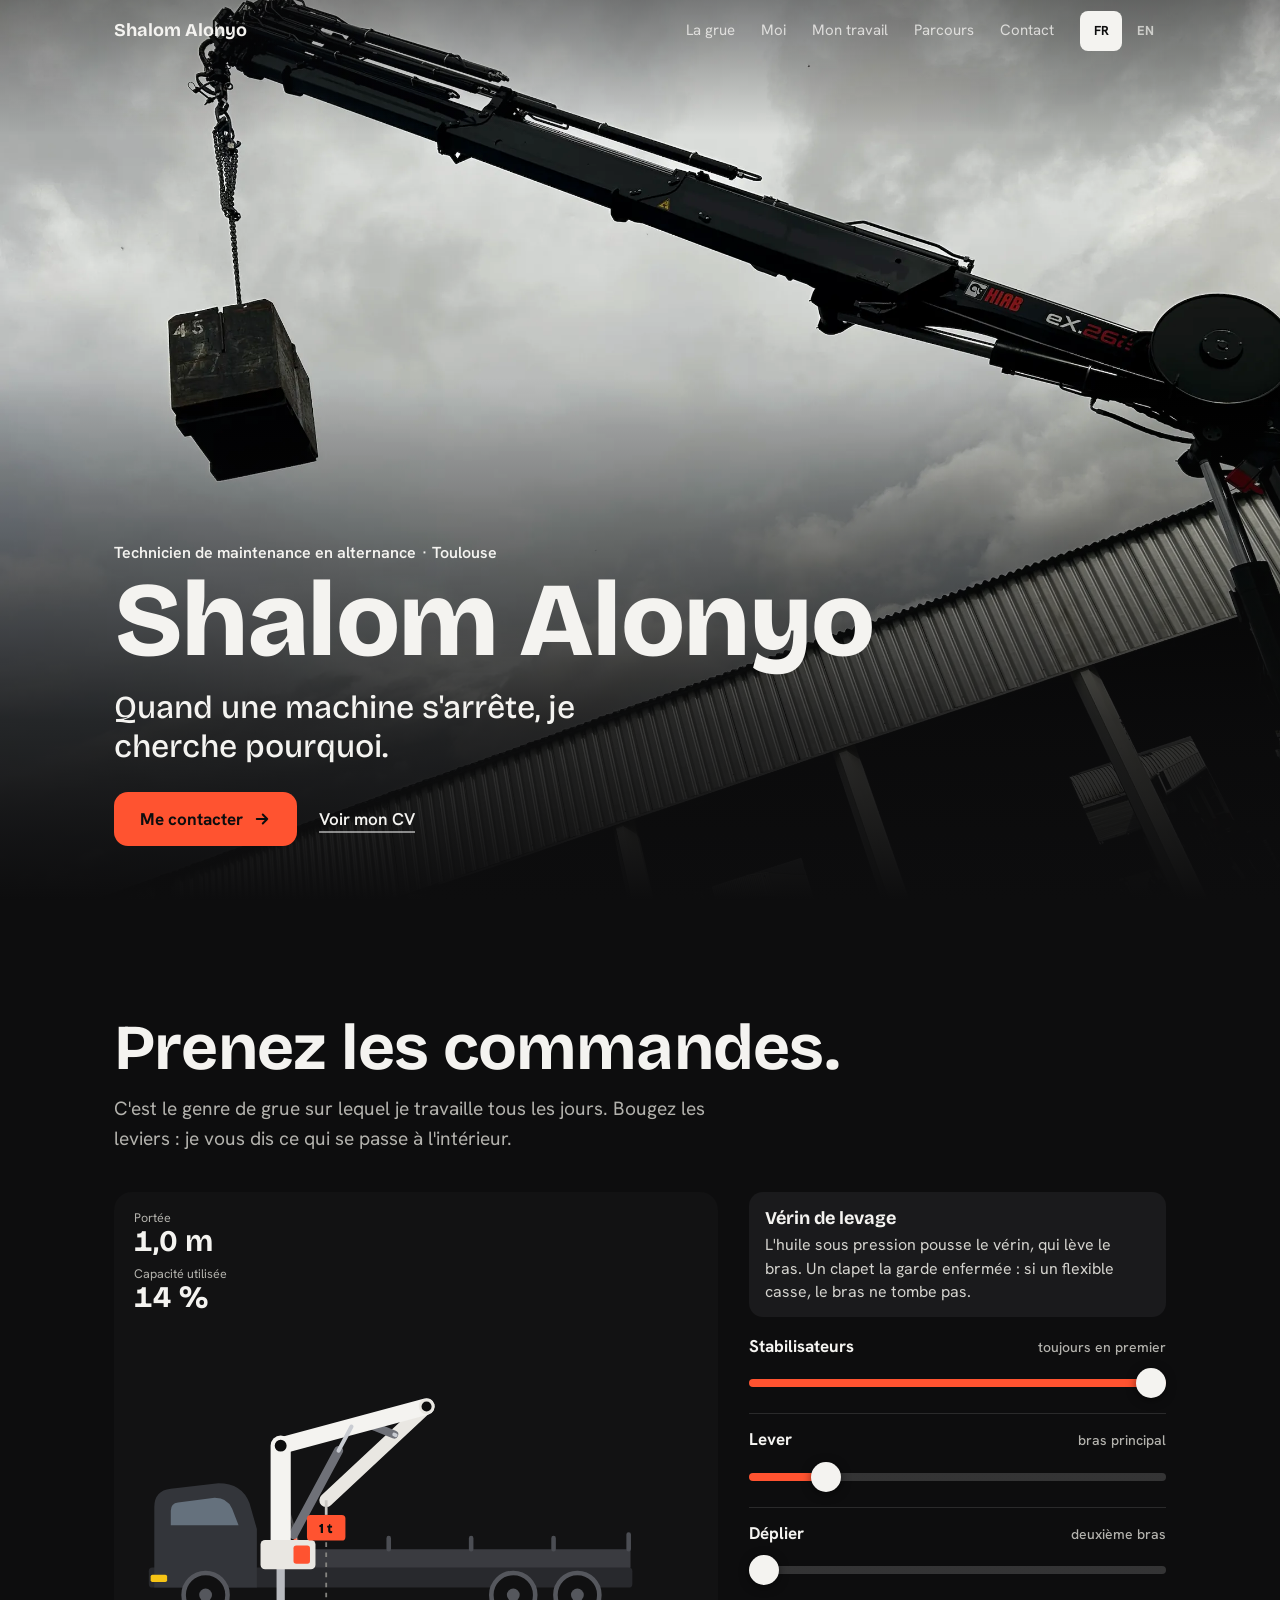
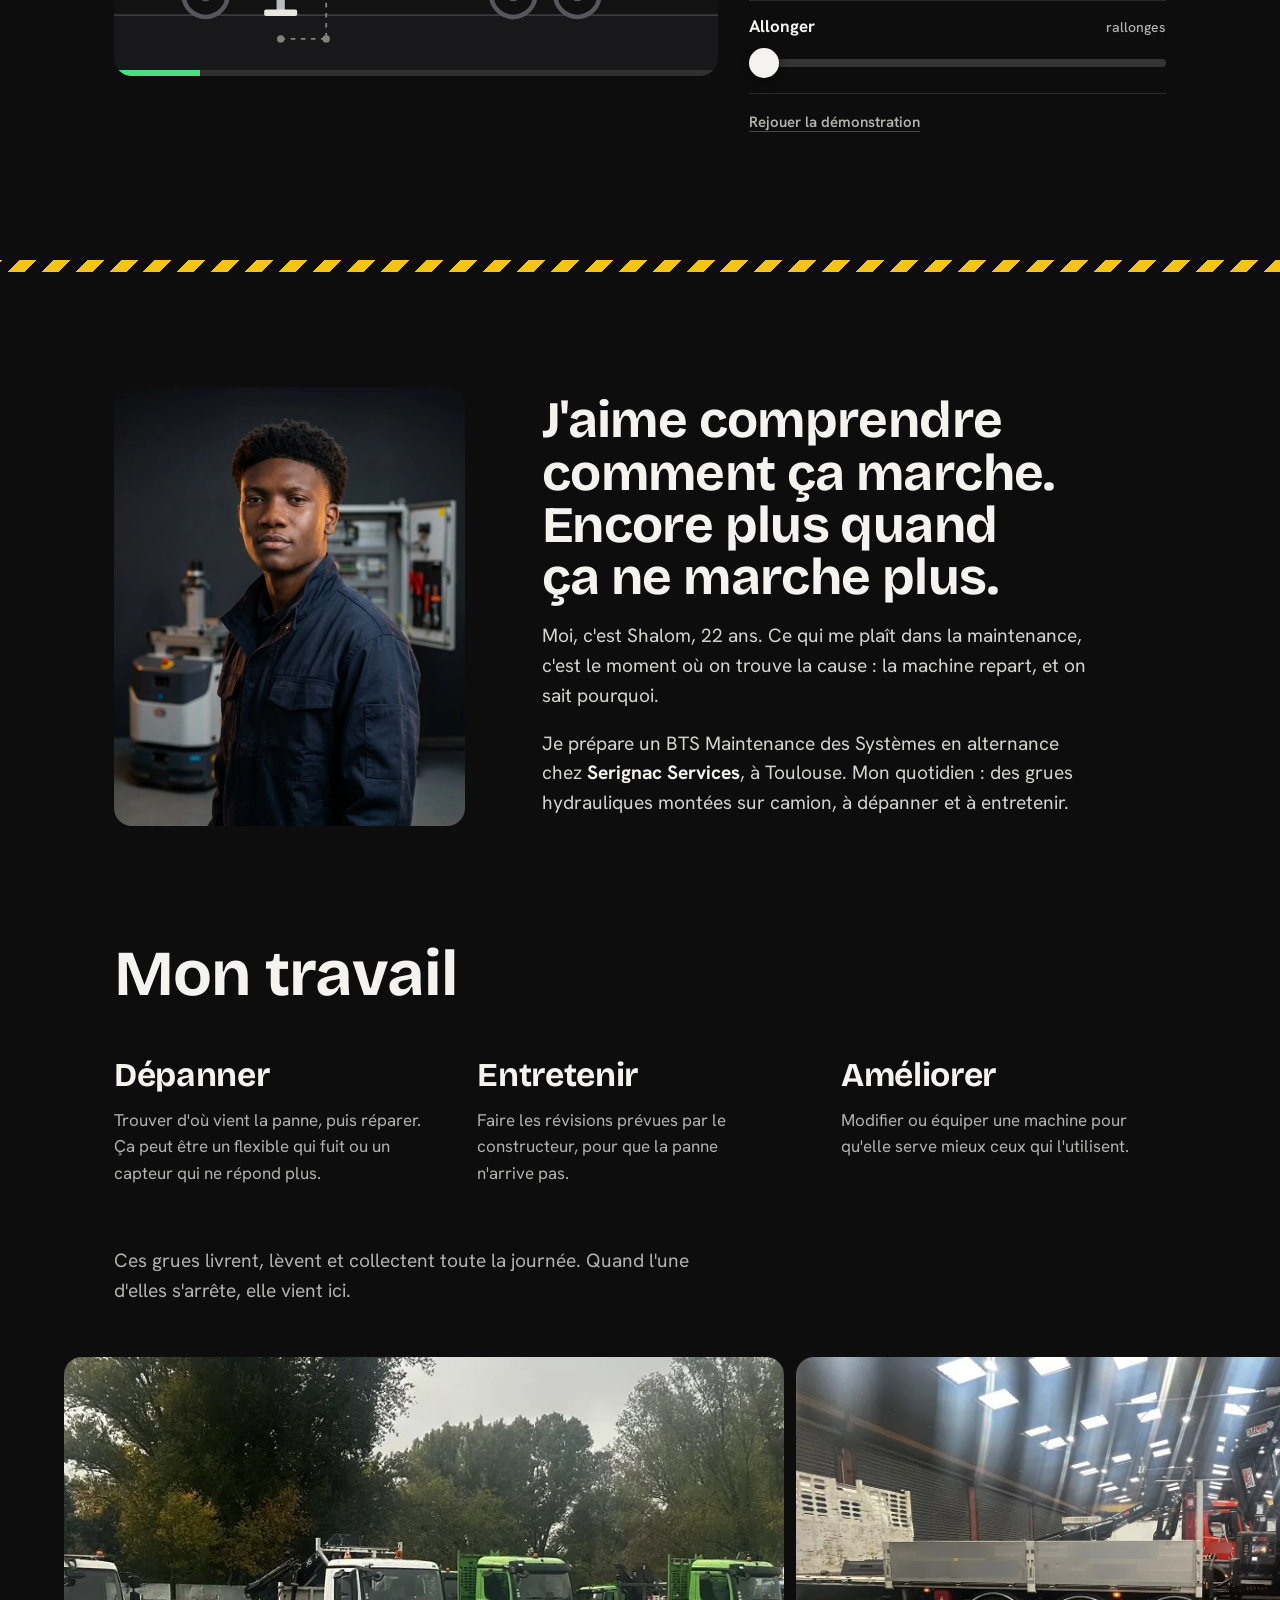
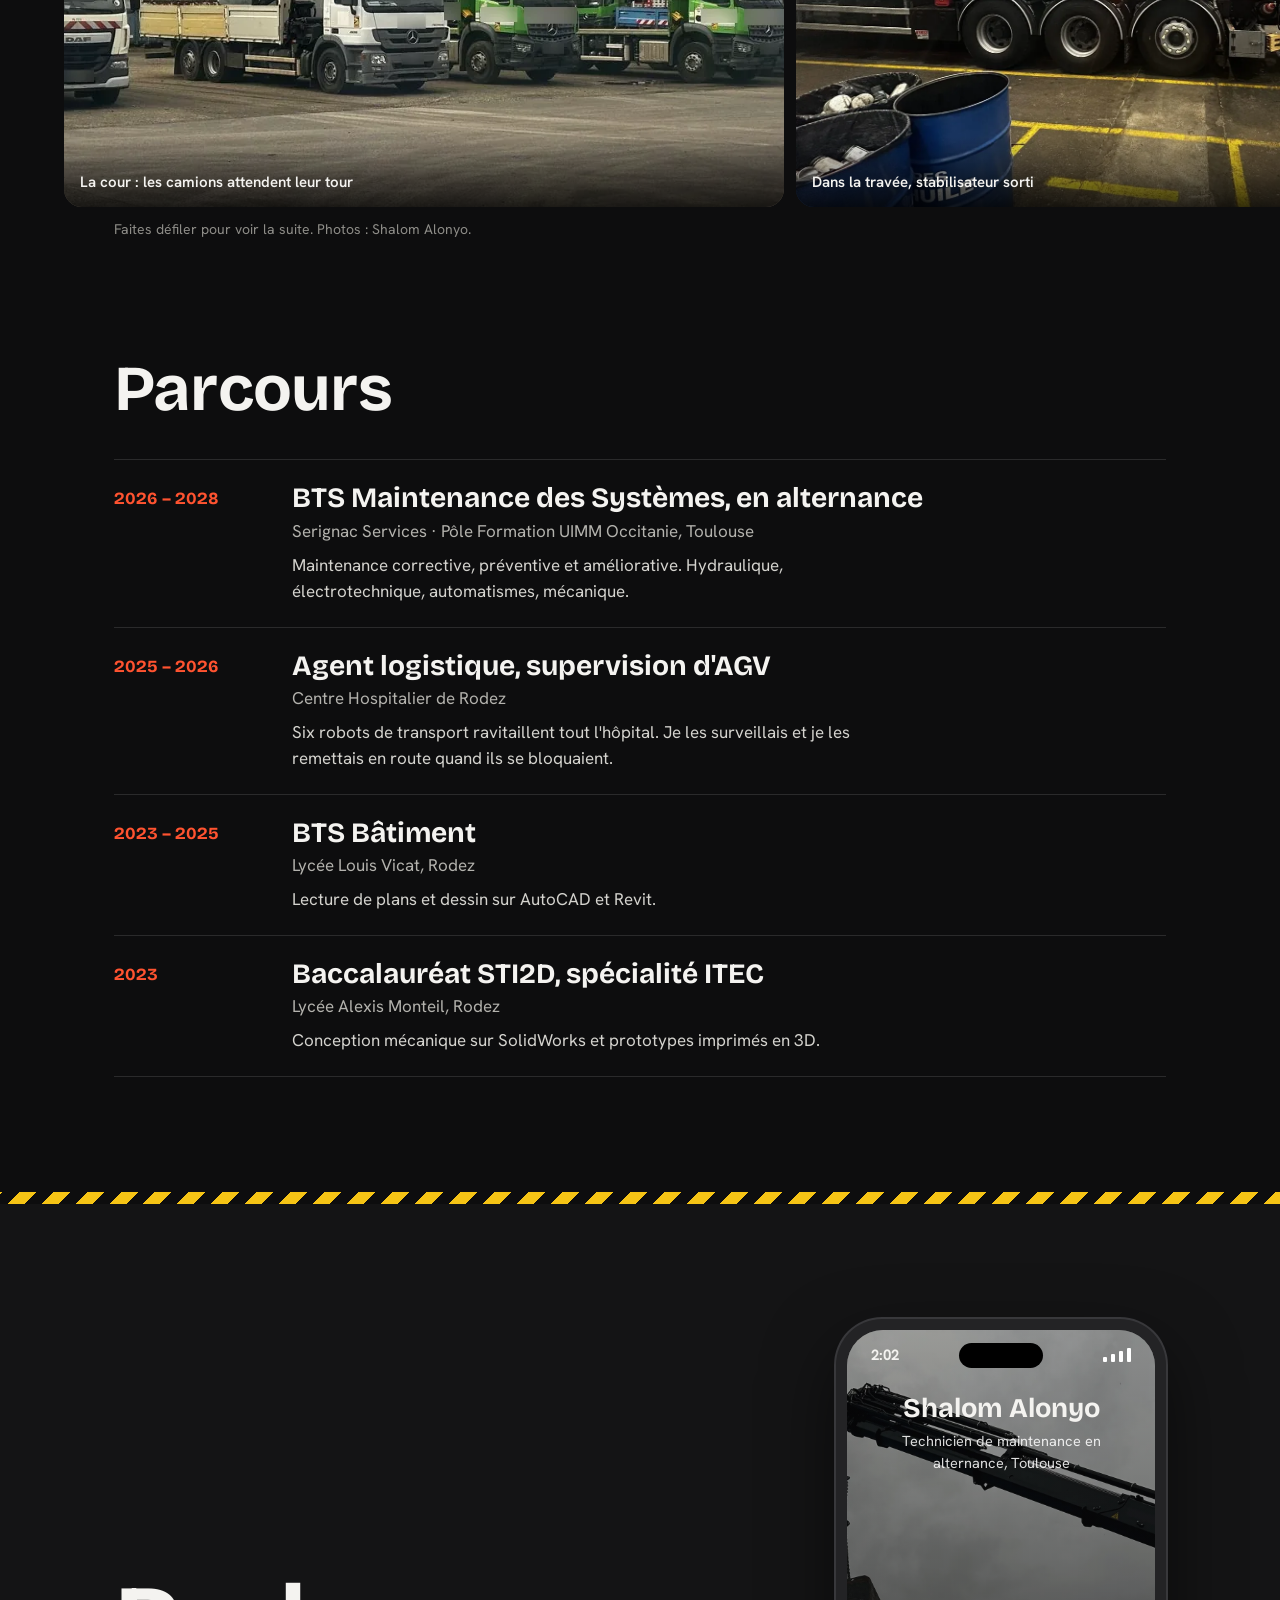
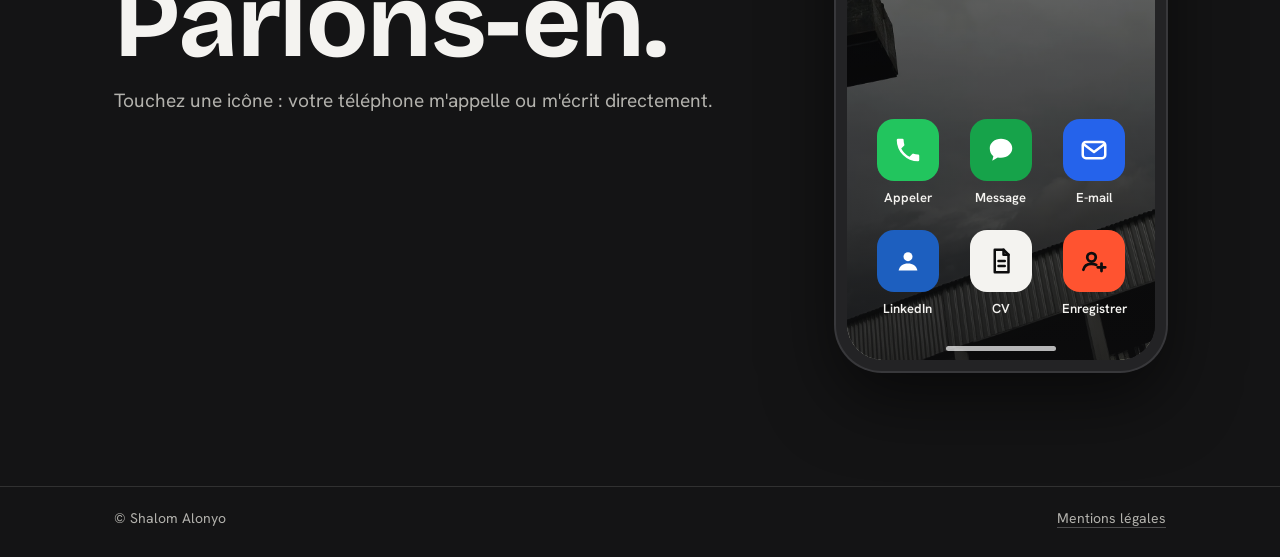
==== commit 45b1926e: "v5 : grue à piloter, contact en téléphone, mentions légales, page 404, CV" ====
--- a/index.html
+++ b/index.html
@@ -2,238 +2,214 @@
 <html lang="fr">
 <head>
 <meta charset="utf-8">
-<meta name="viewport" content="width=device-width, initial-scale=1">
-<title>Shalom Alonyo — Technicien de maintenance en alternance · Toulouse</title>
-<meta name="description" content="Shalom Alonyo, futur technicien de maintenance. BTS Maintenance des Systèmes en alternance à Toulouse : hydraulique, diagnostic, électrotechnique, mécanique.">
+<meta name="viewport" content="width=device-width, initial-scale=1, viewport-fit=cover">
+<title>Shalom Alonyo · Technicien de maintenance en alternance à Toulouse</title>
+<meta name="description" content="Shalom Alonyo, technicien de maintenance en alternance à Toulouse (BTS Maintenance des Systèmes). Dépannage et entretien de grues hydrauliques de camion.">
 <meta name="author" content="Shalom Alonyo">
-<meta name="theme-color" content="#0C0C0D">
+<meta name="theme-color" content="#0D0D0E">
 <link rel="canonical" href="https://shalomalonyo-glitch.github.io/Shalom-Alonyo/">
 <meta property="og:type" content="website">
-<meta property="og:title" content="Shalom Alonyo — Technicien de maintenance en alternance">
-<meta property="og:description" content="Quand une machine s'arrête, je cherche pourquoi. Hydraulique, diagnostic, électrotechnique, mécanique.">
+<meta property="og:title" content="Shalom Alonyo · Technicien de maintenance en alternance">
+<meta property="og:description" content="Quand une machine s'arrête, je cherche pourquoi. Prenez les commandes d'une grue et voyez ce qui se passe à l'intérieur.">
 <meta property="og:url" content="https://shalomalonyo-glitch.github.io/Shalom-Alonyo/">
 <meta property="og:image" content="https://shalomalonyo-glitch.github.io/Shalom-Alonyo/assets/og-card.jpg">
 <meta property="og:locale" content="fr_FR">
 <meta name="twitter:card" content="summary_large_image">
 <link rel="icon" type="image/png" href="assets/logo.png">
-<link rel="preconnect" href="https://fonts.googleapis.com">
-<link rel="preconnect" href="https://fonts.gstatic.com" crossorigin>
-<link href="https://fonts.googleapis.com/css2?family=Archivo:wdth,wght@62..125,300..900&family=JetBrains+Mono:wght@500;700&display=swap" rel="stylesheet">
+<link rel="apple-touch-icon" href="assets/logo.png">
+<link rel="preload" as="font" type="font/woff2" href="assets/bricolage.woff2" crossorigin>
 <link rel="preload" as="image" href="assets/hero.webp">
 <script type="application/ld+json">
 {"@context":"https://schema.org","@type":"Person","name":"Shalom Alonyo","jobTitle":"Technicien de maintenance en alternance","url":"https://shalomalonyo-glitch.github.io/Shalom-Alonyo/","image":"https://shalomalonyo-glitch.github.io/Shalom-Alonyo/assets/moi.webp","address":{"@type":"PostalAddress","addressLocality":"Toulouse","addressCountry":"FR"},"worksFor":{"@type":"Organization","name":"Serignac Services"},"alumniOf":[{"@type":"EducationalOrganization","name":"Pôle Formation UIMM Occitanie"}],"knowsAbout":["Maintenance industrielle","Hydraulique","Diagnostic de pannes","Électrotechnique","Mécanique"],"sameAs":["https://www.linkedin.com/in/shalom-alonyo/","https://github.com/shalomalonyo-glitch"]}
 </script>
+<script>document.documentElement.classList.add('js')</script>
 <style>
+@font-face{font-family:"Bricolage";src:url(assets/bricolage.woff2) format("woff2");font-weight:200 800;font-display:swap}
+@font-face{font-family:"Hanken";src:url(assets/hanken.woff2) format("woff2");font-weight:100 900;font-display:swap}
 :root{
-  --bg:#0C0C0D; --bg2:#121213; --card:#171718; --line:rgba(255,255,255,.1); --line2:rgba(255,255,255,.2);
-  --tx:#F3F2EF; --mut:#A9A8A3; --dim:#74736F;
-  --mark:#F6C415; --y:#F6C415; --red:#FF5240; --blue:#45A8FF; --green:#3BD99A;
-  --f:"Archivo",system-ui,-apple-system,"Segoe UI",sans-serif; --mono:"JetBrains Mono",ui-monospace,Menlo,monospace;
-  --pad:clamp(20px,5vw,72px); --max:1240px; --ease:cubic-bezier(.2,.7,.1,1);
+  --bg:#0D0D0E; --bg2:#141415; --card:#1A1A1C; --line:rgba(255,255,255,.12); --line2:rgba(255,255,255,.24);
+  --tx:#F4F3F0; --mut:#B3B2AD; --dim:#8E8D88; --acc:#FF5330; --acc2:#FF7A5C; --mark:#F6C415; --ok:#4ADE80;
+  --d:"Bricolage","Hanken",system-ui,sans-serif; --b:"Hanken",system-ui,-apple-system,"Segoe UI",sans-serif;
+  --pad:clamp(20px,5vw,72px); --max:1180px; --out:cubic-bezier(.22,1,.36,1);
 }
 *{box-sizing:border-box;margin:0;padding:0}
 html{scroll-behavior:smooth;-webkit-text-size-adjust:100%}
-body{background:var(--bg);color:var(--tx);font-family:var(--f);font-size:18px;line-height:1.6;overflow-x:hidden;-webkit-font-smoothing:antialiased}
+body{background:var(--bg);color:var(--tx);font-family:var(--b);font-size:17px;line-height:1.55;overflow-x:hidden;-webkit-font-smoothing:antialiased}
 img{display:block;max-width:100%}
 a{color:inherit;text-decoration:none}
 button{font:inherit;color:inherit;background:none;border:0;cursor:pointer}
-::selection{background:var(--tx);color:#000}
-:focus-visible{outline:2px solid var(--tx);outline-offset:3px;border-radius:4px}
+::selection{background:var(--acc);color:#0D0D0E}
+:focus-visible{outline:2px solid var(--tx);outline-offset:3px;border-radius:6px}
 .wrap{max-width:var(--max);margin:0 auto;padding:0 var(--pad)}
 .skip{position:absolute;left:-999px;top:0;background:var(--tx);color:#000;padding:10px 14px;z-index:99}
 .skip:focus{left:10px;top:10px}
-
-/* navigation */
-.nav{position:fixed;inset:0 0 auto 0;z-index:50;transition:background .3s,transform .4s var(--ease)}
-.nav.solid{background:rgba(12,12,13,.86);backdrop-filter:blur(14px);-webkit-backdrop-filter:blur(14px)}
-.nav.hide{transform:translateY(-100%)}
-.nav .in{display:flex;align-items:center;gap:26px;height:68px}
-.brand{font-weight:700;font-size:17px;white-space:nowrap}
-.links{display:flex;gap:28px;margin-left:auto}
-.links a{font-size:15px;color:rgba(243,242,239,.78);transition:color .2s}
-.links a:hover,.links a.on{color:#fff}
-.lang{display:flex;gap:2px;font-size:13px;font-weight:600}
-.lang button{padding:5px 8px;border-radius:6px;color:rgba(243,242,239,.55)}
-.lang button[aria-pressed=true]{color:#000;background:var(--tx)}
-.burger{display:none;width:42px;height:42px;align-items:center;justify-content:center}
-.burger span{display:block;width:20px;height:2px;background:var(--tx);box-shadow:0 6px 0 var(--tx),0 -6px 0 var(--tx)}
+h1,h2,h3{font-family:var(--d);text-wrap:balance}
+p{text-wrap:pretty}
+
+/* en-tête */
+.nav{position:fixed;inset:0 0 auto 0;z-index:50;transition:background-color .25s ease-out}
+.nav.solid{background:rgba(13,13,14,.92)}
+.nav .in{display:flex;align-items:center;gap:26px;height:62px}
+.brand{display:inline-flex;align-items:center;min-height:44px;font-family:var(--d);font-weight:700;font-size:18px}
+.links{display:flex;gap:26px;margin-left:auto}
+.links a{font-size:15px;color:rgba(244,243,240,.8);transition:color .2s ease-out}
+.links a:hover{color:#fff}
+.lang{display:flex;gap:2px;font-size:13px;font-weight:700}
+.lang button{min-width:42px;min-height:40px;padding:0 9px;border-radius:8px;color:rgba(244,243,240,.7)}
+.lang button[aria-pressed=true]{color:#0D0D0E;background:var(--tx)}
 
 /* accueil */
 .hero{position:relative;min-height:100svh;display:flex;align-items:flex-end;overflow:hidden;isolation:isolate}
-.hero .bg{position:absolute;inset:0;width:100%;height:100%;object-fit:cover;object-position:50% 88%;z-index:-2;transform:scale(1.06);animation:settle 2.4s var(--ease) forwards}
-@keyframes settle{to{transform:none}}
-.hero::after{content:"";position:absolute;inset:0;z-index:-1;background:linear-gradient(180deg,rgba(12,12,13,.5) 0%,rgba(12,12,13,0) 16%,rgba(12,12,13,0) 46%,rgba(12,12,13,.82) 84%,var(--bg) 100%)}
-.hero .in{width:100%;padding:130px var(--pad) clamp(40px,7vh,80px)}
-h1{font-weight:800;font-stretch:88%;font-size:clamp(42px,6vw,90px);line-height:.95;letter-spacing:-.02em}
-.hero .say{font-size:clamp(20px,2.3vw,30px);line-height:1.3;font-weight:500;max-width:27ch;margin-top:20px}
-.hero .meta{color:rgba(243,242,239,.72);font-size:16px;margin-top:12px}
-.cta{display:flex;gap:12px;flex-wrap:wrap;margin-top:28px}
-.btn{display:inline-flex;align-items:center;height:50px;padding:0 24px;border-radius:999px;font-size:16px;font-weight:600;transition:transform .25s var(--ease),background .2s,border-color .2s}
-.btn.p{background:var(--tx);color:#0C0C0D}
-.btn.s{border:1px solid rgba(255,255,255,.45)}
-.btn:hover{transform:translateY(-2px)}
-.btn.s:hover{border-color:#fff}
-.up{opacity:0;transform:translateY(18px);animation:up .9s var(--ease) forwards;animation-delay:var(--d,.15s)}
+.hero .bg{position:absolute;inset:0;width:100%;height:100%;object-fit:cover;object-position:50% 88%;z-index:-2}
+.hero::after{content:"";position:absolute;inset:0;z-index:-1;background:linear-gradient(180deg,rgba(13,13,14,.45) 0%,rgba(13,13,14,0) 15%,rgba(13,13,14,0) 42%,rgba(13,13,14,.8) 80%,var(--bg) 100%)}
+.hero .in{width:100%;padding:110px var(--pad) clamp(34px,6vh,72px)}
+.kicker{font-size:16px;font-weight:600;color:var(--tx)}
+.kicker i{font-style:normal;padding:0 .35em}
+h1{font-weight:800;font-size:clamp(46px,8.2vw,108px);line-height:.94;letter-spacing:-.015em;margin-top:6px}
+.say{font-family:var(--d);font-weight:500;font-size:clamp(21px,2.5vw,32px);line-height:1.22;max-width:22ch;margin-top:18px}
+.cta{display:flex;gap:10px 22px;flex-wrap:wrap;align-items:center;margin-top:26px}
+.btn{display:inline-flex;align-items:center;gap:10px;height:54px;padding:0 26px;border-radius:14px;font-size:17px;font-weight:700;background:var(--acc);color:#0D0D0E;transition:transform .16s ease-out,background-color .2s ease-out}
+.btn:hover{background:var(--acc2)}
+.btn:active{transform:scale(.97)}
+.btn svg{width:18px;height:18px}
+.tlink{display:inline-flex;align-items:center;min-height:44px;font-weight:600;text-decoration:underline;text-decoration-thickness:2px;text-underline-offset:6px;text-decoration-color:rgba(255,255,255,.5);transition:text-decoration-color .2s ease-out}
+.tlink:hover{text-decoration-color:#fff}
+.js .up{opacity:0;transform:translateY(14px);animation:up .7s var(--out) forwards;animation-delay:var(--w,.1s)}
 @keyframes up{to{opacity:1;transform:none}}
 
 /* sections */
-section{padding:clamp(76px,10vw,140px) 0;position:relative}
-h2{font-weight:800;font-stretch:88%;font-size:clamp(34px,5vw,68px);line-height:1.02;letter-spacing:-.02em;text-wrap:balance}
-.lead{color:var(--mut);font-size:clamp(18px,1.6vw,21px);max-width:58ch;margin-top:18px}
-.rv{opacity:0;transform:translateY(28px);transition:opacity .8s var(--ease),transform .8s var(--ease);transition-delay:var(--d,0s)}
-.rv.in{opacity:1;transform:none}
-.hz{height:14px;background:repeating-linear-gradient(-45deg,var(--mark) 0 14px,#0C0C0D 14px 28px)}
+section{padding:clamp(64px,9vw,128px) 0;position:relative}
+h2{font-weight:700;font-size:clamp(32px,5.2vw,64px);line-height:1.02;letter-spacing:-.012em}
+.lead{color:var(--mut);font-size:clamp(17px,1.5vw,20px);max-width:56ch;margin-top:14px}
+.js .rv{opacity:0;transform:translateY(22px);transition:opacity .6s var(--out),transform .6s var(--out)}
+.js .rv.in{opacity:1;transform:none}
+.hz{height:12px;background:repeating-linear-gradient(-45deg,var(--mark) 0 12px,#0D0D0E 12px 24px)}
+
+/* la grue */
+.rig{margin-top:clamp(22px,3vw,40px);display:grid;grid-template-columns:minmax(0,1.45fr) minmax(0,1fr);gap:clamp(12px,2.4vw,34px);align-items:start}
+.stage{background:#121213;border-radius:18px;overflow:hidden;position:relative}
+.stage svg{display:block;width:100%;height:auto;touch-action:pan-y}
+.read{position:absolute;left:clamp(12px,1.6vw,20px);top:clamp(10px,1.4vw,18px);display:grid;gap:8px;max-width:24%;pointer-events:none}
+.read span{display:block;font-size:12.5px;line-height:1.2;color:var(--mut)}
+.read b{display:block;font-family:var(--d);font-size:clamp(20px,2.6vw,30px);line-height:1.1;font-weight:700;font-variant-numeric:tabular-nums;white-space:nowrap}
+.bar{height:6px;background:rgba(255,255,255,.12)}
+.bar i{display:block;height:100%;width:0;background:var(--ok);transition:width .2s ease-out,background-color .2s ease-out}
+.ctl{display:grid;gap:2px}
+.lev{display:grid;grid-template-columns:minmax(0,1fr);gap:2px;padding:10px 0 8px;border-bottom:1px solid var(--line)}
+.lev label{display:flex;justify-content:space-between;align-items:baseline;font-weight:700;font-size:17px}
+.lev label small{font-weight:500;font-size:14px;color:var(--mut)}
+input[type=range]{-webkit-appearance:none;appearance:none;width:100%;height:44px;background:transparent;cursor:pointer;touch-action:pan-y}
+input[type=range]::-webkit-slider-runnable-track{height:8px;border-radius:8px;background:linear-gradient(90deg,var(--acc) var(--p,0%),rgba(255,255,255,.16) var(--p,0%))}
+input[type=range]::-moz-range-track{height:8px;border-radius:8px;background:rgba(255,255,255,.16)}
+input[type=range]::-moz-range-progress{height:8px;border-radius:8px;background:var(--acc)}
+input[type=range]::-webkit-slider-thumb{-webkit-appearance:none;width:30px;height:30px;border-radius:50%;background:var(--tx);margin-top:-11px;box-shadow:0 2px 10px rgba(0,0,0,.5);transition:transform .16s ease-out}
+input[type=range]::-moz-range-thumb{width:30px;height:30px;border:0;border-radius:50%;background:var(--tx)}
+input[type=range]:active::-webkit-slider-thumb{transform:scale(1.12)}
+.tell{background:var(--card);border-radius:14px;padding:13px 16px 14px;min-height:7.3em;font-size:16px;line-height:1.45;color:#D4D3CE;margin-bottom:6px}
+.tell b{display:block;font-family:var(--d);font-size:18px;color:var(--tx);margin-bottom:2px}
+.tell.warn b{color:var(--acc)}
+.again{margin-top:6px;min-height:44px;font-weight:600;font-size:15px;color:var(--mut);text-decoration:underline;text-decoration-color:var(--line2);text-underline-offset:4px}
 
 /* moi */
-.me{display:grid;grid-template-columns:minmax(0,.78fr) minmax(0,1.22fr);gap:clamp(28px,6vw,96px);align-items:center}
-.me figure img{width:100%;height:auto;aspect-ratio:4/5;object-fit:cover;object-position:50% 12%;border-radius:6px}
-.me h2{font-size:clamp(30px,4.2vw,58px)}
-.me p{font-size:clamp(18px,1.55vw,21px);color:#CFCEC9;margin-top:22px;max-width:52ch}
-.me p strong{color:var(--tx);font-weight:600}
-
-/* atelier */
-.wide{margin-top:clamp(30px,4vw,54px);position:relative}
-.wide img{width:100%;height:auto;aspect-ratio:21/9;object-fit:cover;object-position:50% 55%}
-.wide figcaption{position:absolute;left:var(--pad);bottom:16px;font-size:14px;color:rgba(255,255,255,.85);text-shadow:0 1px 8px #000}
-.dom{display:grid;grid-template-columns:repeat(4,minmax(0,1fr));gap:clamp(14px,2vw,26px);margin-top:clamp(30px,4vw,54px)}
-.dom article{cursor:zoom-in}
-.dom .ph{overflow:hidden;border-radius:6px;aspect-ratio:4/5;background:#000}
-.dom img{width:100%;height:100%;object-fit:cover;transition:transform 1.2s var(--ease)}
-.dom article:hover img{transform:scale(1.05)}
-.dom h3{font-size:22px;font-weight:700;margin-top:16px;letter-spacing:-.01em}
-.dom p{color:var(--mut);font-size:16.5px;line-height:1.5;margin-top:6px}
-
-/* le système */
-.sys{display:grid;gap:16px;margin-top:clamp(30px,4vw,54px)}
-.board{background:linear-gradient(180deg,#0F1319,#0B0E13);border:1px solid var(--line);border-radius:14px;position:relative;overflow:hidden;padding:44px 8px 8px}
-.board::before{content:"";position:absolute;inset:0;background-image:linear-gradient(rgba(69,168,255,.06) 1px,transparent 1px),linear-gradient(90deg,rgba(69,168,255,.06) 1px,transparent 1px);background-size:28px 28px}
-.board svg{position:relative;width:100%;height:auto;display:block}
-.mono{font-family:var(--mono);font-size:12px;letter-spacing:.1em;text-transform:uppercase}
-.board .cap{position:absolute;left:18px;top:14px;color:#6B7480}
-.keys{position:absolute;right:18px;top:14px;display:flex;gap:16px;color:#9CA5B1}
-.keys span{display:inline-flex;align-items:center;gap:7px}
-.keys i{width:18px;height:3px;border-radius:2px;display:block}
-.flow{stroke-dasharray:11 12;animation:flow 1.1s linear infinite}
-.flow.r{animation-duration:1.7s}
-@keyframes flow{to{stroke-dashoffset:-46}}
-.elec{stroke-dasharray:3 7;animation:flow 2.4s linear infinite}
-.rod{animation:rod 5s ease-in-out infinite alternate}
-@keyframes rod{0%,12%{transform:translateX(0)}88%,100%{transform:translateX(86px)}}
-.spin{transform-box:fill-box;transform-origin:center;animation:spin 3s linear infinite}
-@keyframes spin{to{transform:rotate(360deg)}}
-.lvl{animation:lvl 5s ease-in-out infinite alternate}
-@keyframes lvl{0%,12%{transform:translateY(0)}88%,100%{transform:translateY(7px)}}
-.hs{cursor:pointer}
-.hs circle.b{fill:#0B0D10;stroke:var(--mark);stroke-width:2;transition:fill .2s}
-.hs text{fill:var(--mark);font-family:var(--mono);font-size:18px;font-weight:700;text-anchor:middle;dominant-baseline:central;transition:fill .2s}
-.hs circle.p{fill:none;stroke:var(--mark);stroke-width:1.5;opacity:.7;transform-box:fill-box;transform-origin:center;animation:ring 2.6s ease-out infinite}
-@keyframes ring{to{transform:scale(1.75);opacity:0}}
-.hs:hover circle.b,.hs.on circle.b{fill:var(--mark)}
-.hs:hover text,.hs.on text{fill:#0B0D10}
-.hs:focus{outline:none}.hs:focus-visible circle.b{stroke:#fff;stroke-width:3}
-.lbl{fill:#8A93A0;font-family:var(--mono);font-size:14.5px;letter-spacing:.1em;text-transform:uppercase}
-.panel{background:var(--card);border:1px solid var(--line);border-radius:14px;overflow:hidden;display:grid;grid-template-columns:minmax(0,.8fr) minmax(0,1.7fr)}
-.panel .ph{position:relative;min-height:270px;overflow:hidden;background:#000}
-.panel .ph img{position:absolute;inset:0;width:100%;height:100%;object-fit:cover;transition:opacity .5s}
-.panel .ph .n{position:absolute;left:14px;top:14px;width:36px;height:36px;border-radius:50%;background:var(--mark);color:#000;font-family:var(--mono);font-weight:700;display:grid;place-items:center;z-index:2}
-.panel .bd{padding:26px 30px;display:grid;grid-template-columns:repeat(2,minmax(0,1fr));gap:16px 36px;align-content:start}
-.panel .bd h3,.panel .bd .nx{grid-column:1/-1}
-.panel h3{font-weight:800;font-stretch:88%;font-size:clamp(24px,2.4vw,34px);line-height:1.05;letter-spacing:-.01em}
-.panel dt{font-size:14px;font-weight:700;color:var(--tx);margin-bottom:4px}
-.panel dd{color:#CFCEC9;font-size:16.5px;line-height:1.5}
-.panel .nx{display:flex;gap:8px;padding-top:8px;max-width:380px}
-.panel .nx button{flex:1;height:44px;border:1px solid var(--line2);border-radius:999px;font-size:15px;font-weight:600;transition:background .2s,color .2s,border-color .2s}
-.panel .nx button:hover{background:var(--tx);color:#000;border-color:var(--tx)}
-.swap{animation:swap .45s var(--ease)}
-@keyframes swap{from{opacity:0;transform:translateY(10px)}}
+.me{display:grid;grid-template-columns:minmax(0,.72fr) minmax(0,1.28fr);gap:clamp(26px,6vw,90px);align-items:center}
+.me img{width:100%;height:auto;aspect-ratio:4/5;object-fit:cover;object-position:50% 14%;border-radius:18px}
+.me h2{font-size:clamp(29px,4vw,52px)}
+.me p{font-size:clamp(17px,1.5vw,20px);color:#D4D3CE;margin-top:18px;max-width:50ch}
+.me p strong{color:var(--tx);font-weight:700}
+
+/* travail */
+.jobs{display:grid;grid-template-columns:repeat(3,minmax(0,1fr));gap:clamp(18px,3vw,44px);margin-top:clamp(26px,3.4vw,46px)}
+.jobs h3{font-size:clamp(24px,2.6vw,34px);font-weight:700;letter-spacing:-.01em}
+.jobs p{color:var(--mut);margin-top:6px;max-width:36ch}
+.reel{display:flex;gap:12px;overflow-x:auto;scroll-snap-type:x mandatory;-webkit-overflow-scrolling:touch;padding:0 var(--pad);margin-top:clamp(28px,4vw,52px);scrollbar-width:none}
+.reel::-webkit-scrollbar{display:none}
+.reel figure{flex:0 0 min(82vw,720px);scroll-snap-align:center;position:relative;border-radius:18px;overflow:hidden;background:#000}
+.reel img{width:100%;height:auto;aspect-ratio:16/10;object-fit:cover}
+.reel figcaption{position:absolute;left:0;right:0;bottom:0;padding:34px 16px 13px;font-size:15px;font-weight:600;background:linear-gradient(transparent,rgba(0,0,0,.78))}
+.hint{color:var(--dim);font-size:14px;margin-top:12px}
 
 /* parcours */
-.tl{position:relative;margin-top:clamp(34px,5vw,60px);padding-left:34px}
-.tl::before{content:"";position:absolute;left:6px;top:8px;bottom:8px;width:2px;background:var(--line)}
-.tl .fill{position:absolute;left:6px;top:8px;width:2px;height:calc(100% - 16px);background:var(--tx);transform-origin:50% 0;transform:scaleY(0)}
-.st{position:relative;display:grid;grid-template-columns:140px minmax(0,1fr) minmax(0,.82fr);gap:clamp(16px,3vw,44px);padding:0 0 clamp(36px,4.8vw,64px)}
-.st::before{content:"";position:absolute;left:-34px;top:8px;width:14px;height:14px;border-radius:50%;background:var(--bg);border:2px solid var(--tx)}
-.st.now::before{background:var(--tx)}
-.st .yr{color:var(--mut);font-size:15px;font-weight:600;padding-top:5px}
-.st h3{font-weight:700;font-size:clamp(22px,2.2vw,29px);line-height:1.15;letter-spacing:-.01em}
-.st .wh{color:var(--mut);font-size:16px;margin:6px 0 12px}
-.st p{color:#CFCEC9;font-size:17px}
-.st ul{list-style:none;display:flex;flex-wrap:wrap;gap:7px;align-content:start}
-.st li{border:1px solid var(--line2);border-radius:999px;padding:5px 13px;color:var(--mut);font-size:14px}
-.st figure{border-radius:6px;overflow:hidden;cursor:zoom-in}
-.st figure img{width:100%;height:auto;aspect-ratio:16/10;object-fit:cover;transition:transform 1.2s var(--ease)}
-.st figure:hover img{transform:scale(1.04)}
-
-/* contact */
+.path{margin-top:clamp(22px,3vw,40px);border-top:1px solid var(--line)}
+.step{display:grid;grid-template-columns:150px minmax(0,1fr);gap:8px 28px;padding:22px 0;border-bottom:1px solid var(--line)}
+.step .y{font-family:var(--d);font-weight:700;font-size:17px;color:var(--acc);padding-top:4px;font-variant-numeric:tabular-nums}
+.step h3{font-size:clamp(21px,2.2vw,28px);font-weight:700;line-height:1.15}
+.step .w{color:var(--mut);margin-top:3px}
+.step p{color:#D4D3CE;margin-top:8px;max-width:62ch}
+
+/* contact : le téléphone */
 .ct{background:var(--bg2)}
-.ct h2{font-size:clamp(48px,9vw,128px);line-height:.95}
-.cgrid{display:grid;grid-template-columns:minmax(0,.8fr) minmax(0,1.2fr);gap:clamp(24px,5vw,80px);align-items:end;margin-top:clamp(28px,4vw,50px)}
-.rows{border-top:1px solid var(--line2)}
-.rows a{display:grid;grid-template-columns:120px minmax(0,1fr) auto;gap:16px;align-items:center;padding:20px 4px;border-bottom:1px solid var(--line2);transition:padding .35s var(--ease),background .3s}
-.rows a:hover{padding-left:16px;padding-right:16px;background:rgba(255,255,255,.05)}
-.rows .k{color:var(--dim);font-size:14px}
-.rows .v{font-size:clamp(17px,1.8vw,23px);font-weight:600;overflow-wrap:anywhere}
-.rows svg{width:18px;height:18px;transition:transform .35s var(--ease)}
-.rows a:hover svg{transform:translate(4px,-4px)}
-footer{padding:26px 0 34px;color:var(--dim);font-size:14px;background:var(--bg2);border-top:1px solid var(--line)}
-footer .in{display:flex;flex-wrap:wrap;gap:10px 24px;justify-content:space-between}
+.cgrid{display:grid;grid-template-columns:minmax(0,1fr) auto;gap:clamp(26px,6vw,90px);align-items:center}
+.ct h2{font-size:clamp(44px,8vw,104px);line-height:.96}
+.phone{width:min(330px,86vw);margin:0 auto;border-radius:46px;padding:11px;background:#232325;box-shadow:0 0 0 2px #38383B,0 28px 70px rgba(0,0,0,.55)}
+.scr{position:relative;border-radius:36px;overflow:hidden;aspect-ratio:9/18.4;background:#0D0D0E url(assets/hero.webp) 30% 20%/cover;display:flex;flex-direction:column}
+.scr::before{content:"";position:absolute;inset:0;background:linear-gradient(180deg,rgba(13,13,14,.35),rgba(13,13,14,.62) 55%,rgba(13,13,14,.86))}
+.scr>*{position:relative}
+.sb{display:flex;justify-content:space-between;align-items:center;padding:13px 24px 0;font-weight:700;font-size:15px}
+.sb i{width:84px;height:25px;border-radius:20px;background:#000;display:block}
+.sb span:last-child{display:flex;gap:4px;align-items:flex-end}
+.sb u{display:block;width:4px;background:#fff;border-radius:1px}
+.idc{padding:26px 22px 0;text-align:center}
+.idc b{display:block;font-family:var(--d);font-size:27px;font-weight:700;line-height:1.1}
+.idc span{display:block;font-size:14.5px;color:rgba(255,255,255,.86);margin-top:6px}
+.apps{display:grid;grid-template-columns:repeat(3,1fr);gap:22px 8px;padding:0 18px;margin-top:auto;margin-bottom:26px}
+.app{display:grid;justify-items:center;gap:7px;font-size:13px;font-weight:600;-webkit-tap-highlight-color:transparent}
+.app i{width:62px;height:62px;border-radius:17px;display:grid;place-items:center;transition:transform .16s ease-out}
+.app:active i{transform:scale(.92)}
+.app svg{width:30px;height:30px;color:#fff}
+.dock{height:5px;width:36%;margin:0 auto 9px;border-radius:5px;background:rgba(255,255,255,.7)}
+footer{padding:10px 0 calc(16px + env(safe-area-inset-bottom));color:var(--mut);font-size:14px;background:var(--bg2);border-top:1px solid var(--line)}
+footer .in{display:flex;flex-wrap:wrap;gap:0 22px;justify-content:space-between;align-items:center}
+footer a{display:inline-flex;align-items:center;min-height:44px;text-decoration:underline;text-decoration-color:var(--line2);text-underline-offset:4px}
+
+/* bouton flottant (téléphone) */
+.fab{position:fixed;left:0;right:0;bottom:0;z-index:40;display:none;justify-content:center;padding:34px 0 calc(14px + env(safe-area-inset-bottom));background:linear-gradient(180deg,rgba(13,13,14,0),rgba(13,13,14,.94) 58%);pointer-events:none;opacity:0;transform:translateY(24px);transition:opacity .25s ease-out,transform .3s var(--out)}
+.fab.show{opacity:1;transform:none}
+.fab .btn{height:50px;pointer-events:none}
+.fab.show .btn{pointer-events:auto}
 
 /* visionneuse */
 dialog{border:0;padding:0;background:transparent;color:var(--tx);max-width:none;max-height:none;width:100vw;height:100dvh;margin:0}
-dialog::backdrop{background:rgba(5,5,6,.9)}
-dialog[open]{display:grid;place-items:center;animation:fd .25s ease}
-@keyframes fd{from{opacity:0}}
-#lb .big{position:relative}
-#lb img{max-height:86dvh;width:auto;max-width:94vw;border-radius:6px}
-#lb p{margin-top:12px;color:var(--mut);text-align:center;font-size:15px}
-.x{position:absolute;right:10px;top:10px;width:42px;height:42px;border-radius:50%;background:rgba(12,12,13,.8);border:1px solid var(--line2);display:grid;place-items:center}
-
-@media (max-width:1020px){
-  .links{display:none;position:fixed;inset:68px 0 auto 0;background:#0C0C0D;flex-direction:column;gap:0;padding:6px var(--pad) 18px;border-bottom:1px solid var(--line)}
-  .links.open{display:flex}
-  .links a{padding:15px 0;font-size:18px;border-bottom:1px solid var(--line)}
-  .burger{display:flex}.lang{margin-left:auto}
-  .dom{grid-template-columns:repeat(2,minmax(0,1fr))}
-  .st{grid-template-columns:110px minmax(0,1fr)}
-  .st>:last-child{grid-column:2}
-}
-@media (max-width:760px){
-  body{font-size:17px}
-  .hero .bg{object-position:22% 40%}
-  .me{grid-template-columns:1fr}
-  .me figure{max-width:440px}
-  .wide img{aspect-ratio:4/3}
-  .board{padding-top:8px}
-  .keys{position:static;padding:8px 10px 0;flex-wrap:wrap;gap:6px 14px}
-  .board .cap{position:static;padding:8px 10px 0;display:block}
-  .lbl{font-size:19px}
-  .panel{grid-template-columns:1fr}
-  .panel .ph{min-height:0;aspect-ratio:16/10}
-  .panel .bd{grid-template-columns:1fr;padding:20px}
-  .st{grid-template-columns:1fr;gap:6px}
-  .st>:last-child{grid-column:auto;margin-top:10px}
-  .cgrid{grid-template-columns:1fr}
-  .rows a{grid-template-columns:minmax(0,1fr) auto;gap:2px 12px;padding:16px 2px}
-  .rows .k{grid-column:1/-1}
-  .rows .v{font-size:18px}
+dialog::backdrop{background:rgba(5,5,6,.92)}
+dialog[open]{display:grid;place-items:center}
+#lb img{max-height:84dvh;width:auto;max-width:94vw;border-radius:10px}
+#lb p{margin-top:10px;color:var(--mut);text-align:center;font-size:15px}
+.x{position:fixed;right:14px;top:14px;width:46px;height:46px;border-radius:50%;background:#232325;display:grid;place-items:center}
+
+@media (max-width:900px){
+  .links{display:none}.lang{margin-left:auto}
+  .rig{grid-template-columns:minmax(0,1fr)}
+  .me{grid-template-columns:minmax(0,1fr)}
+  .me figure{max-width:420px}
+  .jobs{grid-template-columns:minmax(0,1fr);gap:20px}
+  .step{grid-template-columns:minmax(0,1fr);gap:2px}
+  .cgrid{grid-template-columns:minmax(0,1fr)}
+  .hero .bg{object-position:24% 40%}
+  .fab{display:flex}
+  .ctl{grid-template-columns:minmax(0,1fr) minmax(0,1fr);gap:0 20px}
+  .lev{border-bottom:0;padding:6px 0 0}
+  .lev label small{display:none}
+  .tell{min-height:7.9em;font-size:15.5px;margin-bottom:2px}
+}
+@media (max-width:560px){
+  .kicker i{display:none}
+  .kicker .city{display:block}
 }
 @media (prefers-reduced-motion:reduce){
-  *,*::before,*::after{animation-duration:.01ms!important;animation-iteration-count:1!important;transition-duration:.01ms!important;scroll-behavior:auto!important}
-  .rv,.up{opacity:1;transform:none}
-  .hero .bg{transform:none}
+  *,*::before,*::after{animation-duration:.01ms!important;transition-duration:.01ms!important;scroll-behavior:auto!important}
+  .js .rv,.js .up{opacity:1;transform:none}
 }
 </style>
 </head>
 <body>
-<a class="skip" href="#moi">Aller au contenu</a>
+<a class="skip" href="#grue">Aller au contenu</a>
 
 <header class="nav" id="nav">
   <div class="wrap in">
     <a class="brand" href="#top">Shalom Alonyo</a>
-    <nav class="links" id="links" aria-label="Sections">
+    <nav class="links" aria-label="Sections">
+      <a href="#grue" data-en="The crane">La grue</a>
       <a href="#moi" data-en="About">Moi</a>
-      <a href="#atelier" data-en="Workshop">L'atelier</a>
-      <a href="#systeme" data-en="The system">Le système</a>
+      <a href="#travail" data-en="My work">Mon travail</a>
       <a href="#parcours" data-en="Background">Parcours</a>
       <a href="#contact">Contact</a>
     </nav>
@@ -241,7 +217,6 @@
       <button type="button" data-lang="fr" aria-pressed="true">FR</button>
       <button type="button" data-lang="en" aria-pressed="false">EN</button>
     </div>
-    <button class="burger" id="burger" type="button" aria-label="Menu" aria-expanded="false"><span></span></button>
   </div>
 </header>
 
@@ -249,160 +224,122 @@
 <section class="hero" style="padding:0">
   <img class="bg" src="assets/hero.webp" width="2300" height="1806" alt="Une grue hydraulique de camion soulève une masse d'essai sous un ciel chargé">
   <div class="wrap in">
-    <h1 class="up">Shalom Alonyo</h1>
-    <p class="say up" style="--d:.3s" data-en="Maintenance technician in the making. When a machine stops, I find out why.">Futur technicien de maintenance. Quand une machine s'arrête, je cherche pourquoi.</p>
-    <p class="meta up" style="--d:.42s" data-en="BTS Maintenance des Systèmes, work-study · Toulouse">BTS Maintenance des Systèmes en alternance · Toulouse</p>
-    <div class="cta up" style="--d:.54s">
-      <a class="btn p" href="#contact" data-en="Contact me">Me contacter</a>
-      <a class="btn s" href="Shalom_Alonyo_CV.pdf" target="_blank" rel="noopener" data-en="My CV">Mon CV</a>
+    <p class="kicker up"><span data-en="Maintenance technician, work-study">Technicien de maintenance en alternance</span><i aria-hidden="true">·</i><span class="city">Toulouse</span></p>
+    <h1 class="up" style="--w:.18s">Shalom Alonyo</h1>
+    <p class="say up" style="--w:.3s" data-en="When a machine stops, I find out why.">Quand une machine s'arrête, je cherche pourquoi.</p>
+    <div class="cta up" style="--w:.42s">
+      <a class="btn" href="#contact"><span data-en="Contact me">Me contacter</span><svg viewBox="0 0 24 24" fill="none" stroke="currentColor" stroke-width="2.6" stroke-linecap="round" stroke-linejoin="round"><path d="M5 12h14M13 6l6 6-6 6"/></svg></a>
+      <a class="tlink" href="Shalom_Alonyo_CV.pdf" target="_blank" rel="noopener" data-en="See my CV">Voir mon CV</a>
     </div>
   </div>
 </section>
+
+<section id="grue">
+  <div class="wrap">
+    <h2 class="rv" data-en="Take the controls.">Prenez les commandes.</h2>
+    <p class="lead rv" data-en="This is the kind of crane I work on every day. Move the levers: I'll tell you what is happening inside.">C'est le genre de grue sur lequel je travaille tous les jours. Bougez les leviers : je vous dis ce qui se passe à l'intérieur.</p>
+    <div class="rig rv">
+      <div class="stage">
+        <svg viewBox="0 -52 660 522" role="img" aria-label="Une grue hydraulique sur un camion, pilotée par les quatre leviers">
+          <rect x="0" y="410" width="660" height="60" fill="#18181A"/>
+          <path d="M0 410H660" stroke="#3A3A3D" stroke-width="2"/>
+          <!-- camion -->
+          <g>
+            <rect x="214" y="338" width="350" height="22" rx="3" fill="#3A3B40"/>
+            <path d="M214 338v-16M300 338v-12M390 338v-12M480 338v-12M562 338v-16" stroke="#4B4D53" stroke-width="5" stroke-linecap="round"/>
+            <rect x="38" y="358" width="528" height="22" rx="4" fill="#28292D"/>
+            <path d="M44 380V292q0-18 18-20l52-6q26 0 34 22l8 28v64z" fill="#33353A"/>
+            <path d="M62 296q0-8 8-9l40-5q14 0 19 12l7 18H62z" fill="#8FA3B5" opacity=".55"/>
+            <rect x="40" y="366" width="18" height="8" rx="2" fill="#F6C415"/>
+            <g fill="#101011" stroke="#55575D" stroke-width="5"><circle cx="100" cy="388" r="24"/><circle cx="436" cy="388" r="24"/><circle cx="506" cy="388" r="24"/></g>
+            <g fill="#55575D"><circle cx="100" cy="388" r="7"/><circle cx="436" cy="388" r="7"/><circle cx="506" cy="388" r="7"/></g>
+          </g>
+          <!-- stabilisateur -->
+          <line id="stab" x1="182" y1="356" x2="182" y2="372" stroke="#B9BBC0" stroke-width="9" stroke-linecap="round"/>
+          <rect id="foot" x="164" y="370" width="36" height="7" rx="2" fill="#E9E7E2"/>
+          <!-- tuyaux -->
+          <g fill="none" stroke-linecap="round" stroke-linejoin="round">
+            <polyline id="h1" class="hose"/><polyline id="h2" class="hose"/><polyline id="h3" class="hose"/>
+          </g>
+          <!-- grue -->
+          <g stroke-linecap="round">
+            <line id="ext" stroke="#C9C7C2" stroke-width="9"/>
+            <line id="b2" stroke="#E9E7E2" stroke-width="15"/>
+            <line id="c2b" stroke="#6F7178" stroke-width="9"/><line id="c2r" stroke="#C9CCD2" stroke-width="4"/>
+            <line id="b1" stroke="#F4F3F0" stroke-width="18"/>
+            <line id="c1b" stroke="#6F7178" stroke-width="10"/><line id="c1r" stroke="#C9CCD2" stroke-width="4.5"/>
+            <line x1="182" y1="338" x2="182" y2="225" stroke="#F4F3F0" stroke-width="22"/>
+          </g>
+          <rect x="160" y="328" width="60" height="32" rx="5" fill="#E9E7E2"/>
+          <rect x="196" y="334" width="18" height="20" rx="3" fill="#FF5330"/>
+          <circle id="j1" r="8" fill="#0D0D0E" stroke="#F4F3F0" stroke-width="3"/><circle id="j2" r="7" fill="#0D0D0E" stroke="#E9E7E2" stroke-width="3"/>
+          <!-- charge -->
+          <line id="hook" stroke="#C9C7C2" stroke-width="3"/>
+          <g id="load"><rect width="42" height="28" rx="4" fill="#FF5330"/><text x="21" y="20" text-anchor="middle" font-family="Bricolage,sans-serif" font-weight="800" font-size="15" fill="#0D0D0E">1 t</text></g>
+          <!-- portée -->
+          <g id="dim" opacity=".9"><line id="dl" y1="436" y2="436" stroke="#8E8D88" stroke-width="2" stroke-dasharray="5 6"/><line id="dv" stroke="#8E8D88" stroke-width="2" stroke-dasharray="5 6"/><circle id="dc" cy="436" r="4" fill="#8E8D88"/><circle cx="182" cy="436" r="4" fill="#8E8D88"/></g>
+          <style>.hose{stroke:rgba(255,255,255,.22);stroke-width:2.5}.hose.on{stroke:#FF5330;stroke-width:4;stroke-dasharray:9 9;animation:oil .5s linear infinite}@keyframes oil{to{stroke-dashoffset:-18}}</style>
+        </svg>
+        <div class="bar" aria-hidden="true"><i id="mbar"></i></div>
+        <div class="read">
+          <div><span data-en="Reach">Portée</span><b id="rReach">0,0 m</b></div>
+          <div><span data-en="Capacity used">Capacité utilisée</span><b id="rMom">0 %</b></div>
+        </div>
+      </div>
+      <div>
+        <p class="tell" id="tell" aria-live="polite"></p>
+        <div class="ctl">
+          <div class="lev"><label for="s0"><span data-en="Stabilisers">Stabilisateurs</span><small data-en="always first">toujours en premier</small></label><input type="range" id="s0" min="0" max="100" value="0"></div>
+          <div class="lev"><label for="s1"><span data-en="Lift">Lever</span><small data-en="main boom">bras principal</small></label><input type="range" id="s1" min="0" max="100" value="0"></div>
+          <div class="lev"><label for="s2"><span data-en="Unfold">Déplier</span><small data-en="second boom">deuxième bras</small></label><input type="range" id="s2" min="0" max="100" value="0"></div>
+          <div class="lev"><label for="s3"><span data-en="Extend">Allonger</span><small data-en="extensions">rallonges</small></label><input type="range" id="s3" min="0" max="100" value="0"></div>
+        </div>
+        <button type="button" class="again" id="again" data-en="Replay the demo">Rejouer la démonstration</button>
+      </div>
+    </div>
+  </div>
+</section>
+
+<div class="hz" aria-hidden="true"></div>
 
 <section id="moi">
   <div class="wrap me">
     <figure class="rv"><img src="assets/moi.webp" width="928" height="1152" loading="lazy" alt="Shalom Alonyo en tenue de travail"></figure>
     <div>
       <h2 class="rv" data-en="I like knowing how things work. Even more when they don't.">J'aime comprendre comment ça marche. Encore plus quand ça ne marche plus.</h2>
-      <p class="rv" style="--d:.06s" data-en="I'm Shalom, 22. I discovered maintenance at Rodez hospital, watching over six robots that carried meals and linen from one end of the building to the other. Every stop was a puzzle. I enjoyed solving them so much that I made it my trade.">Moi, c'est Shalom, 22 ans. La maintenance, je l'ai découverte à l'hôpital de Rodez, en surveillant six robots qui portaient les repas et le linge d'un bout à l'autre du bâtiment. Chaque arrêt était une énigme. J'ai tellement aimé les résoudre que j'en ai fait mon métier.</p>
-      <p class="rv" style="--d:.12s" data-en="Today I'm at <strong>Serignac Services</strong> in Toulouse, on a work-study contract, working on truck-mounted hydraulic cranes. Oil, current, steel: three ways for a machine to say something is wrong.">Aujourd'hui je suis en alternance chez <strong>Serignac Services</strong>, à Toulouse, sur des grues hydrauliques de camion. De l'huile, du courant, de l'acier : trois façons pour une machine de dire que quelque chose ne va pas.</p>
+      <p class="rv" data-en="I'm Shalom, 22. What I like about maintenance is the moment you find the cause: the machine runs again, and you know why.">Moi, c'est Shalom, 22 ans. Ce qui me plaît dans la maintenance, c'est le moment où on trouve la cause : la machine repart, et on sait pourquoi.</p>
+      <p class="rv" data-en="I'm doing a BTS in maintenance on a work-study contract with <strong>Serignac Services</strong>, in Toulouse. My daily work: truck-mounted hydraulic cranes, to repair and to keep running.">Je prépare un BTS Maintenance des Systèmes en alternance chez <strong>Serignac Services</strong>, à Toulouse. Mon quotidien : des grues hydrauliques montées sur camion, à dépanner et à entretenir.</p>
     </div>
   </div>
 </section>
 
-<section id="atelier" style="padding-top:0">
+<section id="travail" style="padding-top:0">
   <div class="wrap">
-    <h2 class="rv" data-en="The workshop">L'atelier</h2>
-    <p class="lead rv" data-en="These cranes deliver, lift and collect all day long. When one of them stops, it comes here.">Ces grues livrent, lèvent et collectent toute la journée. Quand l'une d'elles s'arrête, elle vient ici.</p>
-  </div>
-  <figure class="wide rv" data-zoom="atelier"><img src="assets/atelier.webp" loading="lazy" alt="L'atelier vu d'en haut : des camions-grues dans les travées"><figcaption data-en="Toulouse — the crane workshop">Toulouse — l'atelier des grues</figcaption></figure>
-  <div class="wrap dom">
-    <article class="rv" data-zoom="flexibles"><div class="ph"><img src="assets/flexibles.webp" loading="lazy" alt="Deux flexibles hydrauliques fabriqués à l'atelier"></div><h3 data-en="Hydraulics">Hydraulique</h3><p data-en="Keeping the oil clean, under pressure, and inside the circuit.">Garder l'huile propre, sous pression, et à l'intérieur du circuit.</p></article>
-    <article class="rv" style="--d:.06s" data-zoom="pc-hiab"><div class="ph"><img src="assets/pc-hiab.webp" loading="lazy" alt="Le PC de diagnostic branché sur une grue"></div><h3 data-en="Fault-finding">Diagnostic</h3><p data-en="The fault code tells you where to look. Not always what to change.">Le code défaut dit où regarder. Pas toujours quoi changer.</p></article>
-    <article class="rv" style="--d:.12s" data-zoom="colonne"><div class="ph"><img src="assets/colonne.webp" loading="lazy" alt="La colonne d'une grue soulevée au pont roulant"></div><h3 data-en="Mechanics">Mécanique</h3><p data-en="Strip down, check, rebuild. With the overhead crane when it gets heavy.">Démonter, contrôler, remonter. Au pont roulant quand c'est lourd.</p></article>
-    <article class="rv" style="--d:.18s" data-zoom="essai"><div class="ph"><img src="assets/essai.webp" loading="lazy" alt="Essai en charge : la grue lève une masse d'une tonne"></div><h3 data-en="Preventive">Préventif</h3><p data-en="Service it before it breaks, and load-test it before it leaves.">Réviser avant la panne, et essayer en charge avant de rendre la machine.</p></article>
-  </div>
-</section>
-
-<div class="hz" aria-hidden="true"></div>
-
-<section id="systeme">
-  <div class="wrap">
-    <h2 class="rv" data-en="A crane is a circuit.">Une grue, c'est un circuit.</h2>
-    <p class="lead rv" data-en="A pump pushes the oil, a valve block steers it, a cylinder turns it into force, and a controller watches over it all. Click a number.">Une pompe pousse l'huile, un distributeur l'oriente, un vérin la transforme en force, et un calculateur surveille le tout. Cliquez sur un numéro.</p>
-    <div class="sys rv">
-      <div class="board">
-        <span class="cap mono" data-en="Simplified diagram">Schéma de principe simplifié</span>
-        <div class="keys mono"><span><i style="background:var(--red)"></i><b data-en="Pressure">Pression</b></span><span><i style="background:var(--blue)"></i><b data-en="Return">Retour</b></span><span><i style="background:var(--green)"></i><b data-en="Signal">Signal</b></span></div>
-        <svg viewBox="40 92 940 500" role="group" aria-label="Schéma hydraulique simplifié d'une grue">
-          <g fill="none" stroke-width="5" stroke-linecap="round" stroke-linejoin="round">
-            <!-- aspiration -->
-            <path d="M150 440V330" stroke="#3A4350"/>
-            <!-- pression -->
-            <path d="M150 270V170H470" stroke="#5A1F1A"/><path class="flow" d="M150 270V170H470" stroke="var(--red)"/>
-            <path d="M620 150H690V288H720" stroke="#5A1F1A"/><path class="flow" d="M620 150H690V288H720" stroke="var(--red)"/>
-            <!-- retour -->
-            <path d="M880 262V190H620" stroke="#17344F"/><path class="flow r" d="M880 262V190H620" stroke="var(--blue)"/>
-            <path d="M545 215V500H240" stroke="#17344F"/><path class="flow r" d="M545 215V500H240" stroke="var(--blue)"/>
-          </g>
-          <!-- signaux -->
-          <g fill="none" stroke="var(--green)" stroke-width="2.5" stroke-linecap="round">
-            <path class="elec" d="M760 262V232H800V420"/><path class="elec" d="M930 345V420H900"/><path class="elec" d="M740 470H500V215"/>
-          </g>
-          <!-- réservoir -->
-          <g>
-            <rect x="60" y="440" width="180" height="110" rx="8" fill="#12161C" stroke="#4A5462" stroke-width="2.5"/>
-            <clipPath id="tk"><rect x="62" y="442" width="176" height="106" rx="6"/></clipPath>
-            <g clip-path="url(#tk)"><rect class="lvl" x="60" y="478" width="180" height="90" fill="rgba(255,198,26,.2)"/><path class="lvl" d="M60 478q22-8 45 0t45 0 45 0 45 0" fill="none" stroke="var(--y)" stroke-width="2"/></g>
-            <text class="lbl" x="150" y="576" text-anchor="middle" data-en="Tank">Réservoir</text>
-          </g>
-          <!-- filtre retour -->
-          <g><path d="M380 474l26 26-26 26-26-26z" fill="#12161C" stroke="var(--blue)" stroke-width="2.5"/><path d="M362 500h36" stroke="var(--blue)" stroke-width="2" stroke-dasharray="3 4"/><text class="lbl" x="380" y="552" text-anchor="middle" data-en="Return filter">Filtre retour</text></g>
-          <!-- pompe -->
-          <g>
-            <circle cx="150" cy="300" r="32" fill="#12161C" stroke="#4A5462" stroke-width="2.5"/>
-            <path class="spin" d="M150 280l17 30h-34z" fill="var(--y)"/>
-            <text class="lbl" x="198" y="296" data-en="Pump">Pompe</text><text class="lbl" x="198" y="316" style="font-size:11.5px;letter-spacing:.06em" data-en="driven by the truck">entraînée par le camion</text>
-          </g>
-          <!-- filtre HP -->
-          <g><path d="M310 140l30 30-30 30-30-30z" fill="#12161C" stroke="var(--red)" stroke-width="2.5"/><path d="M290 170h40" stroke="var(--red)" stroke-width="2" stroke-dasharray="3 4"/>
-            <text class="lbl" x="310" y="228" text-anchor="middle" data-en="HP filter">Filtre HP</text></g>
-          <!-- distributeur -->
-          <g>
-            <rect x="470" y="125" width="150" height="90" rx="6" fill="#12161C" stroke="#4A5462" stroke-width="2.5"/>
-            <path d="M520 125v90M570 125v90" stroke="#4A5462" stroke-width="2"/>
-            <path d="M486 185l18-30M536 155v30M586 155l18 30" stroke="var(--y)" stroke-width="2.5" stroke-linecap="round"/>
-            <text class="lbl" x="500" y="116" data-en="Valve block">Distributeur</text>
-          </g>
-          <!-- clapet -->
-          <g><rect x="676" y="268" width="44" height="40" rx="4" fill="#12161C" stroke="var(--y)" stroke-width="2.5"/><path d="M688 296l10-16 10 16z" fill="none" stroke="var(--y)" stroke-width="2"/><text class="lbl" x="664" y="294" text-anchor="end" data-en="Lock valve">Clapet</text><text class="lbl" x="712" y="228" data-en="Hoses">Flexibles</text></g>
-          <!-- vérin -->
-          <g>
-            <g class="rod"><rect x="800" y="278" width="150" height="20" fill="#C9CED6"/><rect x="792" y="266" width="14" height="44" fill="#6B7480"/><circle cx="952" cy="288" r="13" fill="#12161C" stroke="#C9CED6" stroke-width="3"/></g>
-            <rect x="720" y="262" width="170" height="52" rx="4" fill="rgba(18,22,28,.82)" stroke="#4A5462" stroke-width="2.5"/>
-            <text class="lbl" x="812" y="338" text-anchor="middle" data-en="Cylinder">Vérin</text>
-          </g>
-          <!-- capteurs -->
-          <g><circle cx="760" cy="262" r="9" fill="#0B0D10" stroke="var(--green)" stroke-width="2.5"/><text x="760" y="262" fill="var(--green)" font-family="JetBrains Mono" font-size="10" font-weight="700" text-anchor="middle" dominant-baseline="central">P</text>
-             <circle cx="930" cy="345" r="9" fill="#0B0D10" stroke="var(--green)" stroke-width="2.5"/><text x="930" y="345" fill="var(--green)" font-family="JetBrains Mono" font-size="10" font-weight="700" text-anchor="middle" dominant-baseline="central">α</text></g>
-          <!-- calculateur -->
-          <g>
-            <rect x="740" y="420" width="160" height="92" rx="8" fill="#12161C" stroke="var(--green)" stroke-width="2.5"/>
-            <rect x="754" y="436" width="72" height="60" rx="3" fill="#0B0D10" stroke="#2A3A33"/>
-            <path d="M762 486v-12M772 486v-26M782 486v-18M792 486v-36M802 486v-10M812 486v-22" stroke="var(--green)" stroke-width="4"><animate attributeName="opacity" values="1;.45;1" dur="1.6s" repeatCount="indefinite"/></path>
-            <circle cx="864" cy="466" r="15" fill="none" stroke="var(--red)" stroke-width="3"/>
-            <text class="lbl" x="820" y="538" text-anchor="middle" data-en="Controller">Calculateur</text><text class="lbl" x="906" y="394" text-anchor="end" data-en="Sensors">Capteurs</text>
-          </g>
-          <!-- numéros -->
-          <g id="hs"></g>
-        </svg>
-      </div>
-      <aside class="panel" id="panel" aria-live="polite">
-        <div class="ph"><span class="n" id="pn">1</span><img id="pimg" src="assets/filtre-reservoir.webp" alt="" loading="lazy"></div>
-        <div class="bd">
-          <h3 id="pt"></h3>
-          <dl><dt data-en="What it does">À quoi ça sert</dt><dd id="pa"></dd></dl>
-          <dl><dt data-en="When it fails">Quand ça lâche</dt><dd id="pb"></dd></dl>
-          <div class="nx"><button type="button" id="pprev" data-en="← Previous">← Précédent</button><button type="button" id="pnext" data-en="Next →">Suivant →</button></div>
-        </div>
-      </aside>
-    </div>
-  </div>
+    <h2 class="rv" data-en="My work">Mon travail</h2>
+    <div class="jobs rv">
+      <div><h3 data-en="Repair">Dépanner</h3><p data-en="Find where the fault comes from, then fix it. It can be a leaking hose or a sensor that has stopped answering.">Trouver d'où vient la panne, puis réparer. Ça peut être un flexible qui fuit ou un capteur qui ne répond plus.</p></div>
+      <div><h3 data-en="Maintain">Entretenir</h3><p data-en="Carry out the services planned by the manufacturer, so the breakdown never happens.">Faire les révisions prévues par le constructeur, pour que la panne n'arrive pas.</p></div>
+      <div><h3 data-en="Improve">Améliorer</h3><p data-en="Modify or equip a machine so it serves the people who use it better.">Modifier ou équiper une machine pour qu'elle serve mieux ceux qui l'utilisent.</p></div>
+    </div>
+    <p class="lead rv" style="margin-top:clamp(34px,5vw,60px)" data-en="These cranes deliver, lift and collect all day long. When one of them stops, it comes here.">Ces grues livrent, lèvent et collectent toute la journée. Quand l'une d'elles s'arrête, elle vient ici.</p>
+  </div>
+  <div class="reel rv" id="reel">
+    <figure data-zoom="camions"><img src="assets/camions.webp" width="1800" height="540" loading="lazy" alt="Une rangée de camions équipés de grues, dans la cour de l'atelier"><figcaption data-en="The yard: trucks waiting their turn">La cour : les camions attendent leur tour</figcaption></figure>
+    <figure data-zoom="travee"><img src="assets/travee.webp" width="1500" height="1035" loading="lazy" alt="Un camion-grue dans une travée de l'atelier, stabilisateur sorti"><figcaption data-en="In the bay, stabiliser out">Dans la travée, stabilisateur sorti</figcaption></figure>
+    <figure data-zoom="cour"><img src="assets/cour.webp" width="1600" height="936" loading="lazy" alt="Une grue lève une masse d'essai dans la cour"><figcaption data-en="Load test before the crane goes back">Essai en charge avant de rendre la grue</figcaption></figure>
+    <figure data-zoom="atelier"><img src="assets/atelier.webp" width="1800" height="1350" loading="lazy" alt="L'atelier vu d'en haut"><figcaption data-en="The workshop, seen from above">L'atelier, vu d'en haut</figcaption></figure>
+  </div>
+  <div class="wrap"><p class="hint" data-en="Swipe to see more. Photos: Shalom Alonyo.">Faites défiler pour voir la suite. Photos : Shalom Alonyo.</p></div>
 </section>
 
 <section id="parcours" style="padding-top:0">
   <div class="wrap">
-    <h2 class="rv" data-en="From drawings to machines.">Du plan à la machine.</h2>
-    <div class="tl" id="tl">
-      <i class="fill" id="tlfill"></i>
-      <article class="st now rv">
-        <div class="yr">2026 → 2028</div>
-        <div><h3 data-en="BTS Maintenance des Systèmes, work-study">BTS Maintenance des Systèmes, en alternance</h3>
-          <p class="wh">Serignac Services · Pôle Formation UIMM Occitanie</p>
-          <p data-en="At the company, hydraulic cranes: breakdowns, services, fault-finding. At school, what lies behind them: electrical engineering, automation, mechanics, maintenance methods.">En entreprise, les grues hydrauliques : dépannages, révisions, diagnostic. Au centre, ce qu'il y a derrière : électrotechnique, automatismes, mécanique, méthodes de maintenance.</p></div>
-        <figure data-zoom="sertir"><img src="assets/sertir.webp" loading="lazy" alt="Le poste de sertissage des flexibles, à l'atelier"></figure>
-      </article>
-      <article class="st rv">
-        <div class="yr">2025 → 2026</div>
-        <div><h3 data-en="Logistics agent, AGV supervision">Agent logistique, supervision d'AGV</h3>
-          <p class="wh" data-en="Rodez hospital">Centre Hospitalier de Rodez</p>
-          <p data-en="Six Swisslog robots supplying the whole hospital. When one stopped: find the cause, get it moving again, log the incident, hand over to maintenance if needed.">Six robots Swisslog qui ravitaillent tout l'hôpital. Quand l'un s'arrête : trouver la cause, le relancer, tracer l'incident, passer le relais à la maintenance si besoin.</p></div>
-        <figure data-zoom="agv"><img src="assets/agv.webp" loading="lazy" alt="Les six AGV Swisslog à leur poste de charge"></figure>
-      </article>
-      <article class="st rv">
-        <div class="yr">2023 → 2025</div>
-        <div><h3>BTS Bâtiment</h3>
-          <p class="wh">Lycée Louis Vicat · Rodez</p>
-          <p data-en="Two years of reading drawings, sizing, measuring and working in CAD. I kept the rigour, and the habit of opening the documentation first.">Deux ans à lire des plans, dimensionner, métrer, travailler en CAO. J'en garde la rigueur, et le réflexe d'ouvrir la documentation d'abord.</p></div>
-        <ul><li>AutoCAD</li><li>Revit</li><li data-en="Drawings">Lecture de plans</li></ul>
-      </article>
-      <article class="st rv">
-        <div class="yr">2023</div>
-        <div><h3 data-en="Baccalauréat STI2D, ITEC option">Baccalauréat STI2D, spécialité ITEC</h3>
-          <p class="wh">Lycée Alexis Monteil · Rodez</p>
-          <p data-en="Where it all started: designing a part in SolidWorks, printing it, wiring an Arduino, and seeing the idea move.">Là où tout a commencé : dessiner une pièce sous SolidWorks, l'imprimer, câbler un Arduino, et voir l'idée bouger.</p></div>
-        <ul><li>SolidWorks</li><li>Arduino</li><li data-en="3D printing">Impression 3D</li></ul>
-      </article>
+    <h2 class="rv" data-en="Background">Parcours</h2>
+    <div class="path rv">
+      <div class="step"><div class="y">2026 – 2028</div><div><h3 data-en="BTS Maintenance des Systèmes, work-study">BTS Maintenance des Systèmes, en alternance</h3><p class="w">Serignac Services · Pôle Formation UIMM Occitanie, Toulouse</p><p data-en="Corrective, preventive and improvement maintenance. Hydraulics, electrical engineering, automation, mechanics.">Maintenance corrective, préventive et améliorative. Hydraulique, électrotechnique, automatismes, mécanique.</p></div></div>
+      <div class="step"><div class="y">2025 – 2026</div><div><h3 data-en="Logistics agent, AGV supervision">Agent logistique, supervision d'AGV</h3><p class="w" data-en="Rodez hospital">Centre Hospitalier de Rodez</p><p data-en="Six transport robots supply the whole hospital. I watched over them and got them going again when they stopped.">Six robots de transport ravitaillent tout l'hôpital. Je les surveillais et je les remettais en route quand ils se bloquaient.</p></div></div>
+      <div class="step"><div class="y">2023 – 2025</div><div><h3>BTS Bâtiment</h3><p class="w">Lycée Louis Vicat, Rodez</p><p data-en="Reading drawings, and drafting in AutoCAD and Revit.">Lecture de plans et dessin sur AutoCAD et Revit.</p></div></div>
+      <div class="step"><div class="y">2023</div><div><h3 data-en="Baccalauréat STI2D, ITEC option">Baccalauréat STI2D, spécialité ITEC</h3><p class="w">Lycée Alexis Monteil, Rodez</p><p data-en="Mechanical design in SolidWorks and 3D-printed prototypes.">Conception mécanique sur SolidWorks et prototypes imprimés en 3D.</p></div></div>
     </div>
   </div>
 </section>
@@ -410,15 +347,24 @@
 <div class="hz" aria-hidden="true"></div>
 
 <section class="ct" id="contact">
-  <div class="wrap">
-    <h2 class="rv" data-en="Let's talk.">On échange ?</h2>
-    <div class="cgrid">
-      <p class="lead rv" style="margin:0" data-en="A question, a project, a piece of advice? Write to me, I answer quickly.">Une question, un projet, un conseil ? Écrivez-moi, je réponds vite.</p>
-      <div class="rows rv">
-        <a href="mailto:shalomalonyo24@gmail.com"><span class="k">E-mail</span><span class="v">shalomalonyo24@gmail.com</span><svg viewBox="0 0 24 24" fill="none" stroke="currentColor" stroke-width="2.2"><path d="M7 17 17 7M8 7h9v9"/></svg></a>
-        <a href="tel:+33633123326"><span class="k" data-en="Phone">Téléphone</span><span class="v">06 33 12 33 26</span><svg viewBox="0 0 24 24" fill="none" stroke="currentColor" stroke-width="2.2"><path d="M7 17 17 7M8 7h9v9"/></svg></a>
-        <a href="https://www.linkedin.com/in/shalom-alonyo/" target="_blank" rel="noopener"><span class="k">LinkedIn</span><span class="v">in/shalom-alonyo</span><svg viewBox="0 0 24 24" fill="none" stroke="currentColor" stroke-width="2.2"><path d="M7 17 17 7M8 7h9v9"/></svg></a>
-        <a href="Shalom_Alonyo_CV.pdf" target="_blank" rel="noopener"><span class="k">CV</span><span class="v" data-en="Download the PDF">Télécharger le PDF</span><svg viewBox="0 0 24 24" fill="none" stroke="currentColor" stroke-width="2.2"><path d="M12 4v12M6 11l6 6 6-6M5 20h14"/></svg></a>
+  <div class="wrap cgrid">
+    <div>
+      <h2 class="rv" data-en="Let's talk.">Parlons-en.</h2>
+      <p class="lead rv" data-en="Tap an icon: your phone calls me or writes to me directly.">Touchez une icône : votre téléphone m'appelle ou m'écrit directement.</p>
+    </div>
+    <div class="phone rv" aria-label="Mes coordonnées">
+      <div class="scr">
+        <div class="sb"><span id="clk">9:41</span><i></i><span aria-hidden="true"><u style="height:5px"></u><u style="height:8px"></u><u style="height:11px"></u><u style="height:14px"></u></span></div>
+        <div class="idc"><b>Shalom Alonyo</b><span data-en="Maintenance technician, work-study, Toulouse">Technicien de maintenance en alternance, Toulouse</span></div>
+        <div class="apps">
+          <a class="app" href="tel:+33633123326"><i style="background:#22C55E"><svg viewBox="0 0 24 24" fill="currentColor"><path d="M6.6 10.8a15.1 15.1 0 0 0 6.6 6.6l2.2-2.2a1 1 0 0 1 1-.25c1.1.37 2.3.57 3.6.57a1 1 0 0 1 1 1V20a1 1 0 0 1-1 1A17 17 0 0 1 3 4a1 1 0 0 1 1-1h3.5a1 1 0 0 1 1 1c0 1.3.2 2.5.57 3.6a1 1 0 0 1-.25 1z"/></svg></i><span data-en="Call">Appeler</span></a>
+          <a class="app" href="sms:+33633123326"><i style="background:#16A34A"><svg viewBox="0 0 24 24" fill="currentColor"><path d="M12 3c5 0 9 3.4 9 7.6s-4 7.6-9 7.6c-.9 0-1.8-.1-2.6-.3L5 20.5l.9-3.6C4.1 15.500 3 13.700 3 10.6 3 6.400 7 3 12 3z"/></svg></i><span>Message</span></a>
+          <a class="app" href="mailto:shalomalonyo24@gmail.com"><i style="background:#2563EB"><svg viewBox="0 0 24 24" fill="none" stroke="currentColor" stroke-width="2" stroke-linecap="round" stroke-linejoin="round"><rect x="3" y="5.500" width="18" height="13" rx="2.500"/><path d="m4 7.500 8 6 8-6"/></svg></i><span>E-mail</span></a>
+          <a class="app" href="https://www.linkedin.com/in/shalom-alonyo/" target="_blank" rel="noopener"><i style="background:#1D5FBF"><svg viewBox="0 0 24 24" fill="currentColor"><circle cx="12" cy="8.500" r="3.600"/><path d="M4.500 19.500c.6-3.600 3.700-5.600 7.500-5.600s6.900 2 7.500 5.600z"/></svg></i><span>LinkedIn</span></a>
+          <a class="app" href="Shalom_Alonyo_CV.pdf" target="_blank" rel="noopener"><i style="background:#F4F3F0"><svg viewBox="0 0 24 24" fill="none" stroke="#0D0D0E" stroke-width="2" stroke-linecap="round" stroke-linejoin="round"><path d="M7 3h7l4 4v14H7z"/><path d="M14 3v4h4M10 12h5M10 16h5"/></svg></i><span>CV</span></a>
+          <a class="app" href="Shalom_Alonyo.vcf"><i style="background:#FF5330"><svg viewBox="0 0 24 24" fill="none" stroke="#0D0D0E" stroke-width="2.200" stroke-linecap="round" stroke-linejoin="round"><circle cx="10" cy="9" r="3.400"/><path d="M3.500 19c.6-3 3.200-4.800 6.500-4.800 1.400 0 2.700.3 3.800.9M18 14v6M15 17h6"/></svg></i><span data-en="Save contact">Enregistrer</span></a>
+        </div>
+        <div class="dock" aria-hidden="true"></div>
       </div>
     </div>
   </div>
@@ -427,10 +373,11 @@
 
 <footer><div class="wrap in">
   <span>© Shalom Alonyo</span>
-  <a href="#top" data-en="Back to top ↑">Haut de page ↑</a>
+  <a href="mentions-legales.html" data-en="Legal notice">Mentions légales</a>
 </div></footer>
 
-<dialog id="lb"><div class="big"><button class="x" type="button" data-close aria-label="Fermer"><svg width="16" height="16" viewBox="0 0 24 24" fill="none" stroke="currentColor" stroke-width="2.6"><path d="M5 5l14 14M19 5 5 19"/></svg></button><img id="lbimg" alt=""><p id="lbcap"></p></div></dialog>
+<div class="fab" id="fab"><a class="btn" href="#contact" data-en="Contact me">Me contacter</a></div>
+<dialog id="lb"><button class="x" type="button" data-close aria-label="Fermer"><svg width="18" height="18" viewBox="0 0 24 24" fill="none" stroke="currentColor" stroke-width="2.6" stroke-linecap="round"><path d="M5 5l14 14M19 5 5 19"/></svg></button><div><img id="lbimg" alt=""><p id="lbcap"></p></div></dialog>
 
 <script>
 (() => {
@@ -439,101 +386,125 @@
 let lang = 'fr';
 const L = o => o[lang] ?? o.fr;
 
-/* Les organes du schéma. Pour en modifier un : changer les textes fr / en. */
-const PARTS = [
- {x:150,y:440,img:'filtre-reservoir',
-  t:{fr:'Réservoir et filtre retour',en:'Tank and return filter'},
-  a:{fr:"Le réservoir stocke l'huile et la laisse reposer. Le filtre retour arrête les particules avant qu'elles ne repartent dans le circuit.",en:'The tank stores the oil and lets it settle. The return filter stops particles before they go round the circuit again.'},
-  b:{fr:"Une huile sale use tout ce qu'elle traverse. C'est le premier filtre qu'on change en révision.",en:'Dirty oil wears out everything it flows through. It is the first filter changed during a service.'}},
- {x:310,y:118,img:'filtre-hp',
-  t:{fr:'Filtre haute pression',en:'High-pressure filter'},
-  a:{fr:'Placé juste après la pompe, il protège le distributeur et les vérins.',en:'Fitted right after the pump, it protects the valve block and the cylinders.'},
-  b:{fr:"Sur une grue neuve, il se charge vite : les pièces qui se rodent relâchent de fines particules de métal. D'où la révision des 50 heures.",en:'On a new crane it loads up fast: parts that are bedding in shed fine metal particles. Hence the 50-hour service.'}},
- {x:472,y:112,img:'distributeur',
-  t:{fr:'Distributeur',en:'Valve block'},
-  a:{fr:"Il envoie l'huile vers le bon vérin, dans le bon sens, selon la commande de l'opérateur.",en:"It sends oil to the right cylinder, in the right direction, following the operator's command."},
-  b:{fr:"Un tiroir qui ne revient pas bien au centre, et la grue se met en défaut. Parfois c'est le tiroir, parfois seulement son capteur.",en:'A spool that does not return properly to centre, and the crane faults. Sometimes it is the spool, sometimes only its sensor.'}},
- {x:690,y:222,img:'flexibles',
-  t:{fr:'Flexibles',en:'Hoses'},
-  a:{fr:"Ils portent l'huile sous pression jusqu'aux organes qui bougent.",en:'They carry pressurised oil to the parts that move.'},
-  b:{fr:"Un flexible prévient avant de lâcher : il se craquelle, il suinte, il frotte. On le remplace à ce moment-là, pas après.",en:'A hose warns you before it fails: it cracks, it weeps, it chafes. That is when you replace it, not after.'}},
- {x:698,y:330,img:'clapet',
-  t:{fr:'Clapet de maintien de charge',en:'Load-holding valve'},
-  a:{fr:"Un organe de sécurité : il bloque l'huile dans le vérin pour que la charge ne redescende pas, même si un flexible casse.",en:'A safety component: it locks the oil in the cylinder so the load cannot drop, even if a hose bursts.'},
-  b:{fr:"S'il se bloque, une extension refuse de sortir dès qu'il y a de la charge. La panne ressemble à un vérin fatigué, mais ce n'en est pas un.",en:'If it sticks, an extension refuses to come out as soon as there is a load. It looks like a tired cylinder, but it is not.'}},
- {x:846,y:262,img:'banc-verin',
-  t:{fr:'Vérin',en:'Cylinder'},
-  a:{fr:"Il transforme la pression en force : c'est lui qui lève, déplie et allonge la flèche.",en:'It turns pressure into force: it lifts, unfolds and extends the boom.'},
-  b:{fr:"Un joint abîmé laisse passer l'huile d'une chambre à l'autre : le vérin ne tient plus. Pour le savoir, on le démonte sur le banc.",en:'A damaged seal lets oil pass from one chamber to the other: the cylinder no longer holds. To find out, you strip it on the bench.'}},
- {x:930,y:392,img:'boitier',
-  t:{fr:'Capteurs',en:'Sensors'},
-  a:{fr:'Pression, angle, proximité : ils disent au calculateur ce que fait vraiment la grue.',en:'Pressure, angle, proximity: they tell the controller what the crane is really doing.'},
-  b:{fr:"Le capteur est souvent innocent. Une gaine coupée au ras d'un connecteur suffit à bloquer toute la grue.",en:'The sensor is often innocent. A sheath cut right at a connector is enough to lock the whole crane.'}},
- {x:900,y:512,img:'pc-hiab',
-  t:{fr:'Calculateur',en:'Controller'},
-  a:{fr:'Il surveille la stabilité, limite les mouvements dangereux et garde les défauts en mémoire.',en:'It monitors stability, limits dangerous movements and stores the faults.'},
-  b:{fr:"Quand il bloque la grue, il dit pourquoi. C'est la première chose qu'on lit, avec le PC de diagnostic.",en:'When it locks the crane, it says why. It is the first thing you read, with the diagnostic PC.'}}
-];
-
+/* ---------- langue ---------- */
 function applyLang(){
   document.documentElement.lang = lang;
   $$('[data-en]').forEach(el => {
-    const svgText = el instanceof SVGElement;
-    if (el.dataset.fr === undefined) el.dataset.fr = svgText ? el.textContent : el.innerHTML;
-    const v = lang === 'en' ? el.dataset.en : el.dataset.fr;
-    if (svgText) el.textContent = v; else el.innerHTML = v;
+    if (el.dataset.fr === undefined) el.dataset.fr = el.innerHTML;
+    el.innerHTML = lang === 'en' ? el.dataset.en : el.dataset.fr;
   });
   $$('.lang button').forEach(b => b.setAttribute('aria-pressed', b.dataset.lang === lang));
-  renderParts();
+  say(lastMsg); draw();
   try { localStorage.setItem('lang', lang); } catch(e){}
 }
 $$('.lang button').forEach(b => b.addEventListener('click', () => { lang = b.dataset.lang; applyLang(); }));
 
-/* schéma */
-let cur = 0;
-function renderParts(){
-  $('#hs').innerHTML = PARTS.map((p,i) => `<g class="hs${i===cur?' on':''}" data-i="${i}" tabindex="0" role="button" aria-label="${i+1} — ${L(p.t)}"><circle class="p" cx="${p.x}" cy="${p.y}" r="20"/><circle class="b" cx="${p.x}" cy="${p.y}" r="20"/><text x="${p.x}" y="${p.y}">${i+1}</text></g>`).join('');
-  showPart(cur, false);
-}
-function showPart(i, anim = true){
-  cur = (i + PARTS.length) % PARTS.length; const p = PARTS[cur];
-  $$('.hs').forEach((g,k) => g.classList.toggle('on', k === cur));
-  $('#pn').textContent = cur + 1; $('#pt').textContent = L(p.t); $('#pa').textContent = L(p.a); $('#pb').textContent = L(p.b);
-  const im = $('#pimg'); if (!im.src.endsWith(p.img + '.webp')) { im.style.opacity = 0; const n = new Image(); n.onload = () => { im.src = n.src; im.alt = L(p.t); im.style.opacity = 1; }; n.src = `assets/${p.img}.webp`; }
-  if (anim) { const b = $('#panel .bd'); b.classList.remove('swap'); void b.offsetWidth; b.classList.add('swap'); }
-}
-$('#hs').addEventListener('click', e => { const g = e.target.closest('.hs'); if (g) showPart(+g.dataset.i); });
-$('#hs').addEventListener('keydown', e => { const g = e.target.closest('.hs'); if (g && (e.key === 'Enter' || e.key === ' ')) { e.preventDefault(); showPart(+g.dataset.i); } });
-$('#pprev').addEventListener('click', () => showPart(cur - 1)); $('#pnext').addEventListener('click', () => showPart(cur + 1));
-
-/* visionneuse */
+/* ---------- la grue ---------- */
+/* Grue d'exemple : 1 pixel = 2 cm, capacité 7 tonnes-mètres, charge 1 tonne. */
+const MSG = {
+  start:{t:{fr:'À vous.',en:'Your turn.'},d:{fr:"Allongez encore le bras : le calculateur vous arrêtera à la limite.",en:'Extend the boom further: the controller will stop you at the limit.'}},
+  s0:{t:{fr:'Stabilisateurs',en:'Stabilisers'},d:{fr:"On cale le camion avant tout. Tant que les pieds ne sont pas au sol, le calculateur interdit de bouger la grue.",en:'The truck is steadied first. Until the feet are on the ground, the controller will not let the crane move.'}},
+  s1:{t:{fr:'Vérin de levage',en:'Lift cylinder'},d:{fr:"L'huile sous pression pousse le vérin, qui lève le bras. Un clapet la garde enfermée : si un flexible casse, le bras ne tombe pas.",en:'Pressurised oil pushes the cylinder, which lifts the boom. A valve keeps it locked in: if a hose bursts, the boom does not drop.'}},
+  s2:{t:{fr:'Deuxième vérin',en:'Second cylinder'},d:{fr:"Même principe, un étage plus haut : l'huile monte le long du bras et ouvre le deuxième bras.",en:'Same principle, one stage up: the oil travels along the boom and opens the second boom.'}},
+  s3:{t:{fr:'Rallonges',en:'Extensions'},d:{fr:"Des vérins font sortir les rallonges. Plus on va loin, moins on peut porter : regardez la capacité utilisée.",en:'Cylinders push the extensions out. The further you reach, the less you can carry: watch the capacity used.'}},
+  lock:{warn:1,t:{fr:'Mouvement refusé',en:'Movement refused'},d:{fr:"Stabilisateurs non sortis : le calculateur bloque la grue par sécurité.",en:'Stabilisers not out: the controller locks the crane for safety.'}},
+  stow:{warn:1,t:{fr:'Mouvement refusé',en:'Movement refused'},d:{fr:"Grue dépliée : le calculateur garde les stabilisateurs au sol. Repliez d'abord la grue.",en:'Crane unfolded: the controller keeps the stabilisers down. Fold the crane first.'}},
+  over:{warn:1,t:{fr:'Limite atteinte',en:'Limit reached'},d:{fr:"À cette portée, une tonne suffit à saturer la grue. Le calculateur refuse d'aller plus loin et laisse revenir.",en:'At this reach, one tonne is enough to max out the crane. The controller refuses to go further and lets you come back.'}},
+  down:{t:{fr:'Charge au sol',en:'Load on the ground'},d:{fr:"La charge est posée : impossible de descendre plus bas.",en:'The load is set down: it cannot go any lower.'}}
+};
+const S = {stab:0, a1:10, f:152, e:0};
+const sl = [0,1,2,3].map(i => $('#s' + i));
+const rad = d => d * Math.PI / 180;
+function geo(s){
+  const P1 = {x:182,y:225}, d1 = {x:Math.cos(rad(s.a1)), y:-Math.sin(rad(s.a1))};
+  const P2 = {x:P1.x + 165*d1.x, y:P1.y + 165*d1.y};
+  const b = s.a1 - s.f, d2 = {x:Math.cos(rad(b)), y:-Math.sin(rad(b))};
+  const P3 = {x:P2.x + 150*d2.x, y:P2.y + 150*d2.y};
+  const P4 = {x:P3.x + s.e*d2.x, y:P3.y + s.e*d2.y};
+  const reach = Math.max(0, (P4.x - 182) * .02), mom = reach / 7 * 100;
+  return {P1,P2,P3,P4,d1,d2,reach,mom,low: P4.y + 44 > 410.5};
+}
+const set = (id, o) => { const el = $('#' + id); for (const k in o) el.setAttribute(k, typeof o[k] === 'number' ? o[k].toFixed(1) : o[k]); };
+const pts = a => a.map(p => p.x.toFixed(1) + ',' + p.y.toFixed(1)).join(' ');
+let active = -1, offT = 0, lastMsg = 'start';
+function draw(){
+  const g = geo(S), {P1,P2,P3,P4,d1,d2} = g;
+  set('stab', {y2: 372 + 34*S.stab}); set('foot', {y: 370 + 34*S.stab});
+  set('b1', {x1:P1.x,y1:P1.y,x2:P2.x,y2:P2.y}); set('b2', {x1:P2.x,y1:P2.y,x2:P3.x,y2:P3.y});
+  set('ext', {x1:P3.x - 40*d2.x, y1:P3.y - 40*d2.y, x2:P4.x, y2:P4.y});
+  const C1 = {x:196,y:322}, B1 = {x:P1.x + 80*d1.x, y:P1.y + 80*d1.y};
+  let L = Math.hypot(B1.x-C1.x, B1.y-C1.y), u = {x:(B1.x-C1.x)/L, y:(B1.y-C1.y)/L}, M1 = {x:C1.x + 104*u.x, y:C1.y + 104*u.y};
+  set('c1b', {x1:C1.x,y1:C1.y,x2:M1.x,y2:M1.y}); set('c1r', {x1:M1.x,y1:M1.y,x2:B1.x,y2:B1.y});
+  const A = {x:P1.x + 96*d1.x, y:P1.y + 96*d1.y}, B2 = {x:P2.x + 46*d2.x, y:P2.y + 46*d2.y};
+  L = Math.hypot(B2.x-A.x, B2.y-A.y); u = {x:(B2.x-A.x)/L, y:(B2.y-A.y)/L}; const M2 = {x:A.x + Math.min(40, L-2)*u.x, y:A.y + Math.min(40, L-2)*u.y};
+  set('c2b', {x1:A.x,y1:A.y,x2:M2.x,y2:M2.y}); set('c2r', {x1:M2.x,y1:M2.y,x2:B2.x,y2:B2.y});
+  set('j1', {cx:P1.x,cy:P1.y}); set('j2', {cx:P2.x,cy:P2.y});
+  set('hook', {x1:P4.x,y1:P4.y,x2:P4.x,y2:P4.y + 16}); $('#load').setAttribute('transform', `translate(${(P4.x-21).toFixed(1)},${(P4.y+16).toFixed(1)})`);
+  const D = {x:205,y:344};
+  $('#h1').setAttribute('points', pts([D, C1, M1]));
+  $('#h2').setAttribute('points', pts([D, {x:192,y:300}, {x:P1.x+8,y:P1.y+6}, A, M2]));
+  $('#h3').setAttribute('points', pts([D, {x:188,y:300}, {x:P1.x+4,y:P1.y+2}, P2, P3, P4]));
+  ['h1','h2','h3'].forEach((h,i) => $('#' + h).classList.toggle('on', active === i + 1));
+  const x = Math.max(186, P4.x); set('dl', {x1:182, x2:x}); set('dc', {cx:x}); set('dv', {x1:x, x2:x, y1:Math.min(436, P4.y + 46), y2:436});
+  $('#dim').style.opacity = g.reach > .4 ? .9 : 0;
+  $('#rReach').textContent = g.reach.toFixed(1).replace('.', lang === 'fr' ? ',' : '.') + ' m';
+  $('#rMom').textContent = Math.round(Math.min(g.mom, 100)) + ' %';
+  const bar = $('#mbar'); bar.style.width = Math.min(100, g.mom) + '%'; bar.style.backgroundColor = g.mom > 92 ? 'var(--acc)' : g.mom > 70 ? 'var(--mark)' : 'var(--ok)';
+  sl.forEach(r => r.style.setProperty('--p', r.value + '%'));
+}
+function say(k){ lastMsg = k; const m = MSG[k], t = $('#tell'); t.classList.toggle('warn', !!m.warn); t.innerHTML = `<b>${L(m.t)}</b>${L(m.d)}`; }
+function fromSliders(){ return {stab: sl[0].value/100, a1: 10 + sl[1].value*.32, f: 152 - sl[2].value*1.47, e: sl[3].value*1.1}; }
+function toSliders(){ sl[0].value = S.stab*100; sl[1].value = (S.a1-10)/.32; sl[2].value = (152-S.f)/1.47; sl[3].value = S.e/1.1; }
+function onInput(i){
+  stopDemo();
+  const n = fromSliders();
+  if (i > 0 && S.stab < .995) { toSliders(); draw(); return say('lock'); }
+  if (i === 0 && n.stab < .995 && (S.a1 > 10.5 || S.f < 151.5 || S.e > .5)) { toSliders(); draw(); return say('stow'); }
+  const g = geo(n), cur = geo(S);
+  if (i > 0 && g.low && g.P4.y > cur.P4.y) { toSliders(); draw(); return say('down'); }
+  if (i > 0 && g.mom > 100 && g.mom > cur.mom) { toSliders(); draw(); return say('over'); }
+  Object.assign(S, n); active = i; clearTimeout(offT); offT = setTimeout(() => { active = -1; draw(); }, 700);
+  draw(); say('s' + i);
+}
+sl.forEach((r,i) => r.addEventListener('input', () => onInput(i)));
+
+/* démonstration automatique, une fois, quand la grue arrive à l'écran */
+let raf = 0, demoOn = false;
+function stopDemo(){ if (demoOn) { demoOn = false; cancelAnimationFrame(raf); active = -1; } }
+function demo(){
+  stopDemo(); Object.assign(S, {stab:0, a1:10, f:152, e:0});
+  const end = {stab:1, a1:38, f:45, e:20};
+  if (reduce) { Object.assign(S, end); toSliders(); draw(); return say('start'); }
+  const steps = [['stab',0,1,900,0],['a1',10,38,1300,1],['f',152,45,1600,2],['e',0,20,900,3]];
+  let k = 0, t0 = 0; demoOn = true;
+  const tick = t => {
+    if (!demoOn) return;
+    const [key, a, b, dur, idx] = steps[k]; if (!t0) { t0 = t; say('s' + idx); }
+    const p = Math.min(1, (t - t0) / dur), q = 1 - Math.pow(1 - p, 3);
+    S[key] = a + (b - a) * q; active = idx; toSliders(); draw();
+    if (p >= 1) { k++; t0 = 0; if (k >= steps.length) { demoOn = false; active = -1; draw(); return say('start'); } }
+    raf = requestAnimationFrame(tick);
+  };
+  toSliders(); draw(); raf = requestAnimationFrame(tick);
+}
+$('#again').addEventListener('click', demo);
+new IntersectionObserver((es, o) => es.forEach(e => { if (e.isIntersecting) { o.disconnect(); demo(); } }), {threshold: .45}).observe($('.stage'));
+
+/* ---------- visionneuse ---------- */
 const lb = $('#lb');
-document.addEventListener('click', e => {
-  const z = e.target.closest('[data-zoom]'); if (!z) return;
-  const im = $('img', z), cap = $('h3', z) || $('figcaption', z);
-  $('#lbimg').src = `assets/${z.dataset.zoom}.webp`; $('#lbimg').alt = im ? im.alt : ''; $('#lbcap').textContent = im ? im.alt : (cap ? cap.textContent : ''); lb.showModal();
-});
-lb.addEventListener('click', e => { if (e.target === lb || e.target.closest('[data-close]')) lb.close(); });
-
-/* apparitions */
-const io = new IntersectionObserver(es => es.forEach(e => { if (e.isIntersecting) { e.target.classList.add('in'); io.unobserve(e.target); } }), {threshold: .14, rootMargin: '0px 0px -6% 0px'});
+$('#reel').addEventListener('click', e => { const z = e.target.closest('[data-zoom]'); if (!z) return; const im = $('img', z); $('#lbimg').src = im.src; $('#lbimg').alt = im.alt; $('#lbcap').textContent = $('figcaption', z).textContent; lb.showModal(); });
+lb.addEventListener('click', e => { if (e.target === lb || !e.target.closest('img')) lb.close(); });
+
+/* ---------- apparitions, en-tête, bouton flottant, heure ---------- */
+const io = new IntersectionObserver(es => es.forEach(e => { if (e.isIntersecting) { e.target.classList.add('in'); io.unobserve(e.target); } }), {threshold: .1, rootMargin: '0px 0px -5% 0px'});
 $$('.rv').forEach(el => io.observe(el));
-
-/* navigation */
-const nav = $('#nav'), tl = $('#tl'), fill = $('#tlfill'), burger = $('#burger'), links = $('#links');
-let last = 0;
-function onScroll(){
-  const y = scrollY;
-  nav.classList.toggle('solid', y > 40 || links.classList.contains('open'));
-  nav.classList.toggle('hide', y > 600 && y > last && !links.classList.contains('open')); last = y;
-  const r = tl.getBoundingClientRect(); fill.style.transform = `scaleY(${Math.max(0, Math.min(1, (innerHeight * .7 - r.top) / r.height))})`;
-}
+const nav = $('#nav'), fab = $('#fab'); let atContact = false, atRig = false;
+new IntersectionObserver(es => { atContact = es[0].isIntersecting; onScroll(); }, {threshold: .05}).observe($('#contact'));
+new IntersectionObserver(es => { atRig = es[0].isIntersecting; onScroll(); }, {threshold: .2}).observe($('.rig'));
+function onScroll(){ nav.classList.toggle('solid', scrollY > 30); fab.classList.toggle('show', scrollY > innerHeight * .7 && !atContact && !atRig); }
 addEventListener('scroll', onScroll, {passive: true});
-const lk = $$('#links a');
-const so = new IntersectionObserver(es => es.forEach(e => { if (e.isIntersecting) lk.forEach(a => a.classList.toggle('on', a.getAttribute('href') === '#' + e.target.id)); }), {rootMargin: '-45% 0px -50% 0px'});
-$$('main section[id]').forEach(s => so.observe(s));
-burger.addEventListener('click', () => { const o = links.classList.toggle('open'); burger.setAttribute('aria-expanded', o); onScroll(); });
-lk.forEach(a => a.addEventListener('click', () => { links.classList.remove('open'); burger.setAttribute('aria-expanded', false); }));
+const clk = () => { $('#clk').textContent = new Date().toLocaleTimeString('fr-FR', {hour: 'numeric', minute: '2-digit'}); };
+clk(); setInterval(clk, 20000);
 
 try { const s = localStorage.getItem('lang'); if (s === 'en' || s === 'fr') lang = s; } catch(e){}
 applyLang(); onScroll();
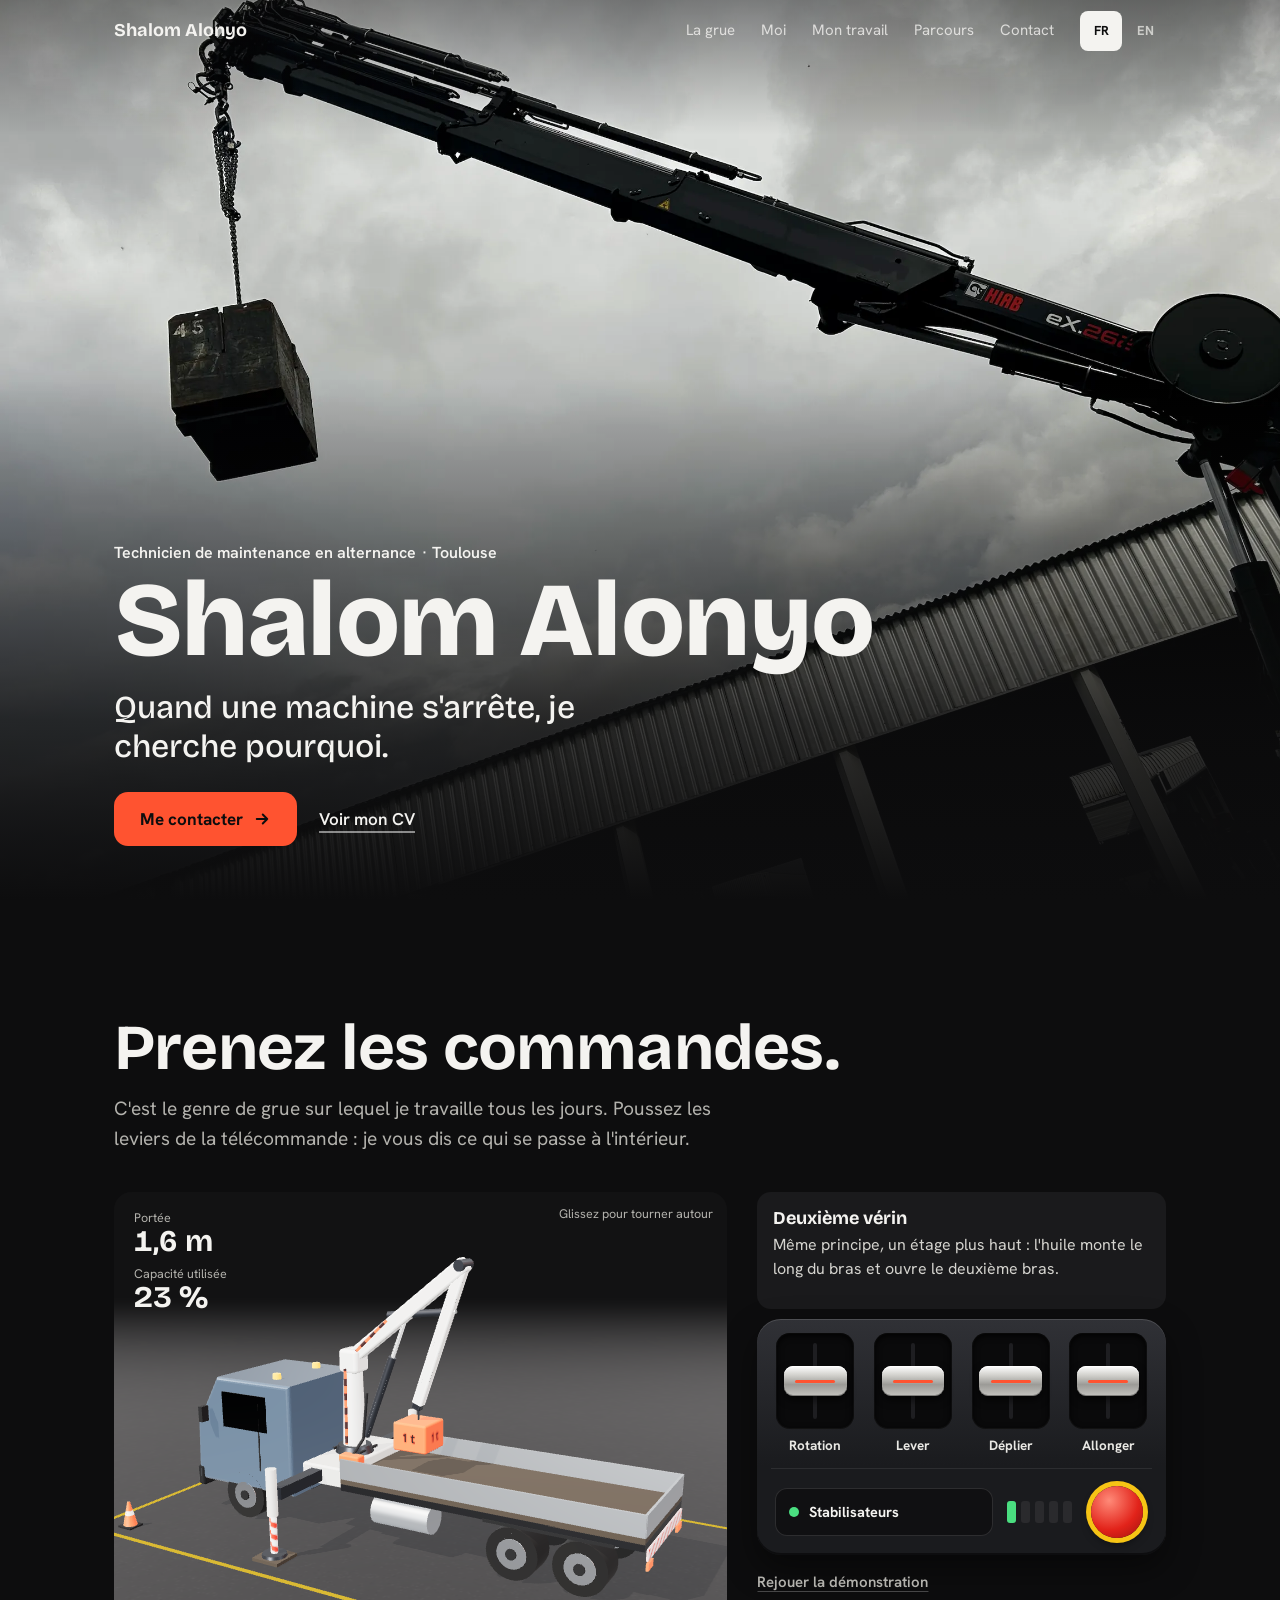
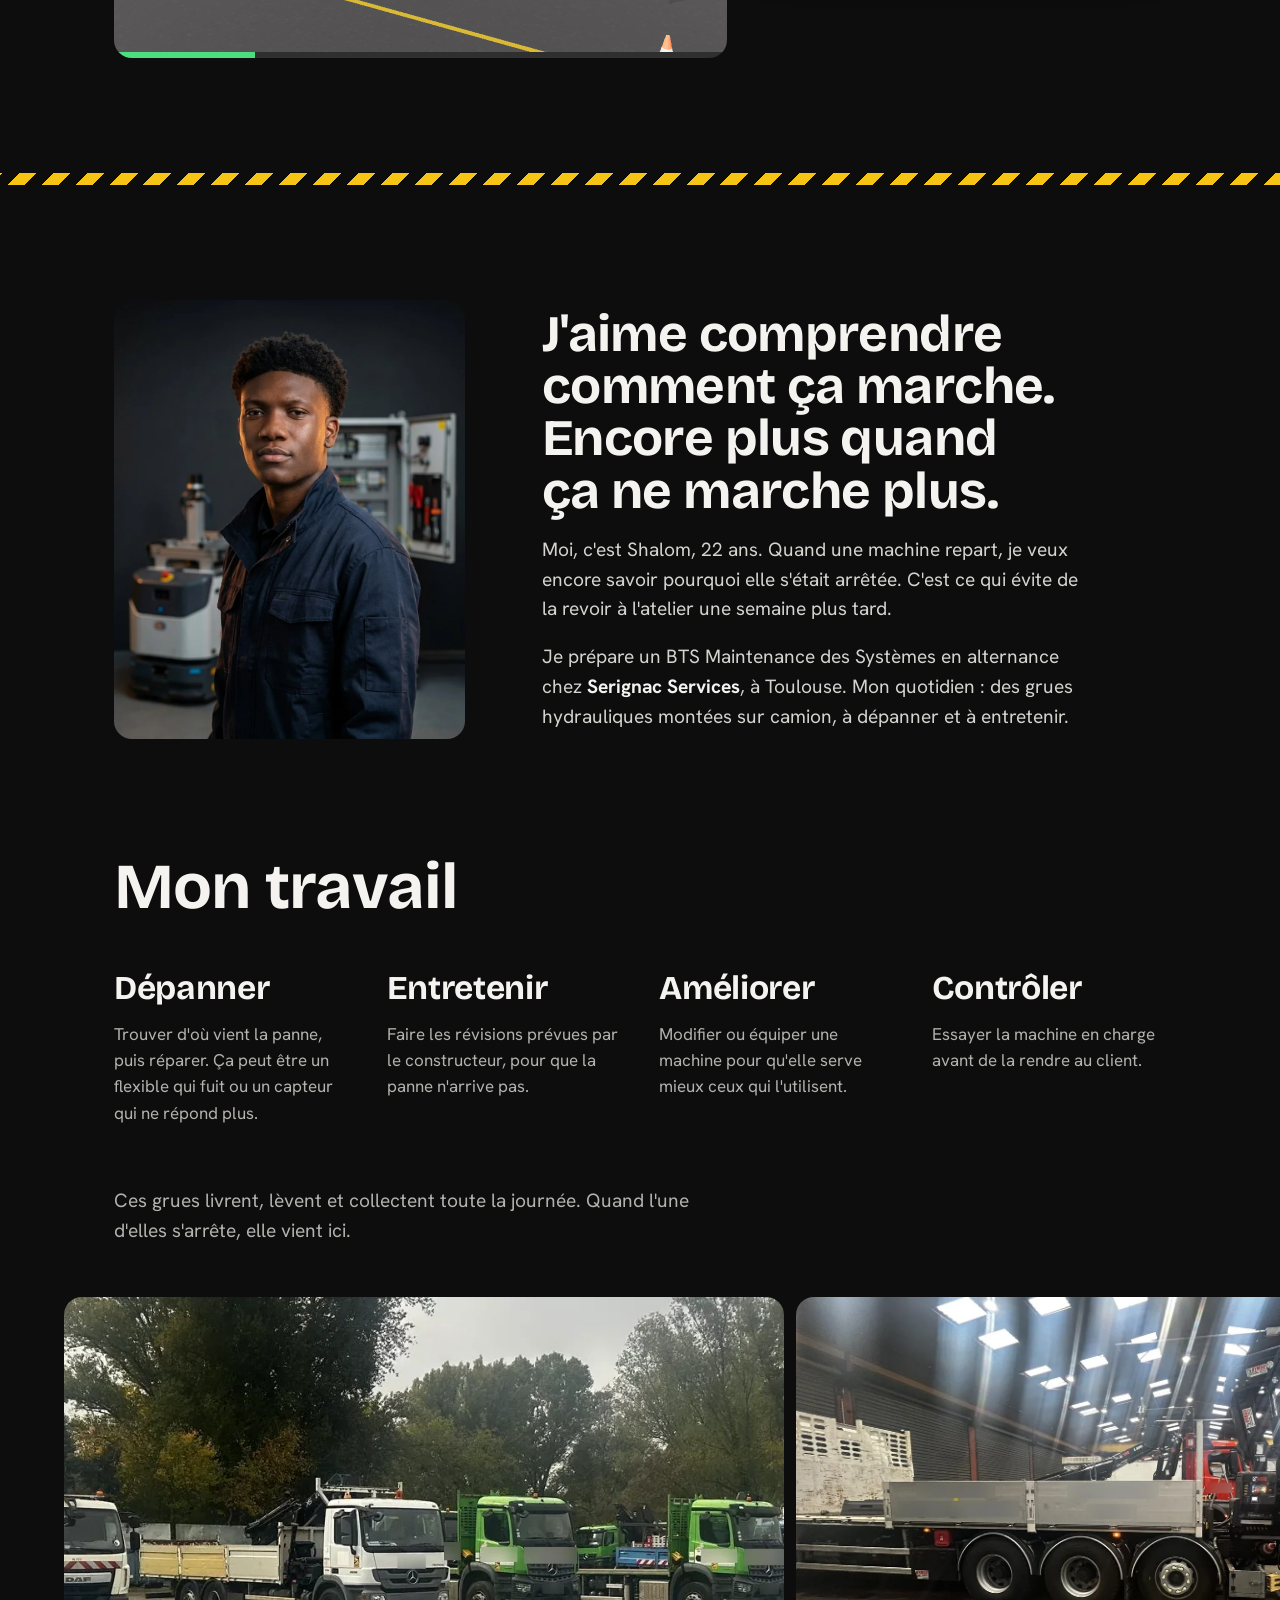
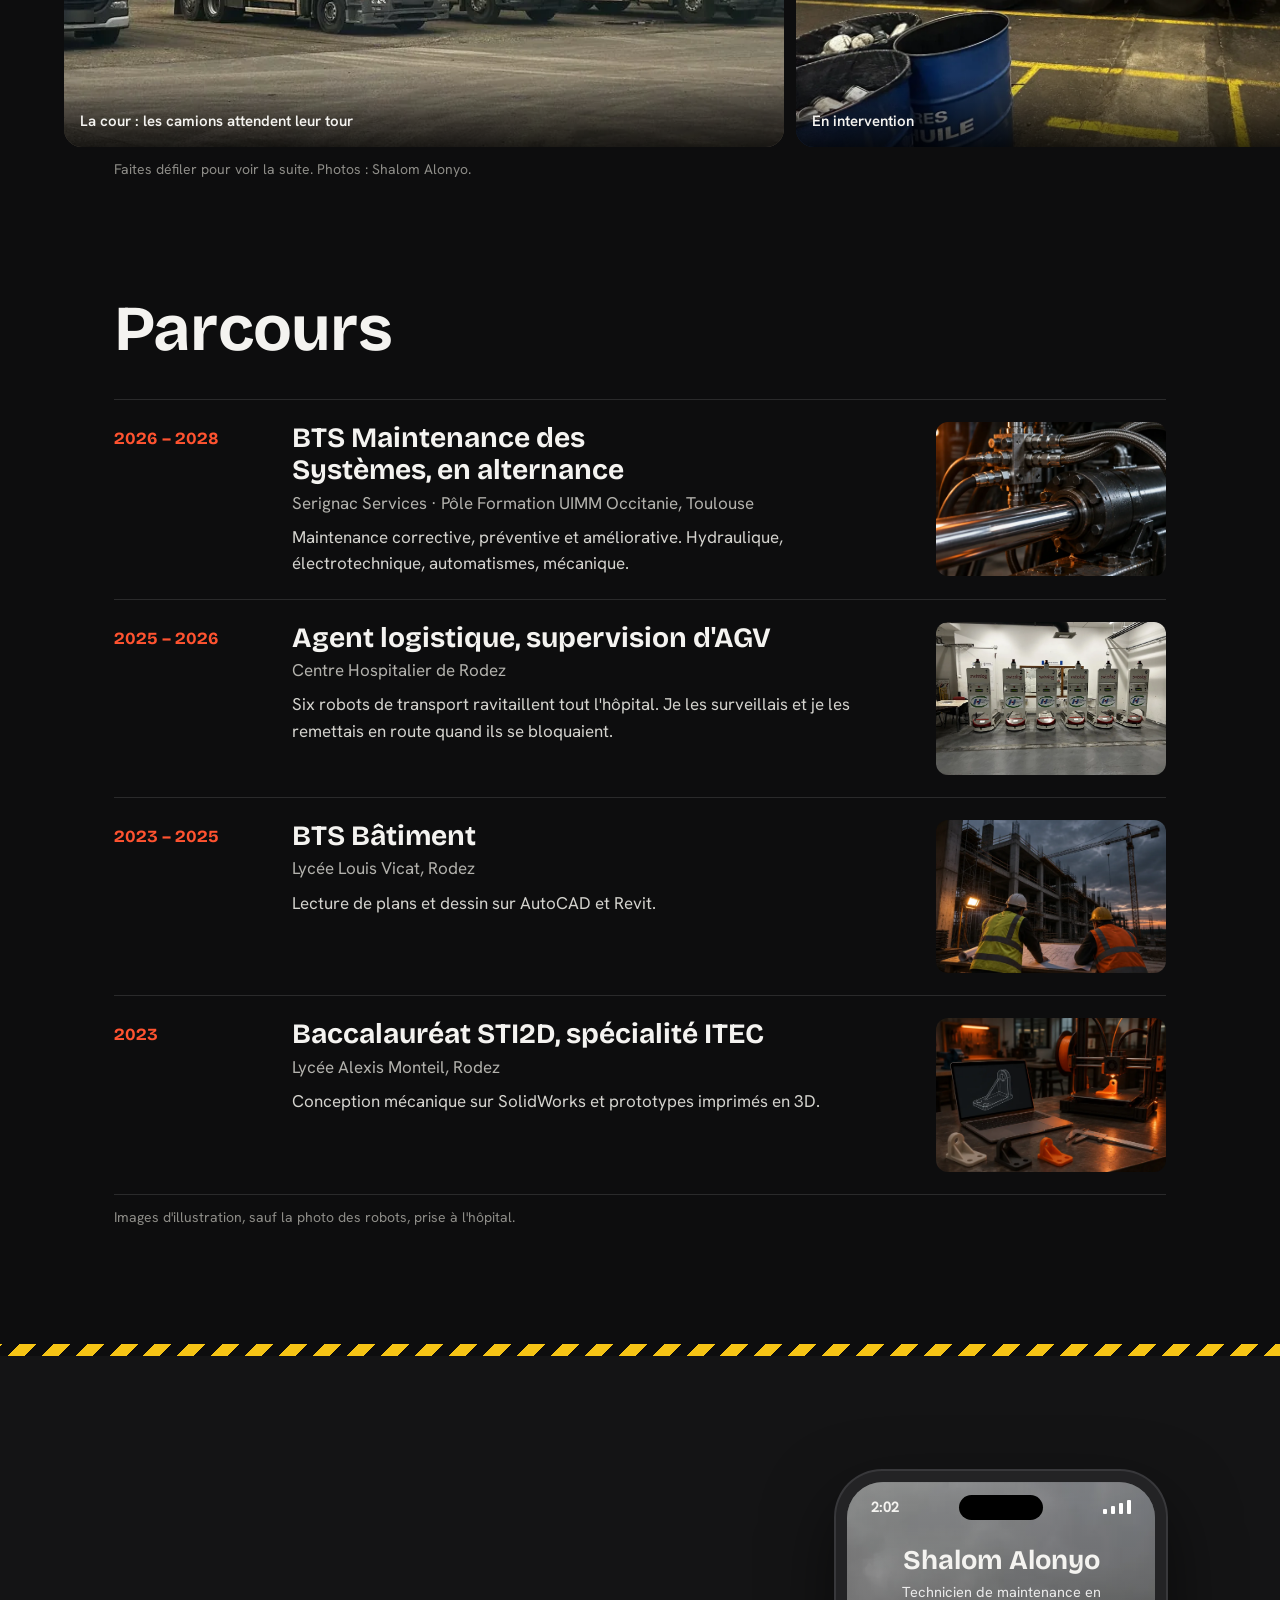
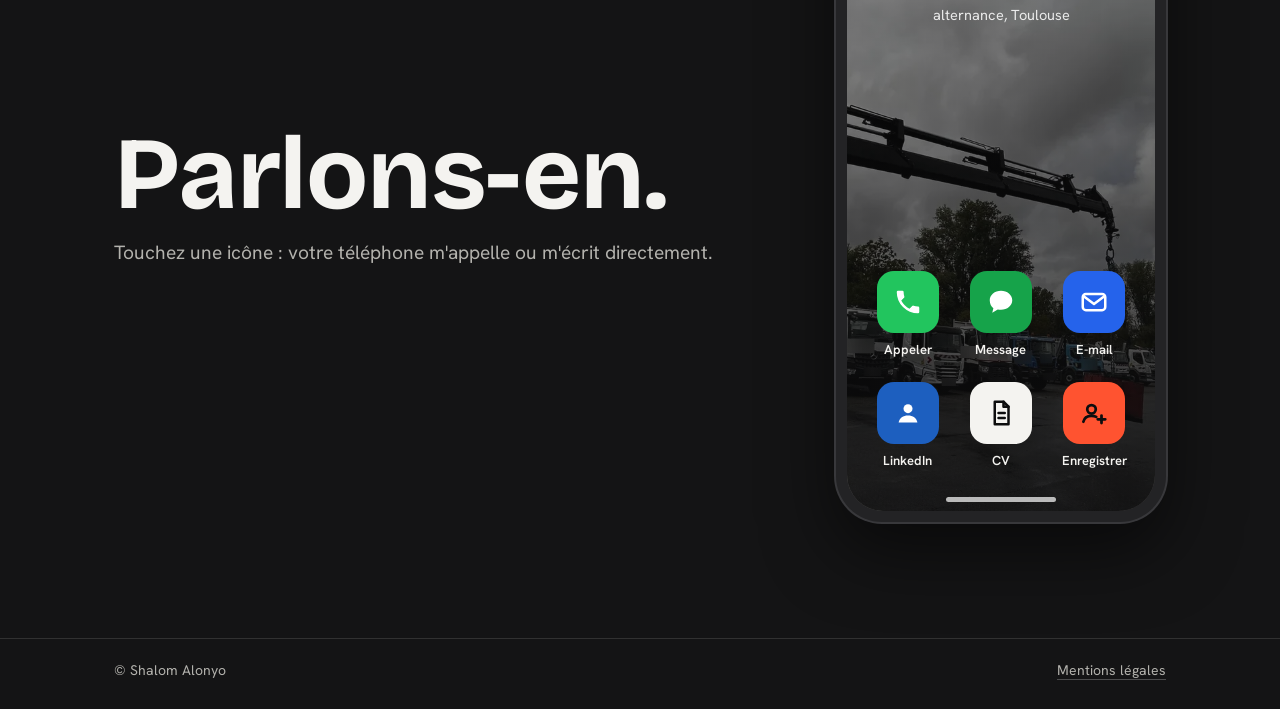
==== commit 601484a4: "v6 : grue 3D et télécommande, parcours en images, choix de messagerie, CV" ====
--- a/index.html
+++ b/index.html
@@ -86,29 +86,62 @@
 .hz{height:12px;background:repeating-linear-gradient(-45deg,var(--mark) 0 12px,#0D0D0E 12px 24px)}
 
 /* la grue */
-.rig{margin-top:clamp(22px,3vw,40px);display:grid;grid-template-columns:minmax(0,1.45fr) minmax(0,1fr);gap:clamp(12px,2.4vw,34px);align-items:start}
+.rig{margin-top:clamp(22px,3vw,40px);display:grid;grid-template-columns:minmax(0,1.5fr) minmax(0,1fr);gap:clamp(10px,2.4vw,34px);align-items:start}
 .stage{background:#121213;border-radius:18px;overflow:hidden;position:relative}
-.stage svg{display:block;width:100%;height:auto;touch-action:pan-y}
+.view{position:relative;aspect-ratio:4/3}
+.view canvas,.view svg{position:absolute;inset:0;width:100%;height:100%;display:block}
+.view canvas{touch-action:pan-y;cursor:grab;opacity:0;transition:opacity .5s ease-out}
+.view canvas:active{cursor:grabbing}
+.stage.live canvas{opacity:1}
+.stage.live svg{display:none}
 .read{position:absolute;left:clamp(12px,1.6vw,20px);top:clamp(10px,1.4vw,18px);display:grid;gap:8px;max-width:24%;pointer-events:none}
 .read span{display:block;font-size:12.5px;line-height:1.2;color:var(--mut)}
 .read b{display:block;font-family:var(--d);font-size:clamp(20px,2.6vw,30px);line-height:1.1;font-weight:700;font-variant-numeric:tabular-nums;white-space:nowrap}
+.spin{position:absolute;right:14px;top:12px;font-size:12.5px;color:var(--mut);pointer-events:none;opacity:0;transition:opacity .4s ease-out}
+.stage.live .spin{opacity:1}
+.stage.live .spin.off{opacity:0}
 .bar{height:6px;background:rgba(255,255,255,.12)}
 .bar i{display:block;height:100%;width:0;background:var(--ok);transition:width .2s ease-out,background-color .2s ease-out}
-.ctl{display:grid;gap:2px}
-.lev{display:grid;grid-template-columns:minmax(0,1fr);gap:2px;padding:10px 0 8px;border-bottom:1px solid var(--line)}
-.lev label{display:flex;justify-content:space-between;align-items:baseline;font-weight:700;font-size:17px}
-.lev label small{font-weight:500;font-size:14px;color:var(--mut)}
-input[type=range]{-webkit-appearance:none;appearance:none;width:100%;height:44px;background:transparent;cursor:pointer;touch-action:pan-y}
-input[type=range]::-webkit-slider-runnable-track{height:8px;border-radius:8px;background:linear-gradient(90deg,var(--acc) var(--p,0%),rgba(255,255,255,.16) var(--p,0%))}
-input[type=range]::-moz-range-track{height:8px;border-radius:8px;background:rgba(255,255,255,.16)}
-input[type=range]::-moz-range-progress{height:8px;border-radius:8px;background:var(--acc)}
-input[type=range]::-webkit-slider-thumb{-webkit-appearance:none;width:30px;height:30px;border-radius:50%;background:var(--tx);margin-top:-11px;box-shadow:0 2px 10px rgba(0,0,0,.5);transition:transform .16s ease-out}
-input[type=range]::-moz-range-thumb{width:30px;height:30px;border:0;border-radius:50%;background:var(--tx)}
-input[type=range]:active::-webkit-slider-thumb{transform:scale(1.12)}
-.tell{background:var(--card);border-radius:14px;padding:13px 16px 14px;min-height:7.3em;font-size:16px;line-height:1.45;color:#D4D3CE;margin-bottom:6px}
+.tell{background:var(--card);border-radius:14px;padding:13px 16px 14px;min-height:7.3em;font-size:16px;line-height:1.45;color:#D4D3CE}
 .tell b{display:block;font-family:var(--d);font-size:18px;color:var(--tx);margin-bottom:2px}
 .tell.warn b{color:var(--acc)}
 .again{margin-top:6px;min-height:44px;font-weight:600;font-size:15px;color:var(--mut);text-decoration:underline;text-decoration-color:var(--line2);text-underline-offset:4px}
+/* la télécommande */
+.rc{--trv:30px;margin-top:10px;border-radius:24px;padding:14px 14px 12px;background:linear-gradient(180deg,#303136,#1a1b1e 62%);box-shadow:inset 0 1px 0 rgba(255,255,255,.14),inset 0 -2px 0 rgba(0,0,0,.5),0 14px 34px rgba(0,0,0,.45);user-select:none;-webkit-user-select:none;-webkit-touch-callout:none}
+.rc-top{display:grid;grid-template-columns:repeat(4,minmax(0,1fr));gap:10px}
+.lv{display:grid;gap:6px;justify-items:center;font-size:13.5px;font-weight:700;color:#E9E8E4}
+.trk{position:relative;width:100%;max-width:78px;height:96px;border-radius:14px;background:#0A0A0B;box-shadow:inset 0 2px 7px #000,inset 0 0 0 1px rgba(255,255,255,.06);touch-action:none;cursor:ns-resize}
+.trk::before{content:"";position:absolute;left:50%;top:10px;bottom:10px;width:4px;margin-left:-2px;border-radius:4px;background:#1E1E21}
+.trk::after{content:"";position:absolute;left:24%;right:24%;top:50%;height:2px;margin-top:-1px;background:rgba(255,255,255,.16)}
+.cap{position:absolute;left:10%;right:10%;top:50%;height:30px;margin-top:-15px;border-radius:9px;background:linear-gradient(180deg,#FFFFFF,#D3D2CE 30%,#9C9B97 62%,#C4C3BF);box-shadow:0 4px 9px rgba(0,0,0,.65),inset 0 1px 0 #fff,inset 0 -1px 0 rgba(0,0,0,.35);transform:translateY(calc(var(--v,0) * -1 * var(--trv)));z-index:1}
+.cap::after{content:"";position:absolute;left:18%;right:18%;top:50%;height:3px;margin-top:-1.5px;border-radius:3px;background:var(--acc)}
+.lv.rel .cap{transition:transform .18s var(--out)}
+.trk:focus-visible{outline:2px solid var(--tx);outline-offset:2px}
+.rc-bot{display:grid;grid-template-columns:minmax(0,1fr) auto auto;gap:14px;align-items:center;margin-top:12px;padding:12px 4px 0;border-top:1px solid rgba(255,255,255,.08)}
+.stb{display:flex;align-items:center;gap:10px;min-height:48px;padding:0 14px;border-radius:12px;background:#101012;box-shadow:inset 0 0 0 1px rgba(255,255,255,.12);font-weight:700;font-size:14.5px;text-align:left;transition:transform .16s ease-out}
+.stb:active{transform:scale(.97)}
+.stb .led{width:10px;height:10px;border-radius:50%;background:#3A3A3D;flex:none;transition:background-color .2s ease-out}
+.stb[aria-pressed=true] .led{background:var(--ok)}
+.leds{display:flex;gap:5px}
+.leds i{width:9px;height:22px;border-radius:3px;background:#2A2A2D;transition:background-color .15s ease-out}
+.leds i.g{background:var(--ok)}
+.leds i.y{background:var(--mark)}
+.leds i.r{background:var(--acc)}
+.stop{width:52px;height:52px;margin:5px;border-radius:50%;background:radial-gradient(circle at 35% 28%,#FF8A78,#E2231A 58%,#9E120C);box-shadow:0 0 0 5px var(--mark),0 5px 10px rgba(0,0,0,.6);transition:transform .12s ease-out,filter .12s ease-out}
+.stop:active{transform:scale(.94)}
+.stop[aria-pressed=true]{transform:scale(.9);filter:brightness(.72)}
+.pic img{width:100%;height:auto;aspect-ratio:3/2;object-fit:cover;border-radius:12px}
+.pic[data-zoom]{cursor:zoom-in}
+.scr .sheet{position:absolute;left:8px;right:8px;bottom:8px;z-index:3;display:grid;gap:8px;padding:16px 14px 10px;border-radius:26px;background:#F4F3F0;color:#0D0D0E}
+.scr .sheet[hidden]{display:none}
+.sheet b{font-family:var(--d);font-size:19px}
+.addr{font-size:14px;color:#3A3A3D;word-break:break-all;margin:-6px 0 2px}
+.opt{display:flex;align-items:center;justify-content:center;min-height:46px;border-radius:12px;background:#0D0D0E;color:#F4F3F0;font-weight:700;font-size:15px;text-align:center;transition:transform .16s ease-out}
+.opt:active{transform:scale(.97)}
+.two{display:grid;grid-template-columns:1fr 1fr;gap:8px}
+.two .opt{background:#E2E0DA;color:#0D0D0E}
+.okm{min-height:1.3em;font-size:13.5px;color:#3A3A3D;text-align:center}
+.opt.cls{background:none;color:#3A3A3D;min-height:40px}
 
 /* moi */
 .me{display:grid;grid-template-columns:minmax(0,.72fr) minmax(0,1.28fr);gap:clamp(26px,6vw,90px);align-items:center}
@@ -118,7 +151,7 @@
 .me p strong{color:var(--tx);font-weight:700}
 
 /* travail */
-.jobs{display:grid;grid-template-columns:repeat(3,minmax(0,1fr));gap:clamp(18px,3vw,44px);margin-top:clamp(26px,3.4vw,46px)}
+.jobs{display:grid;grid-template-columns:repeat(4,minmax(0,1fr));gap:clamp(18px,3vw,44px);margin-top:clamp(26px,3.4vw,46px)}
 .jobs h3{font-size:clamp(24px,2.6vw,34px);font-weight:700;letter-spacing:-.01em}
 .jobs p{color:var(--mut);margin-top:6px;max-width:36ch}
 .reel{display:flex;gap:12px;overflow-x:auto;scroll-snap-type:x mandatory;-webkit-overflow-scrolling:touch;padding:0 var(--pad);margin-top:clamp(28px,4vw,52px);scrollbar-width:none}
@@ -130,7 +163,7 @@
 
 /* parcours */
 .path{margin-top:clamp(22px,3vw,40px);border-top:1px solid var(--line)}
-.step{display:grid;grid-template-columns:150px minmax(0,1fr);gap:8px 28px;padding:22px 0;border-bottom:1px solid var(--line)}
+.step{display:grid;grid-template-columns:150px minmax(0,1fr) 230px;align-items:start;gap:8px 28px;padding:22px 0;border-bottom:1px solid var(--line)}
 .step .y{font-family:var(--d);font-weight:700;font-size:17px;color:var(--acc);padding-top:4px;font-variant-numeric:tabular-nums}
 .step h3{font-size:clamp(21px,2.2vw,28px);font-weight:700;line-height:1.15}
 .step .w{color:var(--mut);margin-top:3px}
@@ -141,7 +174,7 @@
 .cgrid{display:grid;grid-template-columns:minmax(0,1fr) auto;gap:clamp(26px,6vw,90px);align-items:center}
 .ct h2{font-size:clamp(44px,8vw,104px);line-height:.96}
 .phone{width:min(330px,86vw);margin:0 auto;border-radius:46px;padding:11px;background:#232325;box-shadow:0 0 0 2px #38383B,0 28px 70px rgba(0,0,0,.55)}
-.scr{position:relative;border-radius:36px;overflow:hidden;aspect-ratio:9/18.4;background:#0D0D0E url(assets/hero.webp) 30% 20%/cover;display:flex;flex-direction:column}
+.scr{position:relative;border-radius:36px;overflow:hidden;aspect-ratio:9/18.4;background:#0D0D0E url(assets/cour.webp) 58% 30%/cover;display:flex;flex-direction:column}
 .scr::before{content:"";position:absolute;inset:0;background:linear-gradient(180deg,rgba(13,13,14,.35),rgba(13,13,14,.62) 55%,rgba(13,13,14,.86))}
 .scr>*{position:relative}
 .sb{display:flex;justify-content:space-between;align-items:center;padding:13px 24px 0;font-weight:700;font-size:15px}
@@ -175,6 +208,7 @@
 #lb p{margin-top:10px;color:var(--mut);text-align:center;font-size:15px}
 .x{position:fixed;right:14px;top:14px;width:46px;height:46px;border-radius:50%;background:#232325;display:grid;place-items:center}
 
+@media (max-width:1100px){.jobs{grid-template-columns:repeat(2,minmax(0,1fr))}}
 @media (max-width:900px){
   .links{display:none}.lang{margin-left:auto}
   .rig{grid-template-columns:minmax(0,1fr)}
@@ -185,10 +219,14 @@
   .cgrid{grid-template-columns:minmax(0,1fr)}
   .hero .bg{object-position:24% 40%}
   .fab{display:flex}
-  .ctl{grid-template-columns:minmax(0,1fr) minmax(0,1fr);gap:0 20px}
-  .lev{border-bottom:0;padding:6px 0 0}
-  .lev label small{display:none}
-  .tell{min-height:7.9em;font-size:15.5px;margin-bottom:2px}
+  .view{aspect-ratio:1.45}
+  .rc{--trv:19px;margin-top:8px;padding:11px 12px 9px}
+  .trk{height:72px}
+  .cap{height:26px;margin-top:-13px}
+  .rc-bot{margin-top:9px;padding-top:9px}
+  .tell{min-height:7.5em;font-size:15px;padding:11px 14px 12px}
+  .pic{margin-top:12px}
+  .pic img{aspect-ratio:16/9}
 }
 @media (max-width:560px){
   .kicker i{display:none}
@@ -237,10 +275,10 @@
 <section id="grue">
   <div class="wrap">
     <h2 class="rv" data-en="Take the controls.">Prenez les commandes.</h2>
-    <p class="lead rv" data-en="This is the kind of crane I work on every day. Move the levers: I'll tell you what is happening inside.">C'est le genre de grue sur lequel je travaille tous les jours. Bougez les leviers : je vous dis ce qui se passe à l'intérieur.</p>
+    <p class="lead rv" data-en="This is the kind of crane I work on every day. Push the levers on the remote: I'll tell you what is happening inside.">C'est le genre de grue sur lequel je travaille tous les jours. Poussez les leviers de la télécommande : je vous dis ce qui se passe à l'intérieur.</p>
     <div class="rig rv">
-      <div class="stage">
-        <svg viewBox="0 -52 660 522" role="img" aria-label="Une grue hydraulique sur un camion, pilotée par les quatre leviers">
+      <div class="stage" id="stage"><div class="view"><canvas id="g3" aria-hidden="true"></canvas>
+        <svg viewBox="0 -90 660 560" role="img" aria-label="Une grue hydraulique sur un camion, pilotée par les quatre leviers">
           <rect x="0" y="410" width="660" height="60" fill="#18181A"/>
           <path d="M0 410H660" stroke="#3A3A3D" stroke-width="2"/>
           <!-- camion -->
@@ -279,7 +317,8 @@
           <!-- portée -->
           <g id="dim" opacity=".9"><line id="dl" y1="436" y2="436" stroke="#8E8D88" stroke-width="2" stroke-dasharray="5 6"/><line id="dv" stroke="#8E8D88" stroke-width="2" stroke-dasharray="5 6"/><circle id="dc" cy="436" r="4" fill="#8E8D88"/><circle cx="182" cy="436" r="4" fill="#8E8D88"/></g>
           <style>.hose{stroke:rgba(255,255,255,.22);stroke-width:2.5}.hose.on{stroke:#FF5330;stroke-width:4;stroke-dasharray:9 9;animation:oil .5s linear infinite}@keyframes oil{to{stroke-dashoffset:-18}}</style>
-        </svg>
+        </svg></div>
+        <p class="spin" data-en="Drag to look around">Glissez pour tourner autour</p>
         <div class="bar" aria-hidden="true"><i id="mbar"></i></div>
         <div class="read">
           <div><span data-en="Reach">Portée</span><b id="rReach">0,0 m</b></div>
@@ -288,11 +327,18 @@
       </div>
       <div>
         <p class="tell" id="tell" aria-live="polite"></p>
-        <div class="ctl">
-          <div class="lev"><label for="s0"><span data-en="Stabilisers">Stabilisateurs</span><small data-en="always first">toujours en premier</small></label><input type="range" id="s0" min="0" max="100" value="0"></div>
-          <div class="lev"><label for="s1"><span data-en="Lift">Lever</span><small data-en="main boom">bras principal</small></label><input type="range" id="s1" min="0" max="100" value="0"></div>
-          <div class="lev"><label for="s2"><span data-en="Unfold">Déplier</span><small data-en="second boom">deuxième bras</small></label><input type="range" id="s2" min="0" max="100" value="0"></div>
-          <div class="lev"><label for="s3"><span data-en="Extend">Allonger</span><small data-en="extensions">rallonges</small></label><input type="range" id="s3" min="0" max="100" value="0"></div>
+        <div class="rc" role="group" aria-label="Télécommande de la grue">
+          <div class="rc-top">
+            <div class="lv rel" data-k="slew"><div class="trk" role="slider" tabindex="0" aria-label="Rotation" aria-valuemin="-100" aria-valuemax="100" aria-valuenow="0"><i class="cap"></i></div><span>Rotation</span></div>
+            <div class="lv rel" data-k="a1"><div class="trk" role="slider" tabindex="0" aria-label="Lever" aria-valuemin="-100" aria-valuemax="100" aria-valuenow="0"><i class="cap"></i></div><span data-en="Lift">Lever</span></div>
+            <div class="lv rel" data-k="f"><div class="trk" role="slider" tabindex="0" aria-label="Déplier" aria-valuemin="-100" aria-valuemax="100" aria-valuenow="0"><i class="cap"></i></div><span data-en="Unfold">Déplier</span></div>
+            <div class="lv rel" data-k="e"><div class="trk" role="slider" tabindex="0" aria-label="Allonger" aria-valuemin="-100" aria-valuemax="100" aria-valuenow="0"><i class="cap"></i></div><span data-en="Extend">Allonger</span></div>
+          </div>
+          <div class="rc-bot">
+            <button type="button" class="stb" id="bStab" aria-pressed="false"><i class="led"></i><span data-en="Stabilisers">Stabilisateurs</span></button>
+            <div class="leds" id="leds" aria-hidden="true"><i></i><i></i><i></i><i></i><i></i></div>
+            <button type="button" class="stop" id="bStop" aria-pressed="false" aria-label="Arrêt d'urgence"></button>
+          </div>
         </div>
         <button type="button" class="again" id="again" data-en="Replay the demo">Rejouer la démonstration</button>
       </div>
@@ -307,7 +353,7 @@
     <figure class="rv"><img src="assets/moi.webp" width="928" height="1152" loading="lazy" alt="Shalom Alonyo en tenue de travail"></figure>
     <div>
       <h2 class="rv" data-en="I like knowing how things work. Even more when they don't.">J'aime comprendre comment ça marche. Encore plus quand ça ne marche plus.</h2>
-      <p class="rv" data-en="I'm Shalom, 22. What I like about maintenance is the moment you find the cause: the machine runs again, and you know why.">Moi, c'est Shalom, 22 ans. Ce qui me plaît dans la maintenance, c'est le moment où on trouve la cause : la machine repart, et on sait pourquoi.</p>
+      <p class="rv" data-en="I'm Shalom, 22. When a machine runs again, I still want to know why it stopped. That is what keeps it from coming back to the workshop a week later.">Moi, c'est Shalom, 22 ans. Quand une machine repart, je veux encore savoir pourquoi elle s'était arrêtée. C'est ce qui évite de la revoir à l'atelier une semaine plus tard.</p>
       <p class="rv" data-en="I'm doing a BTS in maintenance on a work-study contract with <strong>Serignac Services</strong>, in Toulouse. My daily work: truck-mounted hydraulic cranes, to repair and to keep running.">Je prépare un BTS Maintenance des Systèmes en alternance chez <strong>Serignac Services</strong>, à Toulouse. Mon quotidien : des grues hydrauliques montées sur camion, à dépanner et à entretenir.</p>
     </div>
   </div>
@@ -320,14 +366,15 @@
       <div><h3 data-en="Repair">Dépanner</h3><p data-en="Find where the fault comes from, then fix it. It can be a leaking hose or a sensor that has stopped answering.">Trouver d'où vient la panne, puis réparer. Ça peut être un flexible qui fuit ou un capteur qui ne répond plus.</p></div>
       <div><h3 data-en="Maintain">Entretenir</h3><p data-en="Carry out the services planned by the manufacturer, so the breakdown never happens.">Faire les révisions prévues par le constructeur, pour que la panne n'arrive pas.</p></div>
       <div><h3 data-en="Improve">Améliorer</h3><p data-en="Modify or equip a machine so it serves the people who use it better.">Modifier ou équiper une machine pour qu'elle serve mieux ceux qui l'utilisent.</p></div>
+      <div><h3 data-en="Check">Contrôler</h3><p data-en="Test the machine under load before it goes back to the customer.">Essayer la machine en charge avant de la rendre au client.</p></div>
     </div>
     <p class="lead rv" style="margin-top:clamp(34px,5vw,60px)" data-en="These cranes deliver, lift and collect all day long. When one of them stops, it comes here.">Ces grues livrent, lèvent et collectent toute la journée. Quand l'une d'elles s'arrête, elle vient ici.</p>
   </div>
   <div class="reel rv" id="reel">
     <figure data-zoom="camions"><img src="assets/camions.webp" width="1800" height="540" loading="lazy" alt="Une rangée de camions équipés de grues, dans la cour de l'atelier"><figcaption data-en="The yard: trucks waiting their turn">La cour : les camions attendent leur tour</figcaption></figure>
-    <figure data-zoom="travee"><img src="assets/travee.webp" width="1500" height="1035" loading="lazy" alt="Un camion-grue dans une travée de l'atelier, stabilisateur sorti"><figcaption data-en="In the bay, stabiliser out">Dans la travée, stabilisateur sorti</figcaption></figure>
-    <figure data-zoom="cour"><img src="assets/cour.webp" width="1600" height="936" loading="lazy" alt="Une grue lève une masse d'essai dans la cour"><figcaption data-en="Load test before the crane goes back">Essai en charge avant de rendre la grue</figcaption></figure>
-    <figure data-zoom="atelier"><img src="assets/atelier.webp" width="1800" height="1350" loading="lazy" alt="L'atelier vu d'en haut"><figcaption data-en="The workshop, seen from above">L'atelier, vu d'en haut</figcaption></figure>
+    <figure data-zoom="travee"><img src="assets/travee.webp" width="1500" height="1035" loading="lazy" alt="Un camion-grue dans une travée de l'atelier, stabilisateur sorti"><figcaption data-en="At work">En intervention</figcaption></figure>
+    <figure data-zoom="cour"><img src="assets/cour.webp" width="1600" height="936" loading="lazy" alt="Une grue lève une masse d'essai dans la cour"><figcaption data-en="Load test">Essai en charge</figcaption></figure>
+    <figure data-zoom="atelier"><img src="assets/atelier.webp" width="1800" height="1350" loading="lazy" alt="L'atelier vu d'en haut"><figcaption data-en="The workshop">L'atelier</figcaption></figure>
   </div>
   <div class="wrap"><p class="hint" data-en="Swipe to see more. Photos: Shalom Alonyo.">Faites défiler pour voir la suite. Photos : Shalom Alonyo.</p></div>
 </section>
@@ -336,11 +383,12 @@
   <div class="wrap">
     <h2 class="rv" data-en="Background">Parcours</h2>
     <div class="path rv">
-      <div class="step"><div class="y">2026 – 2028</div><div><h3 data-en="BTS Maintenance des Systèmes, work-study">BTS Maintenance des Systèmes, en alternance</h3><p class="w">Serignac Services · Pôle Formation UIMM Occitanie, Toulouse</p><p data-en="Corrective, preventive and improvement maintenance. Hydraulics, electrical engineering, automation, mechanics.">Maintenance corrective, préventive et améliorative. Hydraulique, électrotechnique, automatismes, mécanique.</p></div></div>
-      <div class="step"><div class="y">2025 – 2026</div><div><h3 data-en="Logistics agent, AGV supervision">Agent logistique, supervision d'AGV</h3><p class="w" data-en="Rodez hospital">Centre Hospitalier de Rodez</p><p data-en="Six transport robots supply the whole hospital. I watched over them and got them going again when they stopped.">Six robots de transport ravitaillent tout l'hôpital. Je les surveillais et je les remettais en route quand ils se bloquaient.</p></div></div>
-      <div class="step"><div class="y">2023 – 2025</div><div><h3>BTS Bâtiment</h3><p class="w">Lycée Louis Vicat, Rodez</p><p data-en="Reading drawings, and drafting in AutoCAD and Revit.">Lecture de plans et dessin sur AutoCAD et Revit.</p></div></div>
-      <div class="step"><div class="y">2023</div><div><h3 data-en="Baccalauréat STI2D, ITEC option">Baccalauréat STI2D, spécialité ITEC</h3><p class="w">Lycée Alexis Monteil, Rodez</p><p data-en="Mechanical design in SolidWorks and 3D-printed prototypes.">Conception mécanique sur SolidWorks et prototypes imprimés en 3D.</p></div></div>
-    </div>
+      <div class="step"><div class="y">2026 – 2028</div><div><h3 data-en="BTS Maintenance des Systèmes, work-study">BTS Maintenance des Systèmes, en alternance</h3><p class="w">Serignac Services · Pôle Formation UIMM Occitanie, Toulouse</p><p data-en="Corrective, preventive and improvement maintenance. Hydraulics, electrical engineering, automation, mechanics.">Maintenance corrective, préventive et améliorative. Hydraulique, électrotechnique, automatismes, mécanique.</p></div><figure class="pic"><img src="assets/ms.webp" width="1100" height="739" loading="lazy" alt="Vérin hydraulique et flexibles"></figure></div>
+      <div class="step"><div class="y">2025 – 2026</div><div><h3 data-en="Logistics agent, AGV supervision">Agent logistique, supervision d'AGV</h3><p class="w" data-en="Rodez hospital">Centre Hospitalier de Rodez</p><p data-en="Six transport robots supply the whole hospital. I watched over them and got them going again when they stopped.">Six robots de transport ravitaillent tout l'hôpital. Je les surveillais et je les remettais en route quand ils se bloquaient.</p></div><figure class="pic" data-zoom="agv"><img src="assets/agv.webp" width="1400" height="1050" loading="lazy" alt="Les six robots de transport de l'hôpital, alignés à leur poste de charge"></figure></div>
+      <div class="step"><div class="y">2023 – 2025</div><div><h3>BTS Bâtiment</h3><p class="w">Lycée Louis Vicat, Rodez</p><p data-en="Reading drawings, and drafting in AutoCAD and Revit.">Lecture de plans et dessin sur AutoCAD et Revit.</p></div><figure class="pic"><img src="assets/bat.webp" width="1100" height="739" loading="lazy" alt="Deux ouvriers étudient un plan devant un bâtiment en construction"></figure></div>
+      <div class="step"><div class="y">2023</div><div><h3 data-en="Baccalauréat STI2D, ITEC option">Baccalauréat STI2D, spécialité ITEC</h3><p class="w">Lycée Alexis Monteil, Rodez</p><p data-en="Mechanical design in SolidWorks and 3D-printed prototypes.">Conception mécanique sur SolidWorks et prototypes imprimés en 3D.</p></div><figure class="pic"><img src="assets/sti.webp" width="1100" height="739" loading="lazy" alt="Un modèle 3D à l'écran et la pièce imprimée à côté"></figure></div>
+    </div>
+    <p class="hint" data-en="Illustrations, except the photo of the robots, taken at the hospital.">Images d'illustration, sauf la photo des robots, prise à l'hôpital.</p>
   </div>
 </section>
 
@@ -359,12 +407,25 @@
         <div class="apps">
           <a class="app" href="tel:+33633123326"><i style="background:#22C55E"><svg viewBox="0 0 24 24" fill="currentColor"><path d="M6.6 10.8a15.1 15.1 0 0 0 6.6 6.6l2.2-2.2a1 1 0 0 1 1-.25c1.1.37 2.3.57 3.6.57a1 1 0 0 1 1 1V20a1 1 0 0 1-1 1A17 17 0 0 1 3 4a1 1 0 0 1 1-1h3.5a1 1 0 0 1 1 1c0 1.3.2 2.5.57 3.6a1 1 0 0 1-.25 1z"/></svg></i><span data-en="Call">Appeler</span></a>
           <a class="app" href="sms:+33633123326"><i style="background:#16A34A"><svg viewBox="0 0 24 24" fill="currentColor"><path d="M12 3c5 0 9 3.4 9 7.6s-4 7.6-9 7.6c-.9 0-1.8-.1-2.6-.3L5 20.5l.9-3.6C4.1 15.500 3 13.700 3 10.6 3 6.400 7 3 12 3z"/></svg></i><span>Message</span></a>
-          <a class="app" href="mailto:shalomalonyo24@gmail.com"><i style="background:#2563EB"><svg viewBox="0 0 24 24" fill="none" stroke="currentColor" stroke-width="2" stroke-linecap="round" stroke-linejoin="round"><rect x="3" y="5.500" width="18" height="13" rx="2.500"/><path d="m4 7.500 8 6 8-6"/></svg></i><span>E-mail</span></a>
+          <a class="app" id="mailApp" href="mailto:shalomalonyo24@gmail.com"><i style="background:#2563EB"><svg viewBox="0 0 24 24" fill="none" stroke="currentColor" stroke-width="2" stroke-linecap="round" stroke-linejoin="round"><rect x="3" y="5.500" width="18" height="13" rx="2.500"/><path d="m4 7.500 8 6 8-6"/></svg></i><span>E-mail</span></a>
           <a class="app" href="https://www.linkedin.com/in/shalom-alonyo/" target="_blank" rel="noopener"><i style="background:#1D5FBF"><svg viewBox="0 0 24 24" fill="currentColor"><circle cx="12" cy="8.500" r="3.600"/><path d="M4.500 19.500c.6-3.600 3.700-5.600 7.500-5.600s6.900 2 7.500 5.600z"/></svg></i><span>LinkedIn</span></a>
           <a class="app" href="Shalom_Alonyo_CV.pdf" target="_blank" rel="noopener"><i style="background:#F4F3F0"><svg viewBox="0 0 24 24" fill="none" stroke="#0D0D0E" stroke-width="2" stroke-linecap="round" stroke-linejoin="round"><path d="M7 3h7l4 4v14H7z"/><path d="M14 3v4h4M10 12h5M10 16h5"/></svg></i><span>CV</span></a>
           <a class="app" href="Shalom_Alonyo.vcf"><i style="background:#FF5330"><svg viewBox="0 0 24 24" fill="none" stroke="#0D0D0E" stroke-width="2.200" stroke-linecap="round" stroke-linejoin="round"><circle cx="10" cy="9" r="3.400"/><path d="M3.500 19c.6-3 3.200-4.800 6.500-4.800 1.400 0 2.700.3 3.800.9M18 14v6M15 17h6"/></svg></i><span data-en="Save contact">Enregistrer</span></a>
         </div>
         <div class="dock" aria-hidden="true"></div>
+        <div class="sheet" id="sheet" hidden>
+          <b data-en="Write to me">M'écrire</b>
+          <span class="addr">shalomalonyo24@gmail.com</span>
+          <a class="opt" href="mailto:shalomalonyo24@gmail.com" data-en="My mail app">Mon appli de mail</a>
+          <div class="two">
+            <button type="button" class="opt" data-web="https://mail.google.com/mail/?view=cm&amp;fs=1">Gmail</button>
+            <button type="button" class="opt" data-web="https://outlook.live.com/mail/0/deeplink/compose">Outlook</button>
+            <button type="button" class="opt" data-web="https://compose.mail.yahoo.com/">Yahoo</button>
+            <button type="button" class="opt" id="cp" data-en="Copy address">Copier l'adresse</button>
+          </div>
+          <p class="okm" id="okm" aria-live="polite"></p>
+          <button type="button" class="opt cls" data-en="Close">Fermer</button>
+        </div>
       </div>
     </div>
   </div>
@@ -394,49 +455,65 @@
     el.innerHTML = lang === 'en' ? el.dataset.en : el.dataset.fr;
   });
   $$('.lang button').forEach(b => b.setAttribute('aria-pressed', b.dataset.lang === lang));
-  say(lastMsg); draw();
+  say(lastMsg, true); hudKey = ''; draw();
   try { localStorage.setItem('lang', lang); } catch(e){}
 }
 $$('.lang button').forEach(b => b.addEventListener('click', () => { lang = b.dataset.lang; applyLang(); }));
 
 /* ---------- la grue ---------- */
-/* Grue d'exemple : 1 pixel = 2 cm, capacité 7 tonnes-mètres, charge 1 tonne. */
+/* Grue d'exemple : bras de 3,3 m et de 3 m, rallonges de 2,2 m, charge d'une tonne, capacité de 7 tonnes-mètres. */
 const MSG = {
-  start:{t:{fr:'À vous.',en:'Your turn.'},d:{fr:"Allongez encore le bras : le calculateur vous arrêtera à la limite.",en:'Extend the boom further: the controller will stop you at the limit.'}},
-  s0:{t:{fr:'Stabilisateurs',en:'Stabilisers'},d:{fr:"On cale le camion avant tout. Tant que les pieds ne sont pas au sol, le calculateur interdit de bouger la grue.",en:'The truck is steadied first. Until the feet are on the ground, the controller will not let the crane move.'}},
-  s1:{t:{fr:'Vérin de levage',en:'Lift cylinder'},d:{fr:"L'huile sous pression pousse le vérin, qui lève le bras. Un clapet la garde enfermée : si un flexible casse, le bras ne tombe pas.",en:'Pressurised oil pushes the cylinder, which lifts the boom. A valve keeps it locked in: if a hose bursts, the boom does not drop.'}},
-  s2:{t:{fr:'Deuxième vérin',en:'Second cylinder'},d:{fr:"Même principe, un étage plus haut : l'huile monte le long du bras et ouvre le deuxième bras.",en:'Same principle, one stage up: the oil travels along the boom and opens the second boom.'}},
-  s3:{t:{fr:'Rallonges',en:'Extensions'},d:{fr:"Des vérins font sortir les rallonges. Plus on va loin, moins on peut porter : regardez la capacité utilisée.",en:'Cylinders push the extensions out. The further you reach, the less you can carry: watch the capacity used.'}},
-  lock:{warn:1,t:{fr:'Mouvement refusé',en:'Movement refused'},d:{fr:"Stabilisateurs non sortis : le calculateur bloque la grue par sécurité.",en:'Stabilisers not out: the controller locks the crane for safety.'}},
+  start:{t:{fr:'À vous.',en:'Your turn.'},d:{fr:"Poussez un levier vers le haut ou vers le bas : la grue bouge tant que vous le tenez.",en:'Push a lever up or down: the crane moves for as long as you hold it.'}},
+  stab:{t:{fr:'Stabilisateurs',en:'Stabilisers'},d:{fr:"On cale le camion avant tout. Tant que les pieds ne sont pas au sol, le calculateur interdit de bouger la grue.",en:'The truck is steadied first. Until the feet are on the ground, the controller will not let the crane move.'}},
+  slew:{t:{fr:'Rotation',en:'Slewing'},d:{fr:"La colonne tourne avec tout ce qu'elle porte. C'est pour cela qu'on sort les stabilisateurs des deux côtés.",en:'The column turns with everything it carries. That is why the stabilisers go out on both sides.'}},
+  a1:{t:{fr:'Vérin de levage',en:'Lift cylinder'},d:{fr:"L'huile sous pression pousse le vérin, qui lève le bras. Un clapet la garde enfermée : si un flexible casse, le bras ne tombe pas.",en:'Pressurised oil pushes the cylinder, which lifts the boom. A valve keeps it locked in: if a hose bursts, the boom does not drop.'}},
+  f:{t:{fr:'Deuxième vérin',en:'Second cylinder'},d:{fr:"Même principe, un étage plus haut : l'huile monte le long du bras et ouvre le deuxième bras.",en:'Same principle, one stage up: the oil travels along the boom and opens the second boom.'}},
+  e:{t:{fr:'Rallonges',en:'Extensions'},d:{fr:"Des vérins font sortir les rallonges. Plus on va loin, moins on peut porter : regardez la capacité utilisée.",en:'Cylinders push the extensions out. The further you reach, the less you can carry: watch the capacity used.'}},
+  lock:{warn:1,t:{fr:'Mouvement refusé',en:'Movement refused'},d:{fr:"Stabilisateurs non sortis : le calculateur bloque la grue par sécurité. Appuyez sur le bouton Stabilisateurs.",en:'Stabilisers not out: the controller locks the crane for safety. Press the Stabilisers button.'}},
   stow:{warn:1,t:{fr:'Mouvement refusé',en:'Movement refused'},d:{fr:"Grue dépliée : le calculateur garde les stabilisateurs au sol. Repliez d'abord la grue.",en:'Crane unfolded: the controller keeps the stabilisers down. Fold the crane first.'}},
   over:{warn:1,t:{fr:'Limite atteinte',en:'Limit reached'},d:{fr:"À cette portée, une tonne suffit à saturer la grue. Le calculateur refuse d'aller plus loin et laisse revenir.",en:'At this reach, one tonne is enough to max out the crane. The controller refuses to go further and lets you come back.'}},
-  down:{t:{fr:'Charge au sol',en:'Load on the ground'},d:{fr:"La charge est posée : impossible de descendre plus bas.",en:'The load is set down: it cannot go any lower.'}}
+  down:{t:{fr:'Charge au sol',en:'Load on the ground'},d:{fr:"La charge est posée : impossible de descendre plus bas.",en:'The load is set down: it cannot go any lower.'}},
+  hit:{warn:1,t:{fr:'Obstacle',en:'Obstacle'},d:{fr:"La charge toucherait le plateau. Levez d'abord le bras, ou tournez la grue sur le côté.",en:'The load would hit the bed. Lift the boom first, or slew the crane to the side.'}},
+  end:{t:{fr:'Fin de course',en:'End of travel'},d:{fr:"Le mouvement est arrivé en butée. Repartez dans l'autre sens.",en:'The movement has reached its stop. Go back the other way.'}},
+  stop:{warn:1,t:{fr:"Arrêt d'urgence",en:'Emergency stop'},d:{fr:"Tous les mouvements sont coupés. Appuyez de nouveau sur le bouton rouge pour réarmer.",en:'All movements are cut. Press the red button again to reset.'}},
+  go:{t:{fr:'Grue réarmée',en:'Crane reset'},d:{fr:"Les leviers commandent de nouveau la grue.",en:'The levers control the crane again.'}}
 };
-const S = {stab:0, a1:10, f:152, e:0};
-const sl = [0,1,2,3].map(i => $('#s' + i));
-const rad = d => d * Math.PI / 180;
+const S = {stab:0, a1:10, f:152, e:0, slew:0};
+const LIM = {slew:[-100,100], a1:[10,48], f:[5,152], e:[0,2.2]}, RATE = {slew:34, a1:11, f:38, e:.75}, KEYS = ['slew','a1','f','e'], IN = {slew:0, a1:0, f:0, e:0};
+const rad = d => d * Math.PI / 180, stage = $('#stage'), cv = $('#g3'), bStab = $('#bStab'), bStop = $('#bStop');
+let active = -1, lastMsg = 'start', shown = '', estop = false, stabT = 0, g3 = null, tried = false, inView = false, demo = null, raf = 0, last = 0, idle = 0, sig = '', hudKey = '';
 function geo(s){
-  const P1 = {x:182,y:225}, d1 = {x:Math.cos(rad(s.a1)), y:-Math.sin(rad(s.a1))};
-  const P2 = {x:P1.x + 165*d1.x, y:P1.y + 165*d1.y};
-  const b = s.a1 - s.f, d2 = {x:Math.cos(rad(b)), y:-Math.sin(rad(b))};
-  const P3 = {x:P2.x + 150*d2.x, y:P2.y + 150*d2.y};
-  const P4 = {x:P3.x + s.e*d2.x, y:P3.y + s.e*d2.y};
-  const reach = Math.max(0, (P4.x - 182) * .02), mom = reach / 7 * 100;
-  return {P1,P2,P3,P4,d1,d2,reach,mom,low: P4.y + 44 > 410.5};
-}
+  const a = rad(s.a1), b = rad(s.a1 - s.f), L = 3 + s.e;
+  const r = 3.3 * Math.cos(a) + L * Math.cos(b), y = 3.6 + 3.3 * Math.sin(a) + L * Math.sin(b);
+  const x = r * Math.cos(rad(s.slew)), z = r * Math.sin(rad(s.slew));
+  const floor = (x > .5 && x < 6.75 && Math.abs(z) < 1.3) ? 1.34 : 0, bottom = y - .96;
+  return {r: Math.max(0, r), bottom, floor, low: bottom < floor - .001, mom: Math.max(0, r) / 7 * 100};
+}
+function say(k, force){
+  if (!force && shown === k + lang) return;
+  lastMsg = k; shown = k + lang; const m = MSG[k], t = $('#tell'); t.classList.toggle('warn', !!m.warn); t.innerHTML = `<b>${L(m.t)}</b>${L(m.d)}`;
+}
+function hud(){
+  const g = geo(S), key = g.r.toFixed(1) + Math.round(g.mom) + estop + lang; if (key === hudKey) return; hudKey = key;
+  $('#rReach').textContent = g.r.toFixed(1).replace('.', lang === 'fr' ? ',' : '.') + ' m';
+  $('#rMom').textContent = Math.round(Math.min(g.mom, 100)) + ' %';
+  const bar = $('#mbar'); bar.style.width = Math.min(100, g.mom) + '%'; bar.style.backgroundColor = g.mom > 92 ? 'var(--acc)' : g.mom > 70 ? 'var(--mark)' : 'var(--ok)';
+  $$('#leds i').forEach((el, i) => { el.className = estop ? (i === 4 ? 'r' : '') : g.mom > [8, 30, 55, 75, 92][i] ? (i < 2 ? 'g' : i < 4 ? 'y' : 'r') : ''; });
+}
+/* dessin en 2D : affiché tant que la 3D n'est pas prête, ou si elle ne démarre pas */
 const set = (id, o) => { const el = $('#' + id); for (const k in o) el.setAttribute(k, typeof o[k] === 'number' ? o[k].toFixed(1) : o[k]); };
 const pts = a => a.map(p => p.x.toFixed(1) + ',' + p.y.toFixed(1)).join(' ');
-let active = -1, offT = 0, lastMsg = 'start';
-function draw(){
-  const g = geo(S), {P1,P2,P3,P4,d1,d2} = g;
+function draw2(){
+  const d1 = {x:Math.cos(rad(S.a1)), y:-Math.sin(rad(S.a1))}, b = S.a1 - S.f, d2 = {x:Math.cos(rad(b)), y:-Math.sin(rad(b))}, e = S.e * 50;
+  const P1 = {x:182,y:225}, P2 = {x:P1.x + 165*d1.x, y:P1.y + 165*d1.y}, P3 = {x:P2.x + 150*d2.x, y:P2.y + 150*d2.y}, P4 = {x:P3.x + e*d2.x, y:P3.y + e*d2.y};
   set('stab', {y2: 372 + 34*S.stab}); set('foot', {y: 370 + 34*S.stab});
   set('b1', {x1:P1.x,y1:P1.y,x2:P2.x,y2:P2.y}); set('b2', {x1:P2.x,y1:P2.y,x2:P3.x,y2:P3.y});
   set('ext', {x1:P3.x - 40*d2.x, y1:P3.y - 40*d2.y, x2:P4.x, y2:P4.y});
   const C1 = {x:196,y:322}, B1 = {x:P1.x + 80*d1.x, y:P1.y + 80*d1.y};
-  let L = Math.hypot(B1.x-C1.x, B1.y-C1.y), u = {x:(B1.x-C1.x)/L, y:(B1.y-C1.y)/L}, M1 = {x:C1.x + 104*u.x, y:C1.y + 104*u.y};
+  let n = Math.hypot(B1.x-C1.x, B1.y-C1.y), u = {x:(B1.x-C1.x)/n, y:(B1.y-C1.y)/n}; const M1 = {x:C1.x + 104*u.x, y:C1.y + 104*u.y};
   set('c1b', {x1:C1.x,y1:C1.y,x2:M1.x,y2:M1.y}); set('c1r', {x1:M1.x,y1:M1.y,x2:B1.x,y2:B1.y});
   const A = {x:P1.x + 96*d1.x, y:P1.y + 96*d1.y}, B2 = {x:P2.x + 46*d2.x, y:P2.y + 46*d2.y};
-  L = Math.hypot(B2.x-A.x, B2.y-A.y); u = {x:(B2.x-A.x)/L, y:(B2.y-A.y)/L}; const M2 = {x:A.x + Math.min(40, L-2)*u.x, y:A.y + Math.min(40, L-2)*u.y};
+  n = Math.hypot(B2.x-A.x, B2.y-A.y); u = {x:(B2.x-A.x)/n, y:(B2.y-A.y)/n}; const M2 = {x:A.x + Math.min(40, n-2)*u.x, y:A.y + Math.min(40, n-2)*u.y};
   set('c2b', {x1:A.x,y1:A.y,x2:M2.x,y2:M2.y}); set('c2r', {x1:M2.x,y1:M2.y,x2:B2.x,y2:B2.y});
   set('j1', {cx:P1.x,cy:P1.y}); set('j2', {cx:P2.x,cy:P2.y});
   set('hook', {x1:P4.x,y1:P4.y,x2:P4.x,y2:P4.y + 16}); $('#load').setAttribute('transform', `translate(${(P4.x-21).toFixed(1)},${(P4.y+16).toFixed(1)})`);
@@ -446,53 +523,93 @@
   $('#h3').setAttribute('points', pts([D, {x:188,y:300}, {x:P1.x+4,y:P1.y+2}, P2, P3, P4]));
   ['h1','h2','h3'].forEach((h,i) => $('#' + h).classList.toggle('on', active === i + 1));
   const x = Math.max(186, P4.x); set('dl', {x1:182, x2:x}); set('dc', {cx:x}); set('dv', {x1:x, x2:x, y1:Math.min(436, P4.y + 46), y2:436});
-  $('#dim').style.opacity = g.reach > .4 ? .9 : 0;
-  $('#rReach').textContent = g.reach.toFixed(1).replace('.', lang === 'fr' ? ',' : '.') + ' m';
-  $('#rMom').textContent = Math.round(Math.min(g.mom, 100)) + ' %';
-  const bar = $('#mbar'); bar.style.width = Math.min(100, g.mom) + '%'; bar.style.backgroundColor = g.mom > 92 ? 'var(--acc)' : g.mom > 70 ? 'var(--mark)' : 'var(--ok)';
-  sl.forEach(r => r.style.setProperty('--p', r.value + '%'));
-}
-function say(k){ lastMsg = k; const m = MSG[k], t = $('#tell'); t.classList.toggle('warn', !!m.warn); t.innerHTML = `<b>${L(m.t)}</b>${L(m.d)}`; }
-function fromSliders(){ return {stab: sl[0].value/100, a1: 10 + sl[1].value*.32, f: 152 - sl[2].value*1.47, e: sl[3].value*1.1}; }
-function toSliders(){ sl[0].value = S.stab*100; sl[1].value = (S.a1-10)/.32; sl[2].value = (152-S.f)/1.47; sl[3].value = S.e/1.1; }
-function onInput(i){
-  stopDemo();
-  const n = fromSliders();
-  if (i > 0 && S.stab < .995) { toSliders(); draw(); return say('lock'); }
-  if (i === 0 && n.stab < .995 && (S.a1 > 10.5 || S.f < 151.5 || S.e > .5)) { toSliders(); draw(); return say('stow'); }
-  const g = geo(n), cur = geo(S);
-  if (i > 0 && g.low && g.P4.y > cur.P4.y) { toSliders(); draw(); return say('down'); }
-  if (i > 0 && g.mom > 100 && g.mom > cur.mom) { toSliders(); draw(); return say('over'); }
-  Object.assign(S, n); active = i; clearTimeout(offT); offT = setTimeout(() => { active = -1; draw(); }, 700);
-  draw(); say('s' + i);
-}
-sl.forEach((r,i) => r.addEventListener('input', () => onInput(i)));
-
-/* démonstration automatique, une fois, quand la grue arrive à l'écran */
-let raf = 0, demoOn = false;
-function stopDemo(){ if (demoOn) { demoOn = false; cancelAnimationFrame(raf); active = -1; } }
-function demo(){
-  stopDemo(); Object.assign(S, {stab:0, a1:10, f:152, e:0});
-  const end = {stab:1, a1:38, f:45, e:20};
-  if (reduce) { Object.assign(S, end); toSliders(); draw(); return say('start'); }
-  const steps = [['stab',0,1,900,0],['a1',10,38,1300,1],['f',152,45,1600,2],['e',0,20,900,3]];
-  let k = 0, t0 = 0; demoOn = true;
-  const tick = t => {
-    if (!demoOn) return;
-    const [key, a, b, dur, idx] = steps[k]; if (!t0) { t0 = t; say('s' + idx); }
-    const p = Math.min(1, (t - t0) / dur), q = 1 - Math.pow(1 - p, 3);
-    S[key] = a + (b - a) * q; active = idx; toSliders(); draw();
-    if (p >= 1) { k++; t0 = 0; if (k >= steps.length) { demoOn = false; active = -1; draw(); return say('start'); } }
-    raf = requestAnimationFrame(tick);
-  };
-  toSliders(); draw(); raf = requestAnimationFrame(tick);
-}
-$('#again').addEventListener('click', demo);
-new IntersectionObserver((es, o) => es.forEach(e => { if (e.isIntersecting) { o.disconnect(); demo(); } }), {threshold: .45}).observe($('.stage'));
+  $('#dim').style.opacity = geo(S).r > .4 ? .9 : 0;
+}
+/* un pas de simulation : les leviers donnent une vitesse, le calculateur accepte ou refuse */
+function step(dt){
+  let act = -1;
+  if (!estop && S.stab !== stabT) { const d = dt / 2.2; S.stab = stabT > S.stab ? Math.min(stabT, S.stab + d) : Math.max(stabT, S.stab - d); act = 4; say('stab'); }
+  if (!demo) KEYS.forEach((k, i) => {
+    const v = IN[k]; if (!v) return;
+    if (estop) return say('stop');
+    if (S.stab < .995) return say('lock');
+    const n = Object.assign({}, S); n[k] = Math.min(LIM[k][1], Math.max(LIM[k][0], S[k] + (k === 'f' ? -1 : 1) * v * RATE[k] * dt));
+    if (n[k] === S[k]) return say('end');
+    const g = geo(n), c = geo(S);
+    if (g.low && (!c.low || g.bottom < c.bottom - 1e-6)) return say(g.floor ? 'hit' : 'down');
+    if (g.mom > 100 && g.mom > c.mom + 1e-9) return say('over');
+    S[k] = n[k]; act = i; say(k);
+  });
+  active = act;
+}
+function demoStep(dt){
+  const d = demo; if (S.stab < 1) return;
+  const [k, to, dur, idx] = d.steps[d.i]; if (d.t === 0) { d.from = S[k]; say(k); }
+  d.t += dt; const p = Math.min(1, d.t / dur), q = p < .5 ? 2*p*p : 1 - Math.pow(-2*p + 2, 2) / 2;
+  S[k] = d.from + (to - d.from) * q; active = idx;
+  if (p >= 1) { d.i++; d.t = 0; if (d.i >= d.steps.length) { demo = null; active = -1; say('start'); } }
+}
+function draw(){ hud(); if (g3) g3.render(S, active, performance.now()); else draw2(); }
+function frame(t){
+  const dt = Math.min(.25, (t - last) / 1000 || 0); last = t;
+  step(dt); if (demo) demoStep(dt); draw();
+  const s = JSON.stringify(S) + active + JSON.stringify(IN); idle = s === sig ? idle + dt : 0; sig = s;
+  raf = inView && idle < 1.5 ? requestAnimationFrame(frame) : 0;
+}
+function wake(){ idle = 0; if (!raf && inView) { last = performance.now(); raf = requestAnimationFrame(frame); } }
+function stopDemo(){ if (demo) { demo = null; active = -1; } }
+function startDemo(){
+  stopDemo(); Object.assign(S, {stab:0, a1:10, f:152, e:0, slew:0}); estop = false; stabT = 1; bStop.setAttribute('aria-pressed', 'false'); bStab.setAttribute('aria-pressed', 'true');
+  if (reduce) { Object.assign(S, {stab:1, a1:38, f:45, e:.4, slew:-24}); say('start', true); return wake(); }
+  demo = {i:0, t:0, from:0, steps:[['a1',38,1.4,1],['f',45,1.7,2],['e',.4,.9,3],['slew',-24,1.6,0]]}; wake();
+}
+/* les leviers : on les pousse, ils reviennent seuls au centre */
+$$('.lv').forEach(lv => {
+  const k = lv.dataset.k, trk = $('.trk', lv); let id = null;
+  const put = v => { IN[k] = v; lv.style.setProperty('--v', v.toFixed(3)); trk.setAttribute('aria-valuenow', Math.round(v * 100)); wake(); };
+  const read = e => { const r = trk.getBoundingClientRect(), half = r.height / 2 - 16; let v = Math.max(-1, Math.min(1, (r.top + r.height / 2 - e.clientY) / half)); if (Math.abs(v) < .14) v = 0; put(v); };
+  const up = e => { if (e.pointerId !== id) return; id = null; lv.classList.add('rel'); put(0); };
+  trk.addEventListener('pointerdown', e => { e.preventDefault(); stopDemo(); id = e.pointerId; try { trk.setPointerCapture(id); } catch (x) {} lv.classList.remove('rel'); read(e); });
+  trk.addEventListener('pointermove', e => { if (e.pointerId === id) read(e); });
+  trk.addEventListener('pointerup', up); trk.addEventListener('pointercancel', up);
+  trk.addEventListener('keydown', e => { if (e.key !== 'ArrowUp' && e.key !== 'ArrowDown') return; e.preventDefault(); stopDemo(); put(e.key === 'ArrowUp' ? 1 : -1); });
+  trk.addEventListener('keyup', e => { if (e.key === 'ArrowUp' || e.key === 'ArrowDown') put(0); });
+  trk.addEventListener('blur', () => { if (IN[k]) put(0); });
+});
+bStab.addEventListener('click', () => {
+  stopDemo(); if (estop) return say('stop', true);
+  const want = stabT ? 0 : 1; if (!want && (S.a1 > 10.5 || S.f < 151.5 || S.e > .02)) return say('stow', true);
+  stabT = want; bStab.setAttribute('aria-pressed', String(!!want)); wake();
+});
+bStop.addEventListener('click', () => { stopDemo(); estop = !estop; bStop.setAttribute('aria-pressed', String(estop)); say(estop ? 'stop' : 'go', true); hudKey = ''; wake(); });
+$('#again').addEventListener('click', startDemo);
+/* la vue 3D : chargée seulement quand la grue approche de l'écran */
+function load3d(){
+  if (tried) return; tried = true;
+  import('./assets/grue3d.js').then(m => { g3 = m.create(cv); stage.classList.add('live'); addEventListener('resize', () => { g3.resize(); wake(); }); wake(); }).catch(() => {});
+}
+let dragX = null;
+cv.addEventListener('pointerdown', e => { dragX = e.clientX; });
+addEventListener('pointermove', e => { if (dragX === null || !g3) return; g3.turn((dragX - e.clientX) * .008); dragX = e.clientX; $('.spin').classList.add('off'); wake(); });
+addEventListener('pointerup', () => { dragX = null; }); addEventListener('pointercancel', () => { dragX = null; });
+new IntersectionObserver(es => { inView = es[0].isIntersecting; if (inView) { load3d(); wake(); } }, {rootMargin: '300px'}).observe(stage);
+new IntersectionObserver((es, o) => es.forEach(e => { if (e.isIntersecting) { o.disconnect(); startDemo(); } }), {threshold: .45}).observe(stage);
+
+/* ---------- e-mail : le visiteur choisit sa messagerie ---------- */
+const sheet = $('#sheet'), ADDR = $('.addr', sheet).textContent;
+$('#mailApp').addEventListener('click', e => { e.preventDefault(); $('#okm').textContent = ''; sheet.hidden = false; });
+sheet.addEventListener('click', e => {
+  const b = e.target.closest('.opt'); if (!b) return;
+  if (b.classList.contains('cls')) { sheet.hidden = true; return; }
+  if (!b.dataset.web && b.id !== 'cp') return;
+  const done = ok => { $('#okm').textContent = ok ? L({fr:'Adresse copiée.', en:'Address copied.'}) + (b.dataset.web ? ' ' + L({fr:'Collez-la dans le champ « À ».', en:'Paste it into the “To” field.'}) : '') : ADDR; };
+  if (navigator.clipboard) navigator.clipboard.writeText(ADDR).then(() => done(true), () => done(false)); else done(false);
+  if (b.dataset.web) window.open(b.dataset.web, '_blank', 'noopener');
+});
 
 /* ---------- visionneuse ---------- */
 const lb = $('#lb');
-$('#reel').addEventListener('click', e => { const z = e.target.closest('[data-zoom]'); if (!z) return; const im = $('img', z); $('#lbimg').src = im.src; $('#lbimg').alt = im.alt; $('#lbcap').textContent = $('figcaption', z).textContent; lb.showModal(); });
+document.addEventListener('click', e => { const z = e.target.closest('[data-zoom]'); if (!z) return; const im = $('img', z); $('#lbimg').src = im.src; $('#lbimg').alt = im.alt; $('#lbcap').textContent = ($('figcaption', z) || {textContent: im.alt}).textContent; lb.showModal(); });
 lb.addEventListener('click', e => { if (e.target === lb || !e.target.closest('img')) lb.close(); });
 
 /* ---------- apparitions, en-tête, bouton flottant, heure ---------- */
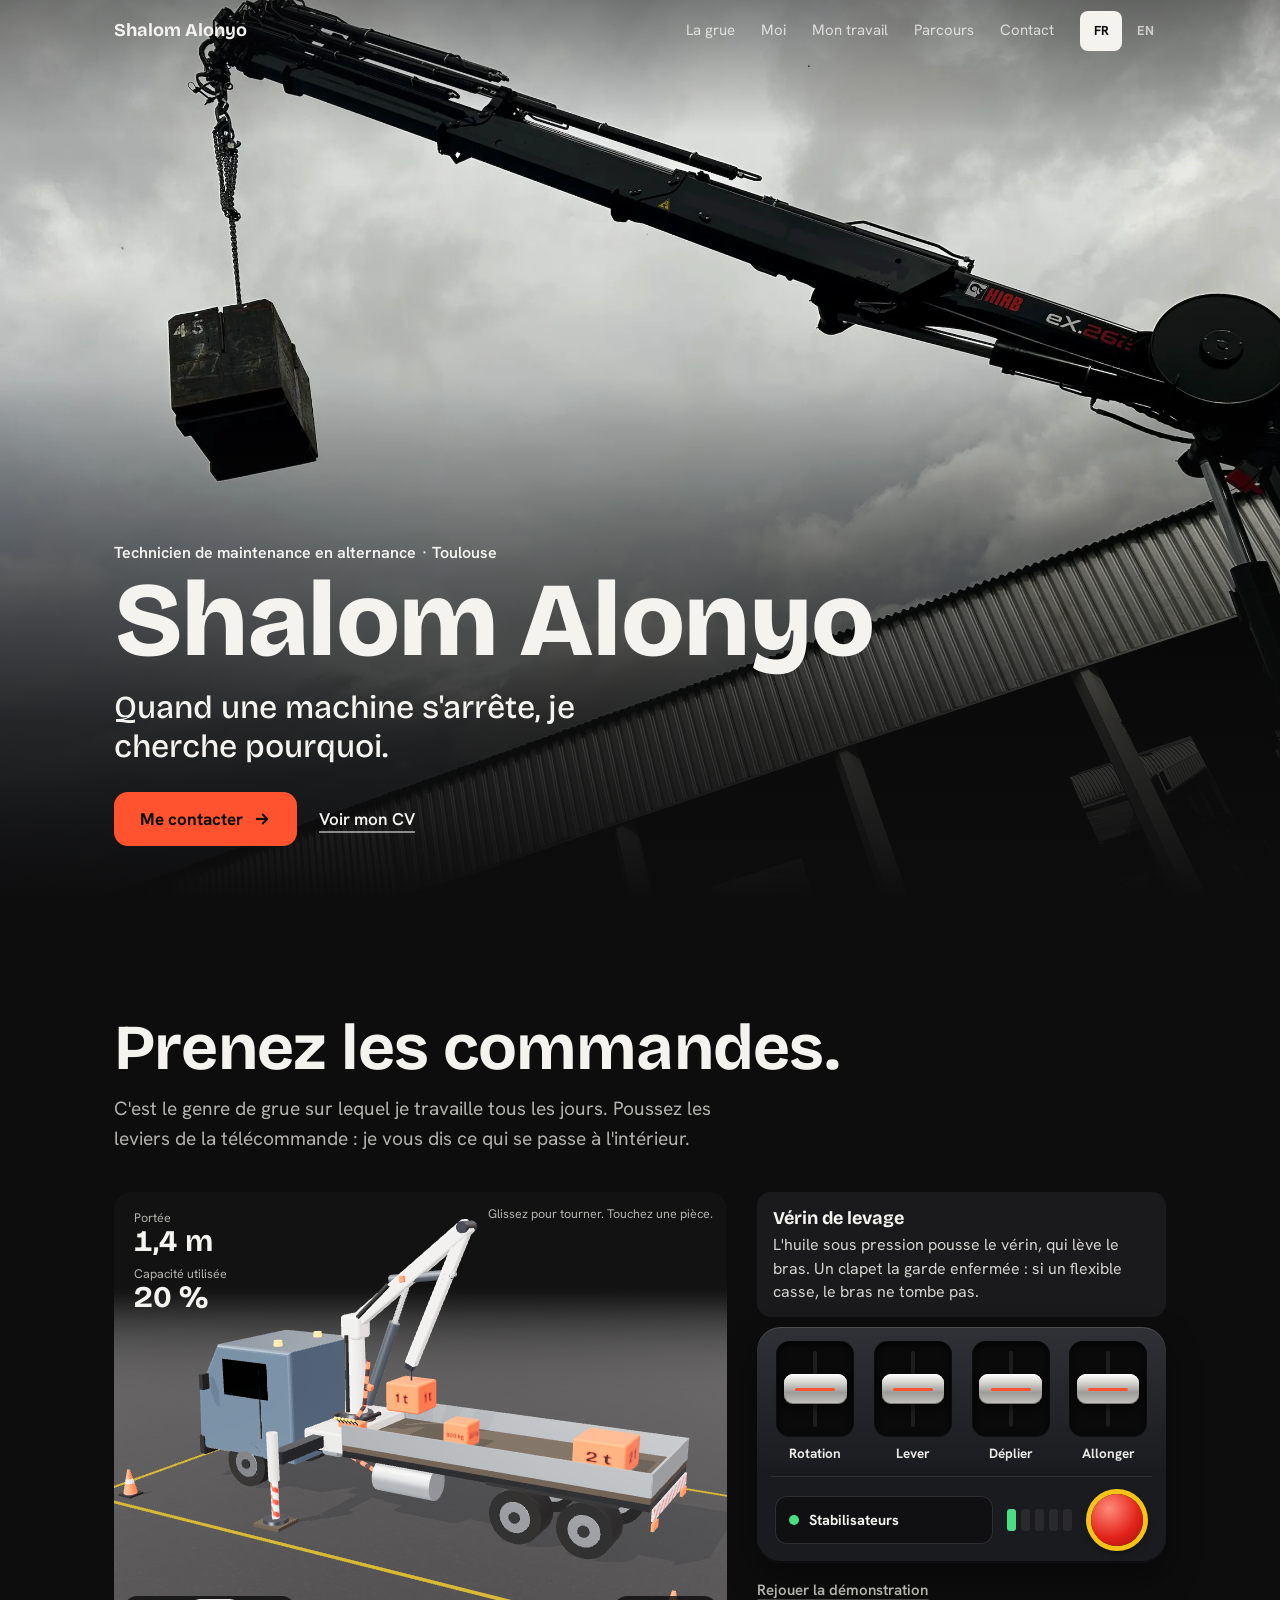
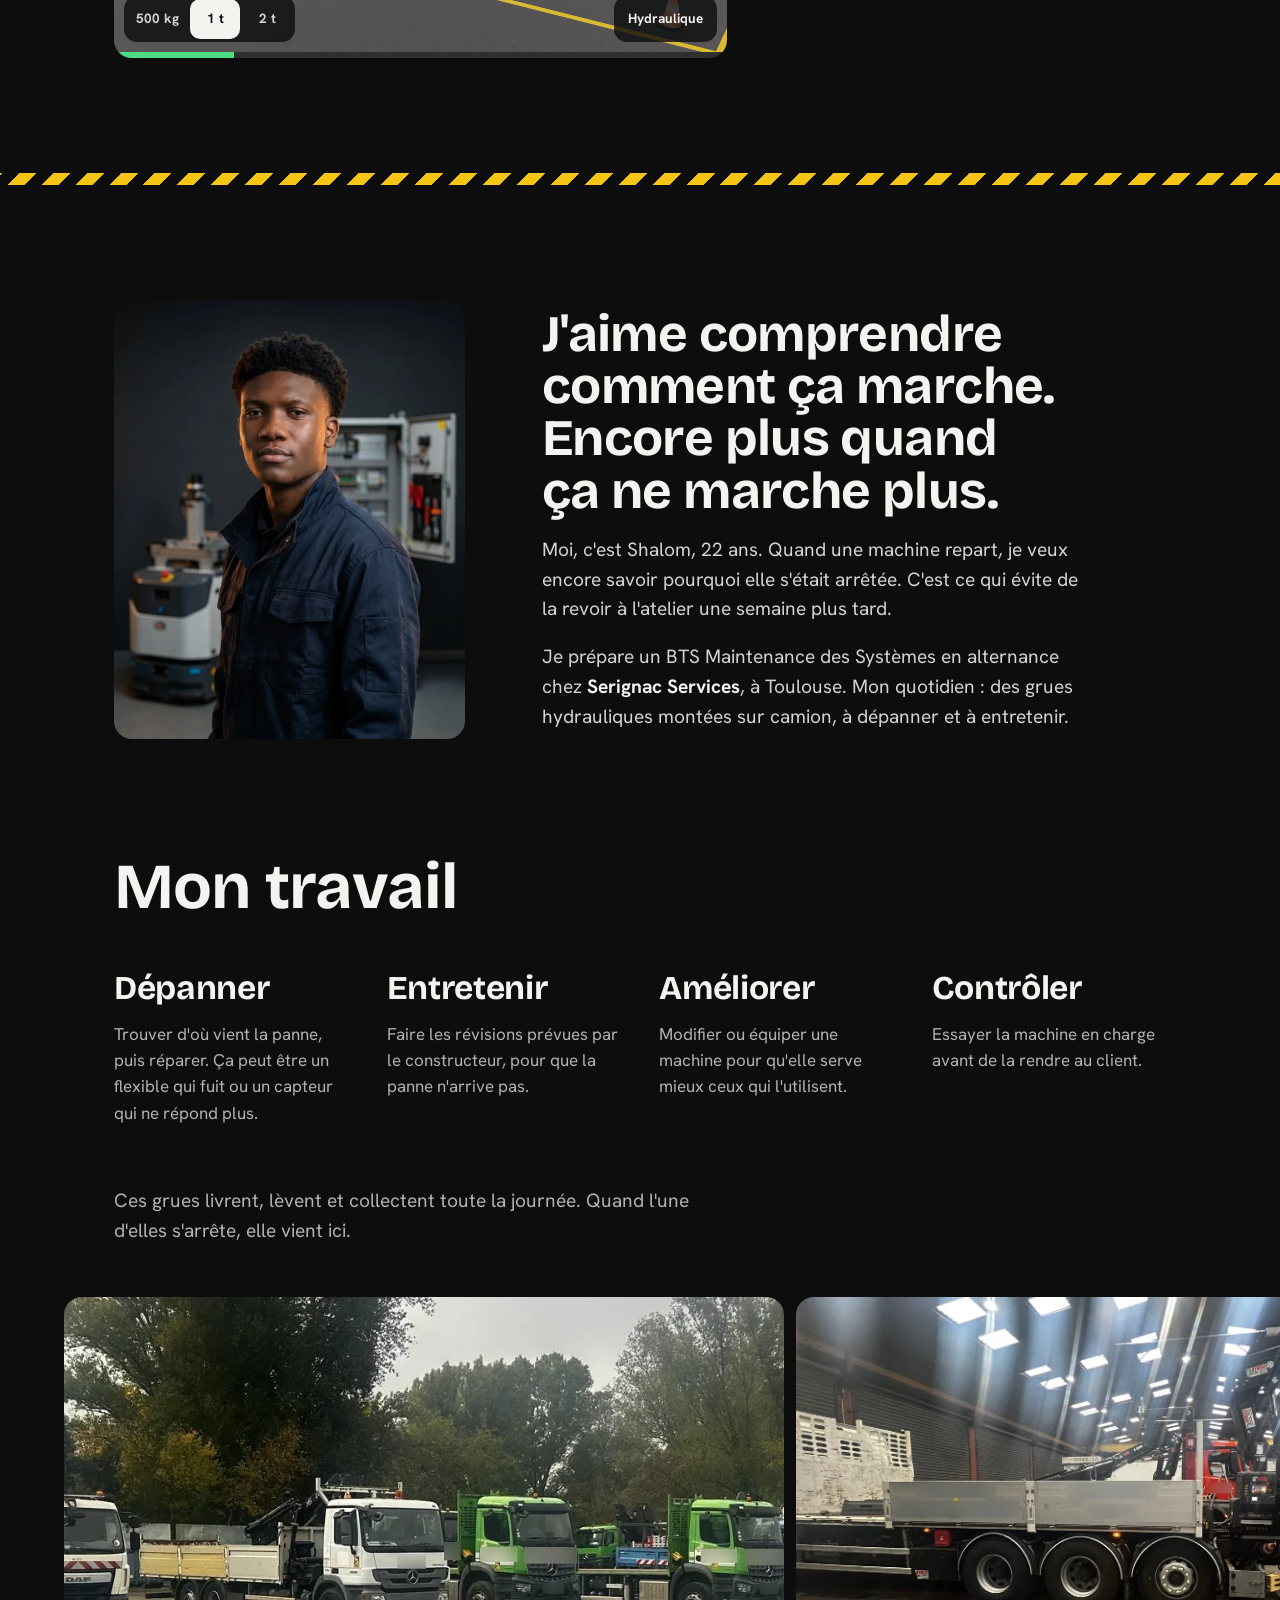
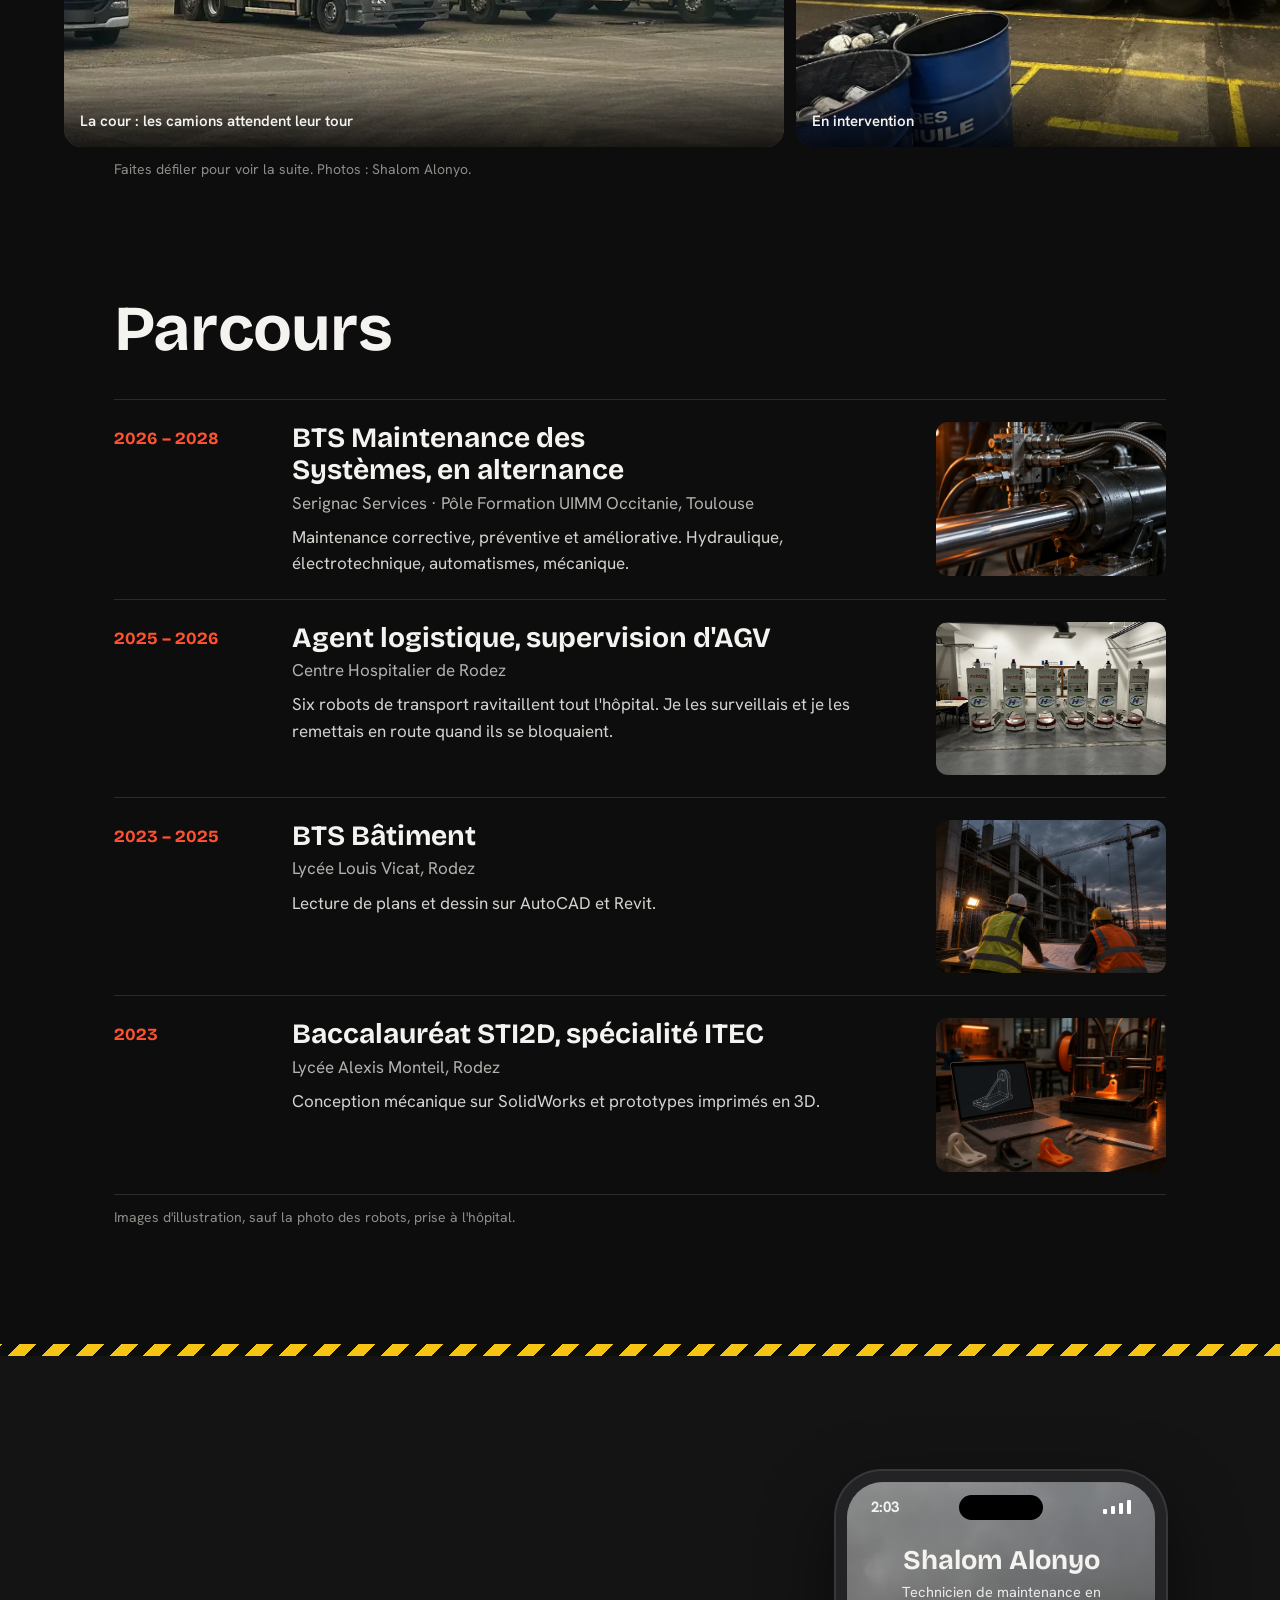
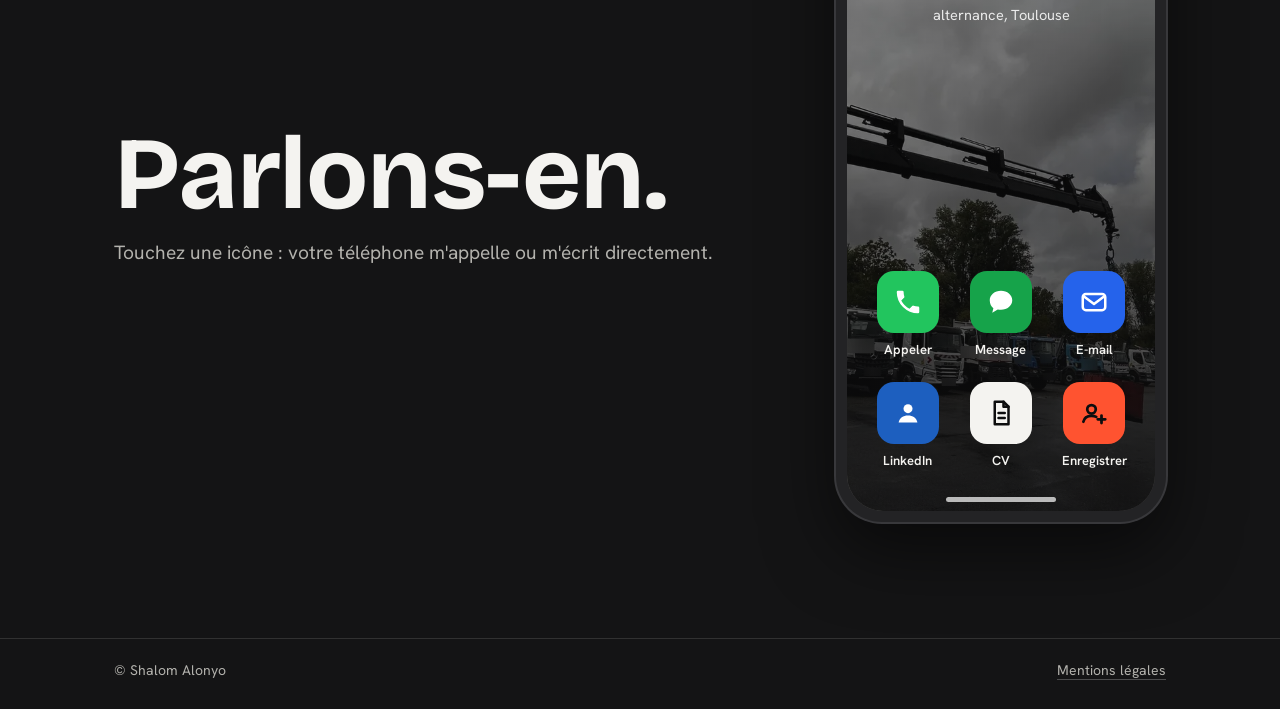
==== commit 423aee5b: "v7 : pièces cliquables, vue hydraulique, choix de la charge" ====
--- a/index.html
+++ b/index.html
@@ -106,6 +106,15 @@
 .tell b{display:block;font-family:var(--d);font-size:18px;color:var(--tx);margin-bottom:2px}
 .tell.warn b{color:var(--acc)}
 .again{margin-top:6px;min-height:44px;font-weight:600;font-size:15px;color:var(--mut);text-decoration:underline;text-decoration-color:var(--line2);text-underline-offset:4px}
+.tools{position:absolute;left:10px;right:10px;bottom:10px;display:flex;justify-content:space-between;align-items:flex-end;gap:8px;pointer-events:none}
+.tools>*{pointer-events:auto}
+.seg{display:flex;gap:2px;padding:3px;border-radius:13px;background:rgba(13,13,14,.8)}
+.seg button{min-width:50px;min-height:40px;padding:0 9px;border-radius:10px;font-size:13.5px;font-weight:700;color:#D4D3CE;transition:background-color .2s ease-out,color .2s ease-out}
+.seg button[aria-pressed=true]{background:var(--tx);color:#0D0D0E}
+.xr{min-height:46px;padding:0 14px;border-radius:13px;background:rgba(13,13,14,.8);font-size:13.5px;font-weight:700;color:var(--tx);transition:background-color .2s ease-out,color .2s ease-out,transform .16s ease-out}
+.xr:active{transform:scale(.97)}
+.xr[aria-pressed=true]{background:var(--acc);color:#0D0D0E}
+.stage:not(.live) .xr{display:none}
 /* la télécommande */
 .rc{--trv:30px;margin-top:10px;border-radius:24px;padding:14px 14px 12px;background:linear-gradient(180deg,#303136,#1a1b1e 62%);box-shadow:inset 0 1px 0 rgba(255,255,255,.14),inset 0 -2px 0 rgba(0,0,0,.5),0 14px 34px rgba(0,0,0,.45);user-select:none;-webkit-user-select:none;-webkit-touch-callout:none}
 .rc-top{display:grid;grid-template-columns:repeat(4,minmax(0,1fr));gap:10px}
@@ -275,7 +284,7 @@
 <section id="grue">
   <div class="wrap">
     <h2 class="rv" data-en="Take the controls.">Prenez les commandes.</h2>
-    <p class="lead rv" data-en="This is the kind of crane I work on every day. Push the levers on the remote: I'll tell you what is happening inside.">C'est le genre de grue sur lequel je travaille tous les jours. Poussez les leviers de la télécommande : je vous dis ce qui se passe à l'intérieur.</p>
+    <p class="lead rv" data-en="This is the kind of crane I work on every day. Push the levers on the remote: I'll tell you what is happening inside.">C'est le genre de grue sur lequel je travaille tous les jours. Poussez les leviers de la télécommande&nbsp;: je vous dis ce qui se passe à l'intérieur.</p>
     <div class="rig rv">
       <div class="stage" id="stage"><div class="view"><canvas id="g3" aria-hidden="true"></canvas>
         <svg viewBox="0 -90 660 560" role="img" aria-label="Une grue hydraulique sur un camion, pilotée par les quatre leviers">
@@ -317,8 +326,8 @@
           <!-- portée -->
           <g id="dim" opacity=".9"><line id="dl" y1="436" y2="436" stroke="#8E8D88" stroke-width="2" stroke-dasharray="5 6"/><line id="dv" stroke="#8E8D88" stroke-width="2" stroke-dasharray="5 6"/><circle id="dc" cy="436" r="4" fill="#8E8D88"/><circle cx="182" cy="436" r="4" fill="#8E8D88"/></g>
           <style>.hose{stroke:rgba(255,255,255,.22);stroke-width:2.5}.hose.on{stroke:#FF5330;stroke-width:4;stroke-dasharray:9 9;animation:oil .5s linear infinite}@keyframes oil{to{stroke-dashoffset:-18}}</style>
-        </svg></div>
-        <p class="spin" data-en="Drag to look around">Glissez pour tourner autour</p>
+        </svg><div class="tools"><div class="seg" role="group" aria-label="Charge au crochet"><button type="button" aria-pressed="false">500 kg</button><button type="button" aria-pressed="true">1 t</button><button type="button" aria-pressed="false">2 t</button></div><button type="button" class="xr" id="bXr" aria-pressed="false" data-en="Hydraulics">Hydraulique</button></div></div>
+        <p class="spin" data-en="Drag to turn. Tap a part.">Glissez pour tourner. Touchez une pièce.</p>
         <div class="bar" aria-hidden="true"><i id="mbar"></i></div>
         <div class="read">
           <div><span data-en="Reach">Portée</span><b id="rReach">0,0 m</b></div>
@@ -354,7 +363,7 @@
     <div>
       <h2 class="rv" data-en="I like knowing how things work. Even more when they don't.">J'aime comprendre comment ça marche. Encore plus quand ça ne marche plus.</h2>
       <p class="rv" data-en="I'm Shalom, 22. When a machine runs again, I still want to know why it stopped. That is what keeps it from coming back to the workshop a week later.">Moi, c'est Shalom, 22 ans. Quand une machine repart, je veux encore savoir pourquoi elle s'était arrêtée. C'est ce qui évite de la revoir à l'atelier une semaine plus tard.</p>
-      <p class="rv" data-en="I'm doing a BTS in maintenance on a work-study contract with <strong>Serignac Services</strong>, in Toulouse. My daily work: truck-mounted hydraulic cranes, to repair and to keep running.">Je prépare un BTS Maintenance des Systèmes en alternance chez <strong>Serignac Services</strong>, à Toulouse. Mon quotidien : des grues hydrauliques montées sur camion, à dépanner et à entretenir.</p>
+      <p class="rv" data-en="I'm doing a BTS in maintenance on a work-study contract with <strong>Serignac Services</strong>, in Toulouse. My daily work: truck-mounted hydraulic cranes, to repair and to keep running.">Je prépare un BTS Maintenance des Systèmes en alternance chez <strong>Serignac Services</strong>, à Toulouse. Mon quotidien&nbsp;: des grues hydrauliques montées sur camion, à dépanner et à entretenir.</p>
     </div>
   </div>
 </section>
@@ -371,12 +380,12 @@
     <p class="lead rv" style="margin-top:clamp(34px,5vw,60px)" data-en="These cranes deliver, lift and collect all day long. When one of them stops, it comes here.">Ces grues livrent, lèvent et collectent toute la journée. Quand l'une d'elles s'arrête, elle vient ici.</p>
   </div>
   <div class="reel rv" id="reel">
-    <figure data-zoom="camions"><img src="assets/camions.webp" width="1800" height="540" loading="lazy" alt="Une rangée de camions équipés de grues, dans la cour de l'atelier"><figcaption data-en="The yard: trucks waiting their turn">La cour : les camions attendent leur tour</figcaption></figure>
+    <figure data-zoom="camions"><img src="assets/camions.webp" width="1800" height="540" loading="lazy" alt="Une rangée de camions équipés de grues, dans la cour de l'atelier"><figcaption data-en="The yard: trucks waiting their turn">La cour&nbsp;: les camions attendent leur tour</figcaption></figure>
     <figure data-zoom="travee"><img src="assets/travee.webp" width="1500" height="1035" loading="lazy" alt="Un camion-grue dans une travée de l'atelier, stabilisateur sorti"><figcaption data-en="At work">En intervention</figcaption></figure>
     <figure data-zoom="cour"><img src="assets/cour.webp" width="1600" height="936" loading="lazy" alt="Une grue lève une masse d'essai dans la cour"><figcaption data-en="Load test">Essai en charge</figcaption></figure>
     <figure data-zoom="atelier"><img src="assets/atelier.webp" width="1800" height="1350" loading="lazy" alt="L'atelier vu d'en haut"><figcaption data-en="The workshop">L'atelier</figcaption></figure>
   </div>
-  <div class="wrap"><p class="hint" data-en="Swipe to see more. Photos: Shalom Alonyo.">Faites défiler pour voir la suite. Photos : Shalom Alonyo.</p></div>
+  <div class="wrap"><p class="hint" data-en="Swipe to see more. Photos: Shalom Alonyo.">Faites défiler pour voir la suite. Photos&nbsp;: Shalom Alonyo.</p></div>
 </section>
 
 <section id="parcours" style="padding-top:0">
@@ -398,7 +407,7 @@
   <div class="wrap cgrid">
     <div>
       <h2 class="rv" data-en="Let's talk.">Parlons-en.</h2>
-      <p class="lead rv" data-en="Tap an icon: your phone calls me or writes to me directly.">Touchez une icône : votre téléphone m'appelle ou m'écrit directement.</p>
+      <p class="lead rv" data-en="Tap an icon: your phone calls me or writes to me directly.">Touchez une icône&nbsp;: votre téléphone m'appelle ou m'écrit directement.</p>
     </div>
     <div class="phone rv" aria-label="Mes coordonnées">
       <div class="scr">
@@ -463,22 +472,33 @@
 /* ---------- la grue ---------- */
 /* Grue d'exemple : bras de 3,3 m et de 3 m, rallonges de 2,2 m, charge d'une tonne, capacité de 7 tonnes-mètres. */
 const MSG = {
-  start:{t:{fr:'À vous.',en:'Your turn.'},d:{fr:"Poussez un levier vers le haut ou vers le bas : la grue bouge tant que vous le tenez.",en:'Push a lever up or down: the crane moves for as long as you hold it.'}},
+  start:{t:{fr:'À vous.',en:'Your turn.'},d:{fr:"Poussez un levier vers le haut ou vers le bas : la grue bouge tant que vous le tenez.",en:'Push a lever up or down: the crane moves for as long as you hold it.'}},
   stab:{t:{fr:'Stabilisateurs',en:'Stabilisers'},d:{fr:"On cale le camion avant tout. Tant que les pieds ne sont pas au sol, le calculateur interdit de bouger la grue.",en:'The truck is steadied first. Until the feet are on the ground, the controller will not let the crane move.'}},
   slew:{t:{fr:'Rotation',en:'Slewing'},d:{fr:"La colonne tourne avec tout ce qu'elle porte. C'est pour cela qu'on sort les stabilisateurs des deux côtés.",en:'The column turns with everything it carries. That is why the stabilisers go out on both sides.'}},
-  a1:{t:{fr:'Vérin de levage',en:'Lift cylinder'},d:{fr:"L'huile sous pression pousse le vérin, qui lève le bras. Un clapet la garde enfermée : si un flexible casse, le bras ne tombe pas.",en:'Pressurised oil pushes the cylinder, which lifts the boom. A valve keeps it locked in: if a hose bursts, the boom does not drop.'}},
-  f:{t:{fr:'Deuxième vérin',en:'Second cylinder'},d:{fr:"Même principe, un étage plus haut : l'huile monte le long du bras et ouvre le deuxième bras.",en:'Same principle, one stage up: the oil travels along the boom and opens the second boom.'}},
-  e:{t:{fr:'Rallonges',en:'Extensions'},d:{fr:"Des vérins font sortir les rallonges. Plus on va loin, moins on peut porter : regardez la capacité utilisée.",en:'Cylinders push the extensions out. The further you reach, the less you can carry: watch the capacity used.'}},
-  lock:{warn:1,t:{fr:'Mouvement refusé',en:'Movement refused'},d:{fr:"Stabilisateurs non sortis : le calculateur bloque la grue par sécurité. Appuyez sur le bouton Stabilisateurs.",en:'Stabilisers not out: the controller locks the crane for safety. Press the Stabilisers button.'}},
-  stow:{warn:1,t:{fr:'Mouvement refusé',en:'Movement refused'},d:{fr:"Grue dépliée : le calculateur garde les stabilisateurs au sol. Repliez d'abord la grue.",en:'Crane unfolded: the controller keeps the stabilisers down. Fold the crane first.'}},
-  over:{warn:1,t:{fr:'Limite atteinte',en:'Limit reached'},d:{fr:"À cette portée, une tonne suffit à saturer la grue. Le calculateur refuse d'aller plus loin et laisse revenir.",en:'At this reach, one tonne is enough to max out the crane. The controller refuses to go further and lets you come back.'}},
-  down:{t:{fr:'Charge au sol',en:'Load on the ground'},d:{fr:"La charge est posée : impossible de descendre plus bas.",en:'The load is set down: it cannot go any lower.'}},
+  a1:{t:{fr:'Vérin de levage',en:'Lift cylinder'},d:{fr:"L'huile sous pression pousse le vérin, qui lève le bras. Un clapet la garde enfermée : si un flexible casse, le bras ne tombe pas.",en:'Pressurised oil pushes the cylinder, which lifts the boom. A valve keeps it locked in: if a hose bursts, the boom does not drop.'}},
+  f:{t:{fr:'Deuxième vérin',en:'Second cylinder'},d:{fr:"Même principe, un étage plus haut : l'huile monte le long du bras et ouvre le deuxième bras.",en:'Same principle, one stage up: the oil travels along the boom and opens the second boom.'}},
+  e:{t:{fr:'Rallonges',en:'Extensions'},d:{fr:"Des vérins font sortir les rallonges. Plus on va loin, moins on peut porter : regardez la capacité utilisée.",en:'Cylinders push the extensions out. The further you reach, the less you can carry: watch the capacity used.'}},
+  lock:{warn:1,t:{fr:'Mouvement refusé',en:'Movement refused'},d:{fr:"Stabilisateurs non sortis : le calculateur bloque la grue par sécurité. Appuyez sur le bouton Stabilisateurs.",en:'Stabilisers not out: the controller locks the crane for safety. Press the Stabilisers button.'}},
+  stow:{warn:1,t:{fr:'Mouvement refusé',en:'Movement refused'},d:{fr:"Grue dépliée : le calculateur garde les stabilisateurs au sol. Repliez d'abord la grue.",en:'Crane unfolded: the controller keeps the stabilisers down. Fold the crane first.'}},
+  over:{warn:1,t:{fr:'Limite atteinte',en:'Limit reached'},d:{fr:"À cette portée, la charge au crochet sature la grue. Le calculateur refuse d'aller plus loin et laisse revenir.",en:'At this reach, the load on the hook maxes out the crane. The controller refuses to go further and lets you come back.'}},
+  down:{t:{fr:'Charge au sol',en:'Load on the ground'},d:{fr:"La charge est posée : impossible de descendre plus bas.",en:'The load is set down: it cannot go any lower.'}},
   hit:{warn:1,t:{fr:'Obstacle',en:'Obstacle'},d:{fr:"La charge toucherait le plateau. Levez d'abord le bras, ou tournez la grue sur le côté.",en:'The load would hit the bed. Lift the boom first, or slew the crane to the side.'}},
   end:{t:{fr:'Fin de course',en:'End of travel'},d:{fr:"Le mouvement est arrivé en butée. Repartez dans l'autre sens.",en:'The movement has reached its stop. Go back the other way.'}},
   stop:{warn:1,t:{fr:"Arrêt d'urgence",en:'Emergency stop'},d:{fr:"Tous les mouvements sont coupés. Appuyez de nouveau sur le bouton rouge pour réarmer.",en:'All movements are cut. Press the red button again to reset.'}},
-  go:{t:{fr:'Grue réarmée',en:'Crane reset'},d:{fr:"Les leviers commandent de nouveau la grue.",en:'The levers control the crane again.'}}
+  go:{t:{fr:'Grue réarmée',en:'Crane reset'},d:{fr:"Les leviers commandent de nouveau la grue.",en:'The levers control the crane again.'}},
+  hooked:{t:{fr:'Charge accrochée',en:'Load hooked'},d:{fr:"Plus la charge est lourde, plus la limite de portée arrive tôt. Allongez le bras pour le vérifier.",en:'The heavier the load, the sooner the reach limit comes. Extend the boom to check.'}},
+  heavy:{warn:1,t:{fr:'Charge refusée',en:'Load refused'},d:{fr:"Trop lourd à cette portée. Rapprochez le bras, puis reprenez cette charge.",en:'Too heavy at this reach. Bring the boom in, then pick this load again.'}},
+  p_lift:{t:{fr:'Vérin de levage',en:'Lift cylinder'},d:{fr:"Il lève le premier bras. Le bloc orange est un clapet : il garde l'huile enfermée si un flexible casse.",en:'It lifts the first boom. The orange block is a valve: it keeps the oil locked in if a hose bursts.'}},
+  p_jib:{t:{fr:'Vérin du deuxième bras',en:'Second boom cylinder'},d:{fr:"Il ouvre et replie le deuxième bras. Il a son propre clapet de sécurité.",en:'It opens and folds the second boom. It has its own safety valve.'}},
+  p_ext:{t:{fr:'Vérin de rallonge',en:'Extension cylinder'},d:{fr:"Logé dans le bras, il pousse les rallonges. Activez la vue Hydraulique pour le voir.",en:'Housed inside the boom, it pushes the extensions out. Turn on the Hydraulics view to see it.'}},
+  p_valve:{t:{fr:'Distributeur',en:'Valve block'},d:{fr:"Il envoie l'huile de la pompe vers le bon vérin. Ses leviers jaunes bougent avec ceux de la télécommande.",en:'It sends oil from the pump to the right cylinder. Its yellow levers move with those of the remote.'}},
+  p_hose:{t:{fr:'Flexibles',en:'Hoses'},d:{fr:"Ils amènent l'huile sous pression aux vérins. Un flexible abîmé se remplace avant qu'il casse : j'en fabrique à l'atelier.",en:'They carry pressurised oil to the cylinders. A damaged hose is replaced before it bursts: I make them in the workshop.'}},
+  p_stab:{t:{fr:'Stabilisateur',en:'Stabiliser'},d:{fr:"Un vérin sort la poutre, un autre descend le pied. Des capteurs préviennent le calculateur quand il est en place.",en:'One cylinder pushes the beam out, another lowers the foot. Sensors tell the controller when it is in place.'}},
+  p_tank:{t:{fr:'Réservoir et pompe',en:'Tank and pump'},d:{fr:"La pompe, entraînée par le moteur du camion, aspire l'huile du réservoir et la met sous pression.",en:"The pump, driven by the truck's engine, draws oil from the tank and puts it under pressure."}},
+  p_slew:{t:{fr:'Colonne',en:'Column'},d:{fr:"Elle porte les deux bras et tourne sur l'embase. L'huile commande aussi sa rotation.",en:'It carries both booms and turns on the base. Oil drives its rotation too.'}}
 };
-const S = {stab:0, a1:10, f:152, e:0, slew:0};
+const S = {stab:0, a1:10, f:152, e:0, slew:0}, LOADS = [500, 1000, 2000], LABEL = ['500', '1 t', '2 t'];
+let ld = 1, sel = null;
 const LIM = {slew:[-100,100], a1:[10,48], f:[5,152], e:[0,2.2]}, RATE = {slew:34, a1:11, f:38, e:.75}, KEYS = ['slew','a1','f','e'], IN = {slew:0, a1:0, f:0, e:0};
 const rad = d => d * Math.PI / 180, stage = $('#stage'), cv = $('#g3'), bStab = $('#bStab'), bStop = $('#bStop');
 let active = -1, lastMsg = 'start', shown = '', estop = false, stabT = 0, g3 = null, tried = false, inView = false, demo = null, raf = 0, last = 0, idle = 0, sig = '', hudKey = '';
@@ -487,14 +507,14 @@
   const r = 3.3 * Math.cos(a) + L * Math.cos(b), y = 3.6 + 3.3 * Math.sin(a) + L * Math.sin(b);
   const x = r * Math.cos(rad(s.slew)), z = r * Math.sin(rad(s.slew));
   const floor = (x > .5 && x < 6.75 && Math.abs(z) < 1.3) ? 1.34 : 0, bottom = y - .96;
-  return {r: Math.max(0, r), bottom, floor, low: bottom < floor - .001, mom: Math.max(0, r) / 7 * 100};
+  return {r: Math.max(0, r), bottom, floor, low: bottom < floor - .001, mom: Math.max(0, r) * LOADS[ld] / 7000 * 100};
 }
 function say(k, force){
   if (!force && shown === k + lang) return;
   lastMsg = k; shown = k + lang; const m = MSG[k], t = $('#tell'); t.classList.toggle('warn', !!m.warn); t.innerHTML = `<b>${L(m.t)}</b>${L(m.d)}`;
 }
 function hud(){
-  const g = geo(S), key = g.r.toFixed(1) + Math.round(g.mom) + estop + lang; if (key === hudKey) return; hudKey = key;
+  const g = geo(S), key = g.r.toFixed(1) + Math.round(g.mom) + estop + lang + ld; if (key === hudKey) return; hudKey = key;
   $('#rReach').textContent = g.r.toFixed(1).replace('.', lang === 'fr' ? ',' : '.') + ' m';
   $('#rMom').textContent = Math.round(Math.min(g.mom, 100)) + ' %';
   const bar = $('#mbar'); bar.style.width = Math.min(100, g.mom) + '%'; bar.style.backgroundColor = g.mom > 92 ? 'var(--acc)' : g.mom > 70 ? 'var(--mark)' : 'var(--ok)';
@@ -549,7 +569,7 @@
   S[k] = d.from + (to - d.from) * q; active = idx;
   if (p >= 1) { d.i++; d.t = 0; if (d.i >= d.steps.length) { demo = null; active = -1; say('start'); } }
 }
-function draw(){ hud(); if (g3) g3.render(S, active, performance.now()); else draw2(); }
+function draw(){ hud(); if (g3) g3.render(S, active, performance.now(), IN); else draw2(); }
 function frame(t){
   const dt = Math.min(.25, (t - last) / 1000 || 0); last = t;
   step(dt); if (demo) demoStep(dt); draw();
@@ -558,15 +578,23 @@
 }
 function wake(){ idle = 0; if (!raf && inView) { last = performance.now(); raf = requestAnimationFrame(frame); } }
 function stopDemo(){ if (demo) { demo = null; active = -1; } }
+function setLoad(i){ ld = i; $$('.seg button').forEach((b, j) => b.setAttribute('aria-pressed', String(j === i))); if (g3) g3.setLoad(i); $('#load text').textContent = LABEL[i]; hudKey = ''; }
+function hook(i){
+  stopDemo(); if (i === ld) return; if (estop) return say('stop', true);
+  const was = ld; ld = i; const tooFar = geo(S).mom > 100; ld = was; if (tooFar) return say('heavy', true);
+  setLoad(i); say('hooked', true); wake();
+}
+function unselect(){ if (sel) { sel = null; if (g3) g3.focus(null); } }
+function select(k){ stopDemo(); sel = k; g3.focus(k); say(k, true); wake(); }
 function startDemo(){
-  stopDemo(); Object.assign(S, {stab:0, a1:10, f:152, e:0, slew:0}); estop = false; stabT = 1; bStop.setAttribute('aria-pressed', 'false'); bStab.setAttribute('aria-pressed', 'true');
+  stopDemo(); unselect(); setLoad(1); Object.assign(S, {stab:0, a1:10, f:152, e:0, slew:0}); estop = false; stabT = 1; bStop.setAttribute('aria-pressed', 'false'); bStab.setAttribute('aria-pressed', 'true');
   if (reduce) { Object.assign(S, {stab:1, a1:38, f:45, e:.4, slew:-24}); say('start', true); return wake(); }
   demo = {i:0, t:0, from:0, steps:[['a1',38,1.4,1],['f',45,1.7,2],['e',.4,.9,3],['slew',-24,1.6,0]]}; wake();
 }
 /* les leviers : on les pousse, ils reviennent seuls au centre */
 $$('.lv').forEach(lv => {
   const k = lv.dataset.k, trk = $('.trk', lv); let id = null;
-  const put = v => { IN[k] = v; lv.style.setProperty('--v', v.toFixed(3)); trk.setAttribute('aria-valuenow', Math.round(v * 100)); wake(); };
+  const put = v => { if (v) unselect(); IN[k] = v; lv.style.setProperty('--v', v.toFixed(3)); trk.setAttribute('aria-valuenow', Math.round(v * 100)); wake(); };
   const read = e => { const r = trk.getBoundingClientRect(), half = r.height / 2 - 16; let v = Math.max(-1, Math.min(1, (r.top + r.height / 2 - e.clientY) / half)); if (Math.abs(v) < .14) v = 0; put(v); };
   const up = e => { if (e.pointerId !== id) return; id = null; lv.classList.add('rel'); put(0); };
   trk.addEventListener('pointerdown', e => { e.preventDefault(); stopDemo(); id = e.pointerId; try { trk.setPointerCapture(id); } catch (x) {} lv.classList.remove('rel'); read(e); });
@@ -586,12 +614,18 @@
 /* la vue 3D : chargée seulement quand la grue approche de l'écran */
 function load3d(){
   if (tried) return; tried = true;
-  import('./assets/grue3d.js').then(m => { g3 = m.create(cv); stage.classList.add('live'); addEventListener('resize', () => { g3.resize(); wake(); }); wake(); }).catch(() => {});
-}
-let dragX = null;
-cv.addEventListener('pointerdown', e => { dragX = e.clientX; });
-addEventListener('pointermove', e => { if (dragX === null || !g3) return; g3.turn((dragX - e.clientX) * .008); dragX = e.clientX; $('.spin').classList.add('off'); wake(); });
-addEventListener('pointerup', () => { dragX = null; }); addEventListener('pointercancel', () => { dragX = null; });
+  import('./assets/grue3d.js').then(m => { g3 = m.create(cv); g3.setLoad(ld); stage.classList.add('live'); addEventListener('resize', () => { g3.resize(); wake(); }); wake(); }).catch(() => {});
+}
+let dragX = null, tap = null;
+cv.addEventListener('pointerdown', e => { dragX = e.clientX; tap = {x: e.clientX, y: e.clientY, t: performance.now()}; });
+addEventListener('pointermove', e => { if (dragX === null || !g3) return; if (tap && Math.hypot(e.clientX - tap.x, e.clientY - tap.y) > 8) tap = null; g3.turn((dragX - e.clientX) * .008); dragX = e.clientX; if (!tap) $('.spin').classList.add('off'); wake(); });
+cv.addEventListener('pointerup', e => {
+  if (tap && g3 && performance.now() - tap.t < 600) { const k = g3.pick(e.clientX, e.clientY); if (k && k.startsWith('load')) hook(+k.slice(4)); else if (k) select(k); else unselect(); $('.spin').classList.add('off'); wake(); }
+  tap = null;
+});
+addEventListener('pointerup', () => { dragX = null; }); addEventListener('pointercancel', () => { dragX = null; tap = null; });
+$$('.seg button').forEach((b, i) => b.addEventListener('click', () => hook(i)));
+$('#bXr').addEventListener('click', e => { const b = e.currentTarget, on = b.getAttribute('aria-pressed') !== 'true'; b.setAttribute('aria-pressed', String(on)); if (g3) g3.xray(on); wake(); });
 new IntersectionObserver(es => { inView = es[0].isIntersecting; if (inView) { load3d(); wake(); } }, {rootMargin: '300px'}).observe(stage);
 new IntersectionObserver((es, o) => es.forEach(e => { if (e.isIntersecting) { o.disconnect(); startDemo(); } }), {threshold: .45}).observe(stage);
 
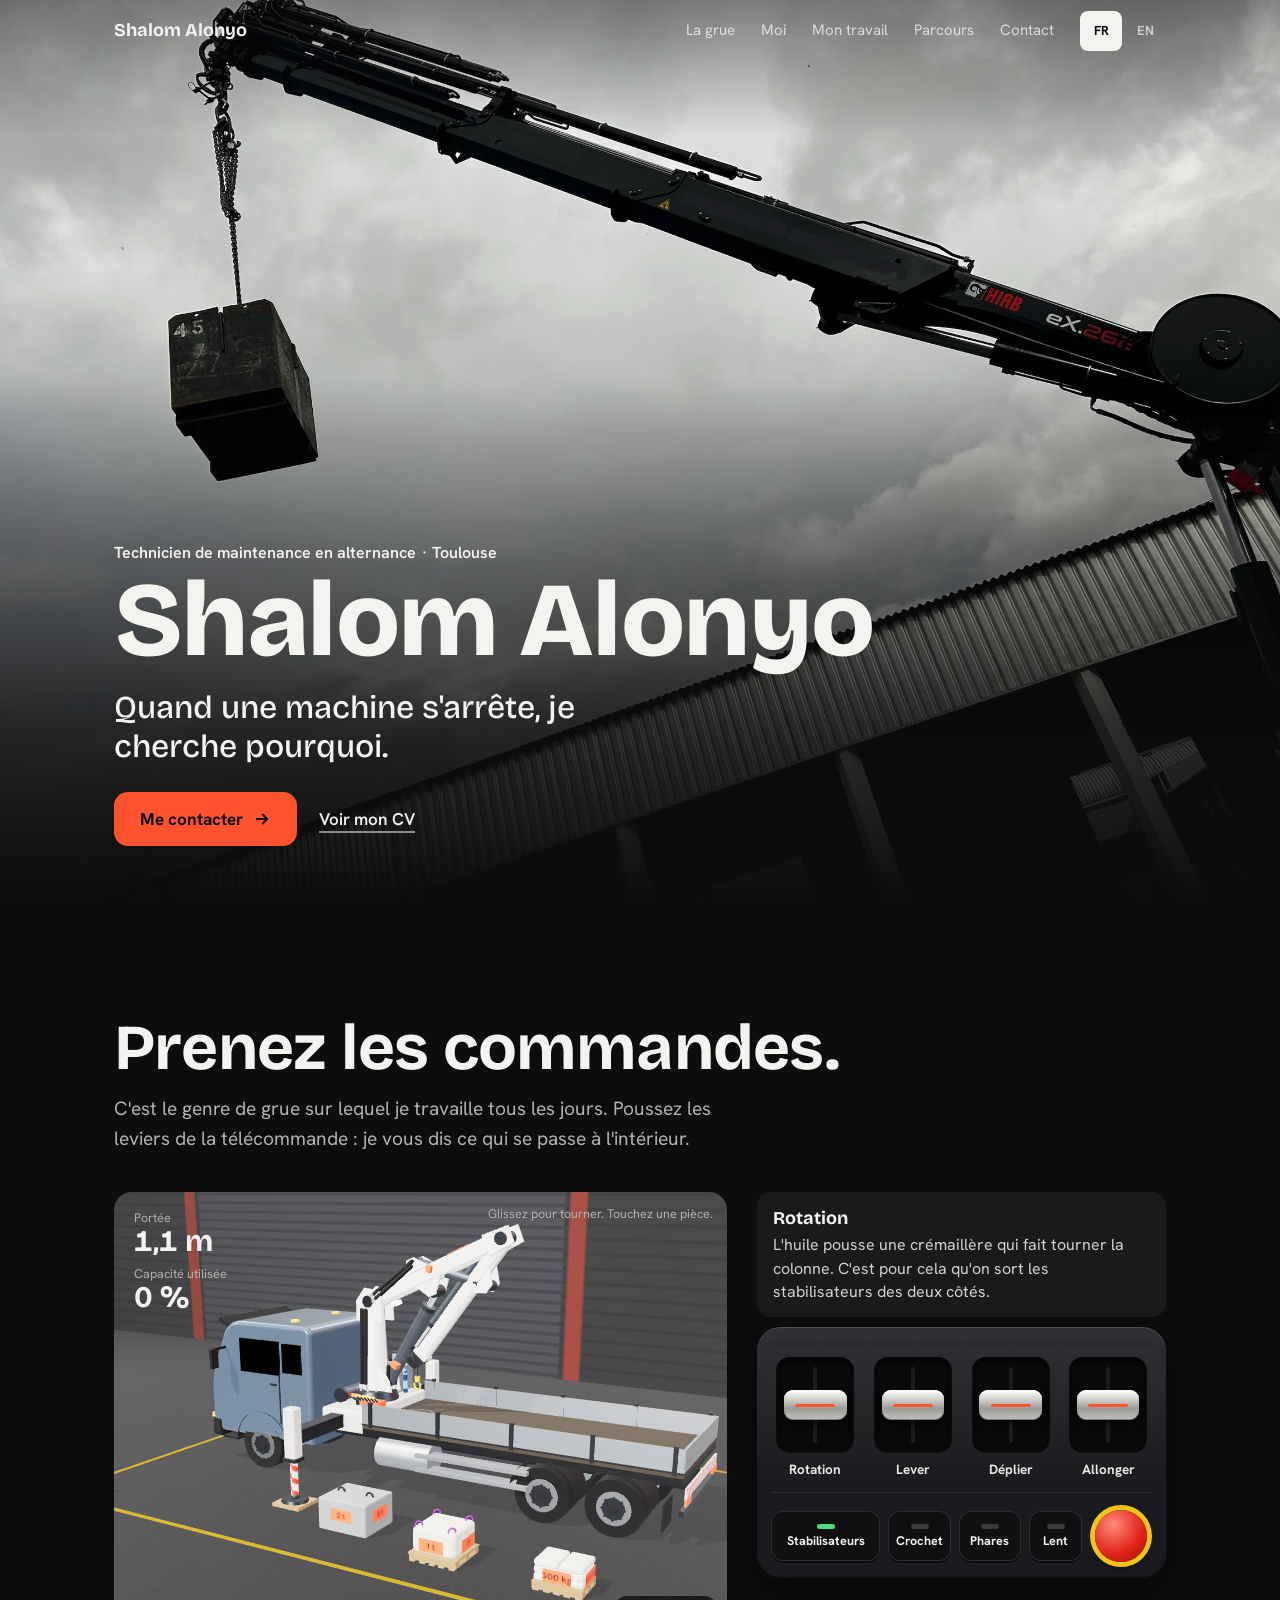
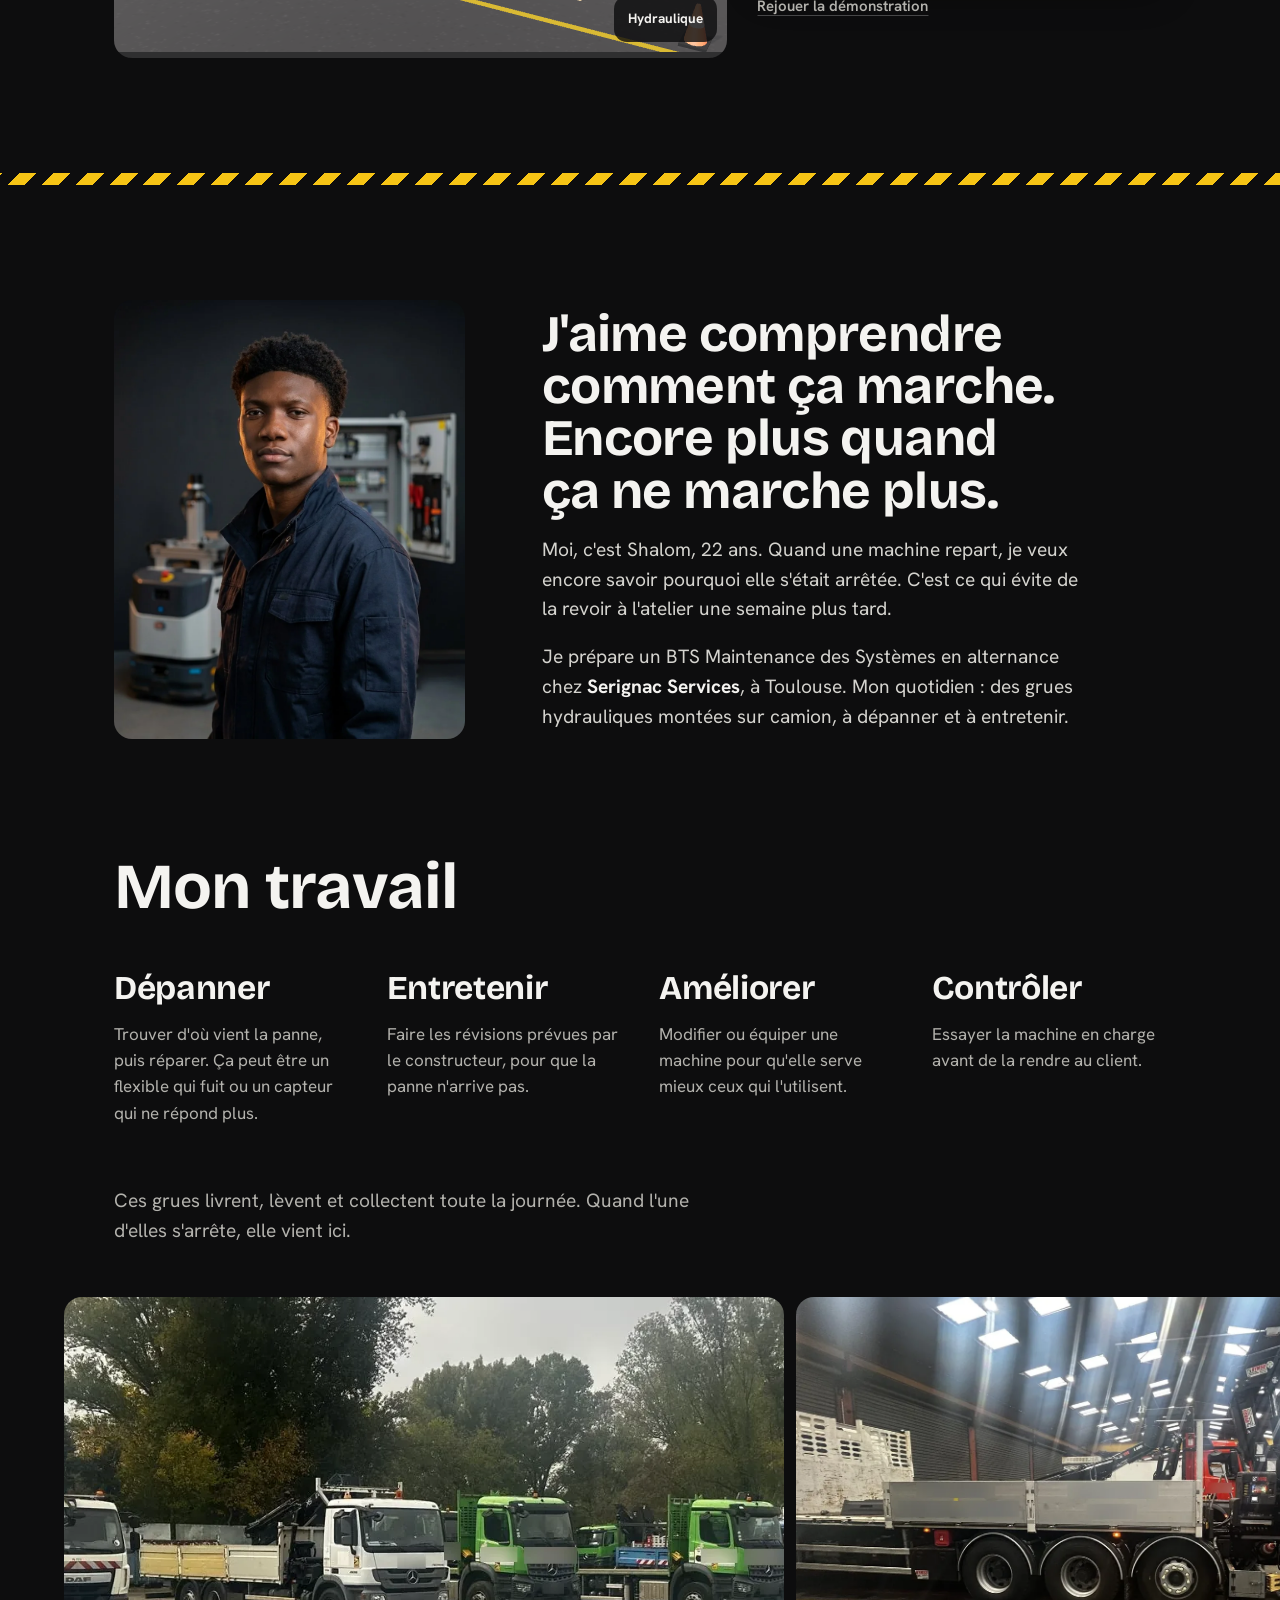
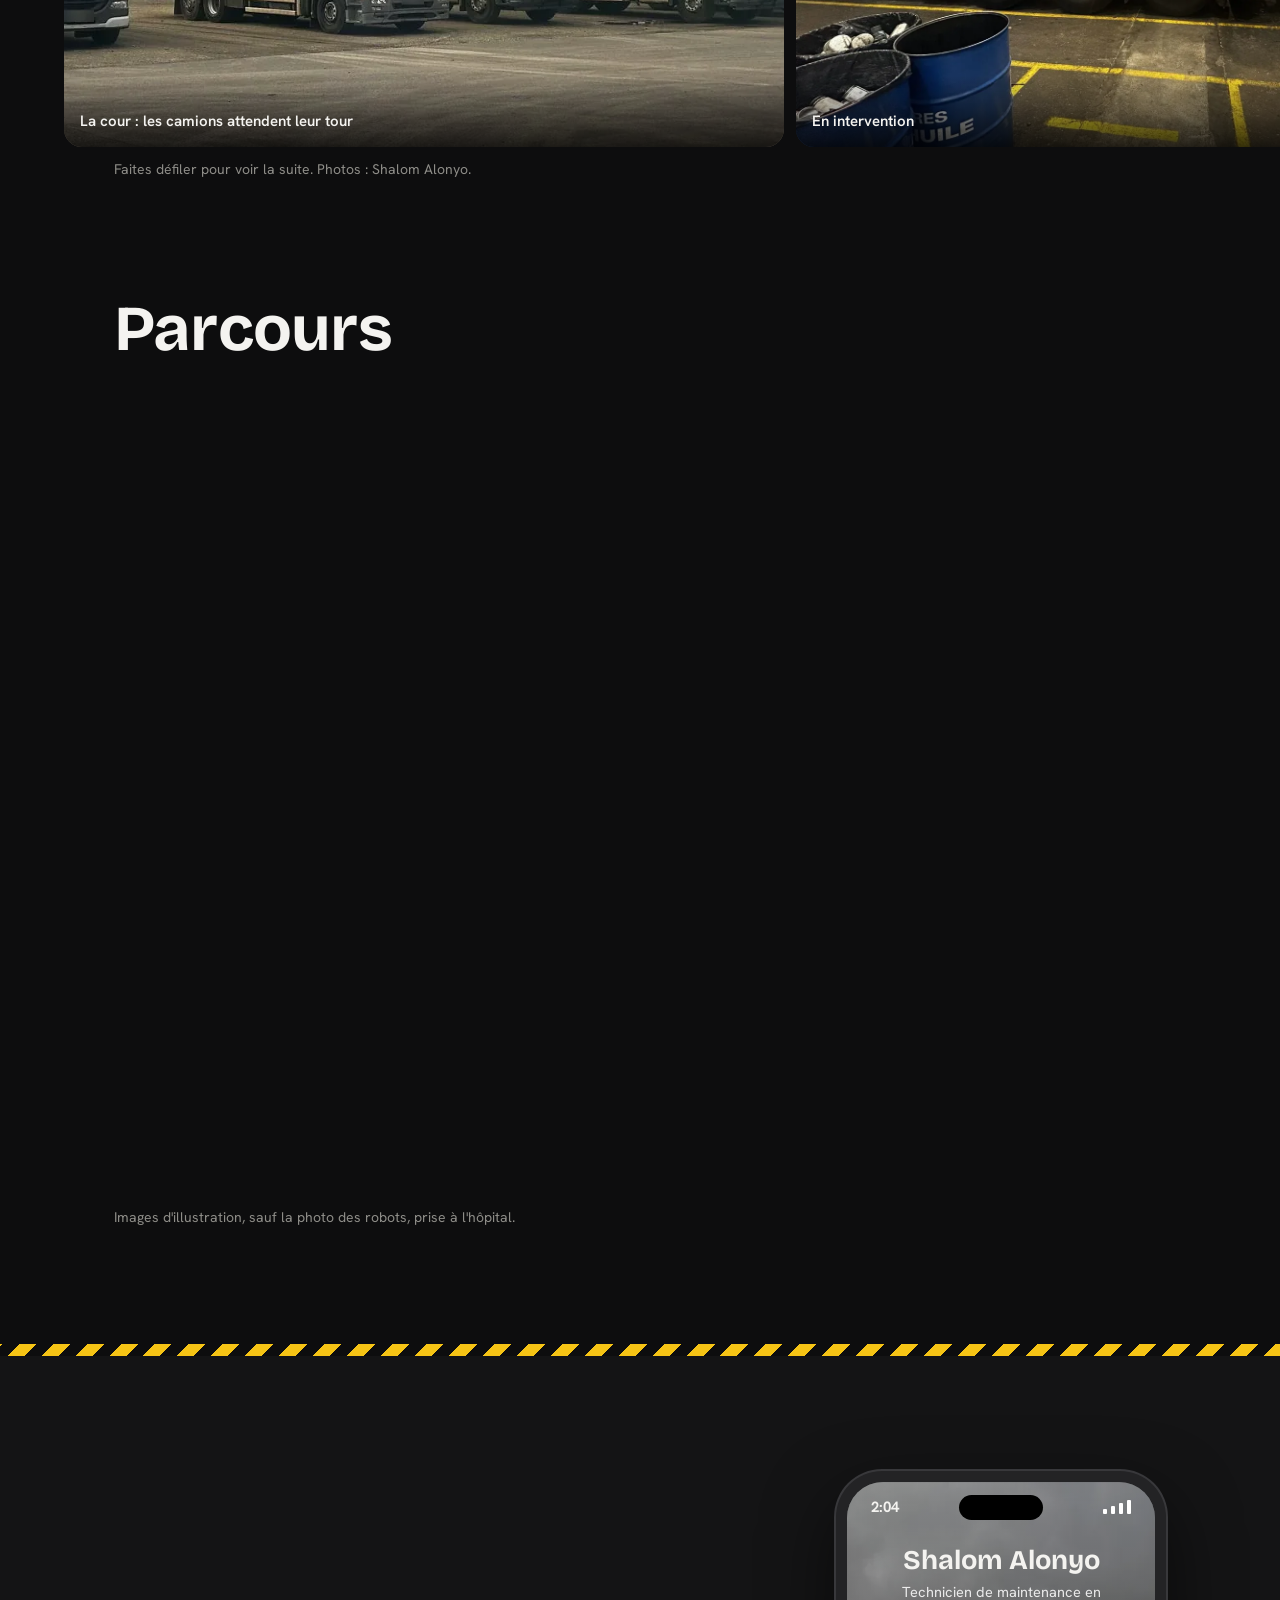
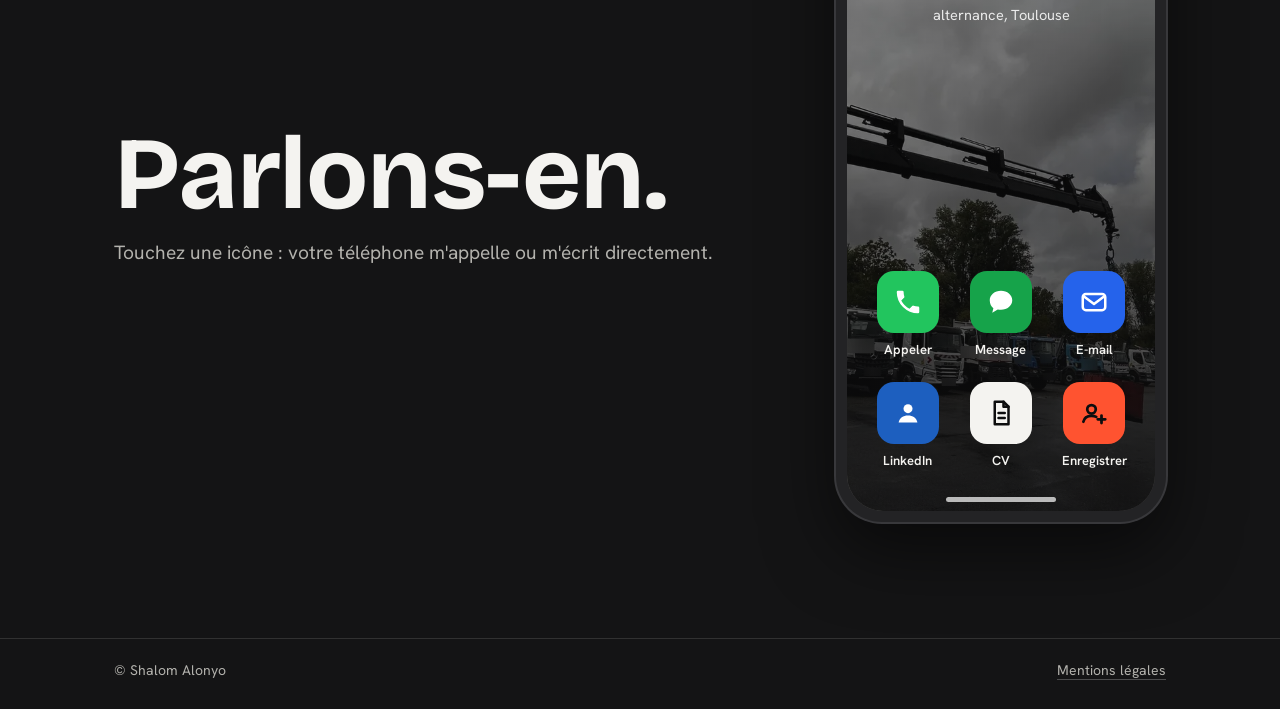
==== commit f199c0d4: "v8 : crochet, phares, vitesse lente, demonstration de levage, profil du CV" ====
--- a/index.html
+++ b/index.html
@@ -139,6 +139,17 @@
 .stop{width:52px;height:52px;margin:5px;border-radius:50%;background:radial-gradient(circle at 35% 28%,#FF8A78,#E2231A 58%,#9E120C);box-shadow:0 0 0 5px var(--mark),0 5px 10px rgba(0,0,0,.6);transition:transform .12s ease-out,filter .12s ease-out}
 .stop:active{transform:scale(.94)}
 .stop[aria-pressed=true]{transform:scale(.9);filter:brightness(.72)}
+.rc .leds{display:flex;gap:4px;margin:0 2px 10px}
+.rc .leds i{flex:1;width:auto;height:6px;border-radius:3px}
+.keys{display:grid;grid-template-columns:1.75fr 1fr 1fr .85fr auto;gap:8px;align-items:center;margin-top:12px;padding-top:12px;border-top:1px solid rgba(255,255,255,.08)}
+.rig:not(.is3d) .keys{grid-template-columns:1.75fr .85fr auto}
+.rig:not(.is3d) .k3d{display:none}
+.key{display:grid;justify-items:center;align-content:center;gap:6px;min-height:50px;padding:0 3px;border-radius:12px;background:#101012;box-shadow:inset 0 0 0 1px rgba(255,255,255,.12),0 2px 0 rgba(0,0,0,.5);font-weight:700;font-size:12.5px;line-height:1;white-space:nowrap;transition:transform .12s ease-out}
+.key:active{transform:scale(.96)}
+.key .led{width:18px;height:5px;border-radius:3px;background:#3A3A3D;transition:background-color .2s ease-out}
+.key[aria-pressed=true] .led{background:var(--ok)}
+.key.ready .led{background:var(--acc)}
+.tools>span{flex:1}
 .pic img{width:100%;height:auto;aspect-ratio:3/2;object-fit:cover;border-radius:12px}
 .pic[data-zoom]{cursor:zoom-in}
 .scr .sheet{position:absolute;left:8px;right:8px;bottom:8px;z-index:3;display:grid;gap:8px;padding:16px 14px 10px;border-radius:26px;background:#F4F3F0;color:#0D0D0E}
@@ -232,7 +243,9 @@
   .rc{--trv:19px;margin-top:8px;padding:11px 12px 9px}
   .trk{height:72px}
   .cap{height:26px;margin-top:-13px}
-  .rc-bot{margin-top:9px;padding-top:9px}
+  .keys{margin-top:9px;padding-top:9px;gap:6px}
+  .key{font-size:11.5px;min-height:48px}
+  .rc .leds{margin-bottom:8px}
   .tell{min-height:7.5em;font-size:15px;padding:11px 14px 12px}
   .pic{margin-top:12px}
   .pic img{aspect-ratio:16/9}
@@ -326,7 +339,7 @@
           <!-- portée -->
           <g id="dim" opacity=".9"><line id="dl" y1="436" y2="436" stroke="#8E8D88" stroke-width="2" stroke-dasharray="5 6"/><line id="dv" stroke="#8E8D88" stroke-width="2" stroke-dasharray="5 6"/><circle id="dc" cy="436" r="4" fill="#8E8D88"/><circle cx="182" cy="436" r="4" fill="#8E8D88"/></g>
           <style>.hose{stroke:rgba(255,255,255,.22);stroke-width:2.5}.hose.on{stroke:#FF5330;stroke-width:4;stroke-dasharray:9 9;animation:oil .5s linear infinite}@keyframes oil{to{stroke-dashoffset:-18}}</style>
-        </svg><div class="tools"><div class="seg" role="group" aria-label="Charge au crochet"><button type="button" aria-pressed="false">500 kg</button><button type="button" aria-pressed="true">1 t</button><button type="button" aria-pressed="false">2 t</button></div><button type="button" class="xr" id="bXr" aria-pressed="false" data-en="Hydraulics">Hydraulique</button></div></div>
+        </svg><div class="tools"><span></span><button type="button" class="xr" id="bXr" aria-pressed="false" data-en="Hydraulics">Hydraulique</button></div></div>
         <p class="spin" data-en="Drag to turn. Tap a part.">Glissez pour tourner. Touchez une pièce.</p>
         <div class="bar" aria-hidden="true"><i id="mbar"></i></div>
         <div class="read">
@@ -337,15 +350,18 @@
       <div>
         <p class="tell" id="tell" aria-live="polite"></p>
         <div class="rc" role="group" aria-label="Télécommande de la grue">
+          <div class="leds" id="leds" aria-hidden="true"><i></i><i></i><i></i><i></i><i></i><i></i><i></i><i></i></div>
           <div class="rc-top">
             <div class="lv rel" data-k="slew"><div class="trk" role="slider" tabindex="0" aria-label="Rotation" aria-valuemin="-100" aria-valuemax="100" aria-valuenow="0"><i class="cap"></i></div><span>Rotation</span></div>
             <div class="lv rel" data-k="a1"><div class="trk" role="slider" tabindex="0" aria-label="Lever" aria-valuemin="-100" aria-valuemax="100" aria-valuenow="0"><i class="cap"></i></div><span data-en="Lift">Lever</span></div>
             <div class="lv rel" data-k="f"><div class="trk" role="slider" tabindex="0" aria-label="Déplier" aria-valuemin="-100" aria-valuemax="100" aria-valuenow="0"><i class="cap"></i></div><span data-en="Unfold">Déplier</span></div>
             <div class="lv rel" data-k="e"><div class="trk" role="slider" tabindex="0" aria-label="Allonger" aria-valuemin="-100" aria-valuemax="100" aria-valuenow="0"><i class="cap"></i></div><span data-en="Extend">Allonger</span></div>
           </div>
-          <div class="rc-bot">
-            <button type="button" class="stb" id="bStab" aria-pressed="false"><i class="led"></i><span data-en="Stabilisers">Stabilisateurs</span></button>
-            <div class="leds" id="leds" aria-hidden="true"><i></i><i></i><i></i><i></i><i></i></div>
+          <div class="keys">
+            <button type="button" class="key" id="bStab" aria-pressed="false"><i class="led"></i><span data-en="Stabilisers">Stabilisateurs</span></button>
+            <button type="button" class="key k3d" id="bHook" aria-pressed="false"><i class="led"></i><span data-en="Hook">Crochet</span></button>
+            <button type="button" class="key k3d" id="bLamp" aria-pressed="false"><i class="led"></i><span data-en="Lights">Phares</span></button>
+            <button type="button" class="key" id="bSlow" aria-pressed="false"><i class="led"></i><span data-en="Slow">Lent</span></button>
             <button type="button" class="stop" id="bStop" aria-pressed="false" aria-label="Arrêt d'urgence"></button>
           </div>
         </div>
@@ -470,55 +486,81 @@
 $$('.lang button').forEach(b => b.addEventListener('click', () => { lang = b.dataset.lang; applyLang(); }));
 
 /* ---------- la grue ---------- */
-/* Grue d'exemple : bras de 3,3 m et de 3 m, rallonges de 2,2 m, charge d'une tonne, capacité de 7 tonnes-mètres. */
+/* Grue d'exemple : bras de 3,3 m et de 3 m, rallonges de 2,2 m, capacité de 7 tonnes-mètres. */
+const T = (t, tEn, d, dEn, warn) => ({t:{fr:t, en:tEn}, d:{fr:d, en:dEn}, warn});
 const MSG = {
-  start:{t:{fr:'À vous.',en:'Your turn.'},d:{fr:"Poussez un levier vers le haut ou vers le bas : la grue bouge tant que vous le tenez.",en:'Push a lever up or down: the crane moves for as long as you hold it.'}},
-  stab:{t:{fr:'Stabilisateurs',en:'Stabilisers'},d:{fr:"On cale le camion avant tout. Tant que les pieds ne sont pas au sol, le calculateur interdit de bouger la grue.",en:'The truck is steadied first. Until the feet are on the ground, the controller will not let the crane move.'}},
-  slew:{t:{fr:'Rotation',en:'Slewing'},d:{fr:"La colonne tourne avec tout ce qu'elle porte. C'est pour cela qu'on sort les stabilisateurs des deux côtés.",en:'The column turns with everything it carries. That is why the stabilisers go out on both sides.'}},
-  a1:{t:{fr:'Vérin de levage',en:'Lift cylinder'},d:{fr:"L'huile sous pression pousse le vérin, qui lève le bras. Un clapet la garde enfermée : si un flexible casse, le bras ne tombe pas.",en:'Pressurised oil pushes the cylinder, which lifts the boom. A valve keeps it locked in: if a hose bursts, the boom does not drop.'}},
-  f:{t:{fr:'Deuxième vérin',en:'Second cylinder'},d:{fr:"Même principe, un étage plus haut : l'huile monte le long du bras et ouvre le deuxième bras.",en:'Same principle, one stage up: the oil travels along the boom and opens the second boom.'}},
-  e:{t:{fr:'Rallonges',en:'Extensions'},d:{fr:"Des vérins font sortir les rallonges. Plus on va loin, moins on peut porter : regardez la capacité utilisée.",en:'Cylinders push the extensions out. The further you reach, the less you can carry: watch the capacity used.'}},
-  lock:{warn:1,t:{fr:'Mouvement refusé',en:'Movement refused'},d:{fr:"Stabilisateurs non sortis : le calculateur bloque la grue par sécurité. Appuyez sur le bouton Stabilisateurs.",en:'Stabilisers not out: the controller locks the crane for safety. Press the Stabilisers button.'}},
-  stow:{warn:1,t:{fr:'Mouvement refusé',en:'Movement refused'},d:{fr:"Grue dépliée : le calculateur garde les stabilisateurs au sol. Repliez d'abord la grue.",en:'Crane unfolded: the controller keeps the stabilisers down. Fold the crane first.'}},
-  over:{warn:1,t:{fr:'Limite atteinte',en:'Limit reached'},d:{fr:"À cette portée, la charge au crochet sature la grue. Le calculateur refuse d'aller plus loin et laisse revenir.",en:'At this reach, the load on the hook maxes out the crane. The controller refuses to go further and lets you come back.'}},
-  down:{t:{fr:'Charge au sol',en:'Load on the ground'},d:{fr:"La charge est posée : impossible de descendre plus bas.",en:'The load is set down: it cannot go any lower.'}},
-  hit:{warn:1,t:{fr:'Obstacle',en:'Obstacle'},d:{fr:"La charge toucherait le plateau. Levez d'abord le bras, ou tournez la grue sur le côté.",en:'The load would hit the bed. Lift the boom first, or slew the crane to the side.'}},
-  end:{t:{fr:'Fin de course',en:'End of travel'},d:{fr:"Le mouvement est arrivé en butée. Repartez dans l'autre sens.",en:'The movement has reached its stop. Go back the other way.'}},
-  stop:{warn:1,t:{fr:"Arrêt d'urgence",en:'Emergency stop'},d:{fr:"Tous les mouvements sont coupés. Appuyez de nouveau sur le bouton rouge pour réarmer.",en:'All movements are cut. Press the red button again to reset.'}},
-  go:{t:{fr:'Grue réarmée',en:'Crane reset'},d:{fr:"Les leviers commandent de nouveau la grue.",en:'The levers control the crane again.'}},
-  hooked:{t:{fr:'Charge accrochée',en:'Load hooked'},d:{fr:"Plus la charge est lourde, plus la limite de portée arrive tôt. Allongez le bras pour le vérifier.",en:'The heavier the load, the sooner the reach limit comes. Extend the boom to check.'}},
-  heavy:{warn:1,t:{fr:'Charge refusée',en:'Load refused'},d:{fr:"Trop lourd à cette portée. Rapprochez le bras, puis reprenez cette charge.",en:'Too heavy at this reach. Bring the boom in, then pick this load again.'}},
-  p_lift:{t:{fr:'Vérin de levage',en:'Lift cylinder'},d:{fr:"Il lève le premier bras. Le bloc orange est un clapet : il garde l'huile enfermée si un flexible casse.",en:'It lifts the first boom. The orange block is a valve: it keeps the oil locked in if a hose bursts.'}},
-  p_jib:{t:{fr:'Vérin du deuxième bras',en:'Second boom cylinder'},d:{fr:"Il ouvre et replie le deuxième bras. Il a son propre clapet de sécurité.",en:'It opens and folds the second boom. It has its own safety valve.'}},
-  p_ext:{t:{fr:'Vérin de rallonge',en:'Extension cylinder'},d:{fr:"Logé dans le bras, il pousse les rallonges. Activez la vue Hydraulique pour le voir.",en:'Housed inside the boom, it pushes the extensions out. Turn on the Hydraulics view to see it.'}},
-  p_valve:{t:{fr:'Distributeur',en:'Valve block'},d:{fr:"Il envoie l'huile de la pompe vers le bon vérin. Ses leviers jaunes bougent avec ceux de la télécommande.",en:'It sends oil from the pump to the right cylinder. Its yellow levers move with those of the remote.'}},
-  p_hose:{t:{fr:'Flexibles',en:'Hoses'},d:{fr:"Ils amènent l'huile sous pression aux vérins. Un flexible abîmé se remplace avant qu'il casse : j'en fabrique à l'atelier.",en:'They carry pressurised oil to the cylinders. A damaged hose is replaced before it bursts: I make them in the workshop.'}},
-  p_stab:{t:{fr:'Stabilisateur',en:'Stabiliser'},d:{fr:"Un vérin sort la poutre, un autre descend le pied. Des capteurs préviennent le calculateur quand il est en place.",en:'One cylinder pushes the beam out, another lowers the foot. Sensors tell the controller when it is in place.'}},
-  p_tank:{t:{fr:'Réservoir et pompe',en:'Tank and pump'},d:{fr:"La pompe, entraînée par le moteur du camion, aspire l'huile du réservoir et la met sous pression.",en:"The pump, driven by the truck's engine, draws oil from the tank and puts it under pressure."}},
-  p_slew:{t:{fr:'Colonne',en:'Column'},d:{fr:"Elle porte les deux bras et tourne sur l'embase. L'huile commande aussi sa rotation.",en:'It carries both booms and turns on the base. Oil drives its rotation too.'}}
+  start: T('À vous.', 'Your turn.', "Poussez un levier : la grue bouge tant que vous le tenez. Trois charges attendent au sol, de 500 kg à 2 t.", 'Push a lever: the crane moves for as long as you hold it. Three loads are waiting on the ground, from 500 kg to 2 t.'),
+  stab: T('Stabilisateurs', 'Stabilisers', "On cale le camion avant tout. Tant que les pieds ne sont pas au sol, le calculateur interdit de bouger la grue.", 'The truck is steadied first. Until the feet are on the ground, the controller will not let the crane move.'),
+  slew: T('Rotation', 'Slewing', "L'huile pousse une crémaillère qui fait tourner la colonne. C'est pour cela qu'on sort les stabilisateurs des deux côtés.", 'Oil pushes a rack that turns the column. That is why the stabilisers go out on both sides.'),
+  a1: T('Vérin de levage', 'Lift cylinder', "L'huile sous pression pousse le vérin, qui lève le bras. Son clapet la garde enfermée : si un flexible casse, le bras ne tombe pas.", 'Pressurised oil pushes the cylinder, which lifts the boom. Its valve keeps it locked in: if a hose bursts, the boom does not drop.'),
+  f: T('Deuxième vérin', 'Second cylinder', "Même principe, un étage plus haut : l'huile monte le long du bras et ouvre le deuxième bras.", 'Same principle, one stage up: the oil travels along the boom and opens the second boom.'),
+  e: T('Rallonges', 'Extensions', "Un vérin fait sortir les rallonges. Plus on va loin, moins on peut porter : regardez la capacité utilisée.", 'A cylinder pushes the extensions out. The further you reach, the less you can carry: watch the capacity used.'),
+  lock: T('Mouvement refusé', 'Movement refused', "Stabilisateurs non sortis : le calculateur bloque la grue par sécurité. Appuyez sur la touche Stabilisateurs.", 'Stabilisers not out: the controller locks the crane for safety. Press the Stabilisers key.', 1),
+  stow: T('Mouvement refusé', 'Movement refused', "Grue dépliée : le calculateur garde les stabilisateurs au sol. Repliez d'abord la grue.", 'Crane unfolded: the controller keeps the stabilisers down. Fold the crane first.', 1),
+  over: T('Limite atteinte', 'Limit reached', "À cette portée, la charge au crochet sature la grue. Le calculateur refuse d'aller plus loin et laisse revenir.", 'At this reach, the load on the hook maxes out the crane. The controller refuses to go further and lets you come back.', 1),
+  down: T('Au sol', 'On the ground', "Le crochet ou la charge touche le sol : impossible de descendre plus bas.", 'The hook or the load is touching the ground: it cannot go any lower.'),
+  hit: T('Obstacle', 'Obstacle', "Le plateau est juste en dessous. Levez d'abord le bras, ou tournez la grue sur le côté.", 'The bed is right underneath. Lift the boom first, or slew the crane to the side.', 1),
+  end: T('Fin de course', 'End of travel', "Le mouvement est arrivé en butée. Repartez dans l'autre sens.", 'The movement has reached its stop. Go back the other way.'),
+  stop: T("Arrêt d'urgence", 'Emergency stop', "Tous les mouvements sont coupés. Appuyez de nouveau sur le bouton rouge pour réarmer.", 'All movements are cut. Press the red button again to reset.', 1),
+  go: T('Grue réarmée', 'Crane reset', "Les leviers commandent de nouveau la grue.", 'The levers control the crane again.'),
+  near: T('Charge à portée', 'Load within reach', "Le crochet est au-dessus de la charge. Appuyez sur la touche Crochet pour l'élinguer.", 'The hook is above the load. Press the Hook key to sling it.'),
+  hooked: T('Charge élinguée', 'Load slung', "Levez-la, puis amenez-la au-dessus du plateau. Plus elle est lourde, plus la limite de portée arrive tôt.", 'Lift it, then bring it over the bed. The heavier it is, the sooner the reach limit comes.'),
+  nohook: T('Rien à accrocher', 'Nothing to hook', "Amenez le crochet au-dessus d'une charge : le cercle au sol passe à l'orange quand vous y êtes.", 'Bring the hook above a load: the circle on the ground turns orange when you are there.'),
+  heavy: T('Charge refusée', 'Load refused', "Trop lourd à cette portée. Cette charge doit être prise plus près du camion.", 'Too heavy at this reach. This load has to be picked up closer to the truck.', 1),
+  air: T("Charge en l'air", 'Load in the air', "Posez-la sur le plateau ou au sol avant de la décrocher.", 'Set it down on the bed or on the ground before unhooking it.', 1),
+  dropped: T('Charge posée', 'Load set down', "Les élingues sont libres. Le crochet peut repartir.", 'The slings are free. The hook can go again.'),
+  load: T('Charge', 'Load', "Amenez le crochet juste au-dessus, puis appuyez sur Crochet. Les plus lourdes se prennent près du camion.", 'Bring the hook right above it, then press Hook. The heaviest ones are picked up close to the truck.'),
+  slow: T('Vitesse lente', 'Slow speed', "Les mouvements sont ralentis pour approcher une charge avec précision.", 'Movements are slowed down to approach a load precisely.'),
+  fast: T('Vitesse normale', 'Normal speed', "Les leviers retrouvent toute leur vitesse.", 'The levers are back to full speed.'),
+  lamp: T('Phares de travail', 'Work lights', "Les projecteurs de la grue éclairent la zone de levage.", "The crane's floodlights light up the lifting area."),
+  day: T('Phares éteints', 'Lights off', "Retour à la lumière du jour.", 'Back to daylight.'),
+  xr: T('Vue hydraulique', 'Hydraulics view', "En orange, l'huile sous pression. En bleu, celle qui retourne au réservoir. Poussez un levier pour voir le sens.", 'In orange, oil under pressure. In blue, oil going back to the tank. Push a lever to see the direction.'),
+  p_lift: T('Vérin de levage', 'Lift cylinder', "Il lève le premier bras. Quand ses joints s'usent, le bras redescend tout seul : c'est une panne que je sais reconnaître.", 'It lifts the first boom. When its seals wear, the boom creeps down by itself: a fault I know how to recognise.'),
+  p_clap: T('Clapet de maintien', 'Load-holding valve', "Monté sur le vérin, il laisse entrer l'huile et l'empêche de ressortir sans ordre. Si un flexible casse, la charge reste en l'air.", 'Mounted on the cylinder, it lets oil in and stops it leaving without a command. If a hose bursts, the load stays up.'),
+  p_jib: T('Vérin du deuxième bras', 'Second boom cylinder', "Il ouvre et replie le deuxième bras. Il a son propre clapet de maintien.", 'It opens and folds the second boom. It has its own load-holding valve.'),
+  p_ext: T('Vérin de rallonge', 'Extension cylinder', "Fixé sous le deuxième bras, il pousse les rallonges, qui sortent l'une dans l'autre.", 'Fixed under the second boom, it pushes out the extensions, which slide one inside the other.'),
+  p_valve: T('Distributeur', 'Valve block', "Il envoie l'huile de la pompe vers le bon vérin. Ses leviers jaunes bougent avec ceux de la télécommande.", 'It sends oil from the pump to the right cylinder. Its yellow levers move with those of the remote.'),
+  p_hose: T('Flexibles et raccords', 'Hoses and fittings', "Ils amènent l'huile aux vérins. Chaque bout porte un raccord serti : j'en fabrique à l'atelier.", 'They carry oil to the cylinders. Each end has a crimped fitting: I make them in the workshop.'),
+  p_stab: T('Stabilisateur', 'Stabiliser', "Un vérin sort la poutre, un autre descend le pied. Des capteurs préviennent le calculateur quand il est en place.", 'One cylinder pushes the beam out, another lowers the foot. Sensors tell the controller when it is in place.'),
+  p_tank: T('Réservoir', 'Tank', "Il stocke l'huile du circuit. On y contrôle le niveau et l'état de l'huile.", 'It stores the oil of the circuit. That is where the oil level and condition are checked.'),
+  p_filter: T('Filtre de retour', 'Return filter', "L'huile qui revient des vérins le traverse avant le réservoir. On le remplace à la révision.", 'Oil coming back from the cylinders goes through it before the tank. It is replaced at each service.'),
+  p_pump: T('Pompe', 'Pump', "Entraînée par le moteur du camion, elle aspire l'huile du réservoir et la pousse vers le distributeur.", "Driven by the truck's engine, it draws oil from the tank and pushes it to the valve block."),
+  p_slew: T('Colonne', 'Column', "Elle porte les deux bras et tourne sur l'embase, poussée par une crémaillère.", 'It carries both booms and turns on the base, pushed by a rack.')
 };
-const S = {stab:0, a1:10, f:152, e:0, slew:0}, LOADS = [500, 1000, 2000], LABEL = ['500', '1 t', '2 t'];
-let ld = 1, sel = null;
+const S = {stab:0, a1:10, f:152, e:0, slew:0};
 const LIM = {slew:[-100,100], a1:[10,48], f:[5,152], e:[0,2.2]}, RATE = {slew:34, a1:11, f:38, e:.75}, KEYS = ['slew','a1','f','e'], IN = {slew:0, a1:0, f:0, e:0};
-const rad = d => d * Math.PI / 180, stage = $('#stage'), cv = $('#g3'), bStab = $('#bStab'), bStop = $('#bStop');
-let active = -1, lastMsg = 'start', shown = '', estop = false, stabT = 0, g3 = null, tried = false, inView = false, demo = null, raf = 0, last = 0, idle = 0, sig = '', hudKey = '';
+const HOME = [{kg:500, h:.5, x:5.6, z:3.5}, {kg:1000, h:.6, x:3.5, z:3.4}, {kg:2000, h:.6, x:1.5, z:3.0}], LD = HOME.map(l => Object.assign({y:0}, l));
+const ST = {loads:LD, hk:-1, gap:.9, near:-1, dir:1};
+const rad = d => d * Math.PI / 180, rig = $('.rig'), stage = $('#stage'), cv = $('#g3'), bStab = $('#bStab'), bStop = $('#bStop'), bHook = $('#bHook'), bLamp = $('#bLamp'), bSlow = $('#bSlow');
+let active = -1, lastMsg = 'start', shown = '', estop = false, stabT = 0, g3 = null, tried = false, flat = false, wantDemo = false, inView = false, demo = null, raf = 0, last = 0, idle = 0, sig = '', hudKey = '', sel = null, slow = false;
+function tipOf(s){
+  const a = rad(s.a1), b = rad(s.a1 - s.f), L = 3.18 + s.e, c = rad(s.slew);
+  const r = 3.3 * Math.cos(a) + L * Math.cos(b), y = 3.6 + 3.3 * Math.sin(a) + L * Math.sin(b);
+  return {r, y, x: r * Math.cos(c), z: r * Math.sin(c)};
+}
+const floorAt = (x, z) => (x > .5 && x < 6.75 && Math.abs(z) < 1.3) ? 1.34 : 0;
 function geo(s){
-  const a = rad(s.a1), b = rad(s.a1 - s.f), L = 3 + s.e;
-  const r = 3.3 * Math.cos(a) + L * Math.cos(b), y = 3.6 + 3.3 * Math.sin(a) + L * Math.sin(b);
-  const x = r * Math.cos(rad(s.slew)), z = r * Math.sin(rad(s.slew));
-  const floor = (x > .5 && x < 6.75 && Math.abs(z) < 1.3) ? 1.34 : 0, bottom = y - .96;
-  return {r: Math.max(0, r), bottom, floor, low: bottom < floor - .001, mom: Math.max(0, r) * LOADS[ld] / 7000 * 100};
+  const t = tipOf(s), h = ST.hk >= 0 ? LD[ST.hk] : null;
+  const kg = g3 ? (h ? h.kg : 0) : 1000, hang = g3 ? (h ? .36 + ST.gap + h.h : .6) : .96;
+  const floor = floorAt(t.x, t.z), bottom = t.y - hang;
+  return {r: Math.max(0, t.r), x: t.x, z: t.z, y: t.y, bottom, floor, low: bottom < floor - .001, mom: Math.max(0, t.r) * kg / 7000 * 100};
+}
+function findNear(){
+  if (ST.hk >= 0 || !g3) return -1;
+  const t = tipOf(S); let best = -1, bd = .8;
+  LD.forEach((l, i) => { const d = Math.hypot(t.x - l.x, t.z - l.z), v = t.y - .36 - (l.y + l.h); if (d < bd && v > .1 && v < 2.3) { bd = d; best = i; } });
+  return best;
 }
 function say(k, force){
   if (!force && shown === k + lang) return;
   lastMsg = k; shown = k + lang; const m = MSG[k], t = $('#tell'); t.classList.toggle('warn', !!m.warn); t.innerHTML = `<b>${L(m.t)}</b>${L(m.d)}`;
 }
 function hud(){
-  const g = geo(S), key = g.r.toFixed(1) + Math.round(g.mom) + estop + lang + ld; if (key === hudKey) return; hudKey = key;
+  const g = geo(S), key = g.r.toFixed(1) + Math.round(g.mom) + estop + lang + ST.hk; if (key === hudKey) return; hudKey = key;
   $('#rReach').textContent = g.r.toFixed(1).replace('.', lang === 'fr' ? ',' : '.') + ' m';
   $('#rMom').textContent = Math.round(Math.min(g.mom, 100)) + ' %';
   const bar = $('#mbar'); bar.style.width = Math.min(100, g.mom) + '%'; bar.style.backgroundColor = g.mom > 92 ? 'var(--acc)' : g.mom > 70 ? 'var(--mark)' : 'var(--ok)';
-  $$('#leds i').forEach((el, i) => { el.className = estop ? (i === 4 ? 'r' : '') : g.mom > [8, 30, 55, 75, 92][i] ? (i < 2 ? 'g' : i < 4 ? 'y' : 'r') : ''; });
+  $$('#leds i').forEach((el, i) => { el.className = estop ? (i > 5 ? 'r' : '') : g.mom > [4, 17, 30, 43, 56, 69, 82, 94][i] ? (i < 4 ? 'g' : i < 6 ? 'y' : 'r') : ''; });
 }
 /* dessin en 2D : affiché tant que la 3D n'est pas prête, ou si elle ne démarre pas */
 const set = (id, o) => { const el = $('#' + id); for (const k in o) el.setAttribute(k, typeof o[k] === 'number' ? o[k].toFixed(1) : o[k]); };
@@ -548,48 +590,63 @@
 /* un pas de simulation : les leviers donnent une vitesse, le calculateur accepte ou refuse */
 function step(dt){
   let act = -1;
-  if (!estop && S.stab !== stabT) { const d = dt / 2.2; S.stab = stabT > S.stab ? Math.min(stabT, S.stab + d) : Math.max(stabT, S.stab - d); act = 4; say('stab'); }
+  if (!estop && S.stab !== stabT) { const d = dt / 2.2; ST.dir = stabT > S.stab ? 1 : -1; S.stab = stabT > S.stab ? Math.min(stabT, S.stab + d) : Math.max(stabT, S.stab - d); act = 4; say('stab'); }
   if (!demo) KEYS.forEach((k, i) => {
     const v = IN[k]; if (!v) return;
     if (estop) return say('stop');
     if (S.stab < .995) return say('lock');
-    const n = Object.assign({}, S); n[k] = Math.min(LIM[k][1], Math.max(LIM[k][0], S[k] + (k === 'f' ? -1 : 1) * v * RATE[k] * dt));
+    const n = Object.assign({}, S); n[k] = Math.min(LIM[k][1], Math.max(LIM[k][0], S[k] + (k === 'f' ? -1 : 1) * v * RATE[k] * (slow ? .35 : 1) * dt));
     if (n[k] === S[k]) return say('end');
     const g = geo(n), c = geo(S);
     if (g.low && (!c.low || g.bottom < c.bottom - 1e-6)) return say(g.floor ? 'hit' : 'down');
     if (g.mom > 100 && g.mom > c.mom + 1e-9) return say('over');
-    S[k] = n[k]; act = i; say(k);
+    S[k] = n[k]; act = i; ST.dir = v > 0 ? 1 : -1; say(k);
   });
   active = act;
+  const nr = findNear(); if (nr !== ST.near) { ST.near = nr; bHook.classList.toggle('ready', nr >= 0); if (nr >= 0 && !demo) say('near', true); }
+}
+/* le crochet : élinguer la charge qui est dessous, ou décrocher celle qui est posée */
+function hookNow(){
+  if (ST.hk >= 0) {
+    const g = geo(S); if (g.bottom - g.floor > .22) return say('air', true);
+    const l = LD[ST.hk]; l.x = g.x; l.z = g.z; l.y = g.floor; ST.hk = -1; say('dropped', true);
+  } else {
+    const i = findNear(); if (i < 0) return say('nohook', true);
+    const t = tipOf(S), l = LD[i]; if (Math.max(0, t.r) * l.kg / 7000 > 1) return say('heavy', true);
+    ST.gap = t.y - .36 - (l.y + l.h); ST.hk = i; ST.near = -1; bHook.classList.remove('ready'); say('hooked', true);
+  }
+  bHook.setAttribute('aria-pressed', String(ST.hk >= 0)); hudKey = ''; wake();
 }
 function demoStep(dt){
   const d = demo; if (S.stab < 1) return;
-  const [k, to, dur, idx] = d.steps[d.i]; if (d.t === 0) { d.from = S[k]; say(k); }
-  d.t += dt; const p = Math.min(1, d.t / dur), q = p < .5 ? 2*p*p : 1 - Math.pow(-2*p + 2, 2) / 2;
-  S[k] = d.from + (to - d.from) * q; active = idx;
+  const st = d.steps[d.i];
+  if (d.t === 0) { d.from = Object.assign({}, S); if (st.ev) hookNow(); else say(st.k); }
+  d.t += dt; const p = Math.min(1, d.t / st.d), q = p < .5 ? 2*p*p : 1 - Math.pow(-2*p + 2, 2) / 2;
+  if (st.to) { for (const k in st.to) S[k] = d.from[k] + (st.to[k] - d.from[k]) * q; active = st.i; ST.dir = st.dir || 1; }
   if (p >= 1) { d.i++; d.t = 0; if (d.i >= d.steps.length) { demo = null; active = -1; say('start'); } }
 }
-function draw(){ hud(); if (g3) g3.render(S, active, performance.now(), IN); else draw2(); }
+function draw(){ hud(); if (g3) g3.render(S, active, performance.now(), IN, ST); else draw2(); }
 function frame(t){
   const dt = Math.min(.25, (t - last) / 1000 || 0); last = t;
   step(dt); if (demo) demoStep(dt); draw();
-  const s = JSON.stringify(S) + active + JSON.stringify(IN); idle = s === sig ? idle + dt : 0; sig = s;
-  raf = inView && idle < 1.5 ? requestAnimationFrame(frame) : 0;
+  const s = JSON.stringify(S) + active + JSON.stringify(IN) + ST.hk + ST.near; idle = s === sig ? idle + dt : 0; sig = s;
+  raf = inView && idle < 1.6 ? requestAnimationFrame(frame) : 0;
 }
 function wake(){ idle = 0; if (!raf && inView) { last = performance.now(); raf = requestAnimationFrame(frame); } }
 function stopDemo(){ if (demo) { demo = null; active = -1; } }
-function setLoad(i){ ld = i; $$('.seg button').forEach((b, j) => b.setAttribute('aria-pressed', String(j === i))); if (g3) g3.setLoad(i); $('#load text').textContent = LABEL[i]; hudKey = ''; }
-function hook(i){
-  stopDemo(); if (i === ld) return; if (estop) return say('stop', true);
-  const was = ld; ld = i; const tooFar = geo(S).mom > 100; ld = was; if (tooFar) return say('heavy', true);
-  setLoad(i); say('hooked', true); wake();
-}
 function unselect(){ if (sel) { sel = null; if (g3) g3.focus(null); } }
 function select(k){ stopDemo(); sel = k; g3.focus(k); say(k, true); wake(); }
 function startDemo(){
-  stopDemo(); unselect(); setLoad(1); Object.assign(S, {stab:0, a1:10, f:152, e:0, slew:0}); estop = false; stabT = 1; bStop.setAttribute('aria-pressed', 'false'); bStab.setAttribute('aria-pressed', 'true');
-  if (reduce) { Object.assign(S, {stab:1, a1:38, f:45, e:.4, slew:-24}); say('start', true); return wake(); }
-  demo = {i:0, t:0, from:0, steps:[['a1',38,1.4,1],['f',45,1.7,2],['e',.4,.9,3],['slew',-24,1.6,0]]}; wake();
+  if (!g3 && !flat) { wantDemo = true; return; }
+  stopDemo(); unselect(); Object.assign(S, {stab:0, a1:10, f:152, e:0, slew:0}); LD.forEach((l, i) => { l.x = HOME[i].x; l.z = HOME[i].z; l.y = 0; });
+  ST.hk = -1; ST.near = -1; estop = false; stabT = 1; hudKey = ''; bStop.setAttribute('aria-pressed', 'false'); bStab.setAttribute('aria-pressed', 'true'); bHook.setAttribute('aria-pressed', 'false'); bHook.classList.remove('ready');
+  if (reduce) { Object.assign(S, {stab:1, a1:38, f:45, e:.6, slew:0}); say('start', true); return wake(); }
+  demo = {i:0, t:0, steps: g3 ? [
+    {to:{a1:24}, d:1.0, k:'a1', i:1}, {to:{slew:44.2}, d:1.3, k:'slew', i:0}, {to:{f:83.4, e:.42}, d:1.9, k:'f', i:2},
+    {ev:1, d:1.1}, {to:{a1:40, f:70}, d:1.5, k:'a1', i:1}, {to:{slew:0}, d:1.5, k:'slew', i:0, dir:-1}, {to:{a1:28, f:60.5}, d:1.4, k:'a1', i:1, dir:-1},
+    {ev:1, d:1.1}, {to:{a1:38, f:45}, d:1.1, k:'a1', i:1}
+  ] : [{to:{a1:38}, d:1.4, k:'a1', i:1}, {to:{f:45}, d:1.7, k:'f', i:2}, {to:{e:.4}, d:.9, k:'e', i:3}, {to:{slew:-24}, d:1.6, k:'slew', i:0}]};
+  wake();
 }
 /* les leviers : on les pousse, ils reviennent seuls au centre */
 $$('.lv').forEach(lv => {
@@ -610,22 +667,25 @@
   stabT = want; bStab.setAttribute('aria-pressed', String(!!want)); wake();
 });
 bStop.addEventListener('click', () => { stopDemo(); estop = !estop; bStop.setAttribute('aria-pressed', String(estop)); say(estop ? 'stop' : 'go', true); hudKey = ''; wake(); });
+bHook.addEventListener('click', () => { stopDemo(); if (estop) return say('stop', true); hookNow(); });
+bSlow.addEventListener('click', () => { slow = !slow; bSlow.setAttribute('aria-pressed', String(slow)); say(slow ? 'slow' : 'fast', true); });
+bLamp.addEventListener('click', () => { const on = bLamp.getAttribute('aria-pressed') !== 'true'; bLamp.setAttribute('aria-pressed', String(on)); if (g3) g3.night(on); say(on ? 'lamp' : 'day', true); wake(); idle = -2; });
+$('#bXr').addEventListener('click', e => { const b = e.currentTarget, on = b.getAttribute('aria-pressed') !== 'true'; b.setAttribute('aria-pressed', String(on)); if (g3) g3.xray(on); if (on) say('xr', true); wake(); });
 $('#again').addEventListener('click', startDemo);
 /* la vue 3D : chargée seulement quand la grue approche de l'écran */
 function load3d(){
   if (tried) return; tried = true;
-  import('./assets/grue3d.js').then(m => { g3 = m.create(cv); g3.setLoad(ld); stage.classList.add('live'); addEventListener('resize', () => { g3.resize(); wake(); }); wake(); }).catch(() => {});
+  import('./assets/grue3d.js').then(m => { g3 = m.create(cv); stage.classList.add('live'); rig.classList.add('is3d'); addEventListener('resize', () => { g3.resize(); wake(); }); if (wantDemo) startDemo(); wake(); })
+    .catch(() => { flat = true; if (wantDemo) startDemo(); });
 }
 let dragX = null, tap = null;
 cv.addEventListener('pointerdown', e => { dragX = e.clientX; tap = {x: e.clientX, y: e.clientY, t: performance.now()}; });
 addEventListener('pointermove', e => { if (dragX === null || !g3) return; if (tap && Math.hypot(e.clientX - tap.x, e.clientY - tap.y) > 8) tap = null; g3.turn((dragX - e.clientX) * .008); dragX = e.clientX; if (!tap) $('.spin').classList.add('off'); wake(); });
 cv.addEventListener('pointerup', e => {
-  if (tap && g3 && performance.now() - tap.t < 600) { const k = g3.pick(e.clientX, e.clientY); if (k && k.startsWith('load')) hook(+k.slice(4)); else if (k) select(k); else unselect(); $('.spin').classList.add('off'); wake(); }
+  if (tap && g3 && performance.now() - tap.t < 600) { const k = g3.pick(e.clientX, e.clientY); if (k && k.startsWith('load')) { stopDemo(); unselect(); say('load', true); } else if (k) select(k); else unselect(); $('.spin').classList.add('off'); wake(); }
   tap = null;
 });
 addEventListener('pointerup', () => { dragX = null; }); addEventListener('pointercancel', () => { dragX = null; tap = null; });
-$$('.seg button').forEach((b, i) => b.addEventListener('click', () => hook(i)));
-$('#bXr').addEventListener('click', e => { const b = e.currentTarget, on = b.getAttribute('aria-pressed') !== 'true'; b.setAttribute('aria-pressed', String(on)); if (g3) g3.xray(on); wake(); });
 new IntersectionObserver(es => { inView = es[0].isIntersecting; if (inView) { load3d(); wake(); } }, {rootMargin: '300px'}).observe(stage);
 new IntersectionObserver((es, o) => es.forEach(e => { if (e.isIntersecting) { o.disconnect(); startDemo(); } }), {threshold: .45}).observe(stage);
 
